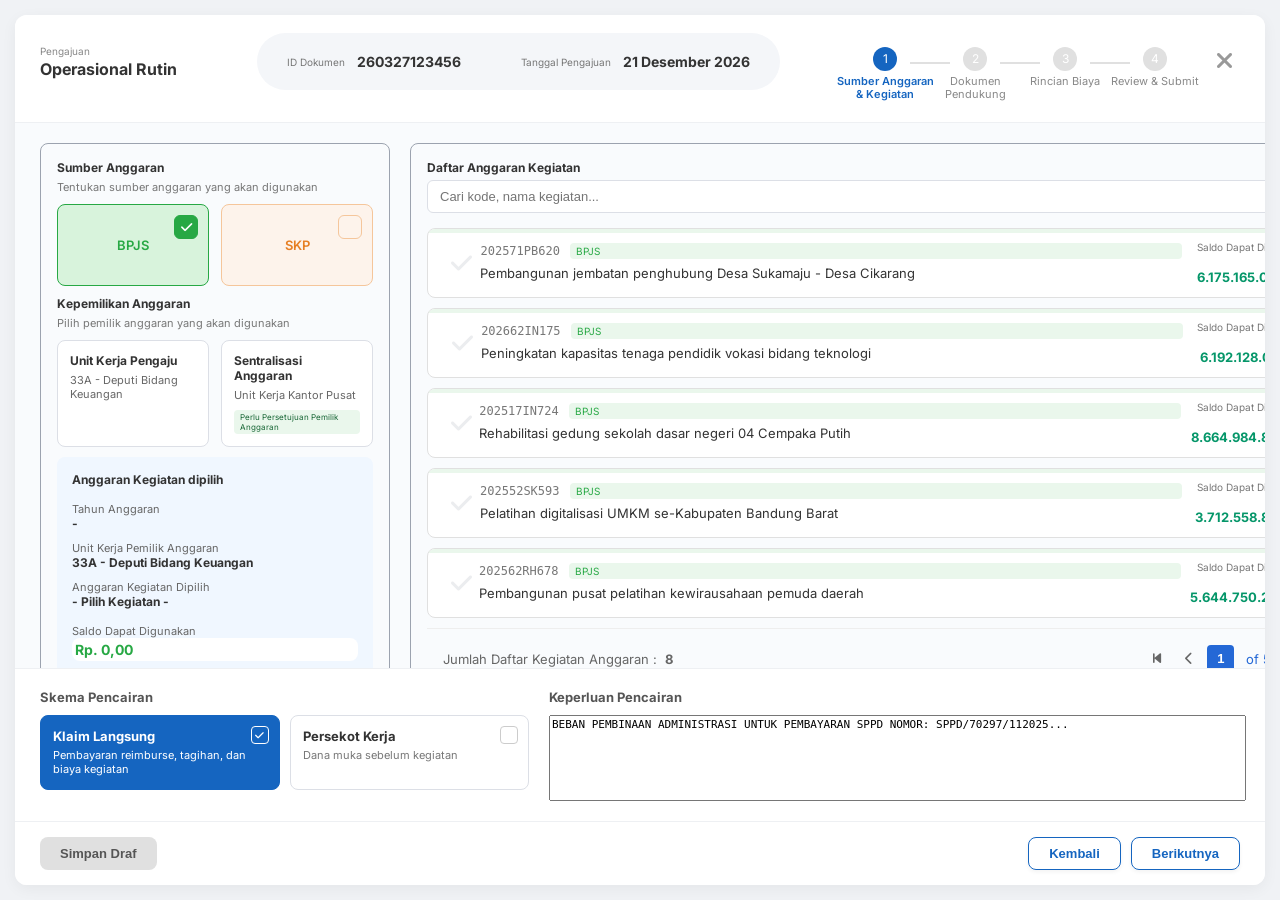
==== form-operasional.html @ 0ef56d4e "first commit" ====
<!DOCTYPE html>
<html lang="id">

<head>
    <meta charset="UTF-8">
    <meta name="viewport" content="width=device-width, initial-scale=1.0">
    <title>Form Operasional Umum</title>
    <link rel="stylesheet" href="https://cdnjs.cloudflare.com/ajax/libs/font-awesome/6.4.0/css/all.min.css">
    <link rel="stylesheet" href="style.css">
    <link rel="stylesheet" href="style-popup.css">
    <link rel="stylesheet" href="style-submit.css">

</head>

<body class="form-page-body">

    <!-- Toast Notification -->
    <div id="toastNotification" class="toast hidden">
        <i class="fas fa-check-circle"></i> Berhasil disimpan
    </div>

    <div class="form-main-container">
        <!-- Global Header -->
        <header class="form-header">
            <div class="header-left">
                <div class="breadcrumb">Pengajuan</div>
                <!-- Tambahkan id="header-title" -->
                <h2 id="header-title">Operasional Umum</h2>
            </div>

            <div class="header-center">
                <div class="info-pill">
                    <span class="label">ID Dokumen</span>
                    <span class="value">260327123456</span>
                </div>
                <div class="info-pill">
                    <span class="label">Tanggal Pengajuan</span>
                    <span class="value">21 Desember 2026</span>
                </div>
            </div>

            <div class="header-right">
                <div class="stepper" id="stepper-wrapper"></div>

                <button class="close-form-btn" onclick="window.location.href='grid-payment.html'">
                    <i class="fas fa-times"></i>
                </button>
            </div>
        </header>

        <!-- ========================================== -->
        <!-- WRAPPER STEP 1: SUMBER ANGGARAN & KEGIATAN -->
        <!-- ========================================== -->
        <div id="step-1-wrapper" style="display: flex; flex-direction: column; flex-grow: 1; overflow: hidden;">
            <!-- [EXISTING STEP 1 CODE UNCHANGED - KEPT AS IS IN ORIGINAL FILE] -->
            <main class="form-content-grid">
                <!-- Left Panel -->
                <div class="left-panel">
                    <div class="section-block">
                        <h3>Sumber Anggaran</h3>
                        <p class="subtitle">Tentukan sumber anggaran yang akan digunakan</p>
                        <div class="card-grid-2">
                            <div class="select-card bpjs-card selected" id="card-bpjs"
                                onclick="selectSumberAnggaran('bpjs')">
                                <div class="checkbox-indicator"><i class="fas fa-check"></i></div>
                                <span class="card-text">BPJS</span>
                            </div>
                            <div class="select-card skp-card" id="card-skp" onclick="selectSumberAnggaran('skp')">
                                <div class="checkbox-indicator"><i class="fas fa-check"></i></div>
                                <span class="card-text">SKP</span>
                            </div>
                        </div>
                    </div>

                    <div class="section-block">
                        <h3>Kepemilikan Anggaran</h3>
                        <p class="subtitle">Pilih pemilik anggaran yang akan digunakan</p>
                        <div class="card-grid-2">
                            <div class="select-card plain-card">
                                <strong>Unit Kerja Pengaju</strong>
                                <span>33A - Deputi Bidang Keuangan</span>
                            </div>
                            <div class="select-card plain-card" id="trigger-sentralisasi">
                                <strong>Sentralisasi Anggaran</strong>
                                <span>Unit Kerja Kantor Pusat</span>
                                <div class="badge-mini badge-green">Perlu Persetujuan Pemilik Anggaran</div>
                            </div>
                        </div>
                    </div>

                    <div class="summary-box">
                        <h4>Anggaran Kegiatan dipilih</h4>
                        <div class="summary-row">
                            <span class="label">Tahun Anggaran</span>
                            <strong class="val" id="summary-tahun">-</strong>
                        </div>
                        <div class="summary-row">
                            <span class="label">Unit Kerja Pemilik Anggaran</span>
                            <!-- Nilai ini tetap statis terkunci -->
                            <strong class="val">33A - Deputi Bidang Keuangan</strong>
                        </div>
                        <div class="summary-row">
                            <span class="label">Anggaran Kegiatan Dipilih</span>
                            <strong class="val" id="summary-judul">- Pilih Kegiatan -</strong>
                        </div>
                        <div class="summary-row amount-row">
                            <span class="label">Saldo Dapat Digunakan</span>
                            <strong class="val amount" id="summary-saldo">Rp. 0,00</strong>
                        </div>
                    </div>
                </div>

                <!-- Right Panel -->
                <div class="right-panel">
                    <div class="section-block h-100">
                        <h3>Daftar Anggaran Kegiatan</h3>
                        <input type="text" id="search-anggaran" class="base-textbox full-width search-input"
                            placeholder="Cari kode, nama kegiatan...">
                        <div class="list-container" id="anggaran-list-container">
                            <!-- EMPTY STATE -->
                            <!-- <div id="empty-state-anggaran" class="empty-state-container"
                                style="display: flex; flex-direction: column; align-items: center; justify-content: center; height: 320px; text-align: center; color: #8c8c8c;">
                                <div style="font-size: 42px; margin-bottom: 12px; color: #b0c4de;">
                                    <i class="fas fa-folder-open"></i>
                                </div>
                                <strong style="font-size: 15px; color: #333; margin-bottom: 4px;">Belum ada
                                    data</strong>
                                <span style="font-size: 13px; color: #8c8c8c;">Silakan pilih Sumber Anggaran terlebih
                                    dahulu.</span>
                            </div> -->

                            <!-- Kontainer Daftar Item Anggaran -->
                            <div id="list-anggaran-container" style="display: block; width: 100%;"></div>
                        </div>

                        <div class="table-footer list-pagination">
                            <div class="pagination-info">
                                Jumlah Daftar Kegiatan Anggaran : <strong id="total-anggaran-count">0</strong>
                            </div>
                            <div class="pagination-controls">
                                <button class="page-btn"><i class="fas fa-step-backward"></i></button>
                                <button class="page-btn"><i class="fas fa-chevron-left"></i></button>
                                <button class="page-btn active-page">1</button>
                                <span class="page-text">of 5</span>
                                <button class="page-btn"><i class="fas fa-chevron-right"></i></button>
                                <button class="page-btn"><i class="fas fa-step-forward"></i></button>
                            </div>
                        </div>
                    </div>
                </div>
            </main>

            <section class="bottom-section">
                <div class="skema-container">
                    <h3>Skema Pencairan</h3>
                    <div class="skema-cards">
                        <div class="radio-card selected" id="skema-pembayaran" onclick="selectSkema('pembayaran')">
                            <div class="radio-indicator"><i class="fas fa-check"></i></div>
                            <strong>Klaim Langsung</strong>
                            <span>Pembayaran reimburse, tagihan, dan biaya kegiatan</span>
                        </div>
                        <div class="radio-card" id="skema-persekot" onclick="selectSkema('persekot')">
                            <div class="radio-indicator"><i class="fas fa-check"></i></div>
                            <strong>Persekot Kerja</strong>
                            <span>Dana muka sebelum kegiatan</span>
                        </div>
                    </div>
                </div>

                <div class="dynamic-fields" id="dynamic-persekot" style="display: none;">
                    <div class="input-group">
                        <label>Tanggal Kegiatan</label>
                        <input type="text" class="base-textbox" value="01 Agustus 2026" readonly>
                    </div>
                    <div class="input-group">
                        <label>Nilai Pengajuan Persekot</label>
                        <div class="input-with-prefix">
                            <span class="prefix">Rp.</span>
                            <input type="text" class="base-textbox" value="5.000.000.000,00">
                        </div>
                    </div>
                </div>

                <div class="keperluan-container">
                    <h3>Keperluan Pencairan</h3>
                    <textarea
                        class="base-textarea full-width">BEBAN PEMBINAAN ADMINISTRASI UNTUK PEMBAYARAN SPPD NOMOR: SPPD/70297/112025...</textarea>
                </div>
            </section>

            <footer class="form-footer">
                <button class="base-button secondary-btn" onclick="simpanDraft()">Simpan Draf</button>
                <div class="right-actions">
                    <button class="base-button primary-btn outline-blue"
                        onclick="window.location.href='grid-payment.html'">Kembali</button>
                    <button type="button" class="base-button primary-btn outline-blue"
                        onclick="nextStep()">Berikutnya</button>
                </div>
            </footer>
        </div>

        <!-- ========================================== -->
        <!-- WRAPPER STEP 2: DOKUMEN PENDUKUNG          -->
        <!-- ========================================== -->
        <div id="step-2-wrapper" style="display: none; flex-direction: column; flex-grow: 1; overflow: hidden;">
            <main class="step3-main-grid">
                <!-- Left Panel: Context & Summary -->
                <div class="step3-left-panel">
                    <div class="section-block">
                        <h3>Sumber Anggaran</h3>
                    </div>

                    <div class="step3-summary-card">
                        <h4>Anggaran Kegiatan dipilih</h4>
                        <div class="summary-row">
                            <span class="label">Tahun Anggaran</span>
                            <strong class="val" id="step3-summary-tahun">-</strong>
                        </div>
                        <div class="summary-row">
                            <span class="label">Unit Kerja Pemilik Anggaran</span>
                            <!-- Tetap statis terkunci -->
                            <strong class="val">33A - Deputi Bidang Keuangan</strong>
                        </div>
                        <div class="summary-row">
                            <span class="label">Anggaran Kegiatan Dipilih</span>
                            <strong class="val" id="step3-summary-judul">- Pilih Kegiatan -</strong>
                        </div>
                        <div class="summary-row amount-row">
                            <span class="label">Saldo Dapat Digunakan</span>
                            <strong class="val amount text-green" id="step3-summary-saldo">Rp. 0,00</strong>
                        </div>
                    </div>
                    <div class="step3-summary-card">
                        <h4>Skema Pencairan dipilih</h4>
                        <div class="radio-card selected">
                            <div class="radio-indicator"><i class="fas fa-check"></i></div>
                            <strong>Klaim Langsung</strong>
                            <span>Pembayaran reimburse, tagihan, dan biaya kegiatan</span>
                        </div>
                    </div>

                    <div class="step3-summary-card flex-grow">
                        <h4>Keperluan Pencairan</h4>
                        <div class="keperluan-text-box">
                            BEBAN PEMBINAAN ADMINISTRASI UNTUK PEMBAYARAN SPPD NOMOR: SPPD/70297/112025 AN AMRI
                            IRWANSYAH, ELVINA SARI, M ZAKI YAMANI PERIHAL CEK KASUS KARYAWAN PUSKESMAS LADANG TUHA,
                            KOORDINASI KEMENAG DAN BAITUL MAL KAB ACEH SELATAN TERKAIT..
                        </div>
                    </div>
                </div>

                <!-- Middle Panel: Uploaded Files & Upload Dropzone -->
                <div class="step3-middle-panel">
                    <div class="file-grid-2col">

                        <!-- Card 1 -->
                        <div class="step3-file-card">
                            <div class="s4-fc-header">
                                <div class="fc-info">
                                    <i class="fas fa-file-pdf text-red"></i>
                                    <span class="fc-title">File Name.pdf</span>
                                </div>
                                <span class="fc-size">9 Mb</span>
                                <button class="fc-del-btn"><i class="fas fa-trash-alt"></i></button>
                            </div>
                            <div class="s4-fc-tags">
                                <span class="doc-tag">Dokumen Perpajakan</span>
                                <span class="doc-tag">B.A. Penyelesaian Pekerjaan</span>
                            </div>
                        </div>

                        <!-- Card 2 -->
                        <div class="step3-file-card">
                            <div class="s4-fc-header">
                                <div class="fc-info">
                                    <i class="fas fa-file-pdf text-red"></i>
                                    <span class="fc-title">File Name.pdf</span>
                                </div>
                                <span class="fc-size">9 Mb</span>
                                <button class="fc-del-btn"><i class="fas fa-trash-alt"></i></button>
                            </div>
                            <div class="s4-fc-tags">
                                <span class="doc-tag">Dokumen Perpajakan</span>
                                <span class="doc-tag">B.A. Penyelesaian Pekerjaan</span>
                            </div>
                        </div>

                        <!-- Card 3 -->
                        <div class="step3-file-card">
                            <div class="s4-fc-header">
                                <div class="fc-info">
                                    <i class="fas fa-file-pdf text-red"></i>
                                    <span class="fc-title">File Name.pdf</span>
                                </div>
                                <span class="fc-size">9 Mb</span>
                                <button class="fc-del-btn"><i class="fas fa-trash-alt"></i></button>
                            </div>
                            <div class="s4-fc-tags">
                                <span class="doc-tag">Laporan Kegiatan</span>
                            </div>
                        </div>

                        <!-- Card 4 -->
                        <div class="step3-file-card">
                            <div class="s4-fc-header">
                                <div class="fc-info">
                                    <i class="fas fa-file-pdf text-red"></i>
                                    <span class="fc-title">File Name.pdf</span>
                                </div>
                                <span class="fc-size">9 Mb</span>
                                <button class="fc-del-btn"><i class="fas fa-trash-alt"></i></button>
                            </div>
                            <div class="s4-fc-tags">
                                <span class="doc-tag">Laporan Kegiatan</span>
                            </div>
                        </div>

                        <!-- Card 5 (Warning) -->
                        <div class="step3-file-card card-warning">
                            <div class="s4-fc-header">
                                <div class="fc-info">
                                    <i class="fas fa-file-pdf text-green"></i>
                                    <span class="fc-title">File Name.pdf</span>
                                </div>
                                <span class="fc-size">9 Mb</span>
                                <button class="fc-del-btn"><i class="fas fa-trash-alt"></i></button>
                            </div>
                            <div class="s4-fc-warning">
                                <i class="fas fa-exclamation-circle"></i> Belum pilih jenis dokumen
                            </div>
                        </div>

                        <!-- Card 6 (Warning) -->
                        <div class="step3-file-card card-warning">
                            <div class="s4-fc-header">
                                <div class="fc-info">
                                    <i class="fas fa-file-pdf text-green"></i>
                                    <span class="fc-title">File Name.pdf</span>
                                </div>
                                <span class="fc-size">9 Mb</span>
                                <button class="fc-del-btn"><i class="fas fa-trash-alt"></i></button>
                            </div>
                            <div class="s4-fc-warning">
                                <i class="fas fa-exclamation-circle"></i> Belum pilih jenis dokumen
                            </div>
                        </div>

                        <!-- Card 7 -->
                        <div class="step3-file-card">
                            <div class="s4-fc-header">
                                <div class="fc-info">
                                    <i class="fas fa-file-pdf text-red"></i>
                                    <span class="fc-title">File Name.pdf</span>
                                </div>
                                <span class="fc-size">9 Mb</span>
                                <button class="fc-del-btn"><i class="fas fa-trash-alt"></i></button>
                            </div>
                            <div class="s4-fc-tags">
                                <span class="doc-tag">asasa</span>
                            </div>
                        </div>

                        <!-- Card 8 -->
                        <div class="step3-file-card">
                            <div class="s4-fc-header">
                                <div class="fc-info">
                                    <i class="fas fa-file-pdf text-red"></i>
                                    <span class="fc-title">File Name.pdf</span>
                                </div>
                                <span class="fc-size">9 Mb</span>
                                <button class="fc-del-btn"><i class="fas fa-trash-alt"></i></button>
                            </div>
                            <div class="s4-fc-tags">
                                <span class="doc-tag">asasa</span>
                            </div>
                        </div>

                    </div>

                    <div class="table-footer list-pagination">
                        <div class="pagination-info"><strong>0 Rincian</strong></div>
                        <div class="pagination-controls">
                            <button class="page-btn"><i class="fas fa-step-backward"></i></button>
                            <button class="page-btn"><i class="fas fa-chevron-left"></i></button>
                            <button class="page-btn active-page">1</button>
                            <span class="page-text">of 5</span>
                            <button class="page-btn"><i class="fas fa-chevron-right"></i></button>
                            <button class="page-btn"><i class="fas fa-step-forward"></i></button>
                        </div>
                    </div>

                    <div class="mandatory-box">
                        <strong>Mandatory File</strong>
                        <ul>
                            <li>Mandatory File</li>
                            <li>Mandatory File</li>
                            <li>Mandatory File</li>
                        </ul>
                    </div>

                    <div class="upload-area-dashed compact-upload">
                        <div class="upload-icon">
                            <i class="fas fa-cloud-upload-alt"></i>
                        </div>
                        <h4>Tarik file & lepaskan di area ini</h4>
                        <p>atau klik untuk memilih file</p>
                        <span class="format-text">Format: PDF, JPG, JPEG, PNG, IMG | Max: 10Mb per file</span>
                    </div>
                </div>

                <!-- Right Panel: Viewer -->
                <div class="step3-right-panel">
                    <div class="preview-toolbar">
                        <div class="pt-left">
                            <i class="fas fa-file-pdf text-red"></i>
                            <span>File Name.pdf</span>
                        </div>
                        <button class="pt-zoom"><i class="fas fa-up-right-from-square"></i></button>
                    </div>

                    <div class="preview-image-container">
                        <img src="struk2.png" alt="Struk Pembayaran" class="preview-receipt-img">
                    </div>
                </div>
            </main>

            <footer class="form-footer">
                <button class="base-button secondary-btn" onclick="simpanDraft()">Simpan Draf</button>
                <div class="right-actions">
                    <button type="button" class="base-button primary-btn outline-blue"
                        onclick="prevStep()">Kembali</button>
                    <button type="button" class="base-button primary-btn outline-blue"
                        onclick="nextStep()">Berikutnya</button>

                </div>
            </footer>
        </div>

        <!-- ========================================== -->
        <!-- WRAPPER STEP 3: Detil Perjalanan             -->
        <!-- ========================================== -->
        <!-- STEP 3 WRAPPER LENGKAP -->
        <div id="step-3-wrapper" class="s3-step-wrapper" style="display: none;">
            <!-- Header Banner Anggaran -->
            <div class="step2-info-bar">
                <!-- Blok Kiri (Biru Muda Utuh) -->
                <div class="info-item">
                    <span class="info-label">Anggaran Kegiatan Dipilih</span>
                    <span class="info-value" id="info-kegiatan-terpilih">- Pilih Kegiatan -</span>

                    <div class="badge-tersedia">
                        <span>Anggaran Tersedia</span>
                        <strong id="info-saldo-tersedia">Rp. 0,00</strong>
                    </div>
                </div>
            </div>

            <!-- Area Konten Utama (Grid 2 Kolom) -->
            <div class="s3-step-content-scrollable">
                <div class="s3-layout-grid">

                    <!-- ================= KOLOM KIRI ================= -->
                    <div class="s3-card s3-col-left" id="cardDasarPerjalanan">
                        <div class="s3-card-header">
                            <h4>Dasar Perjalanan</h4>
                            <p>Identitas transaksi & daftar SPPD</p>
                        </div>

                        <!-- Trigger Dropdown Kelompok Transaksi -->
                        <div class="s3-transaksi-dropdown-wrapper" id="transaksiDropdownWrapper">
                            <div class="transaksi-card card-dalam-negeri s3-trigger-card"
                                onclick="toggleTransaksiDropdown(event)">
                                <div class="card-icon-box" id="selectedTransaksiIcon">
                                    <i class="fas fa-globe-asia"></i>
                                </div>
                                <div class="card-text-box">
                                    <span class="sub-label">Kelompok Transaksi</span>
                                    <span class="main-title" id="selectedTransaksiTitle">Dalam Negeri</span>
                                </div>
                                <i class="fas fa-chevron-down s3-dropdown-arrow"></i>
                            </div>

                            <!-- Pilihan Menu Dropdown -->
                            <div class="s3-transaksi-menu" id="transaksiMenu">
                                <!-- 1. Dalam Negeri -->
                                <div class="transaksi-card card-dalam-negeri"
                                    onclick="gantiTipeTransaksi('dalam_negeri')">
                                    <div class="card-icon-box"><i class="fas fa-globe-asia"></i></div>
                                    <div class="card-text-box">
                                        <span class="sub-label">Kelompok Transaksi</span>
                                        <span class="main-title">Dalam Negeri</span>
                                    </div>
                                </div>
                                <!-- 2. Luar Negeri -->
                                <div class="transaksi-card card-luar-negeri"
                                    onclick="gantiTipeTransaksi('luar_negeri')">
                                    <div class="card-icon-box"><i class="fas fa-globe"></i></div>
                                    <div class="card-text-box">
                                        <span class="sub-label">Kelompok Transaksi</span>
                                        <span class="main-title">Luar Negeri</span>
                                    </div>
                                </div>
                                <!-- 3. Kegiatan Kedinasan -->
                                <div class="transaksi-card card-kegiatan-dinas"
                                    onclick="gantiTipeTransaksi('kegiatan_dinas')">
                                    <div class="card-icon-box"><i class="far fa-calendar-check"></i></div>
                                    <div class="card-text-box">
                                        <span class="sub-label">Kelompok Transaksi</span>
                                        <span class="main-title">Kegiatan Kedinasan</span>
                                    </div>
                                </div>
                            </div>
                        </div>

                        <!-- Section Daftar SPPD -->
                        <div class="s3-sppd-section" id="sppdSection">
                            <div class="s3-sppd-top">
                                <span class="s3-sppd-label">Daftar SPPD</span>
                                <span class="badge-count" id="sppdBadge">2 dokumen</span>
                            </div>
                            <div class="s3-sppd-pill-item" id="sppdItem1">
                                <span class="s3-sppd-code">ST-052/KEU/2026</span>
                                <span class="s3-sppd-date">08 Jul 2026</span>
                            </div>
                            <div class="s3-sppd-pill-item" id="sppdItem2">
                                <span class="s3-sppd-code">ST-053/KEU/2026</span>
                                <span class="s3-sppd-date">08 Jul 2026</span>
                            </div>
                            <button type="button" class="s3-btn-outline-dashed" id="btnTambahSppd">+ Tambah
                                SPPD</button>
                        </div>

                        <!-- ================= KONTEN KIRI: DALAM NEGERI (DEFAULT AKTIF) ================= -->
                        <div id="kontenKiriDalamNegeri">
                            <!-- Kategori Perjalanan -->
                            <div class="s3-form-group">
                                <label class="group-title">Kategori Perjalanan</label>
                                <div class="s3-choice-grid-2">
                                    <div class="s3-choice-card" onclick="selectCardOptionS3(this)">
                                        <span class="choice-title">Dalam Kota</span>
                                        <span class="choice-desc">Perjalanan ≤60 km, tidak menginap</span>
                                    </div>
                                    <div class="s3-choice-card active" onclick="selectCardOptionS3(this)">
                                        <span class="choice-title"><i class="fas fa-check check-icon"></i> Luar
                                            Kota</span>
                                        <span class="choice-desc">Perjalanan >60 km, atau >30 km laut/sungai</span>
                                    </div>
                                </div>
                            </div>

                            <!-- Tujuan Perjalanan (Dalam Negeri) -->
                            <div class="s3-form-group">
                                <label class="group-title">Tujuan Perjalanan</label>
                                <div class="s3-choice-list">
                                    <div class="s3-choice-card-full active" onclick="selectCardOptionS3(this)">
                                        <span class="radio-circle"></span> Tugas kedinasan luar kantor
                                    </div>
                                    <div class="s3-choice-card-full" onclick="selectCardOptionS3(this)">
                                        <span class="radio-circle"></span> Undangan / Pemeriksaan / Upaya Hukum
                                    </div>
                                    <div class="s3-choice-card-full" onclick="selectCardOptionS3(this)">
                                        <span class="radio-circle"></span> Pengurusan jenazah karyawan
                                    </div>
                                </div>
                            </div>

                            <!-- Kebutuhan Transport (Biru) -->
                            <div class="s3-form-group">
                                <label class="group-title">Kebutuhan Transport</label>
                                <div class="s3-choice-grid-2">
                                    <button type="button" class="s3-btn-pill-choice active"
                                        onclick="selectPillOptionS3(this)">
                                        <i class="fas fa-check"></i> Ada transport utama
                                    </button>
                                    <button type="button" class="s3-btn-pill-choice" onclick="selectPillOptionS3(this)">
                                        Tidak ada transport
                                    </button>
                                </div>
                            </div>
                        </div>

                        <!-- ================= KONTEN KIRI: LUAR NEGERI (TERSEMBUNYI SAAT START) ================= -->
                        <div id="kontenKiriLuarNegeri" style="display: none;">
                            <!-- Tujuan Perjalanan (Luar Negeri - 4 Opsi) -->
                            <div class="s3-form-group">
                                <label class="group-title">Tujuan Perjalanan</label>
                                <div class="s3-choice-list-purple">
                                    <!-- Opsi 1 (Active Default) -->
                                    <div class="s3-choice-card-purple active" onclick="selectTujuanPurple(this)">
                                        <span class="radio-circle-purple"></span>
                                        <span>Undangan Terkait BPJS Ketenagakerjaan</span>
                                    </div>

                                    <!-- Opsi 2 -->
                                    <div class="s3-choice-card-purple" onclick="selectTujuanPurple(this)">
                                        <span class="radio-circle-purple"></span>
                                        <span>Kegiatan Studi Banding, Konferensi dan kegiatan sejenis</span>
                                    </div>

                                    <!-- Opsi 3 -->
                                    <div class="s3-choice-card-purple" onclick="selectTujuanPurple(this)">
                                        <span class="radio-circle-purple"></span>
                                        <span>Workshop, Seminar, Training, Short Course dan kegiatan sejenis</span>
                                    </div>

                                    <!-- Opsi 4 -->
                                    <div class="s3-choice-card-purple" onclick="selectTujuanPurple(this)">
                                        <span class="radio-circle-purple"></span>
                                        <span>Kegiatan terkait PMI di negara yang berbatasan langsung</span>
                                    </div>
                                </div>
                            </div>

                            <!-- Kebutuhan Transport (Ungu) -->
                            <div class="s3-form-group">
                                <label class="group-title">Kebutuhan Transport</label>
                                <div class="s3-choice-grid-2">
                                    <button type="button" class="s3-btn-pill-purple active"
                                        onclick="selectPillPurple(this)">
                                        <i class="fas fa-check"></i> Ada transport utama
                                    </button>
                                    <button type="button" class="s3-btn-pill-purple" onclick="selectPillPurple(this)">
                                        Tidak ada transport
                                    </button>
                                </div>
                            </div>
                        </div>
                        <!-- C. KONTEN KIRI: KEGIATAN KEDINASAN -->
                        <div id="kontenKiriKegiatanDinas" style="display: none;">
                            <!-- Kategori Kegiatan -->
                            <div class="s3-form-group">
                                <label class="group-title">Kategori Kegiatan</label>
                                <div class="s3-choice-grid-2">
                                    <div class="s3-choice-card-green" onclick="selectCardGreen(this)">
                                        <span class="choice-title">Konsinyering</span>
                                        <span class="choice-desc">Kegiatan intensif di luar kantor</span>
                                    </div>
                                    <div class="s3-choice-card-green active" onclick="selectCardGreen(this)">
                                        <span class="choice-title"><i class="fas fa-check check-icon-green"></i> Rapat
                                            Kerja</span>
                                        <span class="choice-desc">Rapat kerja kedinasan</span>
                                    </div>
                                </div>
                            </div>
                            <!-- Estimasi Jumlah Peserta -->
                            <div class="s3-form-group">
                                <label class="group-title">Estimasi Jumlah Peserta</label>
                                <input type="text" class="s3-input-text-green" value="10 orang" />
                            </div>
                            <!-- Kebutuhan Transport (Hijau) -->
                            <div class="s3-form-group">
                                <label class="group-title">Kebutuhan Transport</label>
                                <div class="s3-choice-grid-2">
                                    <button type="button" class="s3-btn-pill-green active"
                                        onclick="selectPillGreen(this)">
                                        <i class="fas fa-check check-icon-transport" style="margin-right: 6px;"></i> Ada
                                        transport utama
                                    </button>
                                    <button type="button" class="s3-btn-pill-green" onclick="selectPillGreen(this)">
                                        Tidak ada transport
                                    </button>
                                </div>
                            </div>
                        </div>

                    </div>

                    <!-- ================= KOLOM KANAN ================= -->
                    <div class="s3-card s3-col-right">
                        <div class="s3-card-header">
                            <h4>Detail Perjalanan</h4>
                            <p>Tanggal, rute, moda utama, dan akomodasi.</p>
                        </div>

                        <!-- Baris Jadwal & Rute -->
                        <div class="s3-row-jadwal-rute">
                            <!-- Card Jadwal (Tetap Sama) -->
                            <div class="s3-box-jadwal">
                                <div class="s3-box-inner-header orange">Jadwal</div>
                                <div class="s3-jadwal-content">
                                    <div class="s3-jadwal-inputs">
                                        <div class="s3-field-pill-box">
                                            <label>Berangkat</label>
                                            <input type="text" value="10 September 2026" readonly />
                                        </div>
                                        <div class="s3-field-pill-box">
                                            <label>Kembali</label>
                                            <input type="text" value="12 September 2026" readonly />
                                        </div>
                                    </div>
                                    <div class="s3-jadwal-durasi">
                                        <span class="durasi-label">Durasi Perjalanan</span>
                                        <span class="durasi-val">5 Hari</span>
                                        <span class="durasi-sub">( 4 Malam )</span>
                                    </div>
                                </div>
                            </div>

                            <!-- A. Card Rute Perjalanan DALAM NEGERI (Default Tampil) -->
                            <div class="s3-box-rute" id="boxRuteDalamNegeri">
                                <div class="s3-box-inner-header blue">Rute Perjalanan</div>
                                <div class="s3-rute-grid">
                                    <div class="s3-rute-pill-box">
                                        <label>Kantor / Unit Asal</label>
                                        <input type="text" value="Jakarta" readonly />
                                    </div>
                                    <div class="s3-rute-pill-box">
                                        <label>Provinsi Asal</label>
                                        <input type="text" value="Bandung" readonly />
                                    </div>
                                    <div class="s3-rute-pill-box">
                                        <label>Estimasi Jarak</label>
                                        <input type="text" value="±150 km" readonly />
                                    </div>
                                    <div class="s3-rute-pill-box">
                                        <label>Kota Tujuan</label>
                                        <input type="text" value="Bandung" readonly />
                                    </div>
                                    <div class="s3-rute-pill-box">
                                        <label>Kota Tujuan</label>
                                        <input type="text" value="Bandung" readonly />
                                    </div>
                                    <div class="s3-rute-pill-box">
                                        <label>Provinsi Tujuan</label>
                                        <input type="text" value="Jawa Barat" readonly />
                                    </div>
                                </div>
                            </div>

                            <!-- B. Card Rute Perjalanan LUAR NEGERI (Default Hidden) -->
                            <div class="s3-box-rute-purple" id="boxRuteLuarNegeri" style="display: none;">
                                <div class="s3-box-inner-header-purple">Rute Perjalanan</div>
                                <div class="s3-rute-grid-purple">
                                    <div class="s3-rute-pill-white">
                                        <label>Kantor / Unit Asal</label>
                                        <input type="text" value="Jakarta" readonly />
                                    </div>
                                    <div class="s3-rute-pill-white">
                                        <label>Kota Asal</label>
                                        <input type="text" value="Jakarta" readonly />
                                    </div>
                                    <div class="s3-rute-pill-white">
                                        <label>Provinsi Asal</label>
                                        <input type="text" value="Bandung" readonly />
                                    </div>
                                    <div class="s3-rute-pill-white">
                                        <label>Kelompok Negara Tujuan</label>
                                        <input type="text" value="Bandung" readonly />
                                    </div>
                                    <div class="s3-rute-pill-white">
                                        <label>Negara Tujuan</label>
                                        <input type="text" value="Bandung" readonly />
                                    </div>
                                    <div class="s3-rute-pill-white">
                                        <label>Kota Tujuan</label>
                                        <input type="text" value="Bandung" readonly />
                                    </div>
                                </div>
                            </div>
                            <!-- C. RUTE KEGIATAN KEDINASAN -->
                            <div class="s3-box-rute-green" id="boxRuteKegiatanDinas" style="display: none;">
                                <div class="s3-box-inner-header-green">Rute Perjalanan</div>
                                <div class="s3-rute-grid-kedinasan">
                                    <!-- Baris 1 -->
                                    <div class="s3-rute-pill-green">
                                        <label>Kantor / Unit Pelaksana</label>
                                        <input type="text" value="Jakarta" readonly />
                                    </div>
                                    <div class="s3-rute-pill-green">
                                        <label>Kota Unit Pelaksana</label>
                                        <input type="text" value="Jakarta" readonly />
                                    </div>
                                    <div class="s3-rute-pill-green">
                                        <label>Provinsi Unit Pelaksana</label>
                                        <input type="text" value="Bandung" readonly />
                                    </div>

                                    <!-- Kolom Kanan: Kota Tujuan (Memanjang Vertikal) -->
                                    <div class="s3-rute-pill-green pill-vertical-span">
                                        <label>Kota Tujuan</label>
                                        <input type="text" value="Bandung" readonly />
                                    </div>

                                    <!-- Baris 2 -->
                                    <div class="s3-rute-pill-green">
                                        <label>Estimasi Jarak</label>
                                        <input type="text" value="±150 km" readonly />
                                    </div>
                                    <div class="s3-rute-pill-green">
                                        <label>Kota Kegiatan</label>
                                        <input type="text" value="Bandung" readonly />
                                    </div>
                                    <div class="s3-rute-pill-green">
                                        <label>Provinsi Kegiatan</label>
                                        <input type="text" value="Jawa Barat" readonly />
                                    </div>
                                </div>
                            </div>
                        </div>

                        <!-- Baris Moda Utama & Akomodasi -->
                        <div class="s3-row-moda-akomodasi">
                            <!-- Moda Utama -->
                            <div class="s3-box-moda">
                                <div class="s3-box-sub-header">
                                    <strong>Moda Utama</strong>
                                    <small>Moda yang paling merepresentasikan perjalanan ini.</small>
                                </div>
                                <div class="s3-moda-grid">
                                    <div class="s3-moda-card" onclick="selectModaS3(this)"><i class="fas fa-car"></i>
                                        <span>Darat</span>
                                    </div>
                                    <div class="s3-moda-card" onclick="selectModaS3(this)"><i class="fas fa-plane"></i>
                                        <span>Pesawat</span>
                                    </div>
                                    <div class="s3-moda-card active" onclick="selectModaS3(this)">
                                        <i class="fas fa-train"></i> <span>Kereta Api</span>
                                        <i class="fas fa-check-circle check-moda"></i>
                                    </div>
                                    <div class="s3-moda-card" onclick="selectModaS3(this)"><i class="fas fa-bus"></i>
                                        <span>Bus</span>
                                    </div>
                                    <div class="s3-moda-card" onclick="selectModaS3(this)"><i class="fas fa-subway"></i>
                                        <span>Kereta Cepat</span>
                                    </div>
                                    <div class="s3-moda-card" onclick="selectModaS3(this)"><i class="fas fa-ship"></i>
                                        <span>Kapal Laut</span>
                                    </div>
                                </div>
                                <div class="s3-footer-note">Detail moda per peserta/biaya dapat disesuaikan di Step 3.
                                </div>
                            </div>

                            <!-- Akomodasi (Border Oranye) -->
                            <div class="s3-box-akomodasi">
                                <div class="s3-akomodasi-title">Akomodasi</div>
                                <div class="s3-akomodasi-list">
                                    <div class="s3-akomodasi-card" onclick="selectAkomodasiS3(this)">
                                        <span class="radio-circle"></span> <span>Tarif Normal</span>
                                    </div>
                                    <div class="s3-akomodasi-card" onclick="selectAkomodasiS3(this)">
                                        <span class="radio-circle"></span> <span>Pendampingan Direksi / Dewas</span>
                                    </div>
                                    <div class="s3-akomodasi-card" onclick="selectAkomodasiS3(this)">
                                        <span class="radio-circle"></span> <span>Undangan Kegiatan Eksternal</span>
                                    </div>
                                </div>
                            </div>
                            <!-- C. TEMPAT KEGIATAN (Pengganti Akomodasi) -->
                            <div class="s3-box-tempat-kegiatan" id="boxTempatKegiatan" style="display: none;">
                                <div class="tempat-kegiatan-title">Tempat Kegiatan</div>
                                <div class="tempat-kegiatan-inputs">
                                    <div class="tempat-pill-box">
                                        <label>Jenis</label>
                                        <input type="text" value="Hotel" readonly />
                                    </div>
                                    <div class="tempat-pill-box">
                                        <label>Nama</label>
                                        <input type="text" value="Fraser Sudirman" readonly />
                                    </div>
                                </div>
                            </div>
                        </div>

                        <!-- Box Travel Management -->
                        <div class="s3-box-travel-mgmt">
                            <div class="s3-box-sub-header">
                                <strong>Travel Management</strong>
                                <small>Moda yang paling merepresentasikan perjalanan ini.</small>
                            </div>
                            <div class="s3-footer-note">Detail moda per peserta/biaya dapat disesuaikan di Step 3.</div>
                        </div>

                        <!-- Alert Batasan Step 3 (Box Hijau) -->
                        <div class="s3-alert-box">
                            <strong>Batasan Step 3</strong>
                            <p>Daftar SPPD tidak membentuk tanggal, rute, peserta, atau rincian biaya berbeda.</p>
                        </div>
                    </div>

                </div>
            </div>

            <!-- Footer Aksi -->
            <footer class="form-footer">
                <button class="base-button secondary-btn" onclick="simpanDraft()">Simpan Draf</button>
                <div class="right-actions">
                    <button type="button" class="base-button primary-btn outline-blue"
                        onclick="prevStep()">Kembali</button>
                    <button type="button" class="base-button primary-btn outline-blue"
                        onclick="nextStep()">Berikutnya</button>

                </div>
            </footer>

        </div>

        <!-- ========================================== -->
        <!-- WRAPPER STEP 4: RINCIAN BIAYA              -->
        <!-- ========================================== -->
        <div id="step-4-wrapper" style="display: none; flex-direction: column; flex-grow: 1; overflow: hidden;">
            <div class="step2-info-bar">
                <!-- Blok Kiri (Biru Muda Utuh) -->
                <div class="info-item">
                    <span class="info-label">Anggaran Kegiatan Dipilih</span>
                    <span class="info-value" id="info-kegiatan-terpilih-2">- Pilih Kegiatan -</span>

                    <div class="badge-tersedia">
                        <span>Anggaran Tersedia</span>
                        <strong id="info-saldo-tersedia-2">Rp. 0,00</strong>
                    </div>
                </div>

                <!-- Blok Kanan Terpisah (Kuning) -->
                <div class="badge-tersedia badge-total">
                    <span>Total Pengajuan</span>
                    <strong>Rp. 1.000.000.000.000,00</strong>
                </div>
            </div>

            <main class="step2-main-grid">
                <!-- Left Panel -->
                <div class="step2-left-panel">
                    <button type="button" class="btn-tambah-rincian" id="btnTambahRincian">
                        Tambah Penerima
                    </button>

                    <div class="search-box-wrapper">
                        <input type="text" class="base-textbox search-rincian" placeholder="Cari kode, nama, kode...">
                    </div>

                    <!-- EXISTING EMPTY STATE -->
                    <div class="empty-state-container" id="s4-left-empty">
                        <div class="empty-icon-box">
                            <i class="fas fa-box-open"></i>
                        </div>
                        <p class="empty-title">Belum ada data</p>
                        <p class="empty-sub">Silahkan klik Tambah Rincian Penerima untuk mulai mengisi rincian.</p>
                    </div>

                    <!-- NEW ADDITION: POPULATED LEFT LIST (Hidden by default) -->
                    <div class="s4-pop-left-list" id="s4-left-populated" style="display: none;">
                        <!-- Tambahkan class 'theme-blue' -->
                        <div class="s4-pop-item theme-blue active" onclick="switchStep3Tab('toyota', this)">
                            <div class="" border-bluewhite>
                                <div class="s4-pop-title">PT Toyota Motor Manufacturing Indonesia</div>
                                <div class="s4-pop-meta">
                                    <span>Total Biaya</span>
                                    <strong>Rp. 2.450.000.000</strong>
                                </div>
                            </div>
                        </div>

                        <!-- Tambahkan class 'theme-peach' -->
                        <div class="s4-pop-item theme-peach" onclick="switchStep3Tab('siti', this)">
                            <div class="s4-pop-title">Siti Rahmawati</div>
                            <div class="s4-pop-meta">
                                <span>Total Biaya</span>
                                <strong>Rp. 275.500.000</strong>
                            </div>
                        </div>
                    </div>

                    <div class="panel-pagination">
                        <span class="total-rincian">50 rincian</span>
                        <div class="pagination-controls mini-pagination">
                            <button class="page-btn"><i class="fas fa-step-backward"></i></button>
                            <button class="page-btn"><i class="fas fa-chevron-left"></i></button>
                            <button class="page-btn active-page">1</button>
                            <span class="page-text">of 5</span>
                            <button class="page-btn"><i class="fas fa-chevron-right"></i></button>
                            <button class="page-btn"><i class="fas fa-step-forward"></i></button>
                        </div>
                    </div>
                </div>

                <!-- Right Panel (Preview) -->
                <div class="step2-right-panel">
                    <!-- EXISTING EMPTY STATE -->
                    <div class="empty-state-container" id="s4-right-empty">
                        <div class="empty-icon-box lg">
                            <i class="fas fa-folder-open"></i>
                        </div>
                        <p class="empty-title">Belum ada data untuk ditampilkan</p>
                    </div>

                    <!-- NEW ADDITION: POPULATED RIGHT CONTENT (Hidden by default) -->
                    <div class="s4-pop-right-content" id="s4-right-populated" style="display: none;">

                        <div class="s4-dynamic-header-row">
                            <!-- Kolom 1: Profil & Detail Bawahnya -->
                            <div class="header-col col-profile">
                                <div class="sdh-banner-card">
                                    <div class="sdh-title-group">
                                        <h3 id="dyn-title">Aldi Suandana K</h3>
                                        <p id="dyn-subtitle">Kementrian Keuangan</p>
                                    </div>
                                    <div class="dyn-badge" id="dyn-badge">Perorangan</div>
                                </div>
                                <div class="sdh-details">
                                    <div class="sdh-item"><span>NPWP <i
                                                class="fas fa-times-circle text-red"></i></span><strong>12-34.39843.883023</strong>
                                    </div>
                                    <div class="sdh-item"><span>KTP <i
                                                class="fas fa-check-circle text-green"></i></span><strong>1234567890123456</strong>
                                    </div>
                                    <div class="sdh-item"><span>PTKP</span><strong>K/3</strong></div>
                                    <div class="sdh-item"><span>Unit Kerja</span><strong>J13 - Jakarta Salemba</strong>
                                    </div>
                                </div>
                            </div>

                            <!-- Kolom 2: Rekening Bank & Sub Text -->
                            <div class="header-col col-bank">
                                <div class="bank-top-box">
                                    <span class="box-title">Bank Tabungan Negara Unit Syariah</span>
                                    <div class="bank-account-row">
                                        <div class="bank-logo-placeholder"></div>
                                        <div class="bank-acc-info">
                                            <div class="acc-num-line">
                                                <strong>131-00-113-7576-9</strong>
                                                <i class="fas fa-check-circle text-green"></i>
                                            </div>
                                            <span class="acc-owner">Satria Arindra</span>
                                        </div>
                                        <button class="btn-copy-card" onclick="openRekeningModal()"><i
                                                class="far fa-copy"></i></button>
                                    </div>
                                </div>
                                <div class="sub-info-line">
                                    <span>Estimasi Potongan PPh</span>
                                    <strong class="text-red">Rp. 10.000.000.000.000</strong>
                                </div>
                            </div>

                            <!-- Kolom 3: Total Biaya & Sub Text -->
                            <div class="header-col col-total">
                                <div class="total-top-box">
                                    <span class="box-title">Total Biaya</span>
                                    <h2 class="total-amount">Rp1.000.920.000.000</h2>
                                </div>
                                <div class="sub-info-line">
                                    <span>Nilai Transfer (Estimasi)</span>
                                    <strong>Rp. 10.000.000.000.000</strong>
                                </div>
                            </div>

                            <!-- Kolom 4: Tombol Trash Sebelah Kanan Pas -->
                            <div class="header-col col-action">
                                <button class="btn-trash"><i class="fas fa-trash-alt"></i></button>
                            </div>
                        </div>



                        <!-- Kwitansi List Area -->
                        <div class="s4-kwitansi-area">
                            <div class="kw-area-header">
                                <!-- Sisi Kiri (Title / Dropdown) -->
                                <div class="header-left-slot">
                                    <!-- Tampilan Default / Badan Usaha -->
                                    <h4 id="titleBadanUsaha" class="kw-title">Daftar Kwitansi</h4>

                                    <!-- Tampilan Khusus Perorangan (Dropdown) -->
                                    <div id="dropdownPerorangan" class="kw-select-group" style="display: none;">
                                        <select class="kw-select-kategori">
                                            <option value="">Pilih Kelompok Biaya...</option>
                                            <option value="honor">Honor dan Jasa Perorangan</option>
                                            <option value="royalti">Hadiah Royalti dan Sewa</option>
                                            <option value="deposito">Pendapatan Bunga Deposito</option>
                                            <option value="usaha">Penghasilan Usaha Perseorangan</option>
                                            <option value="profesional">Penghasilan dari Jasa Profesional</option>
                                            <option value="sewa">Pendapatan Sewa Properti</option>
                                        </select>
                                    </div>
                                </div>

                                <!-- Sisi Kanan (Tombol Tambah Dinamis) -->
                                <button type="button" id="btnAddHeader" class="btn-add-kwitansi"
                                    onclick="handleTambah()">
                                    <i class="fas fa-plus"></i> <span id="btnAddText">Tambah Kwitansi / Invoice</span>
                                </button>
                            </div>

                            <!-- Kwitansi Items Container -->
                            <div class="kw-list" id="kwitansi-list-container">
                                <!-- Generated by JS based on selection -->
                            </div>
                        </div>

                    </div>
                </div>
            </main>

            <footer class="form-footer">
                <button class="base-button secondary-btn" onclick="simpanDraft()">Simpan Draf</button>
                <div class="right-actions">
                    <button class="base-button primary-btn outline-blue" onclick="prevStep()">Kembali</button>
                    <button class="base-button primary-btn outline-blue" onclick="nextStep()">Berikutnya</button>
                </div>
            </footer>
        </div>

        <!-- ========================================== -->
        <!-- WRAPPER STEP 5: REVIEW & SUBMIT (ADD AT THE END) -->
        <!-- ========================================== -->
        <div id="step-5-wrapper" style="display: none; flex-direction: column; flex-grow: 1; overflow: hidden;">
            <div class="step2-info-bar">
                <!-- Blok Kiri (Biru Muda Utuh) -->
                <div class="info-item">
                    <span class="info-label">Anggaran Kegiatan Dipilih</span>
                    <span class="info-value" id="info-kegiatan-terpilih-3">- Pilih Kegiatan -</span>

                    <div class="badge-tersedia">
                        <span>Anggaran Tersedia</span>
                        <strong id="info-saldo-tersedia-3">Rp. 0,00</strong>
                    </div>
                </div>

                <!-- Blok Kanan Terpisah (Kuning) -->
                <div class="badge-tersedia badge-total">
                    <span>Total Pengajuan</span>
                    <strong>Rp. 1.000.000.000.000,00</strong>
                </div>
            </div>

            <main class="step4-main-grid">

                <!-- Part A: Left Side (Informasi & Verifikasi) -->
                <div class="s5-left-panel">
                    <div class="step3-summary-card s5-info-card">
                        <h4>Informasi Pengajuan</h4>

                        <div class="info-row-inline">
                            <span class="s5-info-label">Nama Pengaju</span>
                            <strong class="s5-info-value">Satria Arindra</strong>
                        </div>
                                                <div class="info-row-inline">
                            <span class="s5-info-label">Sub Unit Kerja</span>
                            <strong class="s5-info-value">Asisten Deputi Bidang Treasury</strong>
                        </div>

                        <div class="info-row-stacked">
                            <span class="s5-info-label">Keperluan</span>
                            <p class="info-desc">
                                BEBAN PEMBINAAN ADMINISTRASI UNTUK PEMBAYARAN SPPD NOMOR: SPPD/70297/112025 AN AMRI
                                IRAWANSYAH, ELVINA SARI, M ZAKI YAMANI PERIHAL CEK KASUS KARYAWAN PUSKESMAS LADANG TUHA,
                                KOORDINASI KEMENAG DAN BAITUL MAL KAB ACEH SELATAN TERKAIT PROGRAM BPJS KETENAGAKERJAAN
                                SESUAI DENGAN BUKTI TERLAMPIR KOORDINASI KEMENAG DAN BAITUL MAL KAB ACEH SELATAN
                            </p>
                        </div>
                    </div>

                    <div class="step3-summary-card s5-verifikasi-card">
                        <h4>Verifikasi</h4>

                        <!-- Detail Verifikator -->
                        <div class="info-card">
                            <div class="info-row">
                                <span class="s5-info-label">Nama Verifikator</span>
                                <span class="s5-info-value">Satria Arindra</span>
                            </div>
                            <div class="info-row">
                                <span class="s5-info-label">Tanggal verifikasi</span>
                                <span class="s5-info-value">01 Agustus 2026</span>
                            </div>
                        </div>

  <!-- Header -->
  <div class="doc-header-inline" onclick="openFilePreviewModal()" role="button" title="Perbesar / Lihat Pop-up">
    <h4>Dokumen Pendukung</h4>
    <span class="pt-zoom">
      <i class="fas fa-up-right-from-square"></i>
    </span>
  </div>

  <!-- Summary Card -->
  <div class="doc-summary-card">
    <div class="summary-stats">
      <div class="stat-item">
        <span class="stat-value">7</span>
        <span class="stat-label">Dokumen diunggah</span>
      </div>
      <div class="stat-item">
        <span class="stat-value">8/8</span>
        <span class="stat-label">Wajib Lengkap</span>
      </div>
    </div>
    
    <!-- Progress Bar -->
    <div class="progress-wrapper">
      <div class="progress-bar-fill" style="width: 100%;"></div>
      <span class="progress-percent">100%</span>
    </div>
  </div>

  <!-- Spacer Area (Area Kosong) -->
  <div class="doc-body-spacer"></div>

  <!-- Footer Button -->
  <div class="doc-footer-action">
    <button type="button" class="btn-preview-merged" onclick="openMergedPreview()">
      Buka pratinjau gabungan
    </button>
  </div>

                        <!-- <div class="catatan-label">Catatan</div> -->

                        <!-- Catatan Pengembalian Wrapper -->
                        <!-- <div class="return-notes-container">
                            <div class="return-notes-title">Catatan Pengembalian</div>

                            <div class="note-card">
                                <div class="note-header">
                                    <span class="note-badge">Verifikator Keuangan</span>
                                    <span class="note-date">12 Februari 2026</span>
                                </div>
                                <div class="note-name">Siti Aminah, S.E.</div>
                                <div class="note-desc">
                                    Dokumen pendukung tidak lengkap. Kuitansi pembayaran belum dilampirkan dan kode akun belanja tidak sesuai dengan jenis pengeluaran.
                                </div>
                            </div>

                            <div class="note-card">
                                <div class="note-header">
                                    <span class="note-badge">Pejabat Pembuat Komitmen</span>
                                    <span class="note-date">15 Februari 2026</span>
                                </div>
                                <div class="note-name">Ir. Budi Santoso, M.M.</div>
                                <div class="note-desc">
                                    Nominal pengajuan melebihi pagu anggaran triwulan III. Mohon disesuaikan dengan sisa alokasi yang tersedia.
                                </div>
                            </div>

                            <div class="note-card">
                                <div class="note-header">
                                    <span class="note-badge">Verifikator Keuangan</span>
                                    <span class="note-date">20 Maret 2026</span>
                                </div>
                                <div class="note-name">Ahmad Fauzi, S.Ak.</div>
                                <div class="note-desc">
                                    Mohon melampirkan lembar pengesahan...
                                </div>
                            </div>

                            <div class="panel-pagination">
                                <span class="total-rincian"></span>
                                <div class="pagination-controls mini-pagination">
                                    <button class="page-btn"><i class="fas fa-step-backward"></i></button>
                                    <button class="page-btn"><i class="fas fa-chevron-left"></i></button>
                                    <button class="page-btn active-page">1</button>
                                    <span class="page-text">of 5</span>
                                    <button class="page-btn"><i class="fas fa-chevron-right"></i></button>
                                    <button class="page-btn"><i class="fas fa-step-forward"></i></button>
                                </div>
                            </div>

                        </div> -->

                    </div>

                </div>

                <!-- Part B: Middle Side (Icon Buttons Centered Vertically) -->
                <div class="s5-middle-panel">
                    <button class="s5-icon-btn active" onclick="switchs5Tab('ringkasan', this)" title="Ringkasan Umum">
                        <i class="fas fa-home"></i>
                    </button>
                    <button class="s5-icon-btn" onclick="switchs5Tab('pajak', this)" title="Informasi Pajak">
                        <i class="fas fa-percent"></i>
                    </button>
                    <button class="s5-icon-btn" onclick="switchs5Tab('pembayaran', this)" title="">
                        <i class="fas fa-book"></i>
                    </button>
                    <button class="s5-icon-btn" onclick="switchs5Tab('jurnal', this)" title="">
                        <i class="fas fa-book-open"></i>
                    </button>
                    <button class="s5-icon-btn" onclick="switchs5Tab('catatan', this)" title="">
                        <i class="fas fa-file-invoice"></i>
                    </button>
                </div>

                <!-- Part C: Right Side (Header & Dynamic Content) -->
                <div class="s5-right-panel">
                    <header class="s5-header">
                        <div class="header-info">
                            <h1>Rincian Biaya</h1>
                            <p>Rincian biaya penggunaan anggaran yang diajukan.</p>
                        </div>
                        <div class="header-summary">
                            <div class="step4-summary-box">
                                <span class="summary-title">Total Potongan Pajak Penghasilan (PPh)</span>
                                <span class="summary-amount text-red">Rp. 10.000.000,00</span>
                            </div>
                            <div class="step4-summary-box">
                                <span class="summary-title">Total Nilai transfer</span>
                                <span class="summary-amount text-green">Rp. 1.000.000.000,00</span>
                            </div>
                        </div>
                    </header>

                    <!-- Default Content: Ringkasan Umum (List + Accordion details) -->
                    <div class="s5-right-content" id="s5-content-ringkasan">
                        <h2 class="s5-section-title">Ringkasan Umum</h2>
                        <div class="s5-list-container">

                            <!-- Item 1 (KTP - Orange - Status Centang) -->
                            <div class="s5-accordion-item">
                                <div class="s5-list-row" onclick="toggleRow(this)">
                                    <i class="fa-solid fa-chevron-right chevron-icon"></i>

                                    <div class="card person-card bg-orange">
                                        <div class="person-name">Aldi Suandana K</div>
                                        <div class="person-meta">
                                            <span class="tag">KTP</span>
                                            <i class="fa-solid fa-circle-check icon-verified"></i>
                                            <span class="id-number">1234567890123456</span>
                                            <span class="grade">PTKP K/3</span>
                                        </div>
                                    </div>

                                    <div class="card component-card">
                                        2 Komponen biaya
                                    </div>

                                    <div class="card bank-card">
                                        <div class="bank-icon-placeholder">
                                            <i class="fa-solid fa-building-columns"></i>
                                        </div>
                                        <div class="bank-info">
                                            <div class="bank-name">Bank Tabungan Negara Unit...</div>
                                            <div class="bank-acc">131-00-113-7576-9 <span class="acc-name">Satria
                                                    Arindra</span></div>
                                        </div>
                                    </div>

                                    <div class="card amount-card">
                                        <div class="amount-label">Total Biaya</div>
                                        <div class="amount-value">
                                            <span>Rp.</span>
                                            <span class="value-number">0,00</span>
                                        </div>
                                    </div>

                                    <div class="status-btn status-warning" data-status="warning"
                                        style="cursor: pointer;" onclick="handleStatusClick(event, this)">
                                        <i class="fa-solid fa-question"></i>
                                    </div>
                                </div>

                                <!-- Detail Sub-Item 1 -->
                                <div class="accordion-content">
                                    <div class="detail-container">
                                        <div class="branch-icon">
                                            <i class="branch-connector"></i>
                                        </div>
                                        <div class="detail-table">
                                            <div class="detail-header">
                                                <div class="col-name">Komponen Biaya</div>
                                                <div class="col-nominalHome">Nominal Biaya</div>
                                                <div class="col-pph">Potongan PPh</div>
                                                <div class="col-transfer text-right">Nominal Transfer</div>
                                            </div>
                                            <div class="detail-row">
                                                <div class="col-name sub-card">Uang Saku Bukan Pegawai Tidak
                                                    Berkesinamb...</div>
                                                <div class="col-nominalHome">Rp. 1.000.000.000,00</div>
                                                <div class="col-pph"><span class="badge-pph">Rp. 0,00</span></div>
                                                <div class="col-transfer"><span class="badge-transfer">Rp. 0,00</span>
                                                </div>
                                            </div>
                                            <div class="detail-row">
                                                <div class="col-name sub-card">Bantuan Transportasi</div>
                                                <div class="col-nominalHome">Rp. 1.000.000.000,00</div>
                                                <div class="col-pph"><span class="badge-pph">Rp. 0,00</span></div>
                                                <div class="col-transfer"><span class="badge-transfer">Rp. 0,00</span>
                                                </div>
                                            </div>
                                        </div>
                                    </div>
                                </div>
                            </div>

                            <!-- Item 2 (KTP - Orange - Status Tanda Tanya) -->
                            <div class="s5-accordion-item">
                                <div class="s5-list-row" onclick="toggleRow(this)">
                                    <i class="fa-solid fa-chevron-right chevron-icon"></i>

                                    <div class="card person-card bg-orange">
                                        <div class="person-name">Aldi Suandana K</div>
                                        <div class="person-meta">
                                            <span class="tag">KTP</span>
                                            <i class="fa-solid fa-circle-check icon-verified"></i>
                                            <span class="id-number">1234567890123456</span>
                                            <span class="grade">PTKP K/3</span>
                                        </div>
                                    </div>

                                    <div class="card component-card">
                                        2 Komponen biaya
                                    </div>

                                    <div class="card bank-card">
                                        <div class="bank-icon-placeholder">
                                            <i class="fa-solid fa-building-columns"></i>
                                        </div>
                                        <div class="bank-info">
                                            <div class="bank-name">Bank Tabungan Negara Unit...</div>
                                            <div class="bank-acc">131-00-113-7576-9 <span class="acc-name">Satria
                                                    Arindra</span></div>
                                        </div>
                                    </div>

                                    <div class="card amount-card">
                                        <div class="amount-label">Total Biaya</div>
                                        <div class="amount-value">
                                            <span>Rp.</span>
                                            <span class="value-number">0,00</span>
                                        </div>
                                    </div>
                                    <div class="status-btn status-warning" data-status="warning"
                                        style="cursor: pointer;" onclick="handleStatusClick(event, this)">
                                        <i class="fa-solid fa-question"></i>
                                    </div>
                                </div>

                                <!-- Detail Sub-Item 2 -->
                                <div class="accordion-content">
                                    <div class="detail-container">
                                        <div class="branch-icon">
                                            <i class="branch-connector"></i>
                                        </div>
                                        <div class="detail-table">
                                            <div class="detail-header">
                                                <div class="col-name">Komponen Biaya</div>
                                                <div class="col-nominalHome">Nominal Biaya</div>
                                                <div class="col-pph">Potongan PPh</div>
                                                <div class="col-transfer">Nominal Transfer</div>
                                            </div>
                                            <div class="detail-row">
                                                <div class="col-name sub-card">Komponen Biaya A</div>
                                                <div class="col-nominalHome">Rp. 500.000.000,00</div>
                                                <div class="col-pph"><span class="badge-pph">Rp. 0,00</span>
                                                </div>
                                                <div class="col-transfer"><span class="badge-transfer">Rp. 0,00</span>
                                                </div>
                                            </div>
                                        </div>
                                    </div>
                                </div>
                            </div>

                            <!-- Item 3 (NPWP - Hijau - Status Tanda Tanya) -->
                            <div class="s5-accordion-item">
                                <div class="s5-list-row" onclick="toggleRow(this)">
                                    <i class="fa-solid fa-chevron-right chevron-icon"></i>

                                    <div class="card person-card bg-green-light">
                                        <div class="person-name">Aldi Suandana K</div>
                                        <div class="person-meta">
                                            <span class="tag">NPWP</span>
                                            <i class="fa-solid fa-circle-check icon-verified"></i>
                                            <span class="id-number">12-34.39843.883023</span>
                                            <span class="grade">Grade 15</span>
                                        </div>
                                    </div>

                                    <div class="card component-card">
                                        2 Komponen biaya
                                    </div>

                                    <div class="card bank-card">
                                        <div class="bank-icon-placeholder">
                                            <i class="fa-solid fa-building-columns"></i>
                                        </div>
                                        <div class="bank-info">
                                            <div class="bank-name">Bank Tabungan Negara Unit...</div>
                                            <div class="bank-acc">131-00-113-7576-9 <span class="acc-name">Satria
                                                    Arindra</span></div>
                                        </div>
                                    </div>

                                    <div class="card amount-card">
                                        <div class="amount-label">Total Biaya</div>
                                        <div class="amount-value">
                                            <span>Rp.</span>
                                            <span class="value-number">0,00</span>
                                        </div>
                                    </div>

                                    <div class="status-btn status-warning" data-status="warning"
                                        style="cursor: pointer;" onclick="handleStatusClick(event, this)">
                                        <i class="fa-solid fa-question"></i>
                                    </div>
                                </div>

                                <!-- Detail Sub-Item 3 -->
                                <div class="accordion-content">
                                    <div class="detail-container">
                                        <div class="branch-icon">
                                            <i class="branch-connector"></i>
                                        </div>
                                        <div class="detail-table">
                                            <div class="detail-header">
                                                <div class="col-name">Komponen Biaya</div>
                                                <div class="col-nominalHome">Nominal Biaya</div>
                                                <div class="col-pph">Potongan PPh</div>
                                                <div class="col-transfer">Nominal Transfer</div>
                                            </div>
                                            <div class="detail-row">
                                                <div class="col-name sub-card">Gaji Pokok / Honorarium</div>
                                                <div class="col-nominalHome">Rp. 50.000.000,00</div>
                                                <div class="col-pph"><span class="badge-pph">Rp. 0,00</span>
                                                </div>
                                                <div class="col-transfer"><span class="badge-transfer">Rp. 0,00</span>
                                                </div>
                                            </div>
                                        </div>
                                    </div>
                                </div>
                            </div>

                            <!-- Item 4 (Perusahaan - Abu-abu - Status Gagal) -->
                            <div class="s5-accordion-item">
                                <div class="s5-list-row" onclick="toggleRow(this)">
                                    <i class="fa-solid fa-chevron-right chevron-icon"></i>

                                    <div class="card person-card bg-gray">
                                        <div class="person-name">PT Toyota Motor Manufacturing Indonesia</div>
                                        <div class="person-meta">
                                            <span class="tag">NPWP</span>
                                            <i class="fa-solid fa-circle-check icon-verified"></i>
                                            <span class="id-number">12-34.39843.883023</span>
                                        </div>
                                    </div>

                                    <div class="card component-card">
                                        5 Invoice
                                    </div>

                                    <div class="card bank-card">
                                        <div class="bank-icon-placeholder">
                                            <i class="fa-solid fa-building-columns"></i>
                                        </div>
                                        <div class="bank-info">
                                            <div class="bank-name">Bank Tabungan Negara Unit...</div>
                                            <div class="bank-acc">131-00-113-7576-9 <span class="acc-name">Satria
                                                    Arindra</span></div>
                                        </div>
                                    </div>

                                    <div class="card amount-card">
                                        <div class="amount-label">Total Biaya</div>
                                        <div class="amount-value">
                                            <span>Rp.</span>
                                            <span class="value-number">0,00</span>
                                        </div>
                                    </div>
                                    <div class="status-btn status-warning" data-status="warning"
                                        style="cursor: pointer;" onclick="handleStatusClick(event, this)">
                                        <i class="fa-solid fa-question"></i>
                                    </div>
                                </div>

                                <!-- Detail Sub-Item 4 -->
                                <div class="accordion-content">
                                    <div class="detail-container">
                                        <div class="branch-icon">
                                            <i class="branch-connector"></i>
                                        </div>
                                        <div class="detail-table">
                                            <div class="detail-header">
                                                <div class="col-name">Invoice List</div>
                                                <div class="col-nominalHome">Nominal Biaya</div>
                                                <div class="col-pph">Potongan PPh</div>
                                                <div class="col-transfer">Nominal Transfer</div>
                                            </div>
                                            <div class="detail-row">
                                                <div class="col-name sub-card">INV-2024-001</div>
                                                <div class="col-nominalHome">Rp. 200.000.000,00</div>
                                                <div class="col-pph"><span class="badge-pph">Rp. 0,00</span>
                                                </div>
                                                <div class="col-transfer"><span class="badge-transfer">Rp. 0,00</span>
                                                </div>
                                            </div>
                                        </div>
                                    </div>
                                </div>
                            </div>

                        </div>
                        <div class="panel-pagination">
                            <span class="total-rincian"></span>
                            <div class="pagination-controls mini-pagination">
                                <button class="page-btn"><i class="fas fa-step-backward"></i></button>
                                <button class="page-btn"><i class="fas fa-chevron-left"></i></button>
                                <button class="page-btn active-page">1</button>
                                <span class="page-text">of 5</span>
                                <button class="page-btn"><i class="fas fa-chevron-right"></i></button>
                                <button class="page-btn"><i class="fas fa-step-forward"></i></button>
                            </div>
                        </div>
                    </div>

                    <div class="s5-right-content" id="s5-content-pajak" style="display:none;">
                        <h2 class="s5-section-title">Potongan Pajak</h2>
                        <div class="s5-header-container">
                            <!-- Header Kolom -->
                            <div class="table-header">
                                <div class="s5-header-left">Jenis Pajak</div>
                                <div class="s5-header-right">Total Potongan Pajak</div>
                            </div>
                        </div>
                        <div class="s5-list-container">

                            <!-- Daftar Potongan Pajak -->
                            <div class="s5-list">

                                <!-- Baris Item 1 -->
                                <div class="tax-accordion-wrapper">

                                    <!-- ITEM LEVEL 1 (BARIS UTAMA PAJAK) -->
                                    <div class="tax-item">
                                        <div class="tax-header-row" onclick="toggleAccordion(this)">
                                            <i class="fa-solid fa-chevron-right chevron-icon"></i>

                                            <div class="tax-main-card">
                                                <span class="tax-title">Pajak Penghasilan Pasal 21</span>
                                                <span class="tax-badge">3 Objek Pajak</span>
                                            </div>

                                            <div class="tax-total-card">
                                                <span class="total-title">Total Potongan</span>
                                                <span class="total-value">Rp. 10.000.000,00</span>
                                            </div>
                                        </div>

                                        <!-- KONTEN LEVEL 2 (PANEL BIRU MUDA) -->
                                        <div class="tax-content-panel">
                                            <div class="tree-container">
                                                <!-- Ikon Cabang Level 1 ke 2 -->
                                                <div class="branch-icon">
                                                    <i class="branch-connector"></i>
                                                </div>

                                                <div class="objek-table">
                                                    <!-- Header Tabel Objek Pajak -->
                                                    <div class="grid-header">
                                                        <div class="col-name-head">Nama Objek Pajak</div>
                                                        <div class="col-dpp-head">Total DPP PPh</div>
                                                        <div class="col-potongan-head">Total Potongan PPh</div>
                                                    </div>

                                                    <!-- ITEM LEVEL 2 (OBJEK PAJAK BERPENGARUH KE LEVEL 3) -->
                                                    <div class="objek-item">
                                                        <div class="objek-row" onclick="toggleAccordion(this)">
                                                            <i class="fa-solid fa-chevron-right chevron-icon"></i>

                                                            <div class="objek-card">
                                                                Uang Saku Bukan Pegawai Tidak Berkesinambungan
                                                            </div>

                                                            <div class="badge-dpp">
                                                                <span>Rp.</span>
                                                                <span>0,00</span>
                                                            </div>

                                                            <div class="badge-potongan">
                                                                <span>Rp.</span>
                                                                <span>0,00</span>
                                                            </div>
                                                        </div>

                                                        <!-- KONTEN LEVEL 3 (DAFTAR PEGAWAI KUNING) -->
                                                        <div class="pegawai-content-panel">
                                                            <!-- Header Kolom Pegawai -->
                                                            <div class="grid-header-pegawai">
                                                                <div class="col-name-head">Nama Pegawai / Pegawai
                                                                    Eksternal / Rekanan</div>
                                                                <div class="col-dpp-head">DPP PPh</div>
                                                                <div class="col-potongan-head">Potongan PPh</div>
                                                            </div>

                                                            <!-- Pegawai 1 (Ada Ikon Cabang) -->
                                                            <div class="pegawai-row">
                                                                <div class="branch-icon">
                                                                    <i class="branch-connector"></i>
                                                                </div>
                                                                <div class="pegawai-card">Aldi Suandana K</div>
                                                                <div class="badge-dpp"><span>Rp.</span><span>0,00</span>
                                                                </div>
                                                                <div class="badge-potongan">
                                                                    <span>Rp.</span><span>0,00</span>
                                                                </div>
                                                            </div>

                                                            <!-- Pegawai 2 -->
                                                            <div class="pegawai-row">
                                                                <div class="branch-icon"></div>
                                                                <div class="pegawai-card">Aldi Suandana K</div>
                                                                <div class="badge-dpp"><span>Rp.</span><span>0,00</span>
                                                                </div>
                                                                <div class="badge-potongan">
                                                                    <span>Rp.</span><span>0,00</span>
                                                                </div>
                                                            </div>

                                                            <!-- Pegawai 3 -->
                                                            <div class="pegawai-row">
                                                                <div class="branch-icon"></div>
                                                                <div class="pegawai-card">Aldi Suandana K</div>
                                                                <div class="badge-dpp"><span>Rp.</span><span>0,00</span>
                                                                </div>
                                                                <div class="badge-potongan">
                                                                    <span>Rp.</span><span>0,00</span>
                                                                </div>
                                                            </div>
                                                        </div>
                                                    </div>
                                                </div>
                                            </div>
                                        </div>
                                    </div>

                                </div>

                                <!-- Baris Item 2 -->
                                <div class="tax-accordion-wrapper">

                                    <!-- ITEM LEVEL 1 (BARIS UTAMA PAJAK) -->
                                    <div class="tax-item">
                                        <div class="tax-header-row" onclick="toggleAccordion(this)">
                                            <i class="fa-solid fa-chevron-right chevron-icon"></i>

                                            <div class="tax-main-card">
                                                <span class="tax-title">Pajak Penghasilan Pasal 21</span>
                                                <span class="tax-badge">3 Objek Pajak</span>
                                            </div>

                                            <div class="tax-total-card">
                                                <span class="total-title">Total Potongan</span>
                                                <span class="total-value">Rp. 10.000.000,00</span>
                                            </div>
                                        </div>

                                        <!-- KONTEN LEVEL 2 (PANEL BIRU MUDA) -->
                                        <div class="tax-content-panel">
                                            <div class="tree-container">
                                                <!-- Ikon Cabang Level 1 ke 2 -->
                                                <div class="branch-icon">
                                                    <i class="branch-connector"></i>
                                                </div>

                                                <div class="objek-table">
                                                    <!-- Header Tabel Objek Pajak -->
                                                    <div class="grid-header">
                                                        <div class="col-name-head">Nama Objek Pajak</div>
                                                        <div class="col-dpp-head">Total DPP PPh</div>
                                                        <div class="col-potongan-head">Total Potongan PPh</div>
                                                    </div>

                                                    <!-- ITEM LEVEL 2 (OBJEK PAJAK BERPENGARUH KE LEVEL 3) -->
                                                    <div class="objek-item">
                                                        <div class="objek-row" onclick="toggleAccordion(this)">
                                                            <i class="fa-solid fa-chevron-right chevron-icon"></i>

                                                            <div class="objek-card">
                                                                Uang Saku Bukan Pegawai Tidak Berkesinambungan
                                                            </div>

                                                            <div class="badge-dpp">
                                                                <span>Rp.</span>
                                                                <span>0,00</span>
                                                            </div>

                                                            <div class="badge-potongan">
                                                                <span>Rp.</span>
                                                                <span>0,00</span>
                                                            </div>
                                                        </div>

                                                        <!-- KONTEN LEVEL 3 (DAFTAR PEGAWAI KUNING) -->
                                                        <div class="pegawai-content-panel">
                                                            <!-- Header Kolom Pegawai -->
                                                            <div class="grid-header-pegawai">
                                                                <div class="col-name-head">Nama Pegawai / Pegawai
                                                                    Eksternal / Rekanan</div>
                                                                <div class="col-dpp-head">DPP PPh</div>
                                                                <div class="col-potongan-head">Potongan PPh</div>
                                                            </div>

                                                            <!-- Pegawai 1 (Ada Ikon Cabang) -->
                                                            <div class="pegawai-row">
                                                                <div class="branch-icon">
                                                                    <i class="branch-connector"></i>
                                                                </div>
                                                                <div class="pegawai-card">Aldi Suandana K</div>
                                                                <div class="badge-dpp"><span>Rp.</span><span>0,00</span>
                                                                </div>
                                                                <div class="badge-potongan">
                                                                    <span>Rp.</span><span>0,00</span>
                                                                </div>
                                                            </div>

                                                            <!-- Pegawai 2 -->
                                                            <div class="pegawai-row">
                                                                <div class="branch-icon"></div>
                                                                <div class="pegawai-card">Aldi Suandana K</div>
                                                                <div class="badge-dpp"><span>Rp.</span><span>0,00</span>
                                                                </div>
                                                                <div class="badge-potongan">
                                                                    <span>Rp.</span><span>0,00</span>
                                                                </div>
                                                            </div>

                                                            <!-- Pegawai 3 -->
                                                            <div class="pegawai-row">
                                                                <div class="branch-icon"></div>
                                                                <div class="pegawai-card">Aldi Suandana K</div>
                                                                <div class="badge-dpp"><span>Rp.</span><span>0,00</span>
                                                                </div>
                                                                <div class="badge-potongan">
                                                                    <span>Rp.</span><span>0,00</span>
                                                                </div>
                                                            </div>
                                                        </div>
                                                    </div>
                                                </div>
                                            </div>
                                        </div>
                                    </div>

                                </div>

                                <!-- Baris Item 3 -->
                                <div class="tax-accordion-wrapper">

                                    <!-- ITEM LEVEL 1 (BARIS UTAMA PAJAK) -->
                                    <div class="tax-item">
                                        <div class="tax-header-row" onclick="toggleAccordion(this)">
                                            <i class="fa-solid fa-chevron-right chevron-icon"></i>

                                            <div class="tax-main-card">
                                                <span class="tax-title">Pajak Penghasilan Pasal 21</span>
                                                <span class="tax-badge">3 Objek Pajak</span>
                                            </div>

                                            <div class="tax-total-card">
                                                <span class="total-title">Total Potongan</span>
                                                <span class="total-value">Rp. 10.000.000,00</span>
                                            </div>
                                        </div>

                                        <!-- KONTEN LEVEL 2 (PANEL BIRU MUDA) -->
                                        <div class="tax-content-panel">
                                            <div class="tree-container">
                                                <!-- Ikon Cabang Level 1 ke 2 -->
                                                <div class="branch-icon">
                                                    <i class="branch-connector"></i>
                                                </div>

                                                <div class="objek-table">
                                                    <!-- Header Tabel Objek Pajak -->
                                                    <div class="grid-header">
                                                        <div class="col-name-head">Nama Objek Pajak</div>
                                                        <div class="col-dpp-head">Total DPP PPh</div>
                                                        <div class="col-potongan-head">Total Potongan PPh</div>
                                                    </div>

                                                    <!-- ITEM LEVEL 2 (OBJEK PAJAK BERPENGARUH KE LEVEL 3) -->
                                                    <div class="objek-item">
                                                        <div class="objek-row" onclick="toggleAccordion(this)">
                                                            <i class="fa-solid fa-chevron-right chevron-icon"></i>

                                                            <div class="objek-card">
                                                                Uang Saku Bukan Pegawai Tidak Berkesinambungan
                                                            </div>

                                                            <div class="badge-dpp">
                                                                <span>Rp.</span>
                                                                <span>0,00</span>
                                                            </div>

                                                            <div class="badge-potongan">
                                                                <span>Rp.</span>
                                                                <span>0,00</span>
                                                            </div>
                                                        </div>

                                                        <!-- KONTEN LEVEL 3 (DAFTAR PEGAWAI KUNING) -->
                                                        <div class="pegawai-content-panel">
                                                            <!-- Header Kolom Pegawai -->
                                                            <div class="grid-header-pegawai">
                                                                <div class="col-name-head">Nama Pegawai / Pegawai
                                                                    Eksternal / Rekanan</div>
                                                                <div class="col-dpp-head">DPP PPh</div>
                                                                <div class="col-potongan-head">Potongan PPh</div>
                                                            </div>

                                                            <!-- Pegawai 1 (Ada Ikon Cabang) -->
                                                            <div class="pegawai-row">
                                                                <div class="branch-icon">
                                                                    <i class="branch-connector"></i>
                                                                </div>
                                                                <div class="pegawai-card">Aldi Suandana K</div>
                                                                <div class="badge-dpp"><span>Rp.</span><span>0,00</span>
                                                                </div>
                                                                <div class="badge-potongan">
                                                                    <span>Rp.</span><span>0,00</span>
                                                                </div>
                                                            </div>

                                                            <!-- Pegawai 2 -->
                                                            <div class="pegawai-row">
                                                                <div class="branch-icon"></div>
                                                                <div class="pegawai-card">Aldi Suandana K</div>
                                                                <div class="badge-dpp"><span>Rp.</span><span>0,00</span>
                                                                </div>
                                                                <div class="badge-potongan">
                                                                    <span>Rp.</span><span>0,00</span>
                                                                </div>
                                                            </div>

                                                            <!-- Pegawai 3 -->
                                                            <div class="pegawai-row">
                                                                <div class="branch-icon"></div>
                                                                <div class="pegawai-card">Aldi Suandana K</div>
                                                                <div class="badge-dpp"><span>Rp.</span><span>0,00</span>
                                                                </div>
                                                                <div class="badge-potongan">
                                                                    <span>Rp.</span><span>0,00</span>
                                                                </div>
                                                            </div>
                                                        </div>
                                                    </div>
                                                </div>
                                            </div>
                                        </div>
                                    </div>

                                </div>

                                <!-- Baris Item 4 -->
                                <div class="tax-accordion-wrapper">

                                    <!-- ITEM LEVEL 1 (BARIS UTAMA PAJAK) -->
                                    <div class="tax-item">
                                        <div class="tax-header-row" onclick="toggleAccordion(this)">
                                            <i class="fa-solid fa-chevron-right chevron-icon"></i>

                                            <div class="tax-main-card">
                                                <span class="tax-title">Pajak Penghasilan Pasal 21</span>
                                                <span class="tax-badge">3 Objek Pajak</span>
                                            </div>

                                            <div class="tax-total-card">
                                                <span class="total-title">Total Potongan</span>
                                                <span class="total-value">Rp. 10.000.000,00</span>
                                            </div>
                                        </div>

                                        <!-- KONTEN LEVEL 2 (PANEL BIRU MUDA) -->
                                        <div class="tax-content-panel">
                                            <div class="tree-container">
                                                <!-- Ikon Cabang Level 1 ke 2 -->
                                                <div class="branch-icon">
                                                    <i class="branch-connector"></i>
                                                </div>

                                                <div class="objek-table">
                                                    <!-- Header Tabel Objek Pajak -->
                                                    <div class="grid-header">
                                                        <div class="col-name-head">Nama Objek Pajak</div>
                                                        <div class="col-dpp-head">Total DPP PPh</div>
                                                        <div class="col-potongan-head">Total Potongan PPh</div>
                                                    </div>

                                                    <!-- ITEM LEVEL 2 (OBJEK PAJAK BERPENGARUH KE LEVEL 3) -->
                                                    <div class="objek-item">
                                                        <div class="objek-row" onclick="toggleAccordion(this)">
                                                            <i class="fa-solid fa-chevron-right chevron-icon"></i>

                                                            <div class="objek-card">
                                                                Uang Saku Bukan Pegawai Tidak Berkesinambungan
                                                            </div>

                                                            <div class="badge-dpp">
                                                                <span>Rp.</span>
                                                                <span>0,00</span>
                                                            </div>

                                                            <div class="badge-potongan">
                                                                <span>Rp.</span>
                                                                <span>0,00</span>
                                                            </div>
                                                        </div>

                                                        <!-- KONTEN LEVEL 3 (DAFTAR PEGAWAI KUNING) -->
                                                        <div class="pegawai-content-panel">
                                                            <!-- Header Kolom Pegawai -->
                                                            <div class="grid-header-pegawai">
                                                                <div class="col-name-head">Nama Pegawai / Pegawai
                                                                    Eksternal / Rekanan</div>
                                                                <div class="col-dpp-head">DPP PPh</div>
                                                                <div class="col-potongan-head">Potongan PPh</div>
                                                            </div>

                                                            <!-- Pegawai 1 (Ada Ikon Cabang) -->
                                                            <div class="pegawai-row">
                                                                <div class="branch-icon">
                                                                    <i class="branch-connector"></i>
                                                                </div>
                                                                <div class="pegawai-card">Aldi Suandana K</div>
                                                                <div class="badge-dpp"><span>Rp.</span><span>0,00</span>
                                                                </div>
                                                                <div class="badge-potongan">
                                                                    <span>Rp.</span><span>0,00</span>
                                                                </div>
                                                            </div>

                                                            <!-- Pegawai 2 -->
                                                            <div class="pegawai-row">
                                                                <div class="branch-icon"></div>
                                                                <div class="pegawai-card">Aldi Suandana K</div>
                                                                <div class="badge-dpp"><span>Rp.</span><span>0,00</span>
                                                                </div>
                                                                <div class="badge-potongan">
                                                                    <span>Rp.</span><span>0,00</span>
                                                                </div>
                                                            </div>

                                                            <!-- Pegawai 3 -->
                                                            <div class="pegawai-row">
                                                                <div class="branch-icon"></div>
                                                                <div class="pegawai-card">Aldi Suandana K</div>
                                                                <div class="badge-dpp"><span>Rp.</span><span>0,00</span>
                                                                </div>
                                                                <div class="badge-potongan">
                                                                    <span>Rp.</span><span>0,00</span>
                                                                </div>
                                                            </div>
                                                        </div>
                                                    </div>
                                                </div>
                                            </div>
                                        </div>
                                    </div>

                                </div>

                            </div>
                        </div>
                    </div>

                    <div class="s5-right-content" id="s5-content-pembayaran" style="display:none;">
                        <h2 class="s5-section-title">Tujuan dan Status Pembayaran</h2>
                        <div class="s5-header-container">
                            <!-- Header Labels -->
                            <div class="table-header">
                                <div class="col-target">Tujuan Pembayaran</div>
                                <div class="col-nominal">Nominal Transfer</div>
                                <div class="col-status">Status Transfer</div>
                                <div class="col-code">Kode Transfer</div>
                            </div>
                        </div>
                        <div class="s5-list-container">
                            <!-- List Rows -->
                            <div class="s5-list">
                                <div class="s5-accordion-item">
                                    <div class="s5-list-row" onclick="toggleRow(this)">
                                        <i class="fa-solid fa-chevron-right chevron-icon"></i>


                                        <div class="main-card">
                                            <div class="bank-info-2">
                                                <div class="bank-logo">
                                                    <svg width="28" height="28" viewBox="0 0 32 32" fill="none">
                                                        <path d="M4 11C10 7, 22 7, 28 11" stroke="#004680"
                                                            stroke-width="4" stroke-linecap="round" />
                                                        <path d="M4 16C10 12, 22 12, 28 16" stroke="#cfa028"
                                                            stroke-width="4" stroke-linecap="round" />
                                                        <path d="M4 21C10 17, 22 17, 28 21" stroke="#004680"
                                                            stroke-width="4" stroke-linecap="round" />
                                                    </svg>
                                                </div>
                                                <div class="bank-details">
                                                    <span class="bank-name">Bank Tabungan Negara Unit Syariah</span>
                                                    <div class="account-row">
                                                        <span class="account-number">131-00-113-7576-9</span>
                                                        <i class="fa-solid fa-circle-check icon-verified"></i>
                                                    </div>
                                                    <span class="account-holder">Satria Arindra</span>
                                                </div>
                                            </div>

                                            <div class="recipient-tag">2 Pegawai Internal, 1 Rekanan</div>

                                            <div class="nominal-box">
                                                <span>Rp.</span>
                                                <span>0,00</span>
                                            </div>
                                        </div>

                                        <div class="status-card">
                                            <div class="status-badge status-pending">Belum Proses</div>
                                            <div class="code-box">xxxxxx</div>
                                        </div>
                                    </div>
                                    <div class="accordion-content">
                                        <div class="detail-container">
                                            <div class="branch-icon">
                                                <i class="branch-connector"></i>
                                            </div>
                                            <div class="detail-tableTujuan">
                                                <div class="detail-header">
                                                    <div class="col-name">Nama Pegawai/Pegawai Eksternal/Rekanan</div>
                                                    <div class="col-nominalHome">Total Biaya</div>
                                                    <div class="col-pph">Total Potongan</div>
                                                    <div class="col-transfer text-right">Total Transfer</div>
                                                </div>
                                                <div class="detail-row row-pegawai">
                                                    <div class="col-name sub-card">Aldi Suadaana K</div>
                                                    <div class="col-nominalHome">Rp. 1.000.000.000,00</div>
                                                    <div class="col-pph"><span class="badge-pph">Rp. 0,00</span></div>
                                                    <div class="col-transfer"><span class="badge-transfer">Rp.
                                                            0,00</span></div>
                                                </div>
                                                <div class="detail-row row-rekanan">
                                                    <div class="col-name sub-card">PT Toyota Manufracturing Indonesia
                                                    </div>
                                                    <div class="col-nominalHome">Rp. 1.000.000.000,00</div>
                                                    <div class="col-pph"><span class="badge-pph">Rp. 0,00</span></div>
                                                    <div class="col-transfer"><span class="badge-transfer">Rp.
                                                            0,00</span></div>
                                                </div>
                                            </div>
                                        </div>
                                    </div>
                                </div>
                                <div class="s5-accordion-item">
                                    <div class="s5-list-row" onclick="toggleRow(this)">
                                        <i class="fa-solid fa-chevron-right chevron-icon"></i>


                                        <div class="main-card">
                                            <div class="bank-info-2">
                                                <div class="bank-logo">
                                                    <svg width="28" height="28" viewBox="0 0 32 32" fill="none">
                                                        <path d="M4 11C10 7, 22 7, 28 11" stroke="#004680"
                                                            stroke-width="4" stroke-linecap="round" />
                                                        <path d="M4 16C10 12, 22 12, 28 16" stroke="#cfa028"
                                                            stroke-width="4" stroke-linecap="round" />
                                                        <path d="M4 21C10 17, 22 17, 28 21" stroke="#004680"
                                                            stroke-width="4" stroke-linecap="round" />
                                                    </svg>
                                                </div>
                                                <div class="bank-details">
                                                    <span class="bank-name">Bank Tabungan Negara Unit Syariah</span>
                                                    <div class="account-row">
                                                        <span class="account-number">131-00-113-7576-9</span>
                                                        <i class="fa-solid fa-circle-check icon-verified"></i>
                                                    </div>
                                                    <span class="account-holder">Satria Arindra</span>
                                                </div>
                                            </div>

                                            <div class="recipient-tag">2 Pegawai Internal, 1 Rekanan</div>

                                            <div class="nominal-box">
                                                <span>Rp.</span>
                                                <span>0,00</span>
                                            </div>
                                        </div>

                                        <div class="status-card">
                                            <div class="status-badge status-pending">Belum Proses</div>
                                            <div class="code-box">xxxxxx</div>
                                        </div>
                                    </div>
                                    <div class="accordion-content">
                                        <div class="detail-container">
                                            <div class="branch-icon">
                                                <i class="branch-connector"></i>
                                            </div>
                                            <div class="detail-tableTujuan">
                                                <div class="detail-header">
                                                    <div class="col-name">Nama Pegawai/Pegawai Eksternal/Rekanan</div>
                                                    <div class="col-nominalHome">Total Biaya</div>
                                                    <div class="col-pph">Total Potongan</div>
                                                    <div class="col-transfer text-right">Total Transfer</div>
                                                </div>
                                                <div class="detail-row row-pegawai">
                                                    <div class="col-name sub-card">Aldi Suadaana K</div>
                                                    <div class="col-nominalHome">Rp. 1.000.000.000,00</div>
                                                    <div class="col-pph"><span class="badge-pph">Rp. 0,00</span></div>
                                                    <div class="col-transfer"><span class="badge-transfer">Rp.
                                                            0,00</span></div>
                                                </div>
                                                <div class="detail-row row-rekanan">
                                                    <div class="col-name sub-card">PT Toyota Manufracturing Indonesia
                                                    </div>
                                                    <div class="col-nominalHome">Rp. 1.000.000.000,00</div>
                                                    <div class="col-pph"><span class="badge-pph">Rp. 0,00</span></div>
                                                    <div class="col-transfer"><span class="badge-transfer">Rp.
                                                            0,00</span></div>
                                                </div>
                                            </div>
                                        </div>
                                    </div>
                                </div>
                                <div class="s5-accordion-item">
                                    <div class="s5-list-row" onclick="toggleRow(this)">
                                        <i class="fa-solid fa-chevron-right chevron-icon"></i>


                                        <div class="main-card">
                                            <div class="bank-info-2">
                                                <div class="bank-logo">
                                                    <svg width="28" height="28" viewBox="0 0 32 32" fill="none">
                                                        <path d="M4 11C10 7, 22 7, 28 11" stroke="#004680"
                                                            stroke-width="4" stroke-linecap="round" />
                                                        <path d="M4 16C10 12, 22 12, 28 16" stroke="#cfa028"
                                                            stroke-width="4" stroke-linecap="round" />
                                                        <path d="M4 21C10 17, 22 17, 28 21" stroke="#004680"
                                                            stroke-width="4" stroke-linecap="round" />
                                                    </svg>
                                                </div>
                                                <div class="bank-details">
                                                    <span class="bank-name">Bank Tabungan Negara Unit Syariah</span>
                                                    <div class="account-row">
                                                        <span class="account-number">131-00-113-7576-9</span>
                                                        <i class="fa-solid fa-circle-check icon-verified"></i>
                                                    </div>
                                                    <span class="account-holder">Satria Arindra</span>
                                                </div>
                                            </div>

                                            <div class="recipient-tag">2 Pegawai Internal, 1 Rekanan</div>

                                            <div class="nominal-box">
                                                <span>Rp.</span>
                                                <span>0,00</span>
                                            </div>
                                        </div>

                                        <div class="status-card">
                                            <div class="status-badge status-pending">Belum Proses</div>
                                            <div class="code-box">xxxxxx</div>
                                        </div>
                                    </div>
                                    <div class="accordion-content">
                                        <div class="detail-container">
                                            <div class="branch-icon">
                                                <i class="branch-connector"></i>
                                            </div>
                                            <div class="detail-tableTujuan">
                                                <div class="detail-header">
                                                    <div class="col-name">Nama Pegawai/Pegawai Eksternal/Rekanan</div>
                                                    <div class="col-nominalHome">Total Biaya</div>
                                                    <div class="col-pph">Total Potongan</div>
                                                    <div class="col-transfer text-right">Total Transfer</div>
                                                </div>
                                                <div class="detail-row row-pegawai">
                                                    <div class="col-name sub-card">Aldi Suadaana K</div>
                                                    <div class="col-nominalHome">Rp. 1.000.000.000,00</div>
                                                    <div class="col-pph"><span class="badge-pph">Rp. 0,00</span></div>
                                                    <div class="col-transfer"><span class="badge-transfer">Rp.
                                                            0,00</span></div>
                                                </div>
                                                <div class="detail-row row-rekanan">
                                                    <div class="col-name sub-card">PT Toyota Manufracturing Indonesia
                                                    </div>
                                                    <div class="col-nominalHome">Rp. 1.000.000.000,00</div>
                                                    <div class="col-pph"><span class="badge-pph">Rp. 0,00</span></div>
                                                    <div class="col-transfer"><span class="badge-transfer">Rp.
                                                            0,00</span></div>
                                                </div>
                                            </div>
                                        </div>
                                    </div>
                                </div>
                                <div class="s5-accordion-item">
                                    <div class="s5-list-row" onclick="toggleRow(this)">
                                        <i class="fa-solid fa-chevron-right chevron-icon"></i>


                                        <div class="main-card">
                                            <div class="bank-info-2">
                                                <div class="bank-logo">
                                                    <svg width="28" height="28" viewBox="0 0 32 32" fill="none">
                                                        <path d="M4 11C10 7, 22 7, 28 11" stroke="#004680"
                                                            stroke-width="4" stroke-linecap="round" />
                                                        <path d="M4 16C10 12, 22 12, 28 16" stroke="#cfa028"
                                                            stroke-width="4" stroke-linecap="round" />
                                                        <path d="M4 21C10 17, 22 17, 28 21" stroke="#004680"
                                                            stroke-width="4" stroke-linecap="round" />
                                                    </svg>
                                                </div>
                                                <div class="bank-details">
                                                    <span class="bank-name">Bank Tabungan Negara Unit Syariah</span>
                                                    <div class="account-row">
                                                        <span class="account-number">131-00-113-7576-9</span>
                                                        <i class="fa-solid fa-circle-check icon-verified"></i>
                                                    </div>
                                                    <span class="account-holder">Satria Arindra</span>
                                                </div>
                                            </div>

                                            <div class="recipient-tag">2 Pegawai Internal, 1 Rekanan</div>

                                            <div class="nominal-box">
                                                <span>Rp.</span>
                                                <span>0,00</span>
                                            </div>
                                        </div>

                                        <div class="status-card">
                                            <div class="status-badge status-pending">Belum Proses</div>
                                            <div class="code-box">xxxxxx</div>
                                        </div>
                                    </div>
                                    <div class="accordion-content">
                                        <div class="detail-container">
                                            <div class="branch-icon">
                                                <i class="branch-connector"></i>
                                            </div>
                                            <div class="detail-tableTujuan">
                                                <div class="detail-header">
                                                    <div class="col-name">Nama Pegawai/Pegawai Eksternal/Rekanan</div>
                                                    <div class="col-nominalHome">Total Biaya</div>
                                                    <div class="col-pph">Total Potongan</div>
                                                    <div class="col-transfer text-right">Total Transfer</div>
                                                </div>
                                                <div class="detail-row row-pegawai">
                                                    <div class="col-name sub-card">Aldi Suadaana K</div>
                                                    <div class="col-nominalHome">Rp. 1.000.000.000,00</div>
                                                    <div class="col-pph"><span class="badge-pph">Rp. 0,00</span></div>
                                                    <div class="col-transfer"><span class="badge-transfer">Rp.
                                                            0,00</span></div>
                                                </div>
                                                <div class="detail-row row-rekanan">
                                                    <div class="col-name sub-card">PT Toyota Manufracturing Indonesia
                                                    </div>
                                                    <div class="col-nominalHome">Rp. 1.000.000.000,00</div>
                                                    <div class="col-pph"><span class="badge-pph">Rp. 0,00</span></div>
                                                    <div class="col-transfer"><span class="badge-transfer">Rp.
                                                            0,00</span></div>
                                                </div>
                                            </div>
                                        </div>
                                    </div>
                                </div>
                                <div class="s5-accordion-item">
                                    <div class="s5-list-row" onclick="toggleRow(this)">
                                        <i class="fa-solid fa-chevron-right chevron-icon"></i>


                                        <div class="main-card">
                                            <div class="bank-info-2">
                                                <div class="bank-logo">
                                                    <svg width="28" height="28" viewBox="0 0 32 32" fill="none">
                                                        <path d="M4 11C10 7, 22 7, 28 11" stroke="#004680"
                                                            stroke-width="4" stroke-linecap="round" />
                                                        <path d="M4 16C10 12, 22 12, 28 16" stroke="#cfa028"
                                                            stroke-width="4" stroke-linecap="round" />
                                                        <path d="M4 21C10 17, 22 17, 28 21" stroke="#004680"
                                                            stroke-width="4" stroke-linecap="round" />
                                                    </svg>
                                                </div>
                                                <div class="bank-details">
                                                    <span class="bank-name">Bank Tabungan Negara Unit Syariah</span>
                                                    <div class="account-row">
                                                        <span class="account-number">131-00-113-7576-9</span>
                                                        <i class="fa-solid fa-circle-check icon-verified"></i>
                                                    </div>
                                                    <span class="account-holder">Satria Arindra</span>
                                                </div>
                                            </div>

                                            <div class="recipient-tag">2 Pegawai Internal, 1 Rekanan</div>

                                            <div class="nominal-box">
                                                <span>Rp.</span>
                                                <span>0,00</span>
                                            </div>
                                        </div>

                                        <div class="status-card">
                                            <div class="status-badge status-pending">Belum Proses</div>
                                            <div class="code-box">xxxxxx</div>
                                        </div>
                                    </div>
                                    <div class="accordion-content">
                                        <div class="detail-container">
                                            <div class="branch-icon">
                                                <i class="branch-connector"></i>
                                            </div>
                                            <div class="detail-tableTujuan">
                                                <div class="detail-header">
                                                    <div class="col-name">Nama Pegawai/Pegawai Eksternal/Rekanan</div>
                                                    <div class="col-nominalHome">Total Biaya</div>
                                                    <div class="col-pph">Total Potongan</div>
                                                    <div class="col-transfer text-right">Total Transfer</div>
                                                </div>
                                                <div class="detail-row row-pegawai">
                                                    <div class="col-name sub-card">Aldi Suadaana K</div>
                                                    <div class="col-nominalHome">Rp. 1.000.000.000,00</div>
                                                    <div class="col-pph"><span class="badge-pph">Rp. 0,00</span></div>
                                                    <div class="col-transfer"><span class="badge-transfer">Rp.
                                                            0,00</span></div>
                                                </div>
                                                <div class="detail-row row-rekanan">
                                                    <div class="col-name sub-card">PT Toyota Manufracturing Indonesia
                                                    </div>
                                                    <div class="col-nominalHome">Rp. 1.000.000.000,00</div>
                                                    <div class="col-pph"><span class="badge-pph">Rp. 0,00</span></div>
                                                    <div class="col-transfer"><span class="badge-transfer">Rp.
                                                            0,00</span></div>
                                                </div>
                                            </div>
                                        </div>
                                    </div>
                                </div>

                            </div>

                        </div>
                    </div>

                    <div class="s5-right-content" id="s5-content-jurnal" style="display:none;">
                        <h2 class="s5-section-title">Jurnal Voucher</h2>
                        <div class="s5-list-container">

                            <!-- Timeline Stepper -->
                            <div class="stepper-container">
                                <!-- Garis Penghubung Background -->
                                <div class="step-line-container">
                                    <div class="step-line"></div>
                                    <div class="step-line"></div>
                                    <div class="step-line"></div>
                                    <div class="step-line active-blue"></div>
                                </div>

                                <!-- Step 1 (Grey / Normal Dibalik) -->
                                <div class="step-item">
                                    <div class="step-node node-gray"></div>
                                    <div class="step-info">
                                        <span class="step-date">1 Jan 2025</span>
                                        <span class="step-title">BYMHD</span>
                                        <span class="step-status status-gray">Normal · Dibalik</span>
                                    </div>
                                </div>

                                <!-- Step 2 (Green / Reversal Terposting) -->
                                <div class="step-item">
                                    <div class="step-node node-green"></div>
                                    <div class="step-info">
                                        <span class="step-date">1 Jan 2025</span>
                                        <span class="step-title">BYMHD</span>
                                        <span class="step-status status-green">Reversal · Terposting</span>
                                    </div>
                                </div>

                                <!-- Step 3 (Pink / Normal Dibatalkan) -->
                                <div class="step-item">
                                    <div class="step-node node-pink"></div>
                                    <div class="step-info">
                                        <span class="step-date">1 Jan 2025</span>
                                        <span class="step-title">Pembayaran</span>
                                        <span class="step-status status-pink">Normal · Dibatalkan</span>
                                    </div>
                                </div>

                                <!-- Step 4 (Green / Reversal Terposting) -->
                                <div class="step-item">
                                    <div class="step-node node-green"></div>
                                    <div class="step-info">
                                        <span class="step-date">1 Jan 2025</span>
                                        <span class="step-title">Pembayaran</span>
                                        <span class="step-status status-green">Reversal · Terposting</span>
                                    </div>
                                </div>

                                <!-- Step 5 (Blue / Active - Pembayaran Ulang) -->
                                <div class="step-item">
                                    <div class="step-node node-blue"></div>
                                    <div class="step-info">
                                        <span class="step-date active">1 Jan 2025</span>
                                        <span class="step-title active">Pembayaran Ulang</span>
                                        <span class="step-status status-blue">Normal · Terposting</span>
                                    </div>
                                </div>
                            </div>

                            <!-- Kartu Detail Jurnal -->
                            <div class="detail-card">
                                <div class="card-header">
                                    <h2 class="card-title">Detail Jurnal — Pembayaran Ulang</h2>
                                    <p class="card-subtitle">VJ-260327-005 · 21 Des 2026 · Normal · Terposting · 3 baris
                                    </p>
                                </div>

                                <table class="journal-table">
                                    <thead>
                                        <tr>
                                            <th style="width: 50px; text-align: center;">No.</th>
                                            <th>Kode Akun</th>
                                            <th>Nama Akun</th>
                                            <th class="text-right" style="width: 150px;">Debit</th>
                                            <th class="text-right" style="width: 150px;">Kredit</th>
                                        </tr>
                                    </thead>
                                    <tbody>
                                        <tr>
                                            <td style="text-align: center;">1</td>
                                            <td>1-1100</td>
                                            <td>Kas & Setara Kas</td>
                                            <td class="text-right">Rp 25.000.000</td>
                                            <td class="text-right dash-symbol">—</td>
                                        </tr>
                                        <tr>
                                            <td style="text-align: center;">2</td>
                                            <td>5-2100</td>
                                            <td>Beban Perjalanan Dinas</td>
                                            <td class="text-right dash-symbol">—</td>
                                            <td class="text-right">Rp 22.500.000</td>
                                        </tr>
                                        <tr>
                                            <td style="text-align: center;">3</td>
                                            <td>2-1300</td>
                                            <td>Hutang PPh 21</td>
                                            <td class="text-right dash-symbol">—</td>
                                            <td class="text-right">Rp 2.500.000</td>
                                        </tr>
                                    </tbody>
                                </table>

                                <!-- Baris Total -->
                                <div class="table-footer">
                                    <span class="total-title">Total</span>
                                    <div class="total-amounts">
                                        <span class="total-val" style="margin-right: 50px;">Rp 25.000.000</span>
                                        <span class="total-val">Rp 25.000.000</span>
                                    </div>
                                </div>
                            </div>
                        </div>
                    </div>

                    <div class="s5-right-content" id="s5-content-catatan" style="display:none;">
                        <h2 class="s5-section-title">Aktifitas dan Catatan</h2>


                        <div class="main-container">
                            <div class="s5-list-container">
                                <!-- Left Sidebar: Alur Persetujuan -->
                                <div class="sidebar">
                                    <div class="sidebar-title">Alur Persetujuan</div>

                                    <div class="flow-wrapper">
                                        <div class="flow-list">

                                            <div class="flow-item active">
                                                <div class="flow-item-left">
                                                    <span class="dot dot-blue"></span>
                                                    <div class="flow-text">
                                                        <span class="flow-title">Pembuat</span>
                                                        <span class="flow-subtitle sub-blue">Sedang diperbaiki -
                                                            Aktif</span>
                                                    </div>
                                                </div>
                                                <span class="flow-number">1</span>
                                            </div>

                                            <div class="flow-item">
                                                <div class="flow-item-left">
                                                    <span class="dot dot-green"></span>
                                                    <div class="flow-text">
                                                        <span class="flow-title">Asisten Deputi Unit Kerja</span>
                                                        <span class="flow-subtitle sub-green">Disetujui</span>
                                                    </div>
                                                </div>
                                                <span class="flow-number">2</span>
                                            </div>

                                            <div class="flow-item">
                                                <div class="flow-item-left">
                                                    <span class="dot dot-orange"></span>
                                                    <div class="flow-text">
                                                        <span class="flow-title">Deputi Unit Kerja</span>
                                                        <span class="flow-subtitle sub-orange">Dikembalikan ke
                                                            pembuat</span>
                                                    </div>
                                                </div>
                                                <span class="flow-number">3</span>
                                            </div>

                                            <div class="flow-item">
                                                <div class="flow-item-left">
                                                    <span class="dot dot-grey"></span>
                                                    <div class="flow-text">
                                                        <span class="flow-title">Direktur Teknis</span>
                                                        <span class="flow-subtitle sub-grey">Belum dapat diproses</span>
                                                    </div>
                                                </div>
                                                <span class="flow-number">4</span>
                                            </div>

                                            <div class="flow-item">
                                                <div class="flow-item-left">
                                                    <span class="dot dot-grey"></span>
                                                    <div class="flow-text">
                                                        <span class="flow-title">Verifikator Keuangan</span>
                                                        <span class="flow-subtitle sub-grey">Belum dapat diproses</span>
                                                    </div>
                                                </div>
                                                <span class="flow-number">5</span>
                                            </div>

                                            <div class="flow-item">
                                                <div class="flow-item-left">
                                                    <span class="dot dot-grey"></span>
                                                    <div class="flow-text">
                                                        <span class="flow-title">Asisten Deputi Perpajakan</span>
                                                        <span class="flow-subtitle sub-grey">Belum dapat diproses</span>
                                                    </div>
                                                </div>
                                                <span class="flow-number">6</span>
                                            </div>

                                            <div class="flow-item">
                                                <div class="flow-item-left">
                                                    <span class="dot dot-grey"></span>
                                                    <div class="flow-text">
                                                        <span class="flow-title">Asisten Deputi Treasury</span>
                                                        <span class="flow-subtitle sub-grey">Belum dapat diproses</span>
                                                    </div>
                                                </div>
                                                <span class="flow-number">7</span>
                                            </div>

                                            <div class="flow-item">
                                                <div class="flow-item-left">
                                                    <span class="dot dot-grey"></span>
                                                    <div class="flow-text">
                                                        <span class="flow-title">Deputi Keuangan</span>
                                                        <span class="flow-subtitle sub-grey">Belum dapat diproses</span>
                                                    </div>
                                                </div>
                                                <span class="flow-number">8</span>
                                            </div>

                                            <div class="flow-item">
                                                <div class="flow-item-left">
                                                    <span class="dot dot-grey"></span>
                                                    <div class="flow-text">
                                                        <span class="flow-title">Direktur Keuangan</span>
                                                        <span class="flow-subtitle sub-grey">Belum dapat diproses</span>
                                                    </div>
                                                </div>
                                                <span class="flow-number">9</span>
                                            </div>

                                            <div class="flow-item">
                                                <div class="flow-item-left">
                                                    <span class="dot dot-grey"></span>
                                                    <div class="flow-text">
                                                        <span class="flow-title">Direktur Utama</span>
                                                        <span class="flow-subtitle sub-grey">Belum dapat diproses</span>
                                                    </div>
                                                </div>
                                                <span class="flow-number">10</span>
                                            </div>

                                        </div>
                                    </div>
                                </div>

                            </div>
                            <div class="s5-list-container">
                                <!-- Right Content: Aktivitas Dokumen -->
                                <div class="content-panel">
                                    <div class="content-header">
                                        <div class="header-title-group">
                                            <div class="panel-title">Aktivitas Dokumen</div>
                                            <div class="panel-subtitle">Semua tahap · 6 aktivitas</div>
                                        </div>
                                        <button class="sort-btn">Terbaru &darr;</button>
                                    </div>

                                    <div class="activity-list">

                                        <div class="activity-card blue-card">
                                            <span class="dot dot-blue"></span>
                                            <div class="activity-content">
                                                <span class="activity-main-text">Pembuat mulai memperbaiki
                                                    pengajuan</span>
                                                <span class="activity-meta">Satria Arindra · Pembuat · 21 Mar 2026,
                                                    08:30</span>
                                            </div>
                                        </div>

                                        <div class="activity-card amber-card">
                                            <span class="dot dot-orange"></span>
                                            <div class="activity-content">
                                                <span class="activity-main-text">Pengajuan dikembalikan ke
                                                    pembuat</span>
                                                <span class="activity-meta">Budi Santoso · Deputi Unit Kerja · 20 Mar
                                                    2026, 10:42</span>
                                                <p class="activity-note">Dokumen pendukung belum sesuai dengan kegiatan
                                                    yang diajukan. Mohon perbarui kwitansi dan rincian biaya.</p>
                                            </div>
                                        </div>

                                        <div class="activity-card">
                                            <span class="dot dot-green"></span>
                                            <div class="activity-content">
                                                <span class="activity-main-text">Disetujui Asisten Deputi Unit
                                                    Kerja</span>
                                                <span class="activity-meta">19 Mar 2026, 14:22</span>
                                            </div>
                                        </div>

                                        <div class="activity-card">
                                            <span class="dot dot-green"></span>
                                            <div class="activity-content">
                                                <span class="activity-main-text">Pengajuan dikirim oleh pembuat</span>
                                                <span class="activity-meta">18 Mar 2026, 09:15</span>
                                            </div>
                                        </div>

                                        <div class="activity-card">
                                            <span class="dot dot-grey"></span>
                                            <div class="activity-content">
                                                <span class="activity-main-text">Pengajuan dibuat</span>
                                                <span class="activity-meta">Sistem · 18 Mar 2026, 09:10</span>
                                            </div>
                                        </div>

                                    </div>
                                </div>

                            </div>
                        </div>

                        <!-- Content for other buttons (To be confirmed later) -->
                        <div class="s5-right-content" id="s5-content-lainnya" style="display:none;">
                            <div class="empty-state-container">
                                <div class="empty-icon-box lg"><i class="fas fa-tools"></i></div>
                                <p class="empty-title">Konten Sedang Dikembangkan</p>
                                <p class="empty-sub">Tampilan untuk tab ini akan dikonfirmasi kemudian.</p>
                            </div>
                        </div>
                    </div>

            </main>

            <!-- Specific Footer for Step 4 with "Submit" button -->
            <footer class="form-footer">
                <button class="base-button secondary-btn" onclick="simpanDraft()">Simpan Draf</button>
                <div class="right-actions">
                    <button type="button" class="base-button primary-btn outline-blue"
                        onclick="prevStep()">Kembali</button>
                    <button class="btn-submit-primary" onclick="submitPengajuan()">Submit</button>
                </div>
            </footer>
        </div>

    </div>

    <!-- ADDITIONAL HTML: Dialog Jenis Dokumen -->
    <div id="modalJenisDokumen" class="modal-overlay hidden">
        <div class="modal-content doc-checklist-modal">
            <div class="modal-header" style="margin-bottom: 0px;">
                <div class="header-text">
                    <h2 class="summary-box"><i class="fas fa-file-pdf text-red"></i> File Name.pdf</h2>
                    <!-- <div class="summary-box"> -->
                    <h3 style="margin-bottom: 0px;">Pilih Jenis Dokumen</h3>
                    <p>Silakan tandai jenis dokumen yang sesuai dengan file lampiran.</p>
                    <!-- </div> -->
                </div>
                <button type="button" class="close-modal-btn" onclick="closeDocModal()">
                    <i class="fas fa-times"></i>
                </button>
            </div>

            <div class="checklist-container">
                <!-- Checked State -->
                <label class="custom-checkbox-row">
                    <input type="checkbox" checked>
                    <span class="checkbox-box"><i class="fas fa-check"></i></span>
                    <span class="checkbox-text">Dokumen Perpajakan</span>
                </label>

                <!-- Checked State -->
                <label class="custom-checkbox-row">
                    <input type="checkbox" checked>
                    <span class="checkbox-box"><i class="fas fa-check"></i></span>
                    <span class="checkbox-text">B.A. Penyelesaian Pekerjaan</span>
                </label>

                <!-- Normal / Hover State -->
                <label class="custom-checkbox-row">
                    <input type="checkbox">
                    <span class="checkbox-box"><i class="fas fa-check"></i></span>
                    <span class="checkbox-text">Kwitansi / Invoice</span>
                </label>

                <!-- Disabled Unchecked State (As referenced in image_f90c26.png) -->
                <label class="custom-checkbox-row disabled">
                    <input type="checkbox" disabled>
                    <span class="checkbox-box"><i class="fas fa-check"></i></span>
                    <span class="checkbox-text">Laporan Kegiatan</span>
                </label>
            </div>

            <div class="modal-footer" style="display: flex; justify-content: flex-end; margin-top: 25px;">
                <button class="btn-rek-simpan" onclick="closeDocModal()">Simpan</button>
            </div>
        </div>
    </div>

    <!-- MODAL: TAMBAH RINCIAN -->
    <div id="modalTambahRincian" class="modal-overlay hidden">
        <div class="modal-content modal-person-lg">
            <div class="modal-header">
                <div class="header-text">
                    <h2>Tambah Penerima</h2>
                    <p>Pilih subjek biaya yang sesuai dengan bukti pendukung.</p>
                </div>
                <button type="button" class="close-modal-btn" id="closeRincianModal">
                    <i class="fas fa-times"></i>
                </button>
            </div>

            <div class="modal-filter-bar">
                <div class="search-input-group">
                    <input type="text" class="base-textbox" placeholder="Cari Kode, Nama, KTP, NPWP...">
                    <i class="fas fa-search search-icon"></i>
                </div>
                <select class="base-dropbox filter-select">
                    <option selected>Semua</option>
                    <option>Direksi</option>
                    <option>Penasihat</option>
                    <option>Dewan Pengawas dan Komite</option>
                    <option>Pegawai</option>
                    <option>Perorangan</option>
                    <option>Badan Usaha</option>
                </select>
            </div>

            <div class="rincian-person-list">
                <!-- EXISTING Cards -->
                <div class="person-card card-pegawai">
                    <div class="pc-header">
                        <div class="pc-title-area">
                            <h4>Budi Santoso</h4>
                            <span>Kepala Bidang — Deputi Bidang Pengembangan Produk</span>
                        </div>
                        <div class="pc-badge">Pegawai</div>
                    </div>
                    <div class="pc-body">
                        <div class="detail-item"><span>Kode Pegawai</span><strong>131230081</strong></div>
                        <div class="detail-item"><span>NPWP <i
                                    class="fas fa-check-circle text-green"></i></span><strong>12-34.39843.883024</strong>
                        </div>
                        <div class="detail-item"><span>KTP <i
                                    class="fas fa-times-circle text-red"></i></span><strong>1234567890123457</strong>
                        </div>
                        <div class="detail-item"><span>PTKP</span><strong>K/2</strong></div>
                        <div class="detail-item"><span>Grade</span><strong>16</strong></div>
                        <div class="detail-item"><span>Golongan</span><strong>X</strong></div>
                    </div>
                </div>

                <div class="person-card card-dewan">
                    <div class="pc-header">
                        <div class="pc-title-area">
                            <h4>Aldi Suandana K</h4>
                            <span>Ketua Dewan Pengawas</span>
                        </div>
                        <div class="pc-badge">Dewan Pengawas dan Komite</div>
                    </div>
                    <div class="pc-body">
                        <div class="detail-item"><span>Kode Pegawai Eksternal</span><strong>EJ15000154</strong></div>
                        <div class="detail-item"><span>NPWP <i
                                    class="fas fa-times-circle text-red"></i></span><strong>12-34.39843.883023</strong>
                        </div>
                        <div class="detail-item"><span>KTP <i
                                    class="fas fa-check-circle text-green"></i></span><strong>1234567890123456</strong>
                        </div>
                        <div class="detail-item"><span>PTKP</span><strong>K/3</strong></div>
                    </div>
                </div>

                <!-- ============================================== -->
                <!-- NEW ADDITION: 4 Cards from Pic 1               -->
                <!-- ============================================== -->

                <!-- Card 1: Perorangan (Siti Aminah) -->
                <div class="person-card card-perorangan">
                    <div class="pc-header">
                        <div class="pc-title-area">
                            <h4>Siti Aminah</h4>
                            <span>Kementrian Sosial</span>
                        </div>
                        <div class="pc-badge">Perorangan</div>
                    </div>
                    <div class="pc-body">
                        <div class="detail-item"><span>Kode</span><strong>EJ15000156</strong></div>
                        <!-- Check verification type 1: Red Slash -->
                        <div class="detail-item"><span>NPWP <i
                                    class="fas fa-times-circle text-red"></i></span><strong>12-34.39843.883025</strong>
                        </div>
                        <!-- Check verification type 2: Green Check -->
                        <div class="detail-item"><span>KTP <i
                                    class="fas fa-check-circle text-green"></i></span><strong>1234567890123458</strong>
                        </div>
                        <div class="detail-item"><span>PTKP</span><strong>K/3</strong></div>
                        <div class="detail-item"><span>Unit Kerja</span><strong>J15 - Jakarta Cawang</strong></div>
                    </div>
                </div>

                <!-- Card 2: Perorangan (Rudi Hartono) -->
                <!-- <div class="person-card card-perorangan">
                    <div class="pc-header">
                        <div class="pc-title-area">
                            <h4>Rudi Hartono</h4>
                            <span>Kementrian Perdagangan</span>
                        </div>
                        <div class="pc-badge">Perorangan</div>
                    </div>
                    <div class="pc-body">
                        <div class="detail-item"><span>Kode</span><strong>EJ15000157</strong></div>
                        <div class="detail-item"><span>NPWP <i class="fas fa-eye-slash text-red"></i></span><strong>12-34.39843.883026</strong></div>
                        <div class="detail-item"><span>KTP <i class="fas fa-check-circle text-green"></i></span><strong>1234567890123459</strong></div>
                        <div class="detail-item"><span>PTKP</span><strong>K/3</strong></div>
                        <div class="detail-item"><span>Unit Kerja</span><strong>J16 - Jakarta Pusat</strong></div>
                    </div>
                </div> -->

                <!-- Card 3: Badan Usaha (PT Toyota) - CLICKABLE TO OPEN MODAL -->
                <div class="person-card card-badan" onclick="openRekeningModal()">
                    <div class="pc-header">
                        <div class="pc-title-area">
                            <h4>PT Toyota Motor Manufacturing Indonesia</h4>
                            <span>Ahmad Rizki Pratama</span>
                        </div>
                        <div class="pc-badge">Badan Usaha</div>
                    </div>
                    <div class="pc-body">
                        <div class="detail-item"><span>Kode</span><strong>RC100000470</strong></div>
                        <div class="detail-item"><span>NPWP <i
                                    class="fas fa-times-circle text-red"></i></span><strong>12-34.39843.883023</strong>
                        </div>
                        <div class="detail-item"><span>KTP <i
                                    class="fas fa-check-circle text-green"></i></span><strong>1234567890123456</strong>
                        </div>
                        <div class="detail-item"><span>Unit Kerja</span><strong>C10 - Pasaman Lubuk Sikaping</strong>
                        </div>
                    </div>
                </div>

                <!-- Card 4: Badan Usaha (Jungle Trekking Tours) -->
                <!-- <div class="person-card card-badan">
                    <div class="pc-header">
                        <div class="pc-title-area">
                            <h4>Jungle Trekking Tours</h4>
                            <span>Siti Nurhaliza Putri</span>
                        </div>
                        <div class="pc-badge">Badan Usaha</div>
                    </div>
                    <div class="pc-body">
                        <div class="detail-item"><span>Kode</span><strong>RC100000471</strong></div>
                        <div class="detail-item"><span>NPWP <i class="fas fa-eye-slash text-red"></i></span><strong>12-34.39843.883024</strong></div>
                        <div class="detail-item"><span>KTP <i class="fas fa-check-circle text-green"></i></span><strong>1234567890123457</strong></div>
                        <div class="detail-item"><span>Unit Kerja</span><strong>C11 - Pasaman Padang</strong></div>
                    </div>
                </div> -->

            </div>

            <div class="modal-footer-pagination">
                <div class="page-size">
                    Tampilkan
                    <select class="base-dropbox mini">
                        <option>10</option>
                    </select>
                    per halaman
                </div>
                <div class="pagination-controls custom-pagin">
                    <button class="page-btn"><i class="fas fa-step-backward"></i></button>
                    <button class="page-btn"><i class="fas fa-chevron-left"></i></button>
                    <span class="page-info"><strong class="active-pill">1-10</strong> dari 100</span>
                    <button class="page-btn"><i class="fas fa-chevron-right"></i></button>
                    <button class="page-btn"><i class="fas fa-step-forward"></i></button>
                </div>
            </div>
        </div>
    </div>

    <!-- NEW ADDITION: MODAL REKENING TUJUAN PEMBAYARAN -->
    <div id="modalRekening" class="modal-overlay hidden">
        <div class="modal-content modal-rekening-lg">

            <div class="modal-header" style="margin-bottom: 10px;">
                <div class="header-text">
                    <h2>Rekening Tujuan Pembayaran</h2>
                    <p>Tentukan rekening pembayaran yang berlaku untuk transaksi ini.</p>
                </div>
            </div>

            <!-- Summary Top Card -->
            <div class="rek-top-summary">
                <div class="pc-header" style="padding:0; border:none; background:transparent;">
                    <div class="pc-title-area">
                        <h4>Lubuk Alung Adventure</h4>
                        <span>Nama Pemilik NIK</span>
                    </div>
                    <div class="pc-badge" style="border: 1px solid #dcdfe6; color: #555;">Badan Usaha</div>
                </div>
                <div class="pc-body" style="padding:10px 0 0 0; background:transparent;">
                    <div class="detail-item"><span>Kode</span><strong>RC100000470</strong></div>
                    <div class="detail-item"><span>NPWP <i
                                class="fas fa-check-circle text-green"></i></span><strong>12-34.39843.883023</strong>
                    </div>
                    <div class="detail-item"><span>KTP <i
                                class="fas fa-check-circle text-green"></i></span><strong>1234567890123456</strong>
                    </div>
                    <div class="detail-item"><span>Unit Kerja</span><strong>C10 - Pasaman Lubuk Sikaping</strong></div>
                </div>
            </div>

            <!-- Split Layout -->
            <div class="rek-split-layout">
                <!-- Left: Radio list -->
                <div class="rek-split-left">
                    <h4 class="rek-side-title">Sumber Data Rekening</h4>
                    <p class="rek-side-sub">Pilih salah satu sumber rekening tujuan pembayaran.</p>

                    <div class="rek-radio-card active" id="rek-radio-terdaftar"
                        onclick="switchRekeningSource('terdaftar')">
                        <div class="radio-indicator"><i class="fas fa-circle"></i></div>
                        <div class="radio-texts">
                            <strong>Rekening Terdaftar</strong>
                            <span>Gunakan rekening yang tersimpan pada data penerima.</span>
                        </div>
                    </div>

                    <div class="rek-radio-card" id="rek-radio-referensi" onclick="switchRekeningSource('referensi')">
                        <div class="radio-indicator"><i class="fas fa-circle"></i></div>
                        <div class="radio-texts">
                            <strong>Referensi Rekening Tujuan</strong>
                            <span>Gunakan salah satu rekening tujuan yang telah tersimpan pada pengajuan ini.</span>
                        </div>
                    </div>

                    <div class="rek-radio-card" id="rek-radio-baru" onclick="switchRekeningSource('baru')">
                        <div class="radio-indicator"><i class="fas fa-circle"></i></div>
                        <div class="radio-texts">
                            <strong>Rekening Tujuan Baru</strong>
                            <span>Isi rekening tujuan yang akan digunakan untuk transaksi ini.</span>
                        </div>
                    </div>
                </div>

                <!-- Right: Dynamic Content -->
                <div class="rek-split-right">

                    <!-- View 0: Empty (Default) -->
                    <!-- <div id="rek-view-empty" class="rek-view-panel active">
                        <div class="rek-empty-state">
                            <i class="fas fa-folder-open"></i>
                            <p>Belum ada data</p>
                        </div>
                    </div> -->

                    <!-- View 1: Terdaftar -->
                    <div id="rek-view-terdaftar" class="rek-view-panel active">
                        <h4>Rekening Terdaftar</h4>
                        <p class="view-sub">Data rekening tujuan berikut berasal dari data yang telah didaftarkan.</p>
                        <div class="rek-form">
                            <div class="form-row">
                                <label>Bank</label>
                                <div class="form-input-group row-flex">
                                    <input type="text" class="base-textbox" placeholder="Nama Bank"
                                        style="flex-grow:1;">
                                    <!-- Check verification type 3: Validasi Badge -->
                                    <span class="validasi-badge">Metode Validasi <span
                                            class="badge-online">Online</span></span>
                                </div>
                            </div>
                            <div class="form-row child-row">
                                <label>Kode Bank</label>
                                <input type="text" class="base-textbox mini-inp" placeholder="008">
                                <label class="ml-10">Swiftcode</label>
                                <input type="text" class="base-textbox mini-inp" placeholder="BMRIDJA">
                            </div>
                            <div class="form-row">
                                <label>No Rekening</label>
                                <!-- <div class="input-with-icon"> -->
                                <input type="text" class="base-textbox" placeholder="Masukkan Nomor Rekening">
                                <i class="fas fa-check-circle text-green end-icon"></i>
                                <!-- </div> -->
                            </div>
                            <div class="form-row">
                                <label>Nama Rekening</label>
                                <input type="text" class="base-textbox" placeholder="Masukkan Nama Rekening">
                            </div>
                        </div>
                    </div>

                    <!-- View 2: Referensi -->
                    <div id="rek-view-referensi" class="rek-view-panel">
                        <h4>Referensi Rekening Tujuan</h4>
                        <p class="view-sub">Pilih pihak yang telah tersimpan dalam pengajuan ini sebagai referensi
                            rekening tujuan pembayaran.</p>

                        <div class="rek-form" style="margin-top: 5px;">
                            <div class="input-with-icon full">
                                <input type="text" class="base-textbox"
                                    value="PT Solusi Teknologi Nusantara • BTN • 0011-00-123456-7" readonly>
                                <i class="fas fa-times end-icon clear-icon"></i>
                            </div>

                            <h4 style="margin-top:5px; border-bottom:1px solid #e0e0e0; padding-bottom:5px;">Detail
                                Rekening Tujuan</h4>

                            <div class="form-row" style="margin-top:0px;">
                                <label>Bank</label>
                                <div class="form-input-group row-flex">
                                    <input type="text" class="base-textbox" placeholder="Nama Bank"
                                        style="flex-grow:1;">
                                    <span class="validasi-badge">Metode Validasi <span
                                            class="badge-online">Online</span></span>
                                </div>
                            </div>
                            <div class="form-row child-row">
                                <label>Kode Bank</label>
                                <input type="text" class="base-textbox mini-inp" placeholder="008">
                                <label class="ml-10">Swiftcode</label>
                                <input type="text" class="base-textbox mini-inp" placeholder="BMRIDJA">
                            </div>
                            <div class="form-row">
                                <label>No Rekening</label>
                                <div class="input-with-icon">
                                    <input type="text" class="base-textbox" placeholder="Masukkan Nomor Rekening">
                                    <i class="fas fa-times-circle text-red"></i>
                                </div>
                            </div>
                            <div class="form-row">
                                <label>Nama Rekening</label>
                                <input type="text" class="base-textbox" placeholder="Masukkan Nama Rekening">
                            </div>

                            <div class="rek-warning-banner orange">
                                <i class="fas fa-exclamation-circle"></i>
                                <span>Nama pemilik rekening berbeda dengan nama pegawai/pegawai eksternal/rekanan
                                    rincian ini. Pastikan pembayaran memang ditujukan ke rekening tersebut.</span>
                            </div>
                        </div>
                    </div>

                    <!-- View 3: Baru -->
                    <div id="rek-view-baru" class="rek-view-panel">
                        <h4>Rekening Tujuan Baru</h4>
                        <p class="view-sub">Isi data rekening tujuan baru yang akan digunakan.</p>

                        <div class="rek-form">
                            <div class="form-row">
                                <label>Bank</label>
                                <input type="text" class="base-textbox" placeholder="Pilih Bank">
                            </div>
                            <div class="form-row">
                                <label>No Rekening</label>
                                <input type="text" class="base-textbox" placeholder="Masukkan Nomor Rekening">
                            </div>
                            <div class="form-row">
                                <label>Nama Rekening</label>
                                <input type="text" class="base-textbox" placeholder="Masukkan Nama Rekening">
                            </div>

                            <div class="rek-warning-banner blue">
                                <i class="fas fa-info-circle"></i>
                                <span>Silahkan upload buku tabungan / rekening koran pada bagian Dokumen Pendukung
                                    apabila terdapat perbedaan nama.</span>
                            </div>
                        </div>
                    </div>

                </div>
            </div>

            <!-- Global Informational Banner & Footer Actions -->
            <div class="rek-global-info">
                <i class="fas fa-info-circle"></i>
                <span>Perubahan rekening hanya berlaku untuk transaksi ini dan tidak memperbarui master data
                    penerima.</span>
            </div>

            <div class="rek-modal-footer">
                <button class="btn-rek-batal" onclick="closeRekeningModal()">Batal</button>
                <button class="btn-rek-simpan" onclick="simpanRekening()">Simpan</button>
            </div>

        </div>
    </div>

    <!-- Modal Backdrop & Dialog -->
    <div id="modalObjekPajak" class="modal-overlay" style="display: none;">
        <div class="modal-content modal-card-tax">
            <!-- Header Modal -->
            <div class="modal-tax-header">
                <h3 class="modal-tax-title">Objek Pajak</h3>
                <p class="modal-tax-subtitle">Pilih objek pajak yang sesuai pada transaksi ini.</p>
            </div>

            <!-- Search Bar -->
            <div class="modal-tax-search">
                <input type="text" id="searchTaxInput" placeholder="Cari kode, nama objek pajak"
                    onkeyup="filterTaxList()" />
                <i class="fas fa-search search-icon"></i>
            </div>

            <!-- Filter Tabs (Pill Buttons) -->
            <div class="modal-tax-tabs">
                <button type="button" class="tax-tab active" onclick="switchTaxTab(this, 'all')">Semua ( 88 )</button>
                <button type="button" class="tax-tab" onclick="switchTaxTab(this, 'pph23')">PPh 23 ( 88 )</button>
                <button type="button" class="tax-tab" onclick="switchTaxTab(this, 'pph26')">PPh 26 ( 88 )</button>
                <button type="button" class="tax-tab" onclick="switchTaxTab(this, 'pph4')">PPh 4 Ayat 2 ( 88 )</button>
            </div>

            <!-- List Objek Pajak Items -->
            <div class="modal-tax-body" id="taxItemList">
                <!-- Item 1 -->
                <div class="tax-row-item" onclick="selectTaxItem('21-100-07', 'Tenaga Ahli', '15%')">
                    <div class="tax-col-code">
                        <div class="tax-code-main">21-100-07</div>
                        <div class="tax-code-sub">2601011000</div>
                    </div>
                    <div class="tax-col-desc">
                        <div class="tax-name">Tenaga Ahli</div>
                        <div class="tax-category">PPh Pasal 21 Beban Perseorangan</div>
                    </div>
                    <div class="tax-col-badge">
                        <span class="badge-rate">15%</span>
                        <span class="badge-label">PPh Psl 21</span>
                    </div>
                </div>

                <!-- Item 2 -->
                <div class="tax-row-item"
                    onclick="selectTaxItem('21-100-08', 'Bukan Pegawai Yang Menerima Imbalan Berkesinambungan', '15%')">
                    <div class="tax-col-code">
                        <div class="tax-code-main">21-100-08</div>
                        <div class="tax-code-sub">2601011000</div>
                    </div>
                    <div class="tax-col-desc">
                        <div class="tax-name">Bukan Pegawai Yang Menerima Imbalan Yang Bersifat Berkesinambungan</div>
                        <div class="tax-category">PPh Pasal 21 Beban Perseorangan</div>
                    </div>
                    <div class="tax-col-badge">
                        <span class="badge-rate">15%</span>
                        <span class="badge-label">PPh Psl 21</span>
                    </div>
                </div>

                <!-- Item 3 -->
                <div class="tax-row-item"
                    onclick="selectTaxItem('27-100-99', 'Pegawai Atau Pemberi Jasa Sebagai Wajib Pajak Luar Negeri', '15%')">
                    <div class="tax-col-code">
                        <div class="tax-code-main">27-100-99</div>
                        <div class="tax-code-sub">2601011000</div>
                    </div>
                    <div class="tax-col-desc">
                        <div class="tax-name">Pegawai Atau Pemberi Jasa Sebagai Wajib Pajak Luar Negeri</div>
                        <div class="tax-category">PPh Pasal 21 Beban Perseorangan</div>
                    </div>
                    <div class="tax-col-badge">
                        <span class="badge-rate">15%</span>
                        <span class="badge-label">PPh Psl 26</span>
                    </div>
                </div>

                <!-- Item 4 -->
                <div class="tax-row-item"
                    onclick="selectTaxItem('42-000-01', 'Hadiah Undian Yang Dikenakan Pajak Final PPh 4 Ayat (2)', '15%')">
                    <div class="tax-col-code">
                        <div class="tax-code-main">42-000-01</div>
                        <div class="tax-code-sub">2601011000</div>
                    </div>
                    <div class="tax-col-desc">
                        <div class="tax-name">Hadiah Undian Yang Dikenakan Pajak Final PPh 4 Ayat (2)</div>
                        <div class="tax-category">PPh Pasal 21 Beban Perseorangan</div>
                    </div>
                    <div class="tax-col-badge">
                        <span class="badge-rate">15%</span>
                        <span class="badge-label">PPh Psl 4 (2)</span>
                    </div>
                </div>
                <!-- Item 5 -->
                <div class="tax-row-item"
                    onclick="selectTaxItem('21-100-08', 'Bukan Pegawai Yang Menerima Imbalan Berkesinambungan', '15%')">
                    <div class="tax-col-code">
                        <div class="tax-code-main">21-100-08</div>
                        <div class="tax-code-sub">2601011000</div>
                    </div>
                    <div class="tax-col-desc">
                        <div class="tax-name">Bukan Pegawai Yang Menerima Imbalan Yang Bersifat Berkesinambungan</div>
                        <div class="tax-category">PPh Pasal 21 Beban Perseorangan</div>
                    </div>
                    <div class="tax-col-badge">
                        <span class="badge-rate">15%</span>
                        <span class="badge-label">PPh Psl 21</span>
                    </div>
                </div>

                <!-- Item 6 -->
                <div class="tax-row-item"
                    onclick="selectTaxItem('21-100-08', 'Bukan Pegawai Yang Menerima Imbalan Berkesinambungan', '15%')">
                    <div class="tax-col-code">
                        <div class="tax-code-main">21-100-08</div>
                        <div class="tax-code-sub">2601011000</div>
                    </div>
                    <div class="tax-col-desc">
                        <div class="tax-name">Bukan Pegawai Yang Menerima Imbalan Yang Bersifat Berkesinambungan</div>
                        <div class="tax-category">PPh Pasal 21 Beban Perseorangan</div>
                    </div>
                    <div class="tax-col-badge">
                        <span class="badge-rate">15%</span>
                        <span class="badge-label">PPh Psl 21</span>
                    </div>
                </div>
            </div>



            <!-- Footer Modal -->
            <div class="modal-tax-footer">
                <button type="button" class="btn-modal-close" onclick="closeObjekPajakModal()">Tutup</button>
            </div>
        </div>
    </div>

    <!-- Modal Faktur PPN -->
    <div id="modalFakturPPN" class="modal-overlay" style="display: none;">
        <div class="modal-content modal-card-ppn">
            <!-- Header -->
            <div class="modal-ppn-header">
                <h3 class="modal-ppn-title">Entry Faktur PPN</h3>
                <p class="modal-ppn-subtitle">Masukkan informasi Pajak Pertambahan Nilai (PPN) sesuai dengan bukti bayar
                    atau faktur pajak yang sah.</p>
            </div>

            <!-- Body / Form Grid -->
            <div class="modal-ppn-body">
                <!-- Row 1: Rekanan Info -->
                <div class="ppn-grid-row">
                    <div class="ppn-col-label">Nama Rekanan</div>
                    <div class="ppn-col-input">
                        <input type="text" id="ppnNamaRekanan" class="ppn-input"
                            value="PT Toyota Motor Manufacturing Indonesia" readonly />
                    </div>
                    <div class="ppn-col-label-right">Kode Rekanan</div>
                    <div class="ppn-col-input-right">
                        <input type="text" id="ppnKodeRekanan" class="ppn-input ppn-pill-input" value="R12131123213112"
                            readonly />
                    </div>
                </div>

                <!-- Row 2: No Kwitansi & ID Dokumen -->
                <div class="ppn-grid-row">
                    <div class="ppn-col-label">No Kwitansi / Invoice</div>
                    <div class="ppn-col-input">
                        <input type="text" id="ppnNoKwitansi" class="ppn-input" value="123/567/901/345/789/" />
                    </div>
                    <div class="ppn-col-label-right">ID Dokumen</div>
                    <div class="ppn-col-input-right">
                        <input type="text" id="ppnIdDokumen" class="ppn-input ppn-pill-input" value="25122401471536"
                            readonly />
                    </div>
                </div>

                <!-- Row 3: Nilai Invoice -->
                <div class="ppn-grid-row">
                    <div class="ppn-col-label">Nilai Invoice + PPN</div>
                    <div class="ppn-col-input">
                        <input type="text" id="ppnNilaiInvoice" class="ppn-input" value="Rp 1.000.000.000" />
                    </div>
                </div>

                <!-- Row 4: Toggle Switch PPN Masukan / Pungut -->
                <div class="ppn-grid-row align-center">
                    <div class="ppn-col-label flex-align">
                        <span>PPN Masukan / Pungut</span>
                        <i class="fas fa-info-circle tooltip-icon" title="Pajak Masukan"></i>
                    </div>
                    <div class="ppn-col-input">
                        <label class="switch-toggle">
                            <input type="checkbox" id="togglePpnPungut" checked />
                            <span class="slider-round"></span>
                        </label>
                    </div>
                </div>

                <div class="ppn-section-title">Faktur Pajak / Dokumen Lainnya</div>

                <!-- Jenis Transaksi -->
                <div class="ppn-grid-row">
                    <div class="ppn-col-label">Jenis Transaksi</div>
                    <div class="ppn-col-input-full">
                        <select id="ppnJenisTransaksi" class="ppn-select">
                            <option value="3">3 - Pajak Masukan Yang Tidak Dapat Dikreditkan</option>
                            <option value="1">1 - Pajak Masukan Yang Dapat Dikreditkan</option>
                        </select>
                    </div>
                </div>

                <!-- Status -->
                <div class="ppn-grid-row">
                    <div class="ppn-col-label">Status</div>
                    <div class="ppn-col-input-full">
                        <select id="ppnStatus" class="ppn-select">
                            <option value="1">1 - Kepada Pihak Yang Bukan Pemungut PPN</option>
                            <option value="2">2 - Kepada Pemungut Bendaharawan Pemerintah</option>
                        </select>
                    </div>
                </div>

                <!-- Dokumen Transaksi -->
                <div class="ppn-grid-row">
                    <div class="ppn-col-label">Dokumen Transaksi</div>
                    <div class="ppn-col-input-full">
                        <select id="ppnDokumenTransaksi" class="ppn-select">
                            <option value="1">1 - Faktur Pajak Standar</option>
                            <option value="2">2 - Dokumen Tertentu yang Dipersamakan</option>
                        </select>
                    </div>
                </div>

                <!-- No Seri Faktur -->
                <div class="ppn-grid-row align-center">
                    <div class="ppn-col-label">No. Seri Faktur</div>
                    <div class="ppn-col-input-full flex-inline-gap">
                        <input type="text" class="ppn-input-code" style="width: 50px;" value="007" maxlength="3" />
                        <input type="text" class="ppn-input-code" style="width: 44px;" value="25" maxlength="2" />
                        <input type="text" class="ppn-input-code" style="width: 110px;" value="1234567890"
                            maxlength="10" />
                        <span class="arrow-sep">&rarr;</span>
                        <input type="text" class="ppn-input-code" style="width: 170px;" value="12345678901234567890" />
                        <span class="danger-hint">pastikan sesuai dengan faktur</span>
                    </div>
                </div>

                <!-- Tanggal Faktur -->
                <div class="ppn-grid-row align-center">
                    <div class="ppn-col-label">Tanggal Faktur/SSP/PIB</div>
                    <div class="ppn-col-input">
                        <div class="ppn-date-wrapper">
                            <input type="date" value="2025-01-01" class="ppn-date-input" />
                        </div>
                    </div>
                </div>
            </div>

            <!-- Footer Action Buttons -->
            <div class="modal-ppn-footer">
                <button type="button" class="btn-ppn-delete" onclick="deleteFakturPPN()">
                    <i class="fas fa-times"></i> Hapus
                </button>
                <button type="button" class="btn-ppn-save" onclick="saveFakturPPN()">Simpan</button>
            </div>
        </div>
    </div>

    <div class="modal-sentralisasi-overlay" id="modal-sentralisasi">
        <div class="modal-sentralisasi-container">

            <div class="modal-sentralisasi-header">
                <h2 class="modal-sentralisasi-title">Sentralisasi Angaran</h2>
                <p class="modal-sentralisasi-subtitle">Pilih unit kerja kantor yang anggarannya akan digunakan</p>
            </div>

            <div class="search-sentral-group">
                <input type="text" id="search-sentral-input" class="search-sentral-box"
                    placeholder="Cari kode, unit kerja, nama unit kerja" autocomplete="off" />
            </div>

            <div class="sentralisasi-list-wrapper">
                <div class="sentralisasi-item-list" id="sentralisasi-item-list"></div>
            </div>

            <div class="modal-sentralisasi-footer">
                <button type="button" class="btn-sentralisasi-close" id="btn-sentralisasi-close">Tutup</button>
            </div>

        </div>
    </div>

    <!-- Modal Popup Dokumen & Preview -->
    <div id="filePreviewModal" class="custom-modal-overlay" style="display: none;">
        <div class="custom-modal-container">

            <!-- Modal Body: 2 Kolom (List File & Struk Preview) -->
            <div class="custom-modal-body">

                <!-- Panel Kiri: Daftar File Card -->
                <div class="step3-middle-panel">
                    <div class="file-grid-2col">
                        <!-- Card 1 -->
                        <div class="step3-file-card-submit">
                            <div class="s4-fc-header-submit">
                                <div class="fc-info-submit">
                                    <i class="fas fa-file-pdf text-red"></i>
                                    <span class="fc-title-submit">File Name.pdf</span>
                                </div>
                                <span class="fc-size-submit">9 Mb</span>
                                <button class="fc-del-btn"><i class="fas fa-trash-alt"></i></button>
                            </div>
                            <div class="s4-fc-tags-submit">
                                <span class="doc-tag">Dokumen Perpajakan</span>
                                <span class="doc-tag">B.A. Penyelesaian Pekerjaan</span>
                            </div>
                        </div>

                        <!-- Card 2 -->
                        <div class="step3-file-card-submit">
                            <div class="s4-fc-header-submit">
                                <div class="fc-info-submit">
                                    <i class="fas fa-file-pdf text-red"></i>
                                    <span class="fc-title-submit">File Name.pdf</span>
                                </div>
                                <span class="fc-size-submit">9 Mb</span>
                                <button class="fc-del-btn"><i class="fas fa-trash-alt"></i></button>
                            </div>
                            <div class="s4-fc-tags-submit">
                                <span class="doc-tag">Dokumen Perpajakan</span>
                                <span class="doc-tag">B.A. Penyelesaian Pekerjaan</span>
                            </div>
                        </div>

                        <!-- Card 3 -->
                        <div class="step3-file-card-submit">
                            <div class="s4-fc-header-submit">
                                <div class="fc-info-submit">
                                    <i class="fas fa-file-pdf text-red"></i>
                                    <span class="fc-title-submit">File Name.pdf</span>
                                </div>
                                <span class="fc-size-submit">9 Mb</span>
                                <button class="fc-del-btn"><i class="fas fa-trash-alt"></i></button>
                            </div>
                            <div class="s4-fc-tags-submit">
                                <span class="doc-tag">Laporan Kegiatan</span>
                            </div>
                        </div>

                        <!-- Card 4 -->
                        <div class="step3-file-card-submit">
                            <div class="s4-fc-header-submit">
                                <div class="fc-info-submit">
                                    <i class="fas fa-file-pdf text-red"></i>
                                    <span class="fc-title-submit">File Name.pdf</span>
                                </div>
                                <span class="fc-size-submit">9 Mb</span>
                                <button class="fc-del-btn"><i class="fas fa-trash-alt"></i></button>
                            </div>
                            <div class="s4-fc-tags-submit">
                                <span class="doc-tag">Laporan Kegiatan</span>
                            </div>
                        </div>

                        <!-- Card 5 (Warning) -->
                        <div class="step3-file-card-submit card-warning-submit">
                            <div class="s4-fc-header-submit">
                                <div class="fc-info-submit">
                                    <i class="fas fa-file-pdf text-green"></i>
                                    <span class="fc-title-submit">File Name.pdf</span>
                                </div>
                                <span class="fc-size-submit">9 Mb</span>
                                <button class="fc-del-btn"><i class="fas fa-trash-alt"></i></button>
                            </div>
                            <div class="s4-fc-warning-submit">
                                <i class="fas fa-exclamation-circle"></i> Belum pilih jenis dokumen
                            </div>
                        </div>

                        <!-- Card 6 (Warning) -->
                        <div class="step3-file-card-submit card-warning-submit">
                            <div class="s4-fc-header-submit">
                                <div class="fc-info-submit">
                                    <i class="fas fa-file-pdf text-green"></i>
                                    <span class="fc-title-submit">File Name.pdf</span>
                                </div>
                                <span class="fc-size-submit">9 Mb</span>
                                <button class="fc-del-btn"><i class="fas fa-trash-alt"></i></button>
                            </div>
                            <div class="s4-fc-warning-submit">
                                <i class="fas fa-exclamation-circle"></i> Belum pilih jenis dokumen
                            </div>
                        </div>

                        <!-- Card 7 -->
                        <div class="step3-file-card-submit">
                            <div class="s4-fc-header-submit">
                                <div class="fc-info-submit">
                                    <i class="fas fa-file-pdf text-red"></i>
                                    <span class="fc-title-submit">File Name.pdf</span>
                                </div>
                                <span class="fc-size-submit">9 Mb</span>
                                <button class="fc-del-btn"><i class="fas fa-trash-alt"></i></button>
                            </div>
                            <div class="s4-fc-tags-submit">
                                <span class="doc-tag">asasa</span>
                            </div>
                        </div>

                        <!-- Card 8 -->
                        <div class="step3-file-card-submit">
                            <div class="s4-fc-header-submit">
                                <div class="fc-info-submit">
                                    <i class="fas fa-file-pdf text-red"></i>
                                    <span class="fc-title-submit">File Name.pdf</span>
                                </div>
                                <span class="fc-size-submit">9 Mb</span>
                                <button class="fc-del-btn"><i class="fas fa-trash-alt"></i></button>
                            </div>
                            <div class="s4-fc-tags-submit">
                                <span class="doc-tag">asasa</span>
                            </div>
                        </div>
                    </div>

                    <!-- Pagination -->
                    <div class="table-footer list-pagination">
                        <div class="pagination-info"><strong>0 Rincian</strong></div>
                        <div class="pagination-controls">
                            <button class="page-btn"><i class="fas fa-step-backward"></i></button>
                            <button class="page-btn"><i class="fas fa-chevron-left"></i></button>
                            <button class="page-btn active-page">1</button>
                            <span class="page-text">of 5</span>
                            <button class="page-btn"><i class="fas fa-chevron-right"></i></button>
                            <button class="page-btn"><i class="fas fa-step-forward"></i></button>
                        </div>
                    </div>

                    <!-- Mandatory Info Box -->
                    <div class="mandatory-box">
                        <strong>Mandatory File</strong>
                        <ul>
                            <li>Mandatory File</li>
                            <li>Mandatory File</li>
                            <li>Mandatory File</li>
                        </ul>
                    </div>
                </div>

                <!-- Panel Kanan: Viewer Struk -->
                <div class="step3-right-panel">
                    <div class="preview-toolbar">
                        <div class="pt-left">
                            <i class="fas fa-file-pdf text-red"></i>
                            <span>File Name.pdf</span>
                        </div>
                        <button class="pt-zoom"><i class="fas fa-up-right-from-square"></i></button>
                    </div>

                    <div class="preview-image-container">
                        <img src="struk2.png" alt="Struk Pembayaran" class="preview-receipt-img">
                    </div>
                </div>

            </div>

            <!-- Tombol Tutup di Bawah Pop-up -->
            <div class="custom-modal-footer">
                <button type="button" class="btn-modal-close" onclick="closeFilePreviewModal()">Tutup</button>
            </div>

        </div>
    </div>
    <!-- Scripts reference -->
    <script src="script-form.js"></script>
    <script src="script-dataform.js"></script>

</body>

</html>
---- style.css ----
/* Import a clean modern font to match Figma */
@import url('https://fonts.googleapis.com/css2?family=Inter:wght@400;500;600;700&display=swap');

:root {
    --primary-blue: #2468d6;
    --primary-blue-hover: #1b53b0;
    --yellow-btn: #ffd600;
    --yellow-btn-hover: #e6c100;
    --border-color: #dcdfe6;
    --text-main: #333333;
    --text-muted: #666666;
    --bg-light: #f5f7fa;
    --bg-white: #ffffff;
    --font-family: 'Inter', sans-serif;
}

body {
    margin: 0;
    padding: 20px;
    font-family: var(--font-family);
    color: var(--text-main);
    background-color: var(--bg-light);
    font-size: 12px;
}

/* Typography & Layout */
.main-content {
    max-width: 1600px;
    margin: 0 auto;
}

.header-section {
    display: flex;
    justify-content: space-between;
    align-items: center;
    margin-bottom: 20px;
    max-width: 1520px;
}

.page-title {
    font-size: 16px;
    font-weight: 700;
    color: #444;
    margin: 0;
}

/* Base Components (Referencing your sample structure) */
.main-button {
    display: inline-flex;
    align-items: center;
    gap: 8px;
    padding: 8px 16px;
    border: none;
    border-radius: 6px;
    font-weight: 600;
    cursor: pointer;
    font-size: 12px;
    transition: all 0.2s ease;
    color: #1565c0;
}

.primary-btn {
    background-color: var(--yellow-btn);
    /* color: #333; */
    box-shadow: 0 2px 4px rgba(0,0,0,0.05);
}

.primary-btn:hover {
    background-color: var(--yellow-btn-hover);
    transform: translateY(-1px);
}

.base-textbox, .base-dropbox {
    padding: 8px 12px;
    border: 1px solid var(--border-color);
    border-radius: 6px;
    font-size: 13px;
    color: var(--text-main);
    background-color: var(--bg-white);
    outline: none;
    transition: border-color 0.2s;
}

.base-textbox:focus, .base-dropbox:focus {
    border-color: var(--primary-blue);
}

.base-textbox[readonly] {
    color: var(--primary-blue);
    cursor: pointer;
}

/* Filter Bar */
.filter-bar {
    display: flex;
    justify-content: space-between;
    align-items: center;
    margin-bottom: 0px;
    gap: 15px;
    flex-wrap: wrap;
}

.filter-group {
    display: flex;
    align-items: flex-end; /* Semua elemen sejajar di garis bawah */
    gap: 10px;
    position: relative;
    margin-bottom: 0;      /* Hapus margin bawah agar tidak ada jarak ke tabel */
}

.status-select {
    width: 140px;
}

/* Container tombol tab */
.tab-group {
    display: flex;
    align-items: center;
    gap: 12px; /* Memberi jarak/pemisah antar tombol */
}

/* Base style untuk semua tombol tab (Inaktif) */
.tab-btn {
    position: relative;
    padding: 6px 14px;
    font-size: 14px;
    font-weight: 500;
    width: 143px;
    color: #4b5563;
    background-color: #ffffff;
    border: 1px solid #9ca3af;
    border-radius: 9999px; /* Bentuk pill/kapsul */
    cursor: pointer;
    transition: all 0.2s ease;
    outline: none;
    font-size: 13px;
}

.tab-btn:hover {
    background-color: #f3f4f6;
}

/* Tab yang sedang Aktif (Biru penuh menempel ke bawah) */
.tab-btn.active {
    background-color: #1f6fa8;
    color: #ffffff;
    border: 1px solid #1f6fa8;
    border-radius: 12px 12px 0 0; /* Melengkung di atas, rata di bawah */
    margin-bottom: -10px; /* Menempel langsung ke border bawah banner */
    padding-bottom: 11px;
    z-index: 50;
}
.tab-btn.active::after {
    content: "";
    position: absolute;
    left: -21px;               /* Lebar jembatan di kiri */
    bottom: -18px;               /* Tinggi jembatan */
    height: 20px;
    width: 183px;
    background-color: #1f6fa8;
    z-index: 51;
    pointer-events: none;

    /* Masking: Memotong sudut kiri & kanan tembus sampai ke bawah tanpa sisa */
    --r: 20px; /* Radius lengkungan cekung (sesuaikan dengan tinggi height) */
    
    mask: radial-gradient(var(--r) at 0 0, #0000 98%, #000) 0 0/var(--r) 100% no-repeat,
          radial-gradient(var(--r) at 100% 0, #0000 98%, #000) 100% 0/var(--r) 100% no-repeat,
          linear-gradient(#000 0 0) center/calc(100% - (2 * var(--r))) 100% no-repeat;
          
    -webkit-mask: radial-gradient(var(--r) at 0 0, #0000 98%, #000) 0 0/var(--r) 100% no-repeat,
                  radial-gradient(var(--r) at 100% 0, #0000 98%, #000) 100% 0/var(--r) 100% no-repeat,
                  linear-gradient(#000 0 0) center/calc(100% - (2 * var(--r))) 100% no-repeat;
}
.search-box {
    width: 130px;
    padding: 10px 14px 10px 40px; /* Padding kiri memberi ruang untuk logo */

    /* Ikon kaca pembesar langsung di dalam background input */
    background-image: url("data:image/svg+xml,%3Csvg xmlns='http://www.w3.org/2000/svg' fill='none' viewBox='0 0 24 24' stroke='%236b7280' stroke-width='2'%3E%3Cpath stroke-linecap='round' stroke-linejoin='round' d='M21 21l-4.35-4.35M16.65 11a5.65 5.65 0 11-11.3 0 5.65 5.65 0 0111.3 0z'/%3E%3C/svg%3E");
    background-repeat: no-repeat;
    background-position: 12px center;
    background-size: 18px 18px;
}

.search-box:focus {
    border-color: #3b82f6;
}

/* Data Table */
.base-card.table-container {
    background-color: var(--bg-white);
    border-radius: 4px;
    border: 0.5px solid #226DA8;
    overflow: hidden;
    box-shadow: 0 4px 6px rgba(0,0,0,0.02);
    margin-top: 0px;
    min-width: 1450px;
}

.data-table {
    width: 100%;
    border-collapse: collapse;
    text-align: left;
    background-color: var(--bg-white);
    border-radius: 1px;
    border: 4px solid #226DA8;
}

.data-table th, .data-table td {
    padding: 12px 10px;
    border-bottom: 1px solid var(--border-color);
    border-right: 1px solid var(--border-color);
    vertical-align: middle;
}

.data-table th:last-child, .data-table td:last-child {
    border-right: none;
}

.data-table th {
    background-color: #f9fafc;
    font-weight: 600;
    color: #555;
    white-space: nowrap;
    font-size: 13px;
}

.data-table tbody tr {
    transition: background-color 0.2s;
}

.data-table tbody tr:hover {
    background-color: #f5f8fd;
}


.doc-link {
    color: var(--primary-blue);
    text-decoration: none;
}

.doc-link:hover {
    text-decoration: underline;
}

.truncate {
    max-width: 200px;
    white-space: nowrap;
    overflow: hidden;
    text-overflow: ellipsis;
}

.row-checkbox {
    width: 16px;
    height: 16px;
    cursor: pointer;
}

/* Mengunci Ukuran Badge Seragam */
.badge {
  display: inline-flex;
  align-items: center;
  justify-content: center;
  box-sizing: border-box;
  width: 90px;           /* Lebar tetap untuk semua status */
  height: 26px;          /* Tinggi tetap */
  font-size: 12px;
  font-weight: 600;
  border-radius: 4px;
  text-align: center;
  white-space: nowrap;
}

/* Varian Warna Status Badge */
.badge-draft {
  background-color: #f1f5f9;
  color: #64748b;
  border: 1px solid #cbd5e1;
}

.badge-approved {
  background-color: #e8f5e9;
  color: #2e7d32;
  border: 1px solid #c8e6c9;
}

.badge-revise {
  background-color: #fff3e0;
  color: #ef6c00;
  border: 1px solid #ffe0b2;
}

.badge-unrealized {
  background-color: #fbe9e7;
  color: #d84315;
  border: 1px solid #ffccbc;
}

.badge-done {
  background-color: #e3f2fd;
  color: #1565c0;
  border: 1px solid #bbdefb;
}

/* Penataan Kontainer Kolom Status Khusus yang Ada Tanggalnya */
.status-container {
  display: inline-flex;
  flex-direction: column;
  align-items: flex-start;
  justify-content: center;
  margin-top: 8px; /* Ubah angka ini (misal: 4px - 8px) untuk menurunkan posisi */
}
.status-date {
  font-size: 10px;
  color: #8c8c8c;
  line-height: 1;
  margin-top: 3px;           /* Jarak dari badge */
  white-space: nowrap;
  display: block;
  width: 100%;               /* Mengikuti lebar badge */
  text-align: center;        /* Kunci teks tepat di tengah */
  padding-left: 0;           /* Reset padding agar tidak miring ke kanan */
}

/* Truncate Teks Tabel */
.truncate {
  max-width: 200px;
  white-space: nowrap;
  overflow: hidden;
  text-overflow: ellipsis;
}

.action-cell {
  text-align: center;
  cursor: pointer;
  color: #8c8c8c;
}

.status-cell {
    display: flex;
    flex-direction: column;
    align-items: center;
    gap: 4px;
}

.status-date {
    font-size: 11px;
    font-weight: 700;
}

.action-cell {
    text-align: center;
    color: #999;
    cursor: pointer;
}

.action-cell:hover {
    color: #333;
}

/* Pagination Footer */
.table-footer {
    display: flex;
    justify-content: space-between;
    align-items: center;
    padding: 12px 20px;
    background-color: var(--bg-white);
}

.outline {
    border-radius: 1px;
    border: 4px solid var(--primary-blue);
}

.pagination-info {
    display: flex;
    align-items: center;
    gap: 8px;
    color: var(--text-muted);
}

.mini-select {
    padding: 4px 8px;
    width: auto;
}

.pagination-controls {
    display: flex;
    align-items: center;
    gap: 4px;
}

.page-btn {
    background: none;
    border: none;
    padding: 6px 10px;
    color: var(--text-muted);
    cursor: pointer;
    font-size: 13px;
    border-radius: 4px;
    transition: background 0.2s, color 0.2s;
}

.page-btn:hover {
    background-color: #f0f0f0;
    color: var(--text-main);
}

.page-btn.active-page {
    background-color: var(--primary-blue);
    color: var(--bg-white);
    font-weight: bold;
}

.page-text {
    color: var(--primary-blue);
    margin: 0 8px;
}

/* Date Input Specific Styling */
input[type="date"].base-textbox {
    font-family: var(--font-family);
    color: var(--primary-blue);
    font-weight: 500;
    cursor: pointer;

    position: relative; /* Wajib untuk referensi posisi ikon */
    padding-left: 36px !important; /* Ruang kosong di kiri untuk tempat ikon */
    padding-right: 12px;
    /*border*/
    border: 1px solid var(--primary-blue); /* atau warna lain, misal: #7b8893 */
    border-radius: 6px; /* opsional: untuk sudut membulat */
    outline: none;
}

/* Optional: Placeholder/empty text color */
input[type="date"].base-textbox:invalid {
    color: var(--text-muted);
}

/* Paksa ikon kalender ke pojok kiri */
input[type="date"].base-textbox::-webkit-calendar-picker-indicator {
    position: absolute;
    color: var(--primary-blue); /* Warna ikon kalender */
    left: 10px;
    top: 50%;
    transform: translateY(-50%);
    margin: 0;
    padding: 0;
    cursor: pointer;
    opacity: 0.5;
    transition: opacity 0.2s ease;
}

input[type="date"].base-textbox::-webkit-calendar-picker-indicator:hover {
    opacity: 1;
}

.page-banner {
  background-color: #e8f4fc; /* Warna biru muda solid */
  border-bottom: 1px solid #cce3f5;
  padding: 20px 24px;
  color: #1b6da4;
}

.custom-select-wrapper {
  position: relative;
  display: inline-block;
  font-family: inherit;
  box-sizing: border-box;
  z-index: 50; /* Memastikan dropdown berada di atas tabel */
}

.select-trigger {
  display: flex;
  align-items: center;
  justify-content: space-between;
  gap: 12px;
  background-color: #ffffff;
  border: 1px solid var(--border-color);
  border-radius: 6px;
  padding: 8px 14px;
  min-width: 150px;
  cursor: pointer;
  box-sizing: border-box;
  user-select: none;
}

.select-trigger .selected-text {
  font-size: 14px;
  color: #333333;
  pointer-events: none;
}

.select-trigger .arrow-blue {
  width: 14px;
  height: 14px;
  flex-shrink: 0;
  background-image: url("data:image/svg+xml,%3Csvg xmlns='http://www.w3.org/2000/svg' width='16' height='16' viewBox='0 0 24 24' fill='none' stroke='%231c6ea4' stroke-width='2.5' stroke-linecap='round' stroke-linejoin='round'%3E%3Cpolyline points='6 9 12 15 18 9'%3E%3C/polyline%3E%3C/svg%3E");
  background-repeat: no-repeat;
  background-position: center;
  background-size: contain;
  transition: transform 0.2s ease;
  pointer-events: none;
}

/* Menu Dropdown */
.options-list {
  display: none;
  position: absolute;
  top: 100%;
  left: 0;
  width: 100%;
  background: #ffffff;
  border: 1px solid var(--border-color);
  border-radius: 6px;
  box-shadow: 0 8px 20px rgba(0, 0, 0, 0.15);
  list-style: none;
  padding: 4px 0;
  margin: 0;
  z-index: 9999; /* Paksa menu berada di lapisan terdepan */
  box-sizing: border-box;
}

.options-list li {
  padding: 8px 14px;
  font-size: 14px;
  color: #555555;
  cursor: pointer;
  user-select: none;
}

.options-list li:hover {
  background-color: #f0f7fd;
  color: var(--primary-blue);
}

.options-list li.active {
  font-weight: 600;
  color: var(--primary-blue);
  background-color: #eaf4fb;
}

/* Tampilkan saat hover */
.custom-select-wrapper:hover .options-list {
  display: block;
}

.custom-select-wrapper:hover .select-trigger {
  border-color: var(--primary-blue);
}

.custom-select-wrapper:hover .arrow-blue {
  transform: rotate(180deg);
}

.banner {
    /* background-color: #ffffff; */
    padding: 5px 5px;
    position: relative;
    z-index: 10;
    margin-top: -10px; /* Geser ke atas agar menimpa banner sebelumnya */
    box-shadow: 0 2px 6px rgba(0, 0, 0, 0.05);
    border-radius: 10px;
    margin-bottom: 0px;
}

.danger-btn {
    background-color: #dc3545 !important;
    color: #ffffff !important;
    border-color: #dc3545 !important;
}

.row-checkbox:disabled {
    cursor: not-allowed;
    opacity: 0.5;
}
---- style-popup.css ----
/* Google Fonts fallback for standard sans-serif */
.modal-overlay {
  font-family: "Segoe UI", Tahoma, Geneva, Verdana, sans-serif;
}

/* Modal Overlay Background */
.modal-overlay {
  font-family: "Segoe UI", Tahoma, Geneva, Verdana, sans-serif;
  position: fixed;
  top: 0;
  left: 0;
  width: 100vw;
  height: 100vh;
  background-color: rgba(0, 0, 0, 0.4);
  display: flex;
  justify-content: center;
  align-items: center;
  z-index: 9999;
  opacity: 1;
  transition: opacity 0.3s ease;
}

.modal-overlay.hidden {
  display: none;
  opacity: 0;
}

/* Modal Box */
.modal-content {
  background-color: #ffffff;
  width: 90%;
  max-width: 1100px;
  border-radius: 12px;
  padding: 30px;
  box-shadow: 0 10px 25px rgba(0, 0, 0, 0.1);
  animation: slideDown 0.3s ease-out;
}

@keyframes slideDown {
  from {
    transform: translateY(-20px);
    opacity: 0;
  }
  to {
    transform: translateY(0);
    opacity: 1;
  }
}

/* Modal Header */
.modal-header {
  display: flex;
  justify-content: space-between;
  align-items: flex-start;
  margin-bottom: 25px;
}

.header-text h2 {
  margin: 0 0 5px 0;
  font-size: 18px;
  color: #333;
  font-weight: 700;
}

.header-text p {
  margin: 0;
  color: #666;
  font-size: 12px;
}

.close-modal-btn {
  background: none;
  border: none;
  font-size: 20px;
  color: #999;
  cursor: pointer;
  transition: color 0.2s;
}

.close-modal-btn:hover {
  color: #333;
}

/* Cards Layout */
.modal-cards-container {
  display: grid;
  grid-template-columns: repeat(5, 1fr);
  gap: 15px;
  margin-bottom: 25px;
}

/* Individual Card */
.pengajuan-card {
  border: 1px solid #e0e0e0;
  border-radius: 10px;
  padding: 20px 15px;
  text-align: center;
  display: flex;
  flex-direction: column;
  align-items: center;
  background-color: #fff;
  cursor: pointer;
  transition: all 0.2s ease-in-out;
}

.pengajuan-card:hover {
  border-color: #0056b3; /* Primary Blue */
  box-shadow: 0 4px 12px rgba(0, 86, 179, 0.1);
  transform: translateY(-2px);
}

.card-icon {
  font-size: 32px;
  color: #0056b3;
  margin-bottom: 15px;
  height: 50px;
  display: flex;
  align-items: center;
  justify-content: center;
}

.pengajuan-card h3 {
  font-size: 14px;
  color: #0056b3;
  margin: 0 0 10px 0;
  line-height: 1.3;
  min-height: 36px; /* Align titles perfectly */
}

.pengajuan-card p {
  /* font-size: 11px; */
  color: #777;
  line-height: 1.4;
  margin: 0;
  flex-grow: 1; /* Pushes the 'Pilih' button to the bottom */
}

.card-action {
  margin-top: 20px;
  font-size: 12px;
  font-weight: 600;
  color: #0056b3;
}

.card-action i {
  font-size: 12px;
  margin-left: 3px;
}

/* Footer Help Banner */
.modal-help-banner {
  background-color: #f4f9ff;
  border: 1px solid #e6f0fa;
  border-radius: 8px;
  padding: 15px 20px;
  display: flex;
  justify-content: space-between;
  align-items: center;
}

.help-info {
  display: flex;
  align-items: flex-start;
  gap: 12px;
}

.info-icon {
  color: #0056b3;
  font-size: 18px;
  margin-top: 2px;
}

.help-text {
  display: flex;
  flex-direction: column;
}

.help-text strong {
  font-size: 11px;
  color: #333;
  margin-bottom: 4px;
}

.help-text span {
  font-size: 10px;
  color: #666;
}

/* Panduan Button */
.panduan-btn {
  background-color: #fff;
  border: 1px solid #0056b3;
  color: #0056b3;
  padding: 8px 16px;
  border-radius: 6px;
  font-size: 13px;
  font-weight: 600;
  cursor: pointer;
  display: flex;
  align-items: center;
  gap: 8px;
  transition: all 0.2s;
  white-space: nowrap;
}

.panduan-btn:hover {
  background-color: #0056b3;
  color: #fff;
}

/* Responsive adjustments for smaller screens */
@media (max-width: 1024px) {
  .modal-cards-container {
    grid-template-columns: repeat(3, 1fr);
  }
}
@media (max-width: 768px) {
  .modal-cards-container {
    grid-template-columns: repeat(2, 1fr);
  }
  .modal-help-banner {
    flex-direction: column;
    align-items: flex-start;
    gap: 15px;
  }
}
@media (max-width: 480px) {
  .modal-cards-container {
    grid-template-columns: 1fr;
  }
}

/* FORM */
/* Form Page Main Layout */
.form-page-body {
  background-color: #f0f2f5;
  padding: 15px;
  height: 100vh;
  box-sizing: border-box;
  display: flex;
  justify-content: center;
}

.form-main-container {
  background-color: #ffffff;
  width: 1550px;
  border-radius: 12px;
  box-shadow: 0 4px 15px rgba(0, 0, 0, 0.05);
  display: flex;
  flex-direction: column;
  height: 850;
  overflow: hidden;
}

.form-header {
  display: flex;
  justify-content: space-between;
  align-items: center;
  padding: 18px 25px 32px 25px;
  border-bottom: 1px solid #eef0f3;
  background-color: #ffffff;
  overflow: visible;
  position: relative;
  z-index: 10;
}

.header-left .breadcrumb {
  font-size: 10px;
  color: #888;
  margin-bottom: 2px;
}

.header-left h2 {
  margin: 0;
  font-size: 16px;
  color: #333;
}

.header-center {
  background-color: #f4f6f9;
  border-radius: 40px;
  padding: 20px 30px;
  display: flex;
  align-items: center;
  gap: 60px;
}

.info-pill {
  display: flex;
  align-items: center;
  gap: 12px;
}

.info-pill .label {
  color: #777;
  font-size: 10px;
}
.info-pill .value {
  color: #333;
  font-weight: 700;
  font-size: 14px;
}
.info-pill .divider {
  height: 12px;
  width: 1px;
  background-color: transparent;
}

.header-right {
  display: flex;
  /* align-items: center; */
  gap: 30px;
}

/* Stepper Component */
.stepper {
  display: flex;
  align-items: flex-start;
}

.step {
  display: flex;
  flex-direction: column;
  align-items: center;
  position: relative;
  width: 50px;
  flex-shrink: 0;
}

.step .circle {
  width: 24px;
  height: 24px;
  border-radius: 50%;
  background-color: #e0e0e0;
  color: #ffffff;
  display: flex;
  justify-content: center;
  align-items: center;
  font-size: 12px;
  font-weight: 400;
  z-index: 2;
  transition: all 0.2s ease;
}

.step.active .circle {
  background-color: #1565c0;
}

.step.step-completed .circle {
  background-color: #27a844;
  color: #ffffff;
}

.stepper .line {
  width: 40px;
  height: 2px;
  background-color: #e0e0e0;
  margin-top: 15px;
  flex-shrink: 0;
}

.stepper .line.line-active {
  background-color: #1565c0;
}

.step .label {
  color: #888;
  text-align: center;
  line-height: 1.25;
  position: absolute;
  top: 28px;
  width: 100px;
}
.label {
  font-size: 10px;
}

.step.active .label {
  color: #1565c0;
  font-weight: 600;
}

.close-form-btn {
  background: none;
  border: none;
  font-size: 24px;
  color: #999;
  cursor: pointer;
  transition: color 0.2s;
}
.close-form-btn:hover {
  color: #333;
}

/* Grid Layout */
.form-content-grid {
  display: grid;
  grid-template-columns: 350px 1fr;
  gap: 20px;
  padding: 20px 25px;
  flex-grow: 1;
  overflow-y: auto;
  background-color: #f9fbfd;
}

.section-block {
  margin-bottom: 0;
}
.section-block h3 {
  margin: 0 0 5px 0;
  font-size: 12px;
  color: #333;
}
.section-block .subtitle {
  margin: 0 0 10px 0;
  font-size: 11px;
  color: #777;
}
.h-100 {
  height: 100%;
  display: flex;
  flex-direction: column;
}

.card-grid-2 {
  display: grid;
  grid-template-columns: 1fr 1fr;
  gap: 12px;
  margin: 0 0 10px 0;
}

.select-card {
  position: relative;
  border: 1px solid #dcdfe6;
  border-radius: 8px;
  /* padding: 15px; */
  cursor: pointer;
  transition: all 0.2s;
  background-color: #fff;
  display: flex;
  flex-direction: column;
}

.select-card .checkbox-indicator {
  position: absolute;
  top: 10px;
  right: 10px;
  width: 22px;
  height: 22px;
  border: 1.5px solid #a3d9af;
  border-radius: 6px;
  display: flex;
  align-items: center;
  justify-content: center;
  background-color: transparent;
  transition: all 0.2s ease;
}

.select-card .checkbox-indicator i {
  font-size: 13px;
  opacity: 0;
  transition: opacity 0.2s ease;
}

.bpjs-card {
  background-color: #eaf7ec;
  border-color: #a3d9af;
  color: #27a844;
  font-weight: 600;
  align-items: center;
  justify-content: center;
  min-height: 80px;
  font-size: 13px;
}
.skp-card {
  background-color: #fdf3eb;
  border-color: #f5c69b;
  color: #e67e22;
  font-weight: 600;
  align-items: center;
  justify-content: center;
  min-height: 80px;
  font-size: 13px;
}
.skp-card .checkbox-indicator {
  border-color: #f5c69b;
}

.bpjs-card.selected {
  background-color: #d8f3dc;
  border-color: #27a844;
}
.bpjs-card.selected .checkbox-indicator {
  background-color: #27a844;
  border-color: #27a844;
}
.bpjs-card.selected .checkbox-indicator i {
  color: #ffffff;
  opacity: 1;
}

.skp-card.selected {
  background-color: #fde2ca;
  border-color: #e67e22;
}
.skp-card.selected .checkbox-indicator {
  background-color: #e67e22;
  border-color: #e67e22;
}
.skp-card.selected .checkbox-indicator i {
  color: #ffffff;
  opacity: 1;
}

.plain-card {
  padding: 12px;
}
.plain-card strong {
  font-size: 12px;
  color: #333;
  margin-bottom: 5px;
}
.plain-card span {
  font-size: 11px;
  color: #666;
}
.plain-card.selected {
  border-color: #1565c0;
  background-color: #f4f9ff;
}

.summary-box {
  background-color: #f0f7ff;
  border-radius: 8px;
  padding: 15px;
}
.summary-box h4 {
  margin: 0 0 15px 0;
  font-size: 12px;
  color: #333;
}
.summary-row {
  display: flex;
  flex-direction: column;
  margin-bottom: 10px;
}
.summary-row:last-child {
  margin-bottom: 0;
}
.summary-row .label {
  font-size: 11px;
  color: #666;
}
.summary-row .val {
  font-size: 12px;
  color: #333;
}
.summary-row.amount-row {
  margin-top: 15px;
}
.summary-row .amount {
  color: #27a844;
  font-size: 14px;
  background-color: white;
  border-radius: 8px;
  padding: 3px;
  align-items: end;
}

.search-input {
  margin-bottom: 15px;
}
.list-container {
  flex-grow: 1;
  overflow-y: auto;
  padding-right: 5px;
}

.list-item {
  display: flex;
  align-items: center;
  background-color: #fff;
  border: 1px solid #e0e0e0;
  border-radius: 8px;
  padding: 12px 15px;
  margin-bottom: 10px;
  cursor: pointer;
  transition: all 0.2s;
  position: relative;
  overflow: hidden;
}
.list-item::before {
  content: "";
  position: absolute;
  top: 0;
  left: 0;
  width: 100%;
  height: 4px;
}
.list-item.bpjs-item::before {
  background-color: #eaf7ec;
}
.list-item.skp-item::before {
  background-color: #fdf3eb;
}

.list-item:hover {
  border-color: #1565c0;
}

.list-item .check-area {
  width: 40px;
  display: flex;
  align-items: center;
  justify-content: center;
  font-size: 24px;
  color: #c0c4cc;
  transition:
    color 0.2s ease,
    opacity 0.2s ease;
  opacity: 0.3;
}
.list-item .check-area i {
  font-weight: 900;
}
.list-item:hover .check-area {
  opacity: 0.7;
}

.list-item.selected {
  background-color: #f0f7ff;
  border-color: #a0cfff;
  box-shadow: 0 2px 8px rgba(36, 104, 214, 0.08);
}
.list-item.selected .check-area {
  color: #1565c0;
  opacity: 1;
}
.list-item.selected .chevron {
  color: #1565c0;
  opacity: 1;
}

.item-content {
  flex-grow: 1;
}
.item-header {
  display: flex;
  align-items: center;
  gap: 10px;
  margin-bottom: 5px;
}
.item-header .kode {
  font-size: 12px;
  color: #777;
  font-family: monospace;
}
.badge-mini {
  font-size: 10px;
  /* font-weight: 700; */
  padding: 2px 6px;
  border-radius: 4px;
}
.badge-bpjs {
  display: flex;
  width: 600px;
  background-color: #eaf7ec;
  color: #27a844;
}
.badge-skp {
  display: flex;
  width: 600px;
  background-color: #fdf3eb;
  color: #e67e22;
}
.badge-green {
  background-color: #eaf7ec;
  color: #27a844;
  margin-top: 8px;
  display: inline-block;
  font-size: 8px;
  color: #166534;
}

.item-title {
  font-size: 13px;
  color: #333;
  line-height: 1.4;
  max-width: 90%;
}
.item-amount {
  text-align: right;
  display: flex;
  flex-direction: column;
  margin-right: 20px;
}
.item-amount .label {
  font-size: 10px;
  color: #777;
}
.item-amount .val {
  font-size: 13px;
}
.text-green {
  color: #27a844;
}
.chevron {
  color: #1565c0;
  font-size: 18px;
  opacity: 0.5;
}
.list-item:hover .chevron {
  opacity: 1;
}

.list-pagination {
  border-top: 1px solid #eee;
  padding: 10px 0;
  background: transparent;
}

/* Bottom Section */
.bottom-section {
  display: flex;
  gap: 20px;
  padding: 20px 25px;
  background-color: #fff;
  border-top: 1px solid #eef0f3;
}
.bottom-section h3 {
  margin: 0 0 10px 0;
  font-size: 13px;
  color: #555;
}

.skema-container {
  min-width: 300px;
}
.skema-cards {
  display: flex;
  gap: 10px;
}

.radio-card {
  flex: 1;
  border: 1px solid #dcdfe6;
  border-radius: 8px;
  padding: 12px;
  cursor: pointer;
  position: relative;
  background-color: #fff;
  transition: all 0.2s;
  display: flex;
  flex-direction: column;
}
.radio-card strong {
  font-size: 13px;
  color: #333;
  margin-bottom: 4px;
}
.radio-card span {
  font-size: 11px;
  color: #777;
  line-height: 1.3;
}

.radio-card .radio-indicator {
  position: absolute;
  top: 10px;
  right: 10px;
  width: 16px;
  height: 16px;
  border: 1.5px solid #ccc;
  border-radius: 4px;
  display: flex;
  align-items: center;
  justify-content: center;
}
.radio-card .radio-indicator i {
  color: transparent;
  font-size: 10px;
}

.radio-card.selected {
  background-color: #1565c0;
  border-color: #1565c0;
}
.radio-card.selected strong,
.radio-card.selected span {
  color: #fff;
}
.radio-card.selected .radio-indicator {
  border-color: #fff;
}
.radio-card.selected .radio-indicator i {
  color: #fff;
}

.input-group {
  display: flex;
  flex-direction: column;
  gap: 5px;
  flex: 1;
}
.input-group label {
  font-size: 12px;
  font-weight: 600;
  color: #555;
}
.input-with-prefix {
  display: flex;
  align-items: center;
  border: 1px solid #dcdfe6;
  border-radius: 6px;
  overflow: hidden;
}
.input-with-prefix .prefix {
  background-color: #f4f6f9;
  padding: 8px 12px;
  font-size: 13px;
  color: #555;
  border-right: 1px solid #dcdfe6;
}
.input-with-prefix input {
  border: none;
  flex-grow: 1;
  border-radius: 0;
}

.dynamic-fields {
  display: flex;
  flex-direction: column;
  gap: 15px;
  min-width: 250px;
}

.keperluan-container {
  flex-grow: 1;
  display: flex;
  flex-direction: column;
}

.base-textarea.full-width {
  width: 100%;
  flex-grow: 1;
  min-height: 80px;
  resize: none;
  font-size: 11px;
}

/* Footer */
.form-footer {
  display: flex;
  justify-content: space-between;
  padding: 15px 25px;
  background-color: #fff;
  border-top: 1px solid #eef0f3;
}
.right-actions {
  display: flex;
  gap: 10px;
}

.secondary-btn {
  background-color: #e0e0e0;
  color: #555;
  border: none;
}
.secondary-btn:hover {
  background-color: #d0d0d0;
}

.outline-blue {
  background-color: transparent;
  border: 1px solid #1565c0;
  color: #1565c0;
}
.outline-blue:hover {
  background-color: #1565c0;
  color: #fff;
}

/* Toast Notification */
.toast {
  position: fixed;
  top: 20px;
  left: 50%;
  transform: translateX(-50%);
  background-color: #27a844;
  color: white;
  padding: 12px 24px;
  border-radius: 8px;
  font-size: 14px;
  font-weight: 600;
  display: flex;
  align-items: center;
  gap: 10px;
  box-shadow: 0 4px 12px rgba(0, 0, 0, 0.15);
  z-index: 10000;
  opacity: 0;
  transition:
    opacity 0.3s,
    top 0.3s;
}
.toast.show {
  opacity: 1;
  top: 30px;
}
.toast.hidden {
  display: none;
}

/* Container Utama: Menampung 2 blok terpisah */
.step2-info-bar {
  display: flex;
  align-items: center;
  width: 100%;
  gap: 20px; /* Jarak pasti 20px antara kotak biru dan kuning */
  padding-left: 25px; /* Jarak batas tepi kiri */
  padding-right: 30px; /* Jarak batas tepi kanan */
  box-sizing: border-box;
  margin-top: 10px;
}

/* 1. Blok Kiri Utama (Background Biru Sangat Muda) */
.info-item {
  display: flex;
  align-items: center;
  flex: 1; /* Kunci: Melebar otomatis sampai menyentuh batas 20px sebelum kotak kuning */
  background-color: #f0f9ff;
  border-radius: 8px;
  padding: 10px 16px;
  gap: 16px;
  margin: 0;
  min-width: 0; /* Mencegah overflow flexbox */
}
.info-label {
  font-weight: 700;
  color: #374151;
  white-space: nowrap;
}

.info-value {
  font-size: 12px;
  color: #4b5563;
  white-space: nowrap;
}

/* Badge Anggaran Tersedia */
.badge-tersedia {
  margin-left: auto; /* Mendorong tulisan Anggaran Tersedia ke ujung kanan kotak biru */
  display: flex;
  align-items: center;
  gap: 8px;
  white-space: nowrap;
}
.badge-tersedia span {
  font-weight: 700;
}
.badge-tersedia strong {
  color: #009668;
  font-weight: 700;
}

.badge-tersedia .label {
  font-size: 11px;
  color: #4b5563;
}

.left-panel {
    border: 1px solid #9ca3af;
    padding: 16px;
    border-radius: 8px;
}
.right-panel {
    border: 1px solid #9ca3af;
    padding: 16px;
    border-radius: 8px;
}
/* Badge Total Pengajuan (Blok Kuning Terpisah) */
.badge-total {
  display: flex;
  align-items: center;
  gap: 8px;
  background-color: #fef08a;
  padding: 10px 16px;
  border-radius: 8px;
  color: #374151;
  font-weight: 600;
  white-space: nowrap;
  flex-shrink: 0; /* Kunci: Mencegah kotak kuning tertekan mengecil */
  margin: 0;
}

.badge-total strong {
  color: #009668;
  font-weight: 700;
}

.label {
  font-size: 11px;
  color: #4b5563;
}
.step2-main-grid {
  display: grid;
  grid-template-columns: 320px 1fr;
  gap: 16px;
  padding: 20px 25px;
  flex-grow: 1;
  background-color: #f9fbfd;
  overflow-y: auto;
}

.step2-left-panel {
  display: flex;
  flex-direction: column;
  background: #f0f9ff;
  border: 1px solid #f0f9ff;
  border-radius: 10px;
  padding: 15px;
  height: 425px;
}

.btn-tambah-rincian {
  width: 100%;
  background-color: #1e6bb8;
  color: #ffffff;
  border: none;
  border-radius: 8px;
  padding: 12px;
  font-weight: 600;
  font-size: 13px;
  cursor: pointer;
  transition: background-color 0.2s;
  margin-bottom: 12px;
}

.btn-tambah-rincian:hover {
  background-color: #155393;
}

.search-box-wrapper {
  width: 100%;
  margin-bottom: 15px;
  flex-shrink: 0 !important; /* Kunci: Melarang flexbox menciutkan wrapper */
  display: block !important; /* Memastikan pembungkus selalu tampil */
  position: relative;
  box-sizing: border-box;
}
.search-rincian {
  width: 100%;
  box-sizing: border-box;
  border-radius: 20px;
  padding: 8px 15px;
}

.step2-right-panel {
  background: #ffffff;
  border: 1px solid #e0e6ed;
  border-radius: 10px;
  display: flex;
  align-items: center;
  justify-content: center;
}

/* Empty State Styling */
.empty-state-container {
  flex-grow: 1;
  display: flex;
  flex-direction: column;
  align-items: center;
  justify-content: center;
  padding: 30px;
  text-align: center;
}

.empty-icon-box {
  width: 60px;
  height: 60px;
  background-color: #eef4fb;
  color: #1e6bb8;
  border-radius: 50%;
  display: flex;
  align-items: center;
  justify-content: center;
  font-size: 24px;
  margin-bottom: 15px;
}

.empty-icon-box.lg {
  width: 80px;
  height: 80px;
  font-size: 32px;
}

.empty-title {
  font-weight: 600;
  color: #444;
  font-size: 14px;
  margin: 0 0 5px 0;
}

.empty-sub {
  font-size: 12px;
  color: #888;
  margin: 0;
  max-width: 200px;
  line-height: 1.4;
}

.panel-pagination {
  display: flex;
  justify-content: space-between;
  align-items: center;
  padding-top: 12px;
  border-top: 1px solid #eee;
}

.total-rincian {
  font-size: 11px;
  font-weight: 600;
  color: #555;
}

.mini-pagination .page-btn {
  padding: 4px 8px;
  font-size: 11px;
}

.outline-blue-btn {
  background-color: #ffffff;
  border: 1px solid #1e6bb8;
  color: #1e6bb8;
}

.outline-blue-btn:hover {
  background-color: #1e6bb8;
  color: #ffffff;
}

/* Modal Person List Styles */
.modal-person-lg {
  max-width: 750px;
  display: flex;
  flex-direction: column;
  height: 85vh;
  max-height: 85vh;
  overflow: hidden;
  box-sizing: border-box;
  padding: 25px 30px;
}

.modal-filter-bar {
  display: flex;
  gap: 10px;
  margin-bottom: 20px;
}

.search-input-group {
  flex-grow: 1;
  position: relative;
  display: flex;
  align-items: center;
}

.search-input-group .base-textbox {
  width: 100%;
  padding-right: 35px;
}

.search-input-group .search-icon {
  position: absolute;
  right: 12px;
  color: #1565c0;
  font-size: 16px;
}

.filter-select {
  width: 200px;
}

.rincian-person-list {
  overflow-y: auto;
  gap: 20px;
  padding-right: 10px;
  margin-bottom: 15px;
}

.person-card {
  border: 1px solid #e0e0e0;
  border-radius: 8px;
  background-color: #fff;
  overflow: hidden;
  margin: 5px;
}

.pc-header {
  display: flex;
  justify-content: space-between;
  align-items: flex-start;
  padding: 4px 4px;
  border-bottom: 1px solid transparent;
}

.pc-title-area h4 {
  margin: 0 0 2px 0;
  font-size: 12px;
  color: #333;
}
.pc-title-area span {
  font-size: 11px;
  color: #777;
}

.pc-badge {
  background-color: #fff;
  border: 1px solid #e0e0e0;
  border-radius: 4px;
  padding: 4px 10px;
  font-size: 11px;
  font-weight: 600;
  color: #555;
}

.pc-body {
  display: flex;
  gap: 30px;
  padding: 5px 5px;
  background-color: #fff;
}

.detail-item {
  display: flex;
  flex-direction: column;
  gap: 4px;
}

.detail-item span {
  font-size: 10px;
  color: #888;
  display: flex;
  align-items: center;
  gap: 4px;
}

.detail-item strong {
  font-size: 12px;
  color: #333;
}
.text-red {
  color: #dc3545;
}

.modal-footer-pagination {
  display: flex;
  justify-content: space-between;
  align-items: center;
  border-top: 1px solid #eee;
  padding-top: 15px;
}

.page-size {
  font-size: 12px;
  color: #666;
  display: flex;
  align-items: center;
  gap: 8px;
}

.base-dropbox.mini {
  padding: 6px 6px;
  width: auto;
}

.custom-pagin .page-info {
  font-size: 12px;
  color: #666;
  margin: 0 10px;
}

.custom-pagin .active-pill {
  background-color: #1565c0;
  color: #fff;
  padding: 4px 10px;
  border-radius: 4px;
  font-weight: 600;
}

/* Dokumen Pendukung Grid & Cards */
.step3-main-grid {
  display: grid;
  grid-template-columns: 280px 1fr 400px;
  gap: 15px;
  padding: 15px 20px;
  flex-grow: 1;
  overflow-y: auto;
  background-color: #f9fbfd;
}

.step3-left-panel {
  display: flex;
  flex-direction: column;
  gap: 12px;
}

.step3-summary-card {
  background-color: #eef5fc;
  border-radius: 8px;
  padding: 12px 14px;
  display: flex;
  flex-direction: column;
}

.step3-summary-card.flex-grow {
  flex-grow: 1;
}

.step3-summary-card h4 {
  margin: 0 0 10px 0;
  font-size: 12px;
  color: #333;
  font-weight: 700;
}

.skema-selected-box {
  background-color: #ffffff;
  color: #333333;
  border: 1px solid #dcdfe6;
  border-radius: 6px;
  padding: 10px 12px;
  display: flex;
  flex-direction: column;
  gap: 4px;
  cursor: pointer;
  transition: all 0.2s ease;
}

.skema-selected-box .skema-header {
  display: flex;
  justify-content: space-between;
  align-items: center;
  font-size: 13px;
}

.skema-selected-box span {
  font-size: 10px;
  color: #666666;
  line-height: 1.3;
  transition: color 0.2s ease;
}

.skema-selected-box .check-circle {
  width: 18px;
  height: 18px;
  border: 2px solid #c0c4cc;
  border-radius: 50%;
  display: inline-flex;
  align-items: center;
  justify-content: center;
  font-size: 10px;
  box-sizing: border-box;
  transition: all 0.2s ease;
}

.skema-selected-box .check-circle i {
  display: none;
}

.skema-selected-box:not(.checked):hover {
  border-color: #1565c0;
  background-color: #f4f8fc;
}

.skema-selected-box:not(.checked):hover .check-circle {
  border-color: #1565c0;
}
.skema-selected-box:not(.checked):hover .check-circle i {
  display: block;
  color: #1565c0;
  opacity: 0.6;
}

.skema-selected-box.checked {
  background-color: #1565c0;
  border-color: #1565c0;
  color: #ffffff;
  cursor: default;
}

.skema-selected-box.checked span {
  color: #ffffff;
  opacity: 0.9;
}
.skema-selected-box.checked .check-circle {
  background-color: #ffffff;
  border-color: #ffffff;
}

.skema-selected-box.checked .check-circle i {
  display: block;
  color: #1565c0;
  opacity: 1;
}

.keperluan-text-box {
  background-color: #ffffff;
  border: 1px solid #dcdfe6;
  border-radius: 6px;
  padding: 10px;
  font-size: 11px;
  color: #555;
  line-height: 1.4;
  flex-grow: 1;
  overflow-y: auto;
  max-height: 160px;
}

.step3-middle-panel {
  display: flex;
  flex-direction: column;
  gap: 10px;
  overflow-y: auto;
}

.file-grid-2col {
  display: grid;
  grid-template-columns: 1fr 1fr;
  gap: 8px;
}

.step3-file-card, .step3-file-card-submit {
  background-color: #ffffff;
  border: 1px solid #e0e0e0;
  border-radius: 6px;
  padding: 8px 10px;
  display: flex;
  flex-direction: column;
  gap: 6px;
}

.step3-file-card.card-warning, .step3-file-card-submit.card-warning {
  border-color: #f5c69b;
  background-color: #fffcf8;
}

.s4-fc-header, .s4-fc-header-submit {
  display: flex;
  align-items: center;
  justify-content: space-between;
  gap: 6px;
}

.s4-fc-header .fc-info, .s4-fc-header-submit .fc-info-submit {
  display: flex;
  align-items: center;
  gap: 6px;
  overflow: hidden;
  flex-grow: 1;
}

.s4-fc-header .fc-title {
  font-size: 12px;
  font-weight: 600;
  color: #333;
  white-space: nowrap;
  overflow: hidden;
  text-overflow: ellipsis;
}

.s4-fc-header .fc-size {
  font-size: 10px;
  color: #888;
}

.fc-del-btn {
  background: none;
  border: none;
  color: #ff4d4f;
  cursor: pointer;
  font-size: 12px;
  padding: 2px;
}

.s4-fc-tags {
  display: flex;
  flex-wrap: wrap;
  flex-grow: 1;
  flex-direction: column;
  overflow: hidden;
}

.doc-tag {
  font-size: 10px;
  color: #1e6bb8;
  padding: 2px 6px;
  border-radius: 4px;
  display: inline-flex;
  align-items: center;
  gap: 4px;
}

.s4-fc-warning {
  font-size: 10px;
  color: #ff4d4f;
  display: flex;
  align-items: center;
  gap: 4px;
  font-weight: 600;
}

.compact-upload {
  min-height: 110px !important;
  padding: 10px !important;
  margin-top: auto;
}

.compact-upload .upload-icon {
  font-size: 28px;
  margin-bottom: 6px;
}

.compact-upload h4 {
  font-size: 12px;
}
.compact-upload p {
  font-size: 10px;
  margin-bottom: 4px;
}

.step3-right-panel {
  display: flex;
  flex-direction: column;
  border: 1px solid #dcdfe6;
  border-radius: 8px;
  background-color: #ffffff;
  overflow: hidden;
}

.step3-right-panel .preview-toolbar {
  border-bottom: 1px solid #dcdfe6;
  border-radius: 0;
}

.step3-right-panel .preview-image-container {
  border: none;
  background-color: #f4f6f9;
}

.upload-area-dashed {
  flex-grow: 1;
  border: 2px dashed #b8c4d4;
  border-radius: 12px;
  display: flex;
  flex-direction: column;
  align-items: center;
  justify-content: center;
  background-color: #fafbfc;
  cursor: pointer;
  transition: all 0.2s ease;
  min-height: 250px;
}

.upload-area-dashed:hover {
  border-color: #1565c0;
  background-color: #f0f7ff;
}

.upload-icon {
  font-size: 40px;
  color: #1e6bb8;
  margin-bottom: 15px;
}

.upload-area-dashed h4 {
  margin: 0 0 5px 0;
  font-size: 14px;
  color: #333;
}
.upload-area-dashed p {
  margin: 0 0 15px 0;
  font-size: 12px;
  color: #666;
}
.format-text {
  font-size: 11px;
  color: #999;
}

.mandatory-box {
  background-color: #fffbe6;
  border: 1px solid #ffe58f;
  border-radius: 8px;
  padding: 15px 20px;
}

.mandatory-box strong {
  color: #333;
  font-size: 13px;
  display: block;
  margin-bottom: 8px;
}

.mandatory-box ul {
  margin: 0;
  padding-left: 20px;
  color: #cf1322;
  font-size: 12px;
  font-style: italic;
}

.mandatory-box ul li {
  margin-bottom: 4px;
}

.preview-toolbar {
  background-color: #ffffff;
  border: 1px solid #dcdfe6;
  border-radius: 8px 8px 0 0;
  padding: 10px 15px;
  display: flex;
  justify-content: space-between;
  align-items: center;
}

.pt-left {
  display: flex;
  align-items: center;
  gap: 10px;
  font-weight: 600;
  font-size: 13px;
  color: #333;
}

.pt-zoom {
  background: none;
  border: 1px solid #dcdfe6;
  border-radius: 4px;
  padding: 6px 10px;
  color: #555;
  cursor: pointer;
}
.pt-zoom:hover {
  background-color: #f5f5f5;
}

.preview-image-container {
  flex-grow: 1;
  background-color: #ffffff;
  border: 1px solid #dcdfe6;
  border-top: none;
  border-radius: 0 0 8px 8px;
  display: flex;
  align-items: center;
  justify-content: center;
  overflow: auto;
  padding: 0px;
}

.preview-receipt-img {
  max-width: 100%;
  max-height: 100%;
  object-fit: contain;
  border-radius: 6px;
  box-shadow: 0 4px 15px rgba(0, 0, 0, 0.08);
}

/* ========================================================= */
/* NEW ADDITIONS FOR RINCIAN PERSON CARDS (PIC 1)            */
/* ========================================================= */

.card-pegawai {
  border-color: #c3e6cb;
}
.card-pegawai:hover {
  border-color: #27a844;
  box-shadow: 0 4px 12px rgba(103, 180, 116, 0.1);
  transform: translateY(-2px);
}
.card-pegawai .pc-header {
  background-color: #f1f8f3;
  border-bottom-color: #c3e6cb;
}
.card-pegawai .pc-badge {
  border-color: #27a844;
  color: #27a844;
}
.card-pegawai .pc-title-area h4 {
  color: #333;
}

.card-dewan {
  border-color: #b8daff;
}
.card-dewan:hover {
  border-color: #1565c0;
  box-shadow: 0 4px 12px rgba(118, 137, 163, 0.1);
  transform: translateY(-2px);
}
.card-dewan .pc-header {
  background-color: #f0f7ff;
  border-bottom-color: #b8daff;
}
.card-dewan .pc-badge {
  border-color: #1565c0;
  color: #1565c0;
}
.card-dewan .pc-title-area h4 {
  color: #333;
}

.card-perorangan {
  border-color: #fbd6b4;
  transition: all 0.2s ease;
  cursor: pointer;
}
.card-perorangan:hover {
  border-color: #e67e22;
  box-shadow: 0 4px 12px rgba(230, 126, 34, 0.1);
  transform: translateY(-2px);
}
.card-perorangan .pc-header {
  background-color: #fff6ed;
  border-bottom-color: #fbd6b4;
}
.card-perorangan .pc-badge {
  border-color: #e67e22;
  color: #e67e22;
}
.card-perorangan .pc-title-area h4 {
  color: #333;
}

.card-badan {
  border-color: #d1d5db;
  transition: all 0.2s ease;
  cursor: pointer;
}
.card-badan:hover {
  border-color: #64748b;
  box-shadow: 0 4px 12px rgba(100, 116, 139, 0.1);
  transform: translateY(-2px);
}
.card-badan .pc-header {
  background-color: #f1f5f9;
  border-bottom-color: #d1d5db;
}
.card-badan .pc-badge {
  border-color: #94a3b8;
  color: #475569;
}
.card-badan .pc-title-area h4 {
  color: #333;
}

/* ========================================================= */
/* REKENING TUJUAN PEMBAYARAN MODAL (PIC 2, 3, 4, 5)         */
/* ========================================================= */

.modal-rekening-lg {
  max-width: 950px;
  display: flex;
  flex-direction: column;
  padding: 25px 30px;
}

.rek-top-summary {
  border: 1px solid #dcdfe6;
  border-radius: 8px;
  padding: 12px 15px;
  background-color: #ffffff;
  margin-bottom: 20px;
}

.rek-split-layout {
  display: flex;
  gap: 25px;
  flex-grow: 1;
  min-height: 350px;
}

.rek-split-left {
  width: 35%;
  display: flex;
  flex-direction: column;
  gap: 12px;
}

.rek-side-title {
  margin: 0;
  font-size: 13px;
  color: #333;
  font-weight: 700;
}
.rek-side-sub {
  margin: 0 0 5px 0;
  font-size: 11px;
  color: #777;
  line-height: 1.3;
}

.rek-radio-card {
  border: 1px solid #dcdfe6;
  border-radius: 8px;
  padding: 12px 15px;
  display: flex;
  gap: 12px;
  cursor: pointer;
  background-color: #ffffff;
  transition: all 0.2s ease;
}

.rek-radio-card .radio-indicator {
  padding-top: 2px;
}

.rek-radio-card .radio-indicator i {
  font-size: 16px;
  color: #dcdfe6;
  transition: color 0.2s ease;
}

.rek-radio-card .radio-texts {
  display: flex;
  flex-direction: column;
  gap: 4px;
}

.rek-radio-card .radio-texts strong {
  font-size: 13px;
  color: #333;
}
.rek-radio-card .radio-texts span {
  font-size: 11px;
  color: #777;
  line-height: 1.3;
}

.rek-radio-card:hover {
  border-color: #1565c0;
  background-color: #f4f8fc;
}

.rek-radio-card.active {
  background-color: #1565c0;
  border-color: #1565c0;
}
.rek-radio-card.active .radio-indicator i {
  color: #ffffff;
}
.rek-radio-card.active .radio-texts strong,
.rek-radio-card.active .radio-texts span {
  color: #ffffff;
}

/* Right Panel Dynamics */
.rek-split-right {
  width: 65%;
  background-color: #f4f8fc;
  border-radius: 8px;
  padding: 20px;
  position: relative;
  overflow: hidden;
}

.rek-view-panel {
  display: none;
  flex-direction: column;
  height: 100%;
  max-height: 300px; /* Sesuaikan tinggi */
  overflow-y: auto;
  scrollbar-width: thin;
  scrollbar-color: rgba(0, 0, 0, 0.15) transparent;
}
.rek-view-panel.active {
  display: flex;
  animation: slideInFade 0.3s ease;
}

@keyframes slideInFade {
  from {
    opacity: 0;
    transform: translateX(10px);
  }
  to {
    opacity: 1;
    transform: translateX(0);
  }
}

.rek-empty-state {
  display: flex;
  flex-direction: column;
  align-items: center;
  justify-content: center;
  height: 100%;
  color: #8c8c8c;
}
.rek-empty-state i {
  font-size: 42px;
  margin-bottom: 12px;
  color: #b0c4de;
}
.rek-empty-state p {
  font-size: 14px;
  font-weight: 600;
  margin: 0;
}

.rek-view-panel h4 {
  margin: 0 0 5px 0;
  font-size: 14px;
  color: #333;
}
.view-sub {
  font-size: 11px;
  color: #777;
  margin: 0 0 0 0;
}

.rek-form {
  display: flex;
  flex-direction: column;
  gap: 12px;
}
.form-row {
  display: flex;
  align-items: center;
  gap: 10px;
}
.form-row label {
  font-size: 11px;
  color: #555;
  width: 100px;
  flex-shrink: 0;
}
.child-row {
  padding-left: 110px;
  margin-top: -6px;
  margin-bottom: 6px;
}

.row-flex {
  display: flex;
  align-items: center;
  gap: 10px;
  flex-grow: 1;
}
.mini-inp {
  width: 70px;
  text-align: center;
}
.ml-10 {
  margin-left: 10px;
  width: auto !important;
}

/* Inputs with Icons */
.input-with-icon {
  position: relative;
  flex-grow: 1;
  display: flex;
  align-items: center;
}
.input-with-icon input {
  width: 100%;
  padding-right: 30px;
}
.input-with-icon .end-icon {
  position: absolute;
  right: 10px;
  font-size: 14px;
}
.input-with-icon.full {
  width: 100%;
}
.clear-icon {
  color: #1565c0;
  cursor: pointer;
  background: #eef5fc;
  padding: 2px 4px;
  border-radius: 4px;
}
.clear-icon:hover {
  background: #d0e3f5;
}

/* Validation Badge */
.validasi-badge {
  font-size: 10px;
  color: #777;
  display: flex;
  align-items: center;
  gap: 6px;
}
.badge-online {
  background-color: #fff;
  border: 1px solid #dcdfe6;
  border-radius: 4px;
  padding: 2px 6px;
  font-weight: 600;
  color: #333;
}

/* Warning Banners */
.rek-warning-banner {
  display: flex;
  gap: 10px;
  padding: 10px 12px;
  border-radius: 6px;
  font-size: 11px;
  line-height: 1.4;
  margin-top: 10px;
}
.rek-warning-banner i {
  font-size: 14px;
  margin-top: 2px;
}
.rek-warning-banner.orange {
  background-color: #fff8eb;
  border: 1px solid #fbd6b4;
  color: #d97706;
}
.rek-warning-banner.blue {
  background-color: #f0f7ff;
  border: 1px solid #b8daff;
  color: #1565c0;
}

/* Footer components */
.rek-global-info {
  background-color: #f8fafc;
  border: 1px solid #dcdfe6;
  border-radius: 8px;
  padding: 12px 15px;
  display: flex;
  align-items: center;
  gap: 10px;
  font-size: 11px;
  color: #555;
  margin: 20px 0;
}
.rek-global-info i {
  color: #555;
  font-size: 14px;
}

.rek-modal-footer {
  display: flex;
  justify-content: space-between;
  align-items: center;
}
.btn-rek-batal {
  background-color: #e91e63;
  color: #ffffff;
  border: none;
  border-radius: 20px;
  padding: 8px 24px;
  font-weight: 600;
  font-size: 13px;
  cursor: pointer;
  transition: background-color 0.2s;
}
.btn-rek-batal:hover {
  background-color: #c2185b;
}

.btn-rek-simpan {
  background-color: #1e6bb8;
  color: #ffffff;
  border: none;
  border-radius: 20px;
  padding: 8px 24px;
  font-weight: 600;
  font-size: 13px;
  cursor: pointer;
  transition: background-color 0.2s;
}
.btn-rek-simpan:hover {
  background-color: #155393;
}

/* ========================================================= */
/* STEP 3 POPULATED STATES (PIC 6, PIC 7)                    */
/* ========================================================= */

/* Left List Navigation */
.s4-pop-left-list {
  display: flex;
  flex-direction: column;
  gap: 8px;
  flex-grow: 1;
  overflow-y: auto;
}

.s4-pop-item {
  background-color: #f8fafc;
  border: 10px solid #e2e8f0;
  border-radius: 8px;
  padding: 12px;
  cursor: pointer;
  transition: all 0.2s;
}

.s4-pop-item:hover {
  border-color: #94a3b8;
}
.s4-pop-item.active {
  background-color: #eef5fc;
  border-color: #a0cfff;
  border-left: 4px solid #ffff;
}

.s4-pop-title {
  font-size: 11px;
  font-weight: 600;
  color: #333;
  margin-bottom: 8px;
}
.s4-pop-meta {
  display: flex;
  justify-content: space-between;
  font-size: 11px;
  color: #777;
}
.s4-pop-meta strong {
  color: #333;
}

/* Right Main Content */
.s4-pop-right-content {
  display: flex;
  flex-direction: column;
  width: 100%;
  height: 100%;
  background-color: #f4f8fc;
  border-radius: 10px;
  overflow: hidden;
}

/* Kontainer Utama Horizontal Berjajar */
.s4-dynamic-header-row {
  display: flex;
  align-items: flex-start;
  gap: 12px;
  background-color: #ffffff;
  padding: 16px;
  border-radius: 12px;
  box-sizing: border-box;
  width: 100%;
  flex-wrap: nowrap;
}

/* Base Tiap Kolom */
.header-col {
  display: flex;
  flex-direction: column;
  box-sizing: border-box;
  min-width: 0;
}

/* 1. Kolom Profil */
.col-profile {
  flex: 2.3;
}

/* Base Style */
.sdh-banner-card {
  display: flex;
  align-items: center;
  justify-content: space-between;
  border-radius: 8px;
  padding: 8px 12px;
  height: 52px;
  box-sizing: border-box;
  transition: background-color 0.2s ease;
}

/* Varian Badan Usaha */
.sdh-banner-card.theme-badan-usaha {
  background-color: #e7ebf0;
}

/* Varian Perorangan */
.sdh-banner-card.theme-perorangan {
  background-color: #fdf3e7;
}

.sdh-title-group h3 {
  margin: 0;
  font-size: 13px;
  font-weight: 700;
  color: #333333;
}

.sdh-title-group p {
  margin: 1px 0 0 0;
  font-size: 11px;
  color: #8c8c8c;
}

/* Style Dasar */
.dyn-badge {
  font-size: 11px;
  font-weight: 600;
  padding: 4px 12px;
  border-radius: 4px;
  white-space: nowrap;
  background-color: #ffff;
}

.sdh-details {
  display: flex;
  gap: 14px;
  margin-top: 8px;
  padding: 0 4px;
}

.sdh-item {
  display: flex;
  flex-direction: column;
  gap: 2px;
}

.sdh-item span {
  font-size: 10px;
  color: #8c8c8c;
}

.sdh-item strong {
  font-size: 9px;
  color: #333333;
}

/* 2. Kolom Bank */
.col-bank {
  flex: 1.6;
}

.bank-top-box {
  background-color: #f0f7fd;
  border-radius: 8px;
  padding: 6px 12px;
  height: 52px;
  box-sizing: border-box;
  display: flex;
  flex-direction: column;
  justify-content: center;
}

.box-title {
  font-size: 11px;
  font-weight: 700;
  color: #4a5568;
}

.bank-account-row {
  display: flex;
  align-items: center;
  gap: 8px;
  margin-top: 2px;
}

.bank-logo-placeholder {
  width: 24px;
  height: 24px;
  border-radius: 50%;
  background: linear-gradient(135deg, #1c6ea4, #e2e8f0);
  flex-shrink: 0;
}

.bank-acc-info {
  display: flex;
  flex-direction: column;
  flex: 1;
}

.acc-num-line {
  display: flex;
  align-items: center;
  gap: 4px;
  font-size: 11px;
}

.acc-owner {
  font-size: 10px;
  color: #718096;
}

.btn-copy-card {
  background: #ffffff;
  border: 1px solid #c0d3e2;
  border-radius: 4px;
  color: #1c6ea4;
  padding: 3px 6px;
  cursor: pointer;
}

/* 3. Kolom Total Biaya */
.col-total {
  flex: 1.5;
}

.total-top-box {
  border: 1px solid #e2e8f0;
  border-radius: 8px;
  padding: 6px 12px;
  height: 52px;
  box-sizing: border-box;
  display: flex;
  flex-direction: column;
  justify-content: center;
}

.total-amount {
  margin: 0;
  font-size: 15px;
  font-weight: 700;
  color: #00a86b;
  white-space: nowrap;
}

/* Teks Estimasi Bawah */
.sub-info-line {
  display: flex;
  align-items: center;
  gap: 6px;
  font-size: 10px;
  color: #718096;
  margin-top: 8px;
  padding-left: 2px;
  white-space: nowrap;
}

/* 4. Kolom Tombol Trash */
.col-action {
  flex-shrink: 0;
}

.btn-trash {
  box-sizing: border-box;
  width: 52px;
  height: 52px; /* Menyesuaikan tinggi persis kotak banner & bank */
  padding: 0;
  background-color: #ffebee;
  color: #f44336;
  border: 1px solid #ffcdd2;
  border-radius: 8px;
  cursor: pointer;
  display: inline-flex;
  align-items: center;
  justify-content: center;
  transition: all 0.2s ease;
}

.btn-trash i {
  font-size: 18px;
}

.btn-trash:hover {
  background-color: #ffcdd2;
}

/* Helper Utilities */
.text-green {
  color: #2e7d32;
  font-size: 11px;
}
.text-red {
  color: #e53935;
  font-size: 11px;
}
/* Kwitansi Area */
.s4-kwitansi-area {
  flex-grow: 1;
  background-color: #eef5fc;
  padding: 15px 20px;
  display: flex;
  flex-direction: column;
  overflow-y: auto;
  min-height: 0;
}

.kw-area-header {
  display: flex;
  justify-content: space-between;
  align-items: center;
  margin-bottom: 12px;
}
.kw-area-header h4 {
  margin: 0;
  font-size: 13px;
  color: #333;
}
.btn-add-kwitansi {
  background: transparent;
  border: none;
  color: #1e6bb8;
  font-size: 12px;
  font-weight: 600;
  cursor: pointer;
  display: flex;
  align-items: center;
  gap: 6px;
}
.btn-add-kwitansi:hover {
  text-decoration: underline;
}

.kw-list {
  display: flex;
  flex-direction: column;
  gap: 8px;
  height: 450px;
}

.kw-list#kwitansi-list-container {
  overflow-y: auto !important;
  overflow-x: hidden;
  padding-right: 8px;
  padding-top: 4px;
}

.kwitansi-item {
  background-color: #ffffff;
  border: 1px solid #dcdfe6;
  border-radius: 8px;
  overflow: hidden;
}

.kw-header {
  display: flex;
  align-items: center;
  padding: 12px 15px;
  cursor: pointer;
  gap: 15px;
  transition: background-color 0.2s;
}
.kw-header:hover {
  background-color: #f8fafc;
}

.kw-arrow {
  font-size: 14px;
  color: #1e6bb8;
  transition: transform 0.3s;
  width: 20px;
}
.kw-input-fake {
  flex-grow: 1;
  font-size: 12px;
  color: #777;
  background: #f4f6f9;
  border-radius: 4px;
  padding: 6px 10px;
}
.kw-date {
  font-size: 12px;
  color: #555;
  display: flex;
  align-items: center;
  gap: 6px;
  width: 110px;
}
.kw-amount {
  font-size: 13px;
  font-weight: 600;
  color: #333;
  width: 120px;
  text-align: right;
}
.kw-icon {
  color: #f5c69b;
  font-size: 16px;
}
.kw-total {
  font-size: 13px;
  font-weight: 600;
  color: #52c41a;
  width: 120px;
  text-align: right;
}

.kwitansi-item.expanded .kw-header {
  border-bottom: 1px dashed #dcdfe6;
}

.kw-detail {
  padding: 15px;
  background-color: #fafbfc;
  display: flex;
  justify-content: flex-end;
  gap: 20px;
}
.kw-detail-form {
  display: flex;
  flex-direction: column;
  gap: 10px;
  width: 300px;
}
.kw-row {
  display: flex;
  justify-content: space-between;
  align-items: center;
}
.kw-row span {
  font-size: 11px;
  color: #555;
}
.kw-row input {
  width: 120px;
  text-align: right;
}
.btn-remove-kw {
  background: #ffebee;
  color: #f44336;
  border: none;
  padding: 6px;
  border-radius: 4px;
  cursor: pointer;
}

/* Varian Biru */
.s4-pop-item.theme-blue {
  background-color: #e7ebf0;
  border: 12px solid #ffff;
  border-radius: 15px;
  overflow: hidden;
}
.s4-pop-item.theme-blue .s4-pop-title,
.s4-pop-item.theme-blue .s4-pop-meta strong {
  color: #5d5d5d;
}

/* Varian Peach */
.s4-pop-item.theme-peach {
  background-color: #fdf3e7;
  border: 12px solid #ffff;
  border-radius: 15px;
  overflow: hidden;
}
.s4-pop-item.theme-peach .s4-pop-title,
.s4-pop-item.theme-peach .s4-pop-meta strong {
  color: #5d5d5d;
}

/* Layout Global */
.kwitansi-wrapper {
  display: flex;
  flex-direction: column;
  gap: 12px;
  font-family:
    -apple-system, BlinkMacSystemFont, "Segoe UI", Roboto, Helvetica, Arial,
    sans-serif;
  font-size: 13px;
  color: #4b5563;
}

/* 1. Parent container sejajar ke atas */
.kwitansi-row-container {
  display: flex;
  align-items: flex-start; /* Mengunci item di posisi atas */
  gap: 12px;
}

/* 2. Beri margin-top pada tombol X agar tepat sejajar tengah dengan baris header */

/* Card Kwitansi */
.kwitansi-item {
  flex: 1;
  background: #ffffff;
  border-radius: 12px;
  box-shadow: 0 1px 4px rgba(0, 0, 0, 0.05);
  border: 1px solid #ebf0f5;
  transition: all 0.2s ease;
}

.kwitansi-item.expanded {
  border-color: #bee3f8;
  box-shadow: 0 4px 12px rgba(13, 110, 253, 0.08);
}

/* Header */
.kw-header {
  display: flex;
  align-items: center;
  gap: 10px;
  padding: 8px 16px;
  cursor: pointer;
}

.btn-toggle-arrow {
  background: none;
  border: none;
  cursor: pointer;
  padding: 4px;
  display: flex;
  align-items: center;
}

/* Hilangkan style default tombol pembungkus */
.btn-toggle-arrow {
  background: transparent;
  border: none;
  padding: 0;
  margin: 0;
  cursor: pointer;
  display: flex;
  align-items: center;
  justify-content: center;
}

/* Default Tertutup: Abu-abu & Menghadap ke Kanan (0 deg) */
.kw-arrow {
  color: #64748b; /* Abu-abu */
  font-size: 15px;
  display: inline-block !important;
  transform: rotate(0deg);
  transition:
    transform 0.2s ease,
    color 0.2s ease;
}

/* Terbuka (.expanded): Berubah Biru & Menghadap ke Bawah (90 deg) */
.kwitansi-item.expanded .kw-arrow {
  color: #0b69a3 !important; /* Biru */
  transform: rotate(90deg) !important;
}

/* Input & Form Columns */
.kw-field {
  display: flex;
  flex-direction: column;
  gap: 3px;
}

.kw-field label {
  font-size: 11px;
  color: #6c757d;
  font-weight: 500;
}

.input-container {
  display: flex;
  align-items: center;
  border: 1px solid #d2d6dc;
  border-radius: 8px;
  padding: 4px 10px;
  background: #fff;
  height: 28px;
}

.input-container.readonly {
  background: #f8f9fa;
  border-color: #edf2f7;
}

.input-container.danger {
  background: #fff5f5;
  border-color: #fed7d7;
}

.input-container input {
  border: none;
  background: transparent;
  outline: none;
  font-size: 12px;
  width: 100%;
  color: #333;
}

.kw-field-no {
  flex: 1.4;
}
/* Container Box */
.kw-field-date .input-container {
  display: flex;
  align-items: center;
  background: #ffffff;
  border: 1px solid #cbd5e1;
  border-radius: 8px;
  height: 34px;
  padding: 0 8px;
  box-sizing: border-box;
}

/* Input Date */
.input-date-custom {
  border: none;
  background: transparent;
  outline: none;
  font-family: inherit;
  font-size: 13px;
  color: #334155;
  width: 100%;
  cursor: pointer;
  display: flex;
  flex-direction: row;
}

/* Memindahkan ikon kalender native browser ke sisi kiri */
.input-date-custom::-webkit-calendar-picker-indicator {
  order: -1; /* Memindah posisi icon ke sebelum teks tanggal */
  margin-right: 8px; /* Jarak antara ikon dan angka tanggal */
  margin-left: 0;
  cursor: pointer;
  opacity: 0.6;
}

.input-date-custom::-webkit-calendar-picker-indicator:hover {
  opacity: 1;
}
.kw-field-nominal {
  flex: 1.4;
}
.kw-field-ppn {
  flex: 1.2;
}
.kw-field-pph {
  flex: 1.2;
}

.icon-left i {
  color: #888;
  margin-right: 6px;
  font-size: 12px;
}

.prefix {
  font-size: 12px;
  color: #666;
  margin-right: 4px;
}

.kw-icon-doc {
  font-size: 18px;
  color: #d97706;
  margin-top: 14px;
  padding: 0 4px;
}

.text-right {
  text-align: right;
}
.text-center {
  text-align: center;
}
.text-danger {
  color: #e53e3e !important;
}
.font-bold {
  font-weight: 600;
}

/* Detail Dropdown Box */
.kw-detail {
  padding: 0 16px 14px 28px;
}

.kw-detail-inner {
  background: #f0f7fd;
  border-radius: 10px;
  padding: 12px 16px;
  display: flex;
  gap: 12px;
}

.tree-branch-icon {
  color: #1e6091;
  font-size: 18px;
  padding-top: 8px;
}

.kw-detail-table {
  flex: 1;
  display: flex;
  flex-direction: column;
  gap: 8px;
}

.kw-sub-row {
  display: flex;
  align-items: center;
  gap: 8px;
}

.sub-label-head {
  font-size: 11px;
  color: #4a5568;
  margin-bottom: 2px;
  display: block;
}

.sub-col-code {
  width: 70px;
}
.sub-col-name {
  flex: 1;
}
.sub-col-dpp {
  width: 140px;
}
.sub-col-tarif {
  width: 45px;
}
.sub-col-potongan {
  width: 140px;
}
.sub-col-action {
  width: 30px;
  text-align: center;
}

.input-sub {
  width: 100%;
  height: 28px;
  border: 1px solid #d2d6dc;
  border-radius: 6px;
  padding: 2px 8px;
  font-size: 12px;
  background: #fff;
  outline: none;
  box-sizing: border-box;
}

.input-sub-wrapper {
  display: flex;
  align-items: center;
  border: 1px solid #d2d6dc;
  border-radius: 6px;
  padding: 0 8px;
  background: #fff;
  height: 28px;
}

.input-sub-wrapper.danger {
  background: #fff5f5;
  border-color: #fed7d7;
}

.input-sub-wrapper input {
  border: none;
  outline: none;
  background: transparent;
  width: 100%;
}

.input-sub-wrapper span {
  font-size: 12px;
  color: #718096;
}

/* Action Buttons */
.btn-add-sub {
  background: none;
  border: none;
  color: #1e6091;
  font-size: 12px;
  font-weight: 500;
  cursor: pointer;
  padding: 4px 0;
  display: inline-flex;
  align-items: center;
  gap: 5px;
}

.btn-sub-remove {
  background: none;
  border: none;
  color: #e53e3e;
  font-size: 16px;
  cursor: pointer;
  padding: 0;
}

.btn-remove-row {
  width: 32px;
  height: 32px;
  background: #e60050;
  color: #fff;
  border: none;
  border-radius: 8px;
  cursor: pointer;
  display: flex;
  align-items: center;
  justify-content: center;
  font-size: 13px;
  flex-shrink: 0;
  margin-top: 14px; /* Sesuaikan angka ini agar pas di tengah header baris atas */
}

/* Layout Wrapper */
.biaya-wrapper {
  display: flex;
  flex-direction: column;
  gap: 12px;
  font-family:
    -apple-system, BlinkMacSystemFont, "Segoe UI", Roboto, sans-serif;
  color: #334155;
  font-size: 13px;
}

/* Card Utama */
.biaya-item {
  background: #ffffff;
  border: 1px solid #e2e8f0;
  border-radius: 12px;
  box-shadow: 0 1px 3px rgba(0, 0, 0, 0.03);
  transition: all 0.2s ease;
}

.biaya-item.expanded {
  border-color: #bae6fd;
  box-shadow: 0 4px 12px rgba(14, 165, 233, 0.08);
}

/* Header Accordion */
.biaya-header {
  display: flex;
  justify-content: space-between;
  align-items: center;
  padding: 10px 20px;
  cursor: pointer;
}

.biaya-header-left {
  display: flex;
  align-items: center;
  gap: 14px;
}

.biaya-title {
  font-size: 13px;
  font-weight: 700;
  color: #475569;
}

.biaya-header-right {
  display: flex;
  align-items: center;
  gap: 16px;
}

.biaya-field {
  display: flex;
  flex-direction: column;
  gap: 3px;
}

.biaya-field label {
  font-size: 11px;
  color: #64748b;
  font-weight: 500;
}

/* Input Display di Header */
.biaya-input-box {
  display: flex;
  align-items: center;
  background: #f8fafc;
  border: 1px solid #e2e8f0;
  border-radius: 10px;
  padding: 4px 12px;
  height: 28px;
  width: 135px;
  box-sizing: border-box;
}

.biaya-input-box.danger {
  background: #fff5f5;
  border-color: #fed7d7;
}

.biaya-input-box input {
  border: none;
  background: transparent;
  outline: none;
  font-size: 12px;
  width: 100%;
  color: #334155;
}

/* Arrow Styling & Transition */
.biaya-arrow {
  color: #64748b; /* Default Abu-abu */
  font-size: 15px;
  display: inline-block !important;
  transform: rotate(0deg);
  transition:
    transform 0.2s ease,
    color 0.2s ease;
}

.biaya-item.expanded .biaya-arrow {
  color: #0284c7 !important; /* Biru */
  transform: rotate(90deg) !important; /* Menghadap ke bawah */
}

/* Detail Dropdown Box */
.biaya-detail {
  display: none;
  padding: 0 20px 16px 36px;
}

.biaya-item.expanded .biaya-detail {
  display: block;
}

.biaya-detail-inner {
  background: #f0f7fd;
  border-radius: 12px;
  padding: 12px 18px;
  display: flex;
  gap: 14px;
}

.tree-branch-icon {
  color: #0284c7;
  font-size: 18px;
  padding-top: 18px;
}

.biaya-detail-table {
  flex: 1;
  display: flex;
  flex-direction: column;
  gap: 8px;
}

.biaya-sub-row {
  display: flex;
  align-items: flex-end;
  gap: 10px;
}

.sub-label-head {
  font-size: 11px;
  color: #475569;
  margin-bottom: 3px;
  display: block;
}

.sub-col-nama {
  flex: 1.1;
}
.sub-col-formula {
  flex: 1.5;
}
.sub-col-nominal {
  width: 145px;
}
.sub-col-pph {
  width: 145px;
}
.sub-col-btn {
  width: 30px;
  padding-bottom: 2px;
  text-align: center;
}

.sub-input {
  width: 100%;
  height: 30px;
  background: #ffffff;
  border: 1px solid #cbd5e1;
  border-radius: 8px;
  padding: 4px 10px;
  font-size: 12px;
  outline: none;
  box-sizing: border-box;
}

.sub-input-box {
  display: flex;
  align-items: center;
  background: #ffffff;
  border: 1px solid #cbd5e1;
  border-radius: 8px;
  padding: 0 10px;
  height: 30px;
  box-sizing: border-box;
}

.sub-input-box.danger {
  background: #fff5f5;
  border-color: #fed7d7;
}

.sub-input-field {
  border: none;
  background: transparent;
  outline: none;
  font-size: 12px;
  width: 100%;
}

.btn-sub-del {
  background: none;
  border: none;
  color: #e11d48;
  font-size: 18px;
  cursor: pointer;
  padding: 0;
  display: flex;
  align-items: center;
  justify-content: center;
}

/* Helpers */
.prefix {
  font-size: 12px;
  color: #64748b;
  margin-right: 4px;
}
.text-right {
  text-align: right;
}
.text-danger {
  color: #e11d48 !important;
}

.kw-area-header {
  display: flex;
  justify-content: space-between;
  align-items: center;
  margin-bottom: 16px;
  gap: 16px;
}

.kw-title {
  margin: 0;
  font-size: 15px;
  font-weight: 700;
  color: #1e293b;
}

/* Styling Dropdown Perorangan */
.kw-select-kategori {
  min-width: 240px;
  height: 34px;
  padding: 0 12px;
  border-radius: 8px;
  border: 1px solid #cbd5e1;
  background-color: #ffffff;
  color: #334155;
  font-size: 13px;
  font-weight: 500;
  outline: none;
  cursor: pointer;
  box-shadow: 0 1px 2px rgba(0, 0, 0, 0.04);
}

.kw-select-kategori:focus {
  border-color: #0284c7;
}

/* Styling Tombol Tambah */
.btn-add-kwitansi {
  display: inline-flex;
  align-items: center;
  gap: 6px;
  background: transparent;
  color: #0284c7;
  border: none;
  font-size: 13px;
  font-weight: 600;
  cursor: pointer;
  padding: 6px 10px;
  border-radius: 6px;
  transition: background-color 0.2s ease;
}

.btn-add-kwitansi:hover {
  background-color: #f0f9ff;
}

/* Backdrop Semi-Transparan Gelap */
/* .modal-backdrop-tax {
  position: fixed;
  top: 0;
  left: 0;
  width: 100vw;
  height: 100vh;
  background: rgba(15, 23, 42, 0.45);
  backdrop-filter: blur(3px);
  z-index: 9999;
  display: flex;
  align-items: center;
  justify-content: center;
} */

/* Card Dialog Modal */
.modal-card-tax {
  background: #ffffff;
  width: 90%;
  max-width: 680px;
  border-radius: 16px;
  box-shadow: 0 20px 40px rgba(0, 0, 0, 0.15);
  padding: 24px 28px;
  display: flex;
  flex-direction: column;
  max-height: 85vh;
  box-sizing: border-box;
}

/* Header */
.modal-tax-title {
  margin: 0;
  font-size: 16px;
  font-weight: 700;
  color: #1e293b;
}

.modal-tax-subtitle {
  margin: 4px 0 16px 0;
  font-size: 12px;
  color: #64748b;
}

/* Search Bar */
.modal-tax-search {
  position: relative;
  margin-bottom: 14px;
}

.modal-tax-search input {
  width: 100%;
  height: 38px;
  border-radius: 20px;
  border: 1px solid #cbd5e1;
  padding: 0 40px 0 16px;
  font-size: 13px;
  outline: none;
  box-sizing: border-box;
}

.modal-tax-search input:focus {
  border-color: #0284c7;
}

.modal-tax-search .search-icon {
  position: absolute;
  right: 14px;
  top: 50%;
  transform: translateY(-50%);
  color: #0284c7;
  font-size: 14px;
}

/* Filter Tab Pills */
.modal-tax-tabs {
  display: flex;
  gap: 10px;
  margin-bottom: 16px;
  overflow-x: auto;
}

.tax-tab {
  background: #f8fafc;
  border: 1px solid #e2e8f0;
  border-radius: 20px;
  padding: 6px 14px;
  font-size: 12px;
  color: #475569;
  cursor: pointer;
  white-space: nowrap;
  font-weight: 500;
  transition: all 0.2s;
}

.tax-tab.active {
  background: #0d6efd;
  color: #ffffff;
  border-color: #0d6efd;
  box-shadow: 0 2px 6px rgba(13, 110, 253, 0.25);
}

/* Body Scrollable List */
.modal-tax-body {
  flex: 1;
  overflow-y: auto;
  padding-right: 6px;
  display: flex;
  flex-direction: column;
  gap: 8px;
}

.tax-row-item {
  display: flex;
  align-items: center;
  justify-content: space-between;
  padding: 10px 14px;
  border: 1px solid #f1f5f9;
  border-radius: 8px;
  cursor: pointer;
  transition:
    background-color 0.15s,
    border-color 0.15s;
}

.tax-row-item:hover {
  background-color: #f0f9ff;
  border-color: #bae6fd;
}

.tax-col-code {
  width: 110px;
  flex-shrink: 0;
}

.tax-code-main {
  font-size: 12px;
  font-weight: 700;
  color: #334155;
}

.tax-code-sub {
  font-size: 11px;
  color: #94a3b8;
}

.tax-col-desc {
  flex: 1;
  padding: 0 16px;
}

.tax-name {
  font-size: 12px;
  font-weight: 600;
  color: #1e293b;
  margin-bottom: 2px;
}

.tax-category {
  font-size: 11px;
  color: #64748b;
}

.tax-col-badge {
  display: flex;
  align-items: center;
  gap: 12px;
  flex-shrink: 0;
}

.badge-rate {
  background: #e2e8f0;
  color: #334155;
  font-size: 11px;
  font-weight: 600;
  padding: 4px 10px;
  border-radius: 6px;
}

.badge-label {
  font-size: 11px;
  color: #64748b;
  min-width: 70px;
  text-align: right;
}

/* Footer Modal */
.modal-tax-footer {
  display: flex;
  justify-content: center;
  margin-top: 18px;
  padding-top: 12px;
  border-top: 1px solid #f1f5f9;
}

.btn-modal-close {
  background: #0284c7;
  color: #ffffff;
  border: none;
  border-radius: 8px;
  padding: 8px 32px;
  font-size: 13px;
  font-weight: 600;
  cursor: pointer;
}

.btn-modal-close:hover {
  background: #0369a1;
}

/* Backdrop */
/* .modal-backdrop-ppn {
  position: fixed;
  top: 0;
  left: 0;
  width: 100vw;
  height: 100vh;
  background: rgba(15, 23, 42, 0.45);
  backdrop-filter: blur(2px);
  z-index: 99999;
  display: flex;
  align-items: center;
  justify-content: center;
} */

/* Card Container */
.modal-card-ppn {
  background: #ffffff;
  width: 92%;
  max-width: 780px;
  border-radius: 16px;
  box-shadow: 0 20px 45px rgba(0, 0, 0, 0.18);
  padding: 24px 32px;
  display: flex;
  flex-direction: column;
  box-sizing: border-box;
}

/* Header */
.modal-ppn-title {
  margin: 0;
  font-size: 16px;
  font-weight: 700;
  color: #1e293b;
}

.modal-ppn-subtitle {
  margin: 4px 0 16px 0;
  font-size: 12px;
  color: #64748b;
}

/* Grid Layout */
.modal-ppn-body {
  display: flex;
  flex-direction: column;
  gap: 10px;
}

.ppn-grid-row {
  display: flex;
  align-items: center;
  font-size: 12px;
}

.ppn-grid-row.align-center {
  align-items: center;
}

.ppn-col-label {
  width: 155px;
  color: #475569;
  font-weight: 500;
  flex-shrink: 0;
}

.ppn-col-label-right {
  width: 100px;
  text-align: right;
  padding-right: 12px;
  color: #475569;
  font-weight: 500;
  flex-shrink: 0;
}

.ppn-col-input {
  flex: 1;
}

.ppn-col-input-right {
  width: 150px;
  flex-shrink: 0;
}

.ppn-col-input-full {
  flex: 1;
}

/* Input & Select */
.ppn-input,
.ppn-select {
  width: 100%;
  height: 32px;
  border-radius: 18px;
  border: 1px solid #0284c7;
  padding: 0 14px;
  font-size: 12px;
  color: #1e293b;
  outline: none;
  box-sizing: border-box;
  background-color: #ffffff;
}

.ppn-input[readonly] {
  background-color: #f8fafc;
  border-color: #cbd5e1;
  color: #334155;
}

.ppn-pill-input {
  border-radius: 18px;
  text-align: center;
}

.ppn-select {
  cursor: pointer;
}

/* Code Group */
.flex-inline-gap {
  display: flex;
  align-items: center;
  gap: 6px;
}

.ppn-input-code {
  height: 30px;
  border-radius: 16px;
  border: 1px solid #0284c7;
  padding: 0 8px;
  font-size: 12px;
  text-align: center;
  outline: none;
}

.arrow-sep {
  color: #94a3b8;
  font-size: 14px;
}

.danger-hint {
  color: #e11d48;
  font-style: italic;
  font-size: 11px;
  margin-left: 6px;
}

.ppn-section-title {
  font-size: 13px;
  font-weight: 700;
  color: #1e293b;
  margin: 10px 0 2px 0;
}

.tooltip-icon {
  color: #64748b;
  margin-left: 6px;
  cursor: pointer;
}

.flex-align {
  display: flex;
  align-items: center;
}

/* Switch Toggle Pill */
.switch-toggle {
  position: relative;
  display: inline-block;
  width: 48px;
  height: 24px;
}

.switch-toggle input {
  opacity: 0;
  width: 0;
  height: 0;
}

.slider-round {
  position: absolute;
  cursor: pointer;
  top: 0;
  left: 0;
  right: 0;
  bottom: 0;
  background-color: #cbd5e1;
  transition: 0.3s;
  border-radius: 24px;
}

.slider-round:before {
  position: absolute;
  content: "";
  height: 18px;
  width: 18px;
  left: 3px;
  bottom: 3px;
  background-color: white;
  transition: 0.3s;
  border-radius: 50%;
}

input:checked + .slider-round {
  background-color: #64748b;
}

input:checked + .slider-round:before {
  transform: translateX(24px);
}

/* Datepicker */
.ppn-date-wrapper {
  width: 170px;
}

.ppn-date-input {
  width: 100%;
  height: 32px;
  border-radius: 18px;
  border: 1px solid #0284c7;
  padding: 0 12px;
  font-size: 12px;
  color: #1e293b;
  outline: none;
  cursor: pointer;
}

.ppn-date-input::-webkit-calendar-picker-indicator {
  order: -1;
  margin-right: 8px;
  margin-left: 0;
  cursor: pointer;
}

/* Footer Buttons */
.modal-ppn-footer {
  display: flex;
  justify-content: center;
  gap: 16px;
  margin-top: 22px;
}

.btn-ppn-delete {
  background-color: #e11d48;
  color: #ffffff;
  border: none;
  border-radius: 8px;
  padding: 8px 24px;
  font-size: 13px;
  font-weight: 600;
  cursor: pointer;
  display: inline-flex;
  align-items: center;
  gap: 6px;
}

.btn-ppn-delete:hover {
  background-color: #be123c;
}

.btn-ppn-save {
  background-color: #0284c7;
  color: #ffffff;
  border: none;
  border-radius: 8px;
  padding: 8px 32px;
  font-size: 13px;
  font-weight: 600;
  cursor: pointer;
}

.btn-ppn-save:hover {
  background-color: #0369a1;
}

/* Layout Wrapper */
.s3-step-wrapper {
  display: flex;
  flex-direction: column;
  height: 100vh;
  overflow: hidden;
}

/* Scroll Area & Grid */
.s3-step-content-scrollable {
  flex: 1;
  overflow-y: auto;
  padding: 16px 24px;
}
.s3-layout-grid {
  display: grid;
  grid-template-columns: 320px 1fr;
  gap: 16px;
  align-items: start;
}

/* Base Card */
.s3-card {
  background: #ffffff;
  border-radius: 14px;
  border: 1px solid #e2e8f0;
  padding: 20px;
  box-shadow: 0 1px 3px rgba(0, 0, 0, 0.02);
}
.s3-card-header h4 {
  margin: 0 0 4px 0;
  font-size: 15px;
  font-weight: 700;
}
.s3-card-header p {
  margin: 0 0 16px 0;
  font-size: 12px;
  color: #64748b;
}

.s3-col-left {
  border-top: 4px solid #1d73d4;
}
.s3-col-right {
  height: 100%;
  box-sizing: border-box;
  display: flex;
  flex-direction: column;
}

/* Kolom Kiri */
/* Wrapper Utama */
.s3-transaksi-dropdown-wrapper {
  position: relative;
  width: 100%;
  margin-bottom: 16px;
  z-index: 20;
}

/* Base Card */
.transaksi-card {
  display: flex;
  align-items: center;
  gap: 12px;
  padding: 10px 14px;
  border-radius: 14px;
  border: 1.5px solid transparent;
  background: #ffffff;
  cursor: pointer;
  box-shadow: 0 4px 14px rgba(0, 0, 0, 0.04);
  transition: all 0.2s ease;
  user-select: none;
}

.transaksi-card:hover {
  transform: translateY(-2px);
  box-shadow: 0 6px 18px rgba(0, 0, 0, 0.08);
}

/* Icon Box Bulat di Sisi Kiri */
.card-icon-box {
  width: 40px;
  height: 40px;
  border-radius: 10px;
  display: flex;
  align-items: center;
  justify-content: center;
  font-size: 18px;
  background: #ffffff;
  box-shadow: 0 2px 6px rgba(0, 0, 0, 0.04);
  flex-shrink: 0;
}

/* Text Area */
.card-text-box {
  display: flex;
  flex-direction: column;
  flex: 1;
}

.card-text-box .sub-label {
  font-size: 10px;
  color: #64748b;
  margin-bottom: 2px;
}

.card-text-box .main-title {
  font-size: 15px;
  font-weight: 700;
}

/* Panah Indikator Dropdown */
.s3-dropdown-arrow {
  color: #94a3b8;
  font-size: 13px;
  margin-right: 4px;
  transition: transform 0.25s ease;
}

.s3-transaksi-dropdown-wrapper.open .s3-dropdown-arrow {
  transform: rotate(180deg);
}

/* Menu Pop-up / Dropdown List */
.s3-transaksi-menu {
  position: absolute;
  top: calc(100% + 8px);
  left: 0;
  width: 100%;
  background: #ffffff;
  border-radius: 16px;
  padding: 10px;
  box-shadow: 0 12px 30px rgba(15, 23, 42, 0.15);
  border: 1px solid #e2e8f0;
  display: none;
  flex-direction: column;
  gap: 8px;
  box-sizing: border-box;
  z-index: 100;
}

.s3-transaksi-dropdown-wrapper.open .s3-transaksi-menu {
  display: flex;
}

/* Theme Variasi Warna */
/* 1. Biru - Dalam Negeri */
.card-dalam-negeri {
  background: #f0f9ff;
  border-color: #0284c7;
}
.card-dalam-negeri .card-icon-box,
.card-dalam-negeri .main-title {
  color: #0284c7;
}

/* 2. Ungu - Luar Negeri */
.card-luar-negeri {
  background: #faf5ff;
  border-color: #9333ea;
}
.card-luar-negeri .card-icon-box,
.card-luar-negeri .main-title {
  color: #9333ea;
}

/* 3. Hijau - Kegiatan Kedinasan */
.card-kegiatan-dinas {
  background: #f0fdf4;
  border-color: #0f766e;
}
.card-kegiatan-dinas .card-icon-box,
.card-kegiatan-dinas .main-title {
  color: #0f766e;
}
.s3-map-icon-box {
  font-size: 24px;
  color: #0284c7;
}
.s3-transaksi-info {
  display: flex;
  flex-direction: column;
}
.s3-transaksi-info .sub-label {
  font-size: 11px;
  color: #64748b;
}
.s3-transaksi-info .main-title {
  font-size: 15px;
  font-weight: 700;
  color: #0284c7;
}

/* SPPD Section */
.s3-sppd-section {
  display: flex;
  flex-direction: column;
  gap: 8px;
  margin-bottom: 18px;
}
.s3-sppd-top {
  display: flex;
  justify-content: space-between;
  font-size: 12px;
  font-weight: 600;
}
.badge-count {
  background: #e0f2fe;
  color: #0284c7;
  padding: 2px 8px;
  border-radius: 12px;
  font-size: 11px;
}
.s3-sppd-pill-item {
  display: flex;
  justify-content: space-between;
  padding: 8px 12px;
  border: 1px solid #bae6fd;
  border-radius: 8px;
  font-size: 12px;
  color: #0369a1;
  font-weight: 500;
  background: #f0f9ff;
}
.s3-btn-outline-dashed {
  background: transparent;
  border: 1px dashed #0284c7;
  color: #0284c7;
  border-radius: 8px;
  padding: 8px;
  font-size: 12px;
  font-weight: 600;
  cursor: pointer;
}

/* Form Groups & Choices */
.s3-form-group {
  margin-bottom: 16px;
}
.group-title {
  display: block;
  font-size: 12px;
  color: #64748b;
  margin-bottom: 8px;
}
.s3-choice-grid-2 {
  display: grid;
  grid-template-columns: 1fr 1fr;
  gap: 8px;
}
.s3-choice-card {
  border: 1px solid #cbd5e1;
  border-radius: 8px;
  padding: 8px 10px;
  cursor: pointer;
  background: #ffffff;
}
.s3-choice-card.active {
  border-color: #0284c7;
  background: #f0f9ff;
}
.choice-title {
  font-size: 12px;
  font-weight: 600;
  display: flex;
  align-items: center;
  gap: 4px;
}
.check-icon {
  color: #0284c7;
}
.choice-desc {
  font-size: 10px;
  color: #64748b;
  display: block;
  margin-top: 2px;
  line-height: 1.2;
}

/* Container List Tujuan */
.s3-choice-list {
  display: flex;
  flex-direction: column;
  gap: 8px;
  width: 100%;
}

/* Base Card Full */
.s3-choice-card-full {
  display: flex;
  align-items: center;
  gap: 10px;
  padding: 10px 14px;
  border-radius: 8px;
  border: 1.5px solid #cbd5e1;
  background-color: #ffffff;
  color: #475569;
  font-size: 12.5px;
  font-weight: 500;
  cursor: pointer;
  box-sizing: border-box;
  user-select: none;
  transition: all 0.2s ease;
}

.s3-choice-card-full:hover {
  background-color: #f8fafc;
  border-color: #94a3b8;
}

/* Lingkaran Radio Bawaan */
.s3-choice-card-full .radio-circle {
  width: 14px;
  height: 14px;
  border-radius: 50%;
  border: 1.5px solid #94a3b8;
  display: inline-block;
  box-sizing: border-box;
  flex-shrink: 0;
  transition: all 0.2s ease;
}

/* State Aktif (Biru Dalam Negeri) */
.s3-choice-card-full.active {
  border-color: #0284c7 !important;
  background-color: #f0f9ff !important;
  color: #0284c7 !important;
  font-weight: 600;
}

.s3-choice-card-full.active .radio-circle {
  border-color: #0284c7;
  background-color: #0284c7;
  box-shadow: inset 0 0 0 3px #ffffff; /* Titik putih di tengah */
}

.s3-choice-card-full {
  border: 1px solid #cbd5e1;
  border-radius: 8px;
  padding: 8px 12px;
  font-size: 12px;
  display: flex;
  align-items: center;
  gap: 8px;
  cursor: pointer;
}
.s3-choice-card-full.active {
  border-color: #0284c7;
  color: #0284c7;
  background: #f0f9ff;
  font-weight: 600;
}
.radio-circle {
  width: 12px;
  height: 12px;
  border-radius: 50%;
  border: 1px solid #94a3b8;
  display: inline-block;
}

/* Container Grid */
.s3-choice-grid-2 {
  display: grid;
  grid-template-columns: 1fr 1fr;
  gap: 8px;
  width: 100%;
}

/* Base Tombol Transport Biru */
.s3-btn-pill-choice {
  display: inline-flex;
  align-items: center;
  justify-content: center;
  width: 100%;
  height: 38px;
  padding: 0 10px;
  border-radius: 20px;
  border: 1.5px solid #cbd5e1;
  background-color: #ffffff;
  color: #475569;
  font-size: 11.5px;
  font-weight: 500;
  cursor: pointer;
  box-sizing: border-box;
  transition: all 0.2s ease;
}

.s3-btn-pill-choice:hover {
  background-color: #f8fafc;
}

/* State Aktif / Terpilih (Biru Domestik) */
.s3-btn-pill-choice.active {
  border-color: #0284c7 !important;
  background-color: #f0f9ff !important;
  color: #0284c7 !important;
  font-weight: 700;
}

.s3-btn-pill-choice .fa-check {
  font-size: 12px;
  color: #0284c7;
}

/* Kolom Kanan */
.s3-row-jadwal-rute {
  display: grid;
  grid-template-columns: 280px 1fr;
  gap: 14px;
  margin-bottom: 14px;
}
.s3-box-jadwal {
  border: 1px solid #fed7aa;
  border-radius: 12px;
  padding: 14px;
}
.s3-box-inner-header.orange {
  color: #ea580c;
  font-size: 13px;
  font-weight: 700;
  margin-bottom: 10px;
}
.s3-jadwal-content {
  display: flex;
  justify-content: space-between;
  align-items: center;
}
.s3-jadwal-inputs {
  display: flex;
  flex-direction: column;
  gap: 8px;
}
.s3-field-pill-box {
  border: 1px solid #fed7aa;
  border-radius: 8px;
  padding: 4px 8px;
}
.s3-field-pill-box label,
.s3-rute-pill-box label {
  font-size: 10px;
  color: #94a3b8;
  display: block;
}
.s3-field-pill-box input,
.s3-rute-pill-box input {
  border: none;
  background: transparent;
  outline: none;
  font-size: 11px;
  font-weight: 600;
  color: #d97706;
  width: 100%;
}

.s3-jadwal-durasi {
  display: flex;
  flex-direction: column;
  align-items: center;
  padding-left: 12px;
}
.durasi-label {
  font-size: 11px;
  color: #64748b;
}
.durasi-val {
  font-size: 22px;
  font-weight: 700;
  color: #ea580c;
  margin: 2px 0;
}
.durasi-sub {
  font-size: 11px;
  color: #94a3b8;
}

/* Box Rute */
.s3-box-rute {
  border: 1px solid #bae6fd;
  border-radius: 12px;
  padding: 14px;
}
.s3-box-inner-header.blue {
  color: #0284c7;
  font-size: 13px;
  font-weight: 700;
  margin-bottom: 10px;
}
.s3-rute-grid {
  display: grid;
  grid-template-columns: repeat(3, 1fr);
  gap: 8px;
}
.s3-rute-pill-box {
  border: 1px solid #bae6fd;
  border-radius: 8px;
  padding: 4px 8px;
}
.s3-rute-pill-box input {
  color: #0284c7;
}

/* Moda & Akomodasi Row */
.s3-row-moda-akomodasi {
  display: grid;
  grid-template-columns: 1fr 280px;
  gap: 14px;
  margin-bottom: 14px;
}
.s3-box-moda {
  border: 1px solid #e2e8f0;
  border-radius: 12px;
  padding: 14px;
}
.s3-box-sub-header strong {
  font-size: 13px;
  display: block;
}
.s3-box-sub-header small {
  font-size: 11px;
  color: #64748b;
  margin-bottom: 10px;
  display: block;
}
.s3-moda-grid {
  display: grid;
  grid-template-columns: repeat(3, 1fr);
  gap: 10px;
  margin-bottom: 8px;
}
.s3-moda-card {
  border: 1px solid #cbd5e1;
  border-radius: 10px;
  padding: 12px;
  display: flex;
  align-items: center;
  gap: 10px;
  font-size: 12px;
  font-weight: 600;
  cursor: pointer;
  position: relative;
  background: #ffffff;
  box-shadow: 0 2px 4px rgba(0, 0, 0, 0.02);
}
.s3-moda-card.active {
  border-color: #0284c7;
  background: #f0f9ff;
  color: #0284c7;
}
.check-moda {
  position: absolute;
  right: 10px;
  color: #0284c7;
}
.s3-footer-note {
  font-size: 11px;
  color: #94a3b8;
  text-align: center;
  margin-top: 6px;
}

/* Akomodasi */
.s3-box-akomodasi {
  border: 1px solid #fed7aa;
  border-radius: 12px;
  padding: 14px;
}
.s3-akomodasi-title {
  color: #ea580c;
  font-size: 12px;
  font-weight: 700;
  margin-bottom: 10px;
}
.s3-akomodasi-list {
  display: flex;
  flex-direction: column;
  gap: 6px;
}
/* Container Card Akomodasi */
.s3-akomodasi-card {
  display: flex;
  align-items: center;
  gap: 10px;
  padding: 10px 14px;
  border: 1px solid #cbd5e1;
  border-radius: 8px;
  background-color: #ffffff;
  cursor: pointer;
  margin-bottom: 8px;
  font-size: 13px;
  color: #475569;
  user-select: none;
  transition: all 0.2s ease;
}

.s3-akomodasi-card:hover {
  background-color: #fff7ed;
  border-color: #fb923c;
}

/* Base Radio Circle */
.s3-akomodasi-card .radio-circle {
  width: 14px;
  height: 14px;
  border-radius: 50%;
  border: 1.5px solid #94a3b8;
  display: inline-block;
  box-sizing: border-box;
  flex-shrink: 0;
  transition: all 0.2s ease;
}

/* State Aktif / Terpilih (Oranye/Kuning Sesuai Tema Box Akomodasi) */
.s3-akomodasi-card.active {
  border-color: #ea580c !important;
  background-color: #fff7ed !important;
  color: #ea580c !important;
  font-weight: 600;
}

.s3-akomodasi-card.active .radio-circle {
  border-color: #ea580c;
  background-color: #ea580c;
  box-shadow: inset 0 0 0 3px #ffffff; /* Efek titik putih di tengah radio */
}

/* Travel Mgmt & Alert */
.s3-box-travel-mgmt {
  border: 1px solid #cbd5e1;
  border-radius: 12px;
  padding: 12px 14px;
  margin-bottom: 12px;
}
.s3-alert-box {
  background: #f0fdf4;
  border: 1px solid #bbf7d0;
  border-radius: 8px;
  padding: 10px 14px;
  font-size: 12px;
  color: #166534;
}
.s3-alert-box strong {
  display: block;
  margin-bottom: 2px;
}
.s3-alert-box p {
  margin: 0;
  color: #15803d;
}

/* Footer Controls */
.s3-form-footer {
  display: flex;
  justify-content: space-between;
  align-items: center;
  padding: 12px 28px;
  background-color: #ffffff;
  border-top: 1px solid #e2e8f0;
  flex-shrink: 0;
}
.s3-right-actions {
  display: flex;
  gap: 10px;
}
.base-button {
  padding: 8px 20px;
  border-radius: 8px;
  font-size: 13px;
  font-weight: 600;
  cursor: pointer;
}

/* Card Kiri Aksen Atas Ungu */
.s3-col-left.theme-luar-negeri {
  border-top: 4px solid #9333ea;
}

/* SPPD Ungu */
.badge-count-purple {
  background: #f3e8ff;
  color: #9333ea;
  padding: 2px 8px;
  border-radius: 12px;
  font-size: 11px;
}
.s3-sppd-pill-item-purple {
  display: flex;
  justify-content: space-between;
  padding: 8px 12px;
  border: 1px solid #e9d5ff;
  border-radius: 8px;
  font-size: 12px;
  color: #7e22ce;
  font-weight: 500;
  background: #faf5ff;
}
.s3-btn-outline-purple {
  background: transparent;
  border: 1px dashed #9333ea;
  color: #9333ea;
  border-radius: 8px;
  padding: 8px;
  font-size: 12px;
  font-weight: 600;
  cursor: pointer;
}

/* Pilihan Tujuan Ungu */
.s3-choice-list-purple {
  display: flex;
  flex-direction: column;
  gap: 6px;
}

/* Base Card Tujuan Ungu */
.s3-choice-card-purple {
  display: flex;
  align-items: center;
  gap: 10px;
  padding: 10px 14px;
  border-radius: 8px;
  border: 1.5px solid #cbd5e1;
  background-color: #ffffff;
  color: #475569;
  font-size: 12.5px;
  font-weight: 500;
  cursor: pointer;
  box-sizing: border-box;
  user-select: none;
  transition: all 0.2s ease;
}

.s3-choice-card-purple:hover {
  background-color: #faf5ff;
  border-color: #d8b4fe;
}

/* Lingkaran Radio Ungu */
.radio-circle-purple {
  width: 14px;
  height: 14px;
  border-radius: 50%;
  border: 1.5px solid #94a3b8;
  display: inline-block;
  box-sizing: border-box;
  flex-shrink: 0;
  transition: all 0.2s ease;
}

/* State Aktif / Terpilih (Tema Ungu) */
.s3-choice-card-purple.active {
  border-color: #9333ea !important;
  background-color: #faf5ff !important;
  color: #9333ea !important;
  font-weight: 600;
}

.s3-choice-card-purple.active .radio-circle-purple {
  border-color: #9333ea;
  background-color: #9333ea;
  box-shadow: inset 0 0 0 3px #ffffff; /* Titik putih di tengah radio */
}

/* Base Tombol Pill Ungu */
.s3-btn-pill-purple {
  display: inline-flex;
  align-items: center;
  justify-content: center;
  width: 100%;
  height: 38px;
  padding: 0 10px;
  border-radius: 20px;
  border: 1.5px solid #cbd5e1;
  background-color: #ffffff;
  color: #475569;
  font-size: 11.5px;
  font-weight: 500;
  cursor: pointer;
  box-sizing: border-box;
  transition: all 0.2s ease;
}

.s3-btn-pill-purple:hover {
  background-color: #faf5ff;
  border-color: #d8b4fe;
}

/* State Aktif / Terpilih (Tema Ungu Luar Negeri) */
.s3-btn-pill-purple.active {
  border-color: #9333ea !important;
  background-color: #faf5ff !important;
  color: #9333ea !important;
  font-weight: 700;
}

.s3-btn-pill-purple .fa-check {
  font-size: 12px;
  color: #9333ea;
}

/* Container Box Rute Luar Negeri (Background Ungu Muda) */
.s3-box-rute-purple {
  background-color: #ede9fe;
  border: 1px solid #ddd6fe;
  border-radius: 12px;
  padding: 14px;
}
.s3-box-inner-header-purple {
  color: #7c3aed;
  font-size: 13px;
  font-weight: 700;
  margin-bottom: 10px;
}
.s3-rute-grid-purple {
  display: grid;
  grid-template-columns: repeat(3, 1fr);
  gap: 8px;
}
.s3-rute-pill-white {
  background: #ffffff;
  border: 1px solid #ddd6fe;
  border-radius: 8px;
  padding: 4px 8px;
}
.s3-rute-pill-white label {
  font-size: 10px;
  color: #64748b;
  display: block;
}
.s3-rute-pill-white input {
  border: none;
  background: transparent;
  outline: none;
  font-size: 11px;
  font-weight: 700;
  color: #7c3aed;
  width: 100%;
}

/* Aksen Atas Card Kiri */
.s3-col-left.theme-kegiatan-dinas {
  border-top: 4px solid #0f766e;
}

/* Card Kategori Kegiatan */
.s3-choice-card-green {
  border: 1.5px solid #cbd5e1;
  border-radius: 8px;
  padding: 8px 10px;
  cursor: pointer;
  background: #ffffff;
}
.s3-choice-card-green.active {
  border-color: #0f766e;
  background: #f0fdf4;
}
.check-icon-green {
  color: #0f766e;
}

/* Input Estimasi Peserta */
.s3-input-text-green {
  width: 100%;
  height: 38px;
  border-radius: 8px;
  border: 1px solid #cbd5e1;
  padding: 0 12px;
  font-size: 12px;
  box-sizing: border-box;
  color: #1e293b;
  outline: none;
}
.s3-input-text-green:focus {
  border-color: #0f766e;
}

/* Tombol Transport Hijau */
.s3-btn-pill-green {
  border: 1px solid #cbd5e1;
  background: #ffffff;
  border-radius: 20px;
  padding: 8px;
  font-size: 12px;
  cursor: pointer;
  font-weight: 500;
  color: #475569;
}
.s3-btn-pill-green.active {
  border: 1.5px solid #0f766e;
  background: #f0fdf4;
  color: #0f766e;
  font-weight: 600;
}

/* Box Rute Kegiatan Kedinasan */
.s3-box-rute-green {
  border: 1px solid #0f766e;
  border-radius: 12px;
  padding: 14px;
}
.s3-box-inner-header-green {
  color: #0f766e;
  font-size: 13px;
  font-weight: 700;
  margin-bottom: 10px;
}
.s3-rute-grid-green {
  display: grid;
  grid-template-columns: repeat(3, 1fr);
  gap: 8px;
}
.s3-rute-pill-green {
  border: 1px solid #0f766e;
  border-radius: 8px;
  padding: 4px 8px;
  background: #ffffff;
}
.s3-rute-pill-green label {
  font-size: 10px;
  color: #64748b;
  display: block;
}
.s3-rute-pill-green input {
  border: none;
  background: transparent;
  outline: none;
  font-size: 11px;
  font-weight: 700;
  color: #0f766e;
  width: 100%;
}
.grid-span-all {
  grid-column: span 1;
}

/* Box Tempat Kegiatan (Border Oranye) */
.s3-box-tempat-kegiatan {
  border: 1px solid #fed7aa;
  border-radius: 12px;
  padding: 14px;
}
.tempat-kegiatan-title {
  color: #ea580c;
  font-size: 12px;
  font-weight: 700;
  margin-bottom: 10px;
}
.tempat-kegiatan-inputs {
  display: flex;
  flex-direction: column;
  gap: 8px;
}
.tempat-pill-box {
  border: 1px solid #0f766e;
  border-radius: 8px;
  padding: 6px 10px;
}
.tempat-pill-box label {
  font-size: 10px;
  color: #64748b;
  display: block;
}
.tempat-pill-box input {
  border: none;
  background: transparent;
  outline: none;
  font-size: 12px;
  font-weight: 700;
  color: #0f766e;
  width: 100%;
}

/* Container Grid 4 Kolom */
.s3-rute-grid-kedinasan {
  display: grid;
  grid-template-columns: repeat(4, 1fr);
  grid-template-rows: auto auto;
  gap: 8px;
}

/* Atur proporsi lebar kolom langsung di grid container */
.s3-rute-grid-kedinasan {
  display: grid;
  grid-template-columns: 1fr 1fr 1fr 0.55fr; /* 3 kolom kiri melebar rata, kolom ke-4 berukuran ~50% */
  grid-template-rows: 1fr 1fr; /* Membagi 2 baris sama tinggi */
  gap: 8px;
  align-items: stretch;
}

/* Card Rute Hijau */
.s3-rute-pill-green {
  border: 1.5px solid #0f766e;
  border-radius: 8px;
  padding: 6px 10px;
  background: #ffffff;
  display: flex;
  flex-direction: column;
  justify-content: center;
  box-sizing: border-box;
  width: 100%; /* Selalu isi 100% lebar jalur kolomnya */
}

.s3-rute-pill-green label {
  font-size: 10px;
  color: #64748b;
  display: block;
  margin-bottom: 2px;
}

.s3-rute-pill-green input {
  border: none;
  background: transparent;
  outline: none;
  font-size: 11px;
  font-weight: 700;
  color: #0f766e;
  width: 100%;
}

/* Kota Tujuan: Merentang 2 Baris ke Bawah */
.pill-vertical-span {
  grid-column: 4;
  grid-row: 1 / span 2;
  height: 100%;
  width: 100%; /* Ikuti lebar track ke-4 (0.55fr) secara penuh */
  justify-content: flex-start;
  padding-top: 8px;
}

#modal-sentralisasi.modal-sentralisasi-overlay {
  display: none;
  position: fixed;
  top: 0;
  left: 0;
  right: 0;
  bottom: 0;
  width: 100vw;
  height: 100vh;
  background-color: rgba(15, 23, 42, 0.5);
  z-index: 999999;
  justify-content: center;
  align-items: center;
  padding: 16px;
  box-sizing: border-box;
}

#modal-sentralisasi.modal-sentralisasi-overlay.active {
  display: flex;
}

#modal-sentralisasi .modal-sentralisasi-container {
  background: #ffffff;
  width: 100%;
  max-width: 580px;
  border-radius: 16px;
  padding: 24px;
  box-sizing: border-box;
  box-shadow: 0 20px 40px rgba(0, 0, 0, 0.25);
  position: relative;
  margin: auto;
}

/* ===================================================
   3. HEADER & SEARCH BAR
   =================================================== */
#modal-sentralisasi .modal-sentralisasi-header {
  margin-bottom: 16px;
  text-align: left;
}

#modal-sentralisasi .modal-sentralisasi-title {
  font-size: 18px;
  font-weight: 700;
  color: #334155;
  margin: 0 0 4px 0;
}

#modal-sentralisasi .modal-sentralisasi-subtitle {
  font-size: 13.5px;
  color: #64748b;
  font-weight: 500;
  margin: 0;
}

#modal-sentralisasi .search-sentral-group {
  width: 100%;
  margin: 0 0 14px 0;
  box-sizing: border-box;
}

#modal-sentralisasi input.search-sentral-box {
  width: 100%;
  height: 42px;
  box-sizing: border-box;
  font-size: 13.5px;
  color: #334155;
  background-color: #ffffff;
  border: 1.5px solid #cbd5e1;
  border-radius: 10px;
  outline: none;
  padding: 0 40px 0 14px;
  margin: 0;
  
  /* Ikon Kaca Pembesar di Latar Belakang */
  background-image: url("data:image/svg+xml,%3Csvg xmlns='http://www.w3.org/2000/svg' fill='none' viewBox='0 0 24 24' stroke='%230284c7' stroke-width='2.5'%3E%3Ccircle cx='11' cy='11' r='7'%3E%3C/circle%3E%3Cline x1='21' y1='21' x2='16.65' y2='16.65'%3E%3C/line%3E%3C/svg%3E");
  background-repeat: no-repeat;
  background-position: calc(100% - 14px) center;
  background-size: 18px 18px;
  transition: border-color 0.2s, box-shadow 0.2s;
}

#modal-sentralisasi input.search-sentral-box:focus {
  border-color: #0284c7;
  box-shadow: 0 0 0 2px rgba(2, 132, 199, 0.15);
}

/* ===================================================
   4. LIST AREA & ITEMS
   =================================================== */
#modal-sentralisasi .sentralisasi-list-wrapper {
  background-color: #f0f7fc;
  border-radius: 10px;
  padding: 12px;
  max-height: 360px;
  overflow-y: auto;
  box-sizing: border-box;
}

#modal-sentralisasi .sentralisasi-list-wrapper::-webkit-scrollbar {
  width: 6px;
}

#modal-sentralisasi .sentralisasi-list-wrapper::-webkit-scrollbar-thumb {
  background: #cbd5e1;
  border-radius: 10px;
}

#modal-sentralisasi .sentralisasi-item-list {
  display: flex;
  flex-direction: column;
  gap: 10px;
}

#modal-sentralisasi .sentralisasi-card {
  background-color: #ffffff;
  border-radius: 8px;
  padding: 12px 16px;
  box-sizing: border-box;
  display: flex;
  justify-content: space-between;
  align-items: center;
  cursor: pointer;
  border: 1px solid transparent;
  transition: box-shadow 0.2s, border-color 0.2s;
}

#modal-sentralisasi .sentralisasi-card:hover {
  box-shadow: 0 3px 8px rgba(0, 0, 0, 0.08);
  border-color: #bae6fd;
}

#modal-sentralisasi .sentralisasi-card-left {
  display: flex;
  align-items: center;
  gap: 16px;
}

#modal-sentralisasi .sentralisasi-card-code {
  font-weight: 700;
  font-size: 14px;
  color: #334155;
  min-width: 34px;
}

#modal-sentralisasi .sentralisasi-card-name {
  font-weight: 600;
  font-size: 13.5px;
  color: #334155;
}

#modal-sentralisasi .sentralisasi-card-right {
  display: flex;
  align-items: center;
  gap: 10px;
}

#modal-sentralisasi .sentralisasi-badge-num {
  background-color: #f3e8ff;
  color: #475569;
  font-size: 13px;
  font-weight: 700;
  padding: 5px 12px;
  border-radius: 8px;
}

#modal-sentralisasi .sentralisasi-card-label {
  font-size: 13px;
  color: #64748b;
}

#modal-sentralisasi .sentralisasi-empty-state {
  text-align: center;
  padding: 20px;
  color: #94a3b8;
  font-size: 13.5px;
}

/* ===================================================
   5. FOOTER BUTTON
   =================================================== */
#modal-sentralisasi .modal-sentralisasi-footer {
  display: flex;
  justify-content: center;
  margin-top: 18px;
}

#modal-sentralisasi .btn-sentralisasi-close {
  background-color: #1e3a5f;
  color: #ffffff;
  border: none;
  padding: 10px 40px;
  font-size: 14px;
  font-weight: 600;
  border-radius: 20px;
  cursor: pointer;
  transition: background-color 0.2s;
}

#modal-sentralisasi .btn-sentralisasi-close:hover {
  background-color: #142842;
}

/* Selektor berjenjang meningkatkan spesifisitas secara natural */
/* 1. Selector General (Bisa dipakai di modul mana saja) */
.branch-icon {
  display: flex;
  align-items: flex-start;
  width: 32px;
  min-width: 32px;
}

.branch-icon i.branch-connector {
  display: inline-block;
  box-sizing: content-box;
  position: relative;
  width: 10px;                       /* Membentuk panjang belokan ke kanan */
  height: 20px;                      /* Membentuk tinggi garis turun */
  border-left: 2.5px solid #1d70b8;
  border-bottom: 2.5px solid #1d70b8;
  border-bottom-left-radius: 8px;    /* Sudut lengkung 90 derajat */
  margin: 10px 0 0 4px;
}

/* Lingkaran Atas */
.branch-icon i.branch-connector::before {
  content: '';
  position: absolute;
  top: -6px;
  left: -5.5px;
  width: 8px;
  height: 8px;
  border: 2.5px solid #1d70b8;
  background-color: #ffffff;
  border-radius: 50%;
  box-sizing: border-box;
}

/* Bulatan Kanan */
.branch-icon i.branch-connector::after {
  content: '';
  position: absolute;
  bottom: -5px;
  right: -5px;
  width: 8px;
  height: 8px;
  background-color: #1d70b8;
  border-radius: 50%;
  box-sizing: border-box;
}

/* Kontainer List dengan Tinggi Tetap & Scroll Internal */
#list-anggaran-container {
  display: block;
  width: 100%;
  max-height: 400px; /* Sesuaikan batas tinggi sesuai kebutuhan tampilan */
  overflow-y: auto;  /* Memunculkan scroll vertikal hanya di dalam list */
  overflow-x: hidden;
  padding-right: 6px; /* Memberi ruang agar konten tidak tertutup scrollbar */
}

/* Kustomisasi Scrollbar agar terlihat rapi dan modern */
#list-anggaran-container::-webkit-scrollbar {
  width: 6px;
}

#list-anggaran-container::-webkit-scrollbar-track {
  background: #f1f5f9;
  border-radius: 4px;
}

#list-anggaran-container::-webkit-scrollbar-thumb {
  background: #cbd5e1;
  border-radius: 4px;
}

#list-anggaran-container::-webkit-scrollbar-thumb:hover {
  background: #94a3b8;
}
---- style-submit.css ----
/* ADDITIONAL CSS: Document Checklist Dialog */
.doc-checklist-modal {
  max-width: 400px;
  padding: 25px 30px;
}

.checklist-container {
  display: flex;
  flex-direction: column;
  gap: 10px;
  margin-top: 15px;
  max-height: 350px;
  overflow-y: auto;
}

/* Base Row Styling */
.custom-checkbox-row {
  display: flex;
  align-items: center;
  gap: 12px;
  padding: 12px 16px;
  border: 1px solid #dcdfe6;
  border-radius: 8px;
  cursor: pointer;
  background-color: #ffffff;
  transition: all 0.2s ease;
}

/* Hide actual checkbox input */
.custom-checkbox-row input[type="checkbox"] {
  display: none;
}

/* Checkbox Visual Box */
.checkbox-box {
  width: 20px;
  height: 20px;
  border: 2px solid #c0c4cc;
  border-radius: 4px;
  display: flex;
  align-items: center;
  justify-content: center;
  transition: all 0.2s ease;
  background-color: #ffffff;
  flex-shrink: 0;
}

.checkbox-box i {
  color: transparent;
  font-size: 12px;
  transition: color 0.2s ease;
}

.checkbox-text {
  font-size: 13px;
  color: #333;
  font-weight: 500;
  transition: color 0.2s ease;
}

/* 1. HOVER STATE */
.custom-checkbox-row:not(.disabled):hover {
  border-color: #1565c0;
  background-color: #f4f8fc;
}
.custom-checkbox-row:not(.disabled):hover .checkbox-box {
  border-color: #1565c0;
}

/* 2. CHECKED STATE */
.custom-checkbox-row:has(input[type="checkbox"]:checked) {
  background-color: #f0f7ff;
  border-color: #1565c0;
}

.custom-checkbox-row input[type="checkbox"]:checked + .checkbox-box {
  background-color: #1565c0;
  border-color: #1565c0;
}

.custom-checkbox-row input[type="checkbox"]:checked + .checkbox-box i {
  color: #ffffff;
}

.custom-checkbox-row input[type="checkbox"]:checked ~ .checkbox-text {
  color: #1565c0;
  font-weight: 600;
}

/* 3. DISABLED UNCHECKED STATE */
.custom-checkbox-row.disabled {
  cursor: not-allowed;
  background-color: #f9fbfd;
  border-color: #ebedf2;
  box-shadow: none;
}

.custom-checkbox-row.disabled .checkbox-box {
  border-color: #ebedf2;
  background-color: #f4f6f9;
}

.custom-checkbox-row.disabled .checkbox-text {
  color: #a8b2c1;
}

.custom-checkbox-row.disabled:hover {
  border-color: #ebedf2;
  background-color: #f9fbfd;
}

/* ========================================================= */
/* STEP 4: REVIEW & SUBMIT                                   */
/* ========================================================= */

.step4-main-grid {
  display: grid;
  grid-template-columns: 280px 64px 1fr;
  gap: 15px;
  padding: 15px 20px;
  flex-grow: 1;
  overflow-y: auto;
  background-color: #f9fbfd;
}

.s5-left-panel,
.s5-middle-panel,
.s5-right-panel {
  display: flex;
  flex-direction: column;
}

.s5-left-panel {
  gap: 12px;
}

/* Part A: Scrollable Verifikasi */
.s5-verifikasi-card {
  flex-grow: 1;
  display: flex;
  flex-direction: column;
  overflow: hidden;
  max-height: 350px;
}

.s5-verifikasi-card h4 {
  font-size: 14px;
  background-color: white;
  border-radius: 6px;
  padding: 5px;
}

.s5-verifikasi-list {
  flex-grow: 1;
  overflow-y: auto;
  display: flex;
  flex-direction: column;
  gap: 10px;
  padding-right: 5px;
}

.s5-verif-item {
  background: #ffffff;
  border: 1px solid #e2e8f0;
  border-radius: 6px;
  padding: 10px;
  display: flex;
  flex-direction: column;
  gap: 4px;
}

.s5-verif-item .v-date {
  font-size: 10px;
  color: #888;
}
.s5-verif-item .v-name {
  font-size: 11px;
  color: #1e6bb8;
  font-weight: 600;
}
.s5-verif-item .v-note {
  font-size: 11px;
  color: #555;
  margin: 0;
  line-height: 1.4;
}

/* Part C: Right Panel */
.s5-right-panel {
  background-color: #eef5fc;
  border-radius: 8px;
  /* background-color: #ffffff; */
  /* border: 1px solid #dcdfe6;
    border-radius: 8px; */
  overflow: hidden;
  height: 100%;
}

.s5-right-header {
  padding: 15px 20px;
  padding-top: 5px;
  border-bottom: 1px solid #e2e8f0;
  background-color: #f8fafc;
}

.s5-right-header h3 {
  margin: 0;
  font-size: 14px;
  color: #333;
}

.s5-right-content {
  padding: 15px 20px;
  padding-top: 5px;
  flex-grow: 1;
  overflow-y: auto;
}

/* Reused Accordion customized for Step 4 List */
.s5-acc-item {
  margin-bottom: 8px;
}
.s5-acc-header {
  padding: 14px 15px;
}
.s5-acc-title {
  background: transparent;
  font-weight: 600;
  color: #333;
  font-size: 13px;
  padding: 0;
}

.s5-acc-detail {
  background-color: #fafbfc;
  border-top: 1px dashed #dcdfe6;
  padding: 15px 20px;
  justify-content: flex-start;
}
.s5-acc-detail .kw-detail-form {
  width: 100%;
  max-width: 500px;
}
.s5-acc-detail .kw-row {
  border-bottom: 1px solid #f0f0f0;
  padding-bottom: 8px;
  margin-bottom: 8px;
}
.s5-acc-detail .kw-row:last-child {
  border-bottom: none;
  padding-bottom: 0;
  margin-bottom: 0;
}
.s5-acc-detail .kw-row strong {
  font-size: 12px;
  color: #333;
  text-align: right;
}

/* Step 4 Submit Button Styles */
.btn-submit-primary {
  background-color: #27a844;
  color: #ffffff;
  border: none;
  border-radius: 20px;
  padding: 8px 24px;
  font-weight: 600;
  font-size: 13px;
  cursor: pointer;
  transition:
    background-color 0.2s,
    box-shadow 0.2s;
}

.btn-submit-primary:hover {
  background-color: #218c38;
  box-shadow: 0 4px 12px rgba(39, 168, 68, 0.2);
}

/* Center icons vertically and horizontally */
.s5-middle-panel {
  display: flex;
  flex-direction: column;
  justify-content: center; /* Vertical alignment */
  align-items: center; /* Horizontal alignment */
  gap: 12px;
  height: 100%;
}

/* Icon Buttons Style matching Pic 2 */
.s5-icon-btn {
  width: 44px;
  height: 44px;
  border-radius: 10px;
  border: 1px solid transparent;
  background-color: #2b78c5; /* Inactive solid blue */
  color: #ffffff;
  display: flex;
  align-items: center;
  justify-content: center;
  font-size: 18px;
  cursor: pointer;
  box-shadow: 0 2px 6px rgba(0, 0, 0, 0.15);
  transition: all 0.2s ease;
}

.s5-icon-btn:hover {
  transform: translateY(-1px);
  box-shadow: 0 4px 10px rgba(0, 0, 0, 0.2);
}

/* Active Icon Button Style */
.s5-icon-btn.active {
  background-color: #ffffff;
  color: #2b78c5;
  border: 2px solid #2b78c5;
  box-shadow: 0 3px 8px rgba(43, 120, 197, 0.25);
}

/* ========================================================= */
/* INFORMASI PENGAJUAN (STEP 4)                              */
/* ========================================================= */

.s5-info-card {
  background-color: white; /* Light blueish background */
  border: 1px solid #e1e8f0;
  border-radius: 8px;
  padding: 15px;
  display: flex;
  flex-direction: column;
  gap: 12px;
}

.s5-info-card h4 {
  margin: 0;
  font-size: 14px;
  color: #475569;
  font-weight: 600;
}

.info-row-inline {
  display: flex;
  justify-content: space-between;
  align-items: center;
}

.info-row-stacked {
  display: flex;
  flex-direction: column;
  gap: 6px;
}

.s5-info-label {
  font-size: 11px;
  color: #8c98a4; /* Muted gray for labels */
  flex-shrink: 0;
}

.info-desc {
  font-size: 10px;
  color: #64748b;
  line-height: 1.5;
  margin: 0;
  text-transform: uppercase;
  text-align: justify; /* Aligns text neatly on both sides like the image */
}

/* Main Container */
.verification-wrapper {
  background-color: #f0f4f9;
  border: 1px solid #d4e2f3;
  border-radius: 12px;
  padding: 20px;
  width: 100%;
  max-width: 450px;
  box-shadow: 0 2px 4px rgba(0, 0, 0, 0.02);
}

.section-title {
  font-size: 16px;
  font-weight: 600;
  color: #333;
  margin-bottom: 12px;
}

/* Info Card */
.info-card {
  background-color: #ffffff;
  border: 1px solid #e2e8f0;
  border-radius: 10px;
  padding: 10px 10px;
  margin-bottom: 16px;
}

.info-row {
  display: flex;
  justify-content: space-between;
  align-items: center;
  font-size: 12px;
  padding: 6px 0;
}

.info-row:not(:last-child) {
  border-bottom: 1px solid #f1f5f9;
}

.s5-info-value {
  color: #1e293b;
  font-weight: 600;
  text-align: right;
}

/* Catatan Section */
.catatan-label {
  font-size: 13px;
  color: #64748b;
  margin-bottom: 8px;
  font-weight: 500;
}

.return-notes-container {
  background-color: #ffffff;
  border: 1px solid #e2e8f0;
  border-radius: 10px;
  padding: 10px;
  overflow-y: auto;
}

.return-notes-title {
  font-size: 13px;
  font-weight: 600;
  color: #1e293b;
  margin-bottom: 12px;
}

/* Sub Card Item */
.note-card {
  background-color: #fcf8f8;
  border: 1px solid #f3dede;
  border-radius: 8px;
  padding: 12px 14px;
  margin-bottom: 12px;
}

.note-card:last-child {
  margin-bottom: 0;
}

.note-header {
  display: flex;
  justify-content: space-between;
  align-items: center;
  margin-bottom: 6px;
}

.note-badge {
  background-color: #d93838;
  color: #ffffff;
  font-size: 10px;
  font-weight: 600;
  padding: 3px 8px;
  border-radius: 4px;
  letter-spacing: 0.3px;
}

.note-date {
  font-size: 11px;
  color: #94a3b8;
  text-align: right;
}

.note-name {
  font-size: 12px;
  font-weight: 600;
  color: #1e293b;
  margin-bottom: 4px;
}

.note-desc {
  font-size: 12px;
  color: #64748b;
  line-height: 1.4;
}

.container {
  max-width: 1200px;
  margin: 0 auto;
  background-color: transparent;
}

.s5-header {
  display: flex;
  justify-content: space-between;
  align-items: center;
  padding: 15px 15px 5px 15px;
  gap: 12px;
}

.header-info {
  flex: 1;
  background-color: #ffffff;
  border-radius: 8px;
  padding: 14px 20px;
  box-shadow: 0 1px 3px rgba(0, 0, 0, 0.04);
}

.header-info h1 {
  margin: 0 0 4px 0;
  font-size: 13px;
  font-weight: 700;
  color: #334e68;
}

.header-info p {
  margin: 0;
  font-size: 10px;
  color: #829ab1;
}

.header-summary {
  display: flex;
  gap: 12px;
}

.step4-summary-box {
  background-color: #ffffff;
  border: 1px solid #c8d9e6;
  border-radius: 8px;
  padding: 12px 20px;
  display: flex;
  flex-direction: column;
  justify-content: center;
  min-width: 210px;
  box-shadow: 0 1px 3px rgba(0, 0, 0, 0.04);
}

.summary-title {
  font-size: 8px;
  color: #627d98;
  margin-bottom: 6px;
  white-space: nowrap;
}

.summary-amount {
  font-size: 14px;
  font-weight: 700;
  white-space: nowrap;
}

.text-red {
  color: #e11d48;
}

.text-green {
  color: #059669;
}
/* Section Title */
.s5-section-title {
  text-align: center;
  font-size: 13px;
  font-weight: 600;
  color: #4b5563;
  margin-top: 0px;
}

/* List Container & Row */
.s5-list-container {
  display: flex;
  flex-direction: column;
  background-color: #fff;
  padding: 20px;
  border-radius: 12px;
  box-shadow: 0 1px 5px rgba(0, 0, 0, 0.03);
  /* height: 400px; */
  min-height: 400px;
  max-height: 600px;

  /* Tambahkan dua properti ini */
  overflow-y: auto;
  overflow-x: hidden;
}
.s5-header-container {
  display: flex;
  flex-direction: column;
  background-color: #fff;
  padding: 5px;
  border-radius: 10px;
  margin-bottom: 5px;
}
.s5-list-row {
  display: flex;
  align-items: center;
  gap: 10px;
  cursor: pointer;
  /* user-select: none; */
}

.s5-list-row :hover {
  opacity: 0.9;
}

/* Cards General */
.card {
  padding: 5px 5px;
  border-radius: 6px;
  font-size: 12px;
}

/* Person Card */
.person-card {
  flex: 2;
  display: flex;
  flex-direction: column;
  gap: 6px;
}

.person-name {
  font-weight: 600;
  color: #374151;
}

.person-meta {
  display: flex;
  align-items: center;
  gap: 8px;
  font-size: 11px;
  color: #6b7280;
}

.icon-verified {
  color: #3ac462;
  font-size: 12px;
}

/* Person Background Colors */
.bg-orange {
  background-color: #fef3c7;
} /* KTP background */
.bg-green-light {
  background-color: #dcfce7;
} /* NPWP background */
.bg-gray {
  background-color: #e5e7eb;
} /* Perusahaan background */

/* Component Card */
.component-card {
  flex: 1.5;
  background-color: #f0f9ff;
  color: #4b5563;
  display: flex;
  align-items: center;
}

/* Bank Card */
.bank-card {
  flex: 1.7;
  background-color: #fff;
  border: 1px solid #93c5fd;
  display: flex;
  align-items: center;
  gap: 12px;
}

.bank-icon-placeholder {
  color: #2563eb;
  font-size: 16px;
}

.bank-info {
  display: flex;
  flex-direction: column;
  gap: 4px;
}

.bank-name {
  color: #6b7280;
  font-size: 11px;
}

.bank-acc {
  font-weight: 600;
  color: #374151;
  font-size: 11px;
}

.acc-name {
  font-weight: 400;
  color: #6b7280;
  margin-left: 5px;
}

/* Amount Card */
.amount-card {
  flex: 1;
  background-color: #f3f4f6;
  display: flex;
  flex-direction: column;
  justify-content: space-between;
  gap: 5px;
}

.amount-label {
  font-size: 10px;
  color: #9ca3af;
}

.amount-value {
  display: flex;
  justify-content: space-between;
  font-weight: 600;
  color: #374151;
}

/* Status Button */
.status-btn {
  width: 32px;
  height: 32px;
  display: flex;
  align-items: center;
  justify-content: center;
  border-radius: 6px;
  font-size: 16px;
  flex-shrink: 0;
  box-shadow: 0 1px 2px rgba(0, 0, 0, 0.1);
}

.status-success {
  background-color: #dcfce7;
  color: #16a34a;
  border: 1px solid #bbf7d0;
}

.status-warning {
  background-color: #fef08a;
  color: #ca8a04;
  border: 1px solid #fde047;
}

.status-error {
  background-color: #fee2e2;
  color: #dc2626;
  border: 1px solid #fecaca;
}

/* s5 potongan pajak */

/* Judul Halaman */
.page-title {
  text-align: center;
  font-size: 15px;
  font-weight: 600;
  color: #4b5563;
  margin-bottom: 24px;
}

/* Header Kolom */
.table-header {
  display: flex;
  justify-content: space-between;
  align-items: center;
  padding: 0 0 0 36px;
  font-size: 11px;
  font-weight: 500;
  color: #374151;
}

.s5-header-left {
  flex: 1;
}

.s5-header-right {
  width: 240px;
  text-align: left;
}

/* List & Baris */
.s5-list {
  display: flex;
  flex-direction: column;
  gap: 12px;
}

/* Kartu Utama (Jenis Pajak + Objek Pajak) */
.tax-card {
  flex: 1;
  background-color: #ffffff;
  border-radius: 10px;
  padding: 12px 20px;
  display: flex;
  justify-content: space-between;
  align-items: center;
  box-shadow: 0 2px 8px rgba(0, 0, 0, 0.06);
  border: 1px solid #f0f0f0;
}

.tax-name {
  font-size: 13px;
  font-weight: 700;
  color: #374151;
}

/* Pill Badge "3 Objek Pajak" */
.tax-badge {
  background-color: #f0f7ff;
  color: #6b7280;
  font-size: 12px;
  font-weight: 500;
  padding: 8px 20px;
  border-radius: 8px;
  width: 45%;
  max-width: 340px;
  text-align: left;
}

/* Kartu Total Potongan (Kanan) */
.total-card {
  width: 240px;
  background-color: #ffffff;
  border-radius: 10px;
  padding: 10px 16px;
  box-shadow: 0 2px 8px rgba(0, 0, 0, 0.06);
  border: 1px solid #e2e8f0;
  display: flex;
  flex-direction: column;
  gap: 4px;
}

.total-label {
  font-size: 11px;
  color: #9ca3af;
  font-weight: 400;
}

.total-amount {
  font-size: 13px;
  font-weight: 700;
  color: #e11d48; /* Warna merah sesuai desain */
  text-align: right;
}

/* Timeline Stepper Container */
.stepper-container {
  display: flex;
  align-items: flex-start;
  justify-content: space-between;
  position: relative;
  margin-bottom: 35px;
  padding: 0 20px;
}

/* Item pada Stepper */
.step-item {
  display: flex;
  flex-direction: column;
  align-items: center;
  position: relative;
  z-index: 2;
  flex: 1;
  text-align: center;
}

/* Titik / Node Stepper */
.step-node {
  width: 12px;
  height: 12px;
  border-radius: 50%;
  margin-bottom: 12px;
  position: relative;
  z-index: 2;
}

/* Warna Titik */
.node-gray {
  background-color: #64748b;
}
.node-green {
  background-color: #22c55e;
}
.node-pink {
  background-color: #ec4899;
}
.node-blue {
  background-color: #0284c7;
  width: 16px;
  height: 16px;
  margin-bottom: 10px;
}

/* Garis Penghubung Stepper */
.step-line-container {
  position: absolute;
  top: 5px;
  left: 10%;
  right: 10%;
  display: flex;
  z-index: 1;
}

.step-line {
  height: 2px;
  flex: 1;
  background-color: #e2e8f0;
}

.step-line.active-blue {
  background-color: #0284c7;
}

/* Teks Stepper */
.step-info {
  display: flex;
  flex-direction: column;
  align-items: center;
  gap: 2px;
}

.step-date {
  font-size: 11px;
  font-weight: 700;
  color: #374151;
}

.step-date.active {
  color: #0284c7;
}

.step-title {
  font-size: 11px;
  font-weight: 700;
  color: #374151;
}

.step-title.active {
  color: #0284c7;
}

.step-status {
  font-size: 10px;
  font-weight: 500;
}

.status-gray {
  color: #9ca3af;
}
.status-green {
  color: #22c55e;
}
.status-pink {
  color: #ec4899;
}
.status-blue {
  color: #0284c7;
}

/* Kartu Detail Jurnal */
.detail-card {
  background-color: #eef5fc;
  border: 1.5px solid #eef6fc;
  outline: 6px solid #f7fbff;
  border-radius: 12px;
  padding: 14px;
  box-shadow: 0 2px 10px rgba(0, 0, 0, 0.02);
}

.card-header {
  margin-bottom: 10px;
  background-color: #ffffff;
  border-radius: 8px;
  padding: 5px;
}

.card-title {
  font-size: 13px;
  font-weight: 700;
  color: #374151;
  margin-bottom: 4px;
}

.card-subtitle {
  font-size: 9.5px;
  color: #9ca3af;
  font-weight: 500;
}

/* Tabel Jurnal */
.journal-table {
  width: 100%;
  border-collapse: collapse;
}

.journal-table th {
  background-color: #eef5fc;
  color: #4b5563;
  font-size: 12px;
  font-weight: 700;
  padding: 10px 16px;
  text-align: left;
}

.journal-table td {
  background-color: #ffffff;
}

.journal-table th:first-child {
  border-top-left-radius: 8px;
  border-bottom-left-radius: 8px;
}

.journal-table th:last-child {
  border-top-right-radius: 8px;
  border-bottom-right-radius: 8px;
}

.journal-table th.text-right,
.journal-table td.text-right {
  text-align: right;
}

.journal-table td {
  padding: 14px 16px;
  font-size: 12px;
  color: #4b5563;
  border-bottom: 1px solid #f1f5f9;
}

.dash-symbol {
  color: #9ca3af;
}

/* Row Total (Footer Tabel) */
.table-footer {
  display: flex;
  justify-content: space-between;
  align-items: center;
  padding: 16px 16px 4px 16px;
  font-size: 13px;
}

.total-title {
  font-weight: 700;
  color: #374151;
}

.total-amounts {
  display: flex;
  gap: 40px;
}

.total-val {
  font-weight: 700;
  color: #0284c7;
  font-size: 13px;
}

.s5-accordion-item {
  display: flex;
  flex-direction: column;
}

/* Rotasi Panah ketika dibuka */
.s5-accordion-item.active .chevron-icon {
  transform: rotate(90deg);
}
/* .person-card { flex: 1.3; } */
/* .bank-card { flex: 1.4; display: flex; align-items: center; gap: 10px; } */
/* .amount-card { flex: 0.9; display: flex; flex-direction: column; } */

/* Warna Background Person Card */
/* .bg-orange { background-color: #fff7ed; border-color: #ffedd5; }
.bg-green-light { background-color: #f0fdf4; border-color: #dcfce7; }
.bg-gray { background-color: #f1f5f9; border-color: #e2e8f0; } */

/* .person-name {
    font-weight: 700;
    color: #334155;
    font-size: 13px;
    margin-bottom: 3px;
    white-space: nowrap;
    overflow: hidden;
    text-overflow: ellipsis;
} */

/* .person-meta {
    display: flex;
    align-items: center;
    gap: 6px;
    font-size: 11px;
    color: #64748b;
} */

/* .icon-verified { color: #10b981; }
.grade { margin-left: auto; font-weight: 600; }

.bank-icon-placeholder { font-size: 18px; color: #0284c7; }
.bank-name { font-size: 11px; font-weight: 600; color: #334155; }
.bank-acc { font-size: 11px; color: #64748b; }
.amount-label { font-size: 10px; color: #64748b; }
.amount-value { display: flex; justify-content: space-between; font-weight: 700; color: #334155; } */

/* Tombol Status Kanan */
/* .status-btn {
    width: 38px;
    height: 38px;
    border-radius: 6px;
    display: flex;
    align-items: center;
    justify-content: center;
    font-size: 16px;
    flex-shrink: 0;
} */

/* .status-success { background: #dcfce7; border: 1px solid #bbf7d0; color: #16a34a; }
.status-warning { background: #fef9c3; border: 1px solid #fef08a; color: #ca8a04; }
.status-error { background: #fee2e2; border: 1px solid #fecaca; color: #dc2626; } */

.accordion-content {
  display: none;
  padding-top: 8px;
}

.s5-accordion-item.active .accordion-content {
  display: block;
}

.detail-container {
  display: flex;
  align-items: flex-start;
  gap: 10px;
  padding-left: 35px;
  padding-right: 40px;
}

.detail-table {
  flex: 1;
  display: flex;
  flex-direction: column;
  background: #f0f9ff;
  border-radius: 8px;
}

.detail-tableTujuan {
  flex: 1;
  display: flex;
  flex-direction: column;
  border-radius: 8px;
}

.detail-header {
  display: flex;
  font-size: 11px;
  color: #64748b;
  padding: 0 8px;
  font-weight: 600;
}

.detail-row {
  display: flex;
  align-items: center;
  font-size: 12px;
}

.col-name {
  flex: 1.5;
  padding-top: 10px;
  padding-left: 10px;
}
.col-nominalHome {
  flex: 0.7;
  text-align: center;
  padding-top: 10px;
}
.col-pph {
  flex: 1.2;
  padding-top: 10px;
  text-align: center;
  margin-left: 20px;
}
.col-transfer {
  flex: 1.2;
  padding-top: 10px;
  text-align: center;
  margin-left: 20px;
  margin-right: 20px;
}

.sub-card {
  flex: 1.5; /* Ikut flex rasio */
  background-color: #ffffff;
  border: 1px solid #cbd5e1;
  border-right: none;
  border-radius: 8px 0 0 8px;
  padding: 10px 14px;
  padding-left: 16px; /* Memberi jarak teks dari border kiri kotak */
  margin-left: 10px; /* GUNAKAN INI jika ingin menggeser seluruh kotaknya ke kanan */
  color: #334155;
  box-sizing: border-box;
  display: flex;
  align-items: center;
  min-height: 42px;
  white-space: nowrap;
  overflow: hidden;
  text-overflow: ellipsis;
}

.detail-row .col-nominalHome {
  background-color: #ffffff;
  border: 1px solid #cbd5e1;
  border-left: none; /* Hilangkan garis batas kiri */
  border-radius: 0 8px 8px 0; /* Hanya bulatkan sudut kanan */
  padding: 10px 16px;
  color: #1e293b;
  font-weight: 500;
  box-sizing: border-box;
  display: flex;
  align-items: center;
  justify-content: flex-end;
  min-height: 42px;
  white-space: nowrap;
}

.detail-row:hover .sub-card,
.detail-row:hover .col-nominalHome {
  border-color: #94a3b8;
}


.badge-pph,
.badge-transfer {
  display: flex;
  align-items: center;
  justify-content: center;
  width: 100%;
  min-height: 42px;
  padding: 10px 14px;
  border-radius: 8px;
  font-weight: 700;
  font-size: 13px;
  box-sizing: border-box;
}

.badge-pph {
  background-color: #fff1f2;
  color: #e11d48;
}

.badge-transfer {
  background-color: #12b76a;
  color: #ffffff;
}

.header-title {
  text-align: center;
  font-size: 15px;
  font-weight: 700;
  color: #3b4e61;
  margin-bottom: 20px;
}

.table-header-2 {
  display: flex;
  align-items: center;
  font-size: 11px;
  color: #718395ee;
  font-weight: 500;
  padding: 0 16px 10px 45px;
}

.col-target {
  flex: 1;
}

.col-nominal {
  width: 180px;
  text-align: right;
  margin-right: 40px;
}

.col-status {
  width: 110px;
  text-align: center;
}

.col-code {
  width: 110px;
  text-align: center;
  margin-left: 10px;
}
/* Ikon Panah Biru */
.chevron-icon {
  display: flex;
  align-items: center;
  justify-content: center;
  width: 20px;
  cursor: pointer;
  color: #1d4ed8;
  font-size: 14px;
}

.chevron-icon svg {
  stroke: #0f68a9;
}

/* Left Main Card */
.main-card {
  flex: 1;
  background: linear-gradient(180deg, #f7faff 0%, #edf4fc 100%);
  border: 1px solid #e1ebf5;
  border-radius: 8px;
  padding: 5px 10px;
  display: flex;
  align-items: center;
  justify-content: space-between;
  box-shadow: 0 4px 10px rgba(0, 30, 80, 0.05);
}

.bank-info-2 {
  display: flex;
  align-items: center;
  gap: 12px;
}

.bank-logo {
  width: 35px;
  height: 35px;
  border-radius: 50%;
  background: #ffffff;
  display: flex;
  align-items: center;
  justify-content: center;
  box-shadow: 0 2px 5px rgba(0, 0, 0, 0.08);
  flex-shrink: 0;
}

.bank-details {
  display: flex;
  flex-direction: column;
  gap: 2px;
}

.bank-name {
  font-size: 10px;
  color: #6a7e91;
  font-weight: 500;
}

.account-row {
  display: flex;
  align-items: center;
  gap: 6px;
}

.account-number {
  font-size: 11px;
  font-weight: 600;
  color: #425567;
}

.account-holder {
  font-size: 10px;
  color: #7b8e9f;
}

.recipient-tag {
  background-color: #ffffff;
  border: 1px solid #e2eaf2;
  border-radius: 8px;
  padding: 9px 16px;
  font-size: 11px;
  color: #5d7184;
  box-shadow: inset 0 1px 2px rgba(0, 0, 0, 0.02);
}

.nominal-box {
  background-color: #ffffff;
  border: 1px solid #e2eaf2;
  border-radius: 8px;
  padding: 9px 16px;
  font-size: 10px;
  color: #5d7184;
  width: 100px;
  display: flex;
  justify-content: space-between;
  box-shadow: inset 0 1px 2px rgba(0, 0, 0, 0.02);
}

/* Right Action Card */
.status-card {
  background: linear-gradient(180deg, #f7faff 0%, #edf4fc 100%);
  border: 1px solid #e1ebf5;
  border-radius: 8px;
  padding: 10px 14px;
  display: flex;
  align-items: center;
  gap: 10px;
  box-shadow: 0 4px 10px rgba(0, 30, 80, 0.05);
  font-size: 10px;
}

.status-badge {
  width: 80px;
  padding: 5px;
  border-radius: 8px;
  font-weight: 500;
  text-align: center;
}

.status-pending {
  background-color: #ededed;
  border: 1px solid #d6d6d6;
  color: #757575;
}

.status-success {
  background-color: #dcf7e3;
  border: 1px solid #9ee5b1;
  color: #279847;
}

.status-processing {
  background-color: #fef0d7;
  border: 1px solid #fbd38d;
  color: #d97706;
}

.code-box {
  background-color: #ffffff;
  border: 1px solid #e2eaf2;
  border-radius: 8px;
  padding: 8px 0;
  width: 80px;
  text-align: center;
  color: #94a3b8;
  letter-spacing: 1px;
  box-shadow: inset 0 1px 2px rgba(0, 0, 0, 0.02);
}

.sidebar {
  background-color: #ffffff;
  border-radius: 12px;
  box-shadow: 0 1px 3px rgba(0, 0, 0, 0.04);
  flex-shrink: 0;
}

.sidebar-title {
  font-size: 13px;
  font-weight: 700;
  color: #334155;
  margin-bottom: 16px;
}

.flow-wrapper {
  background-color: #edf4fa;
  border-radius: 10px;
  padding: 10px;
  position: relative;
}

.flow-wrapper::before {
  content: "";
  position: absolute;
  top: 24px;
  bottom: 24px;
  left: 21px;
  width: 2px;
  background-color: #cbd5e1;
  z-index: 0;
}

.flow-list {
  display: flex;
  flex-direction: column;
  gap: 8px;
  position: relative;
  z-index: 1;
}

.flow-item {
  background-color: #ffffff;
  border-radius: 8px;
  padding: 8px 12px;
  display: flex;
  align-items: center;
  justify-content: space-between;
  border: 1px solid transparent;
  box-shadow: 0 1px 2px rgba(0, 0, 0, 0.02);
}

.flow-item.active {
  border-left: 4px solid #0284c7;
}

.flow-item-left {
  display: flex;
  align-items: center;
  gap: 8px;
}

.dot {
  width: 8px;
  height: 8px;
  border-radius: 50%;
  flex-shrink: 0;
}

.dot-blue {
  background-color: #0284c7;
}
.dot-green {
  background-color: #16a34a;
}
.dot-orange {
  background-color: #d97706;
}
.dot-grey {
  background-color: #94a3b8;
}

.flow-text {
  display: flex;
  flex-direction: column;
}

.flow-title {
  font-size: 11px;
  font-weight: 700;
  color: #334155;
  line-height: 1.3;
}

.flow-subtitle {
  font-size: 10px;
  font-weight: 500;
  margin-top: 1px;
}

.sub-blue {
  color: #0284c7;
}
.sub-green {
  color: #16a34a;
}
.sub-orange {
  color: #d97706;
}
.sub-grey {
  color: #94a3b8;
}

.flow-number {
  font-size: 14px;
  font-weight: 700;
  color: #334155;
  margin-left: 10px;
}

.content-panel {
  flex: 1;
  background-color: #ffffff;
  border-radius: 12px;
  /* padding: 24px; */
  box-shadow: 0 1px 3px rgba(0, 0, 0, 0.04);
}

.content-header {
  display: flex;
  justify-content: space-between;
  align-items: flex-start;
  margin-bottom: 20px;
}

.header-title-group {
  display: flex;
  flex-direction: column;
  gap: 2px;
}

.panel-title {
  font-size: 12px;
  font-weight: 700;
  color: #334155;
}

.panel-subtitle {
  font-size: 8.75px;
  color: #64748b;
}

.sort-btn {
  background-color: #ffffff;
  border: 1px solid #e2e8f0;
  border-radius: 6px;
  padding: 5px 12px;
  font-size: 9px;
  color: #64748b;
  cursor: pointer;
  display: flex;
  align-items: center;
  gap: 4px;
}

.sort-btn:hover {
  background-color: #f8fafc;
}

.activity-list {
  display: flex;
  flex-direction: column;
  gap: 12px;
}

.activity-card {
  border-radius: 8px;
  padding: 12px 16px;
  display: flex;
  align-items: center;
  gap: 12px;
  border: 1px solid #e2e8f0;
  background-color: #ffffff;
}

.activity-card.blue-card {
  background-color: #eff6ff;
  border-color: #bfdbfe;
}

.activity-card.amber-card {
  background-color: #fffbeb;
  border-color: #fde68a;
}

.activity-content {
  display: flex;
  flex-direction: column;
  gap: 4px;
}

.activity-main-text {
  font-size: 10.5px;
  font-weight: 700;
  color: #1e293b;
}

.activity-meta {
  font-size: 8.5px;
  color: #64748b;
}

.activity-note {
  font-size: 9.25px;
  color: #475569;
  margin: 0px;
  line-height: 1.4;
}

.main-container {
  display: flex;
  gap: 20px;
  max-width: 1280px;
  margin: 0 auto;
  align-items: flex-start;
}

.detail-row.row-pegawai .sub-card,
.detail-row.row-pegawai .col-nominalHome {
  background-color: #fefce8;
  border-color: #ffff;
  color: #5d5d5d;
}

.detail-row.row-rekanan .sub-card,
.detail-row.row-rekanan .col-nominalHome {
  background-color: #f0fdf4;
  border-color: #ffff;
  color: #5d5d5d;
}

.tax-accordion-wrapper {
  display: flex;
  flex-direction: column;
  gap: 12px;
  font-family: inherit;
}

.tax-header-row {
  display: flex;
  align-items: center;
  gap: 12px;
  cursor: pointer;
  user-select: none;
}

.chevron-icon {
  font-size: 14px;
  color: #0284c7;
  transition: transform 0.2s ease;
  width: 14px;
}

.tax-item.active > .tax-header-row > .chevron-icon,
.objek-item.active > .objek-row > .chevron-icon {
  transform: rotate(90deg);
}

.tax-main-card {
  flex: 1;
  display: flex;
  justify-content: space-between;
  align-items: center;
  background: #ffffff;
  border: 1px solid #e2e8f0;
  border-radius: 10px;
  padding: 12px 20px;
  box-shadow: 0 1px 2px rgba(0, 0, 0, 0.03);
}

.tax-title {
  font-weight: 700;
  color: #1e293b;
  font-size: 14px;
}

.tax-badge {
  background: #f8fafc;
  border: 1px solid #e2e8f0;
  color: #64748b;
  font-size: 12px;
  padding: 4px 16px;
  border-radius: 6px;
}

.tax-total-card {
  width: 220px;
  background: #ffffff;
  border: 1px solid #e2e8f0;
  border-radius: 10px;
  padding: 8px 18px;
  display: flex;
  flex-direction: column;
  align-items: flex-end;
  box-shadow: 0 1px 2px rgba(0, 0, 0, 0.03);
}

.total-title {
  font-size: 11px;
  color: #64748b;
}

.total-value {
  font-size: 14px;
  font-weight: 700;
  color: #e11d48;
}

.tax-content-panel,
.pegawai-content-panel {
  display: none;
}

.tax-item.active > .tax-content-panel,
.objek-item.active > .pegawai-content-panel {
  display: block;
}

.pegawai-content-panel {
  padding-left: 30px;
}

.tree-container {
  display: flex;
  margin-top: 8px;
  margin-left: 6px;
  gap: 8px;
  padding-left: 30px;
}

.tree-line-branch {
  width: 24px;
  flex-shrink: 0;
}

.inner-branch {
  width: 24px;
}

.objek-table {
  flex: 1;
  background: #f0f9ff;
  border-radius: 10px;
  padding: 12px 16px;
}

.grid-header {
  display: flex;
  align-items: center;
  font-size: 11px;
  font-weight: 600;
  color: #64748b;
  margin-bottom: 6px;
  padding-left: 26px; 
}

.grid-header-pegawai {
  display: flex;
  align-items: center;
  font-size: 11px;
  font-weight: 600;
  color: #64748b;
  margin-bottom: 6px;
  padding-left: 32px; 
}

.col-name-head {
  flex: 1;
}
.col-dpp-head {
  width: 140px;
  margin-left: 10px;
}
.col-potongan-head {
  width: 140px;
  margin-left: 10px;
}

.objek-row {
  display: flex;
  align-items: center;
  gap: 10px;
  cursor: pointer;
}

.objek-card {
  flex: 1;
  background: #ffffff;
  border: 1px solid #e2e8f0;
  border-radius: 8px;
  padding: 9px 14px;
  font-size: 12px;
  font-weight: 600;
  color: #334155;
}

.pegawai-row {
  display: flex;
  align-items: center;
  gap: 10px;
  margin-top: 6px;
}

.pegawai-card {
  flex: 1;
  background: #fffbeb;
  border: 1px solid #fff1dd;
  border-radius: 8px;
  padding: 9px 14px;
  font-size: 12px;
  font-weight: 600;
  color: #451a03;
}

.badge-dpp {
  width: 140px;
  min-height: 38px;
  display: flex;
  justify-content: space-between;
  align-items: center;
  background: #f8fafc;
  border: 1px solid #e2e8f0;
  border-radius: 8px;
  padding: 0 12px;
  font-size: 12px;
  font-weight: 600;
  color: #475569;
  box-sizing: border-box;
}

.badge-potongan {
  width: 140px;
  min-height: 38px;
  display: flex;
  justify-content: space-between;
  align-items: center;
  background: #fef2f2;
  border-radius: 8px;
  padding: 0 12px;
  font-size: 12px;
  font-weight: 700;
  color: #f02957;
  box-sizing: border-box;
}

.status-btn {
    display: inline-flex;
    align-items: center;
    justify-content: center;
    width: 32px;
    height: 32px;
    border-radius: 6px;
    user-select: none;
    transition: all 0.2s ease;
}

.status-success {
    background-color: #e6f4ea;
    color: #1e7e34;
}

.status-warning {
    background-color: #fef7e0;
    color: #d97706;
}

.status-error {
    background-color: #fce8e6;
    color: #d93025;
}
.doc-header-inline {
  display: flex;
  align-items: center;
  justify-content: space-between; /* Teks di kiri, icon di kanan */
  width: 100%;                    /* Lebar penuh sama rata dengan kotak bawah */
  box-sizing: border-box;         /* Agar padding tidak membuat elemen melebar keluar */
  margin-bottom: 12px;            /* Memberikan gap/jarak dengan kotak di bawahnya */
  background-color: #ffffff;
  padding: 2px 2px;
  border-radius: 12px;
  border: 1px solid #e2e8f0;
  box-shadow: 0 1px 3px rgba(0, 0, 0, 0.05);
  cursor: pointer;
  user-select: none;
  transition: all 0.2s ease;
}

.doc-header-inline:hover {
  background-color: #f8fafc;
  border-color: #cbd5e1;
  box-shadow: 0 2px 6px rgba(0, 0, 0, 0.08);
}

.doc-header-inline h4 {
  margin: 0;
  font-size: 15px;
  font-weight: 600;
  color: #1e293b;
}

.doc-header-inline .pt-zoom {
  border: none;
  background: transparent;
  padding: 0;
  color: #2563eb;
  font-size: 15px;
  cursor: pointer;
  display: inline-flex;
  align-items: center;
  justify-content: center;
  transition: transform 0.2s ease;
}

.doc-header-inline:hover .pt-zoom {
  transform: translate(1px, -1px);
}

.custom-modal-overlay {
  position: fixed !important; /* Wajib fixed agar melayang keluar dari layout form */
  top: 0;
  left: 0;
  width: 100vw;
  height: 100vh;
  background: rgba(15, 23, 42, 0.5); /* Layar belakang redup */
  backdrop-filter: blur(4px);
  z-index: 99999;                    /* Supaya selalu di atas form */
  align-items: center;
  justify-content: center;
  padding: 20px;
  box-sizing: border-box;
}

.custom-modal-container {
  background: #ffffff;
  border-radius: 16px;
  max-width: 1200px;
  width: 95%;
  max-height: 90vh;
  display: flex;
  flex-direction: column;
  padding: 24px;
  box-shadow: 0 20px 25px -5px rgba(0, 0, 0, 0.2);
  overflow: hidden;
}

.custom-modal-body {
  display: grid;
  grid-template-columns: 1.1fr 0.9fr;
  gap: 20px;
  overflow-y: auto;
}

/* Footer Modal (Wadah tombol di bawah) */
.custom-modal-footer {
  display: flex;
  justify-content: center; /* Menempatkan tombol tepat di tengah horizontal */
  align-items: center;
  width: 100%;
  padding-top: 20px;
  margin-top: 12px;
  border-top: 1px solid #f1f5f9; /* Garis pemisah tipis opsional */
}

/* Tombol Tutup */
.btn-modal-close {
  background-color: #1e6091; /* Biru sesuai tema */
  color: #ffffff;
  border: none;
  padding: 10px 48px;
  font-size: 14px;
  font-weight: 600;
  border-radius: 24px;       /* Bentuk kapsul melengkung */
  cursor: pointer;
  transition: all 0.2s ease;
  box-shadow: 0 2px 6px rgba(30, 96, 145, 0.25);
}

.btn-modal-close:hover {
  background-color: #164e75;
  box-shadow: 0 4px 10px rgba(30, 96, 145, 0.35);
  transform: translateY(-1px);
}

.btn-modal-close:active {
  transform: translateY(0);
}

.doc-panel-container {
  background-color: #f3f8fd;
  border: 1px solid #e2e8f0;
  border-radius: 8px;
  padding: 16px;
  display: flex;
  flex-direction: column;
  min-height: 480px;
  box-sizing: border-box;
}

/* Header */
.doc-header-inline {
  display: flex;
  justify-content: space-between;
  align-items: center;
  cursor: pointer;
  margin-bottom: 12px;
}

.doc-header-inline h4 {
  margin: 0;
  font-size: 15px;
  font-weight: 600;
  color: #475569;
}

.pt-zoom {
  color: #0284c7;
  font-size: 18px;
}

/* Summary Card */
.doc-summary-card {
  background: #ffffff;
  border: 1px solid #dbeafe;
  border-radius: 10px;
  padding: 14px 16px;
}

.summary-stats {
  display: flex;
  justify-content: space-around;
  margin-bottom: 12px;
}

.stat-item {
  text-align: center;
}

.stat-value {
  display: block;
  font-size: 20px;
  font-weight: 700;
  color: #0369a1;
  margin-bottom: 2px;
}

.stat-label {
  font-size: 12px;
  color: #64748b;
}

/* Progress Bar */
.progress-wrapper {
  display: flex;
  align-items: center;
  gap: 10px;
}

.progress-wrapper .progress-bar-fill {
  flex-grow: 1;
  height: 8px;
  background-color: #0284c7;
  border-radius: 999px;
}

.progress-percent {
  font-size: 12px;
  font-weight: 600;
  color: #0369a1;
}

/* Spacer */
.doc-body-spacer {
  flex: 1;
}

/* Bottom Button */
.btn-preview-merged {
  width: 100%;
  padding: 10px 16px;
  background-color: #f0f7ff;
  color: #0284c7;
  border: 1.5px solid #bae6fd;
  border-radius: 8px;
  font-size: 13.5px;
  font-weight: 600;
  cursor: pointer;
  transition: all 0.2s ease;
}

.btn-preview-merged:hover {
  background-color: #e0f2fe;
  border-color: #7dd3fc;
}

.doc-footer-action{
  padding-top: 12px 
}
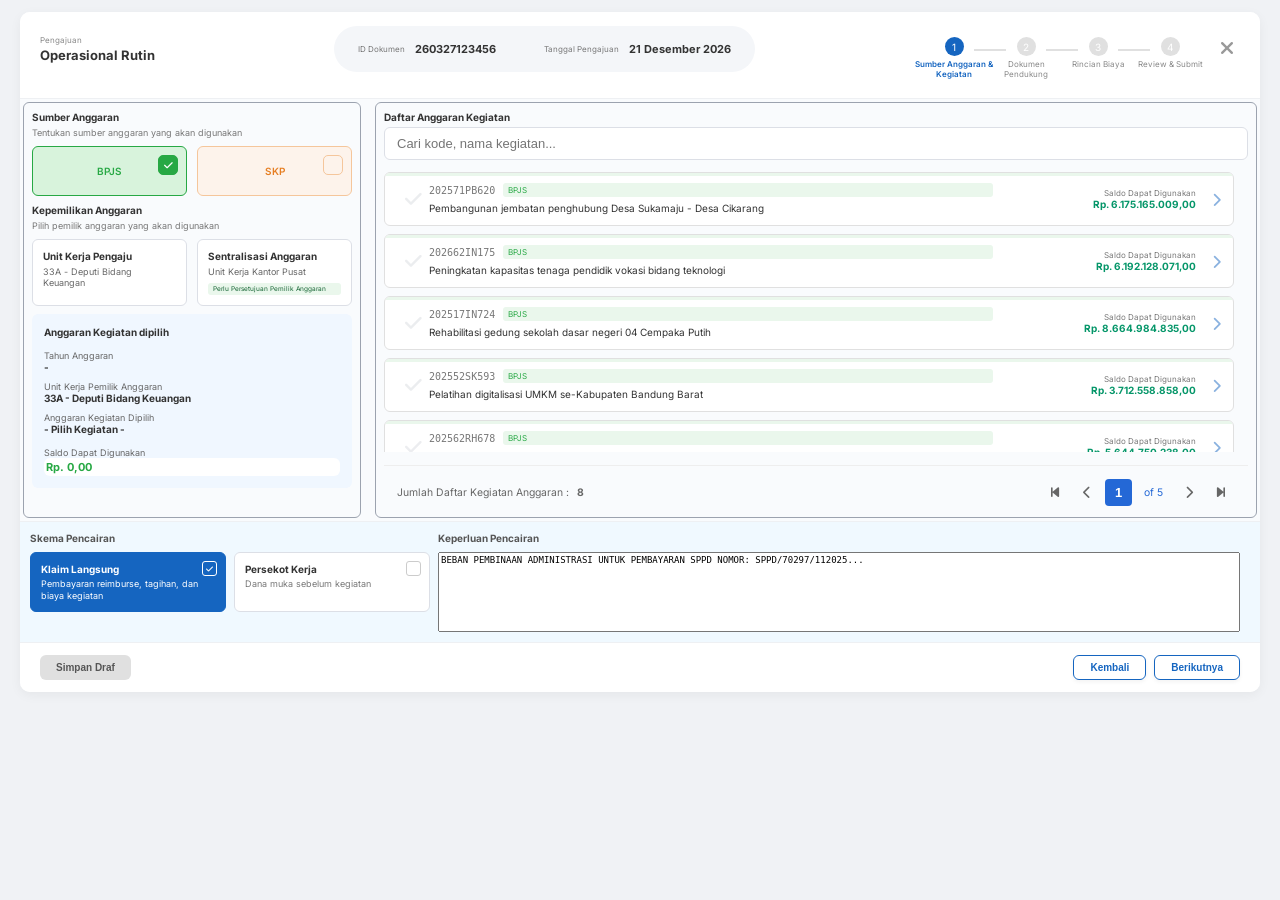
==== commit ffd2fbc6: "text" ====
--- a/form-operasional.html
+++ b/form-operasional.html
@@ -117,20 +117,9 @@
                         <input type="text" id="search-anggaran" class="base-textbox full-width search-input"
                             placeholder="Cari kode, nama kegiatan...">
                         <div class="list-container" id="anggaran-list-container">
-                            <!-- EMPTY STATE -->
-                            <!-- <div id="empty-state-anggaran" class="empty-state-container"
-                                style="display: flex; flex-direction: column; align-items: center; justify-content: center; height: 320px; text-align: center; color: #8c8c8c;">
-                                <div style="font-size: 42px; margin-bottom: 12px; color: #b0c4de;">
-                                    <i class="fas fa-folder-open"></i>
-                                </div>
-                                <strong style="font-size: 15px; color: #333; margin-bottom: 4px;">Belum ada
-                                    data</strong>
-                                <span style="font-size: 13px; color: #8c8c8c;">Silakan pilih Sumber Anggaran terlebih
-                                    dahulu.</span>
-                            </div> -->
-
                             <!-- Kontainer Daftar Item Anggaran -->
-                            <div id="list-anggaran-container" style="display: block; width: 100%;"></div>
+                            <div id="list-anggaran-container" style="display: block; width: 100%;">
+                            </div>
                         </div>
 
                         <div class="table-footer list-pagination">
@@ -239,14 +228,23 @@
                         </div>
                     </div>
 
-                    <div class="step3-summary-card flex-grow">
-                        <h4>Keperluan Pencairan</h4>
-                        <div class="keperluan-text-box">
-                            BEBAN PEMBINAAN ADMINISTRASI UNTUK PEMBAYARAN SPPD NOMOR: SPPD/70297/112025 AN AMRI
-                            IRWANSYAH, ELVINA SARI, M ZAKI YAMANI PERIHAL CEK KASUS KARYAWAN PUSKESMAS LADANG TUHA,
-                            KOORDINASI KEMENAG DAN BAITUL MAL KAB ACEH SELATAN TERKAIT..
-                        </div>
-                    </div>
+<div class="keperluan-wrapper">
+  <h4>Keperluan Pencairan</h4>
+  
+  <div id="keperluanText" class="keperluan-text-box clamp-3">
+    BEBAN PEMBINAAN ADMINISTRASI UNTUK PEMBAYARAN SPPD NOMOR: SPPD/70297/112025 AN AMRI
+    IRWANSYAH, ELVINA SARI, M ZAKI YAMANI PERIHAL CEK KASUS KARYAWAN PUSKESMAS LADANG TUHA,
+    KOORDINASI KEMENAG DAN BAITUL MAL KAB ACEH SELATAN TERKAIT BEBERAPA HAL PENTING LAINNYA.
+  </div>
+
+  <button 
+    type="button" 
+    id="btnToggleKeperluan" 
+    class="btn-selengkapnya" 
+    onclick="toggleKeperluan()">
+    Lihat Selengkapnya
+  </button>
+</div>
                 </div>
 
                 <!-- Middle Panel: Uploaded Files & Upload Dropzone -->
--- a/style.css
+++ b/style.css
@@ -196,6 +196,24 @@
     box-shadow: 0 4px 6px rgba(0,0,0,0.02);
     margin-top: 0px;
     min-width: 1450px;
+    max-height: 500px;
+    overflow-y: auto
+}
+
+
+/* Pastikan thead nempel di atas */
+.table-container .data-table {
+    border-collapse: separate ;
+    border-spacing: 0 ;
+    width: 100% ;
+}
+
+.table-container .data-table thead th {
+    position: sticky ;
+    top: 0 ;
+    z-index: 10 ;
+    background-color: #ffffff ;
+    box-shadow: inset 0 -1px 0 #e2e8f0;
 }
 
 .data-table {
@@ -366,6 +384,10 @@
     align-items: center;
     padding: 12px 20px;
     background-color: var(--bg-white);
+    z-index: 5;
+    flex-shrink: 0;
+    position: sticky;
+    bottom: 0;
 }
 
 .outline {
@@ -575,4 +597,18 @@
 .row-checkbox:disabled {
     cursor: not-allowed;
     opacity: 0.5;
+}
+
+.table-scroll-area {
+    max-height: 450px;       /* Atur tinggi maksimal sesuai kebutuhan */
+    overflow-y: auto;        /* Munculkan scroll vertikal */
+    overflow-x: auto;
+    position: relative;
+}
+
+.data-table thead th {
+    position: sticky;
+    top: 0;
+    z-index: 2;
+    background-color: #ffffff; /* Wajib solid agar baris di bawahnya tidak tembus pandang */
 }
--- a/style-popup.css
+++ b/style-popup.css
@@ -29,16 +29,16 @@
 .modal-content {
   background-color: #ffffff;
   width: 90%;
-  max-width: 1100px;
-  border-radius: 12px;
-  padding: 30px;
-  box-shadow: 0 10px 25px rgba(0, 0, 0, 0.1);
+  max-width: 880px;
+  border-radius: 10px;
+  padding: 24px;
+  box-shadow: 0 8px 20px rgba(0, 0, 0, 0.1);
   animation: slideDown 0.3s ease-out;
 }
 
 @keyframes slideDown {
   from {
-    transform: translateY(-20px);
+    transform: translateY(-16px);
     opacity: 0;
   }
   to {
@@ -52,12 +52,12 @@
   display: flex;
   justify-content: space-between;
   align-items: flex-start;
-  margin-bottom: 25px;
+  margin-bottom: 20px;
 }
 
 .header-text h2 {
-  margin: 0 0 5px 0;
-  font-size: 18px;
+  margin: 0 0 4px 0;
+  font-size: 14px;
   color: #333;
   font-weight: 700;
 }
@@ -65,13 +65,13 @@
 .header-text p {
   margin: 0;
   color: #666;
-  font-size: 12px;
+  font-size: 10px;
 }
 
 .close-modal-btn {
   background: none;
   border: none;
-  font-size: 20px;
+  font-size: 16px;
   color: #999;
   cursor: pointer;
   transition: color 0.2s;
@@ -85,15 +85,15 @@
 .modal-cards-container {
   display: grid;
   grid-template-columns: repeat(5, 1fr);
-  gap: 15px;
-  margin-bottom: 25px;
+  gap: 12px;
+  margin-bottom: 20px;
 }
 
 /* Individual Card */
 .pengajuan-card {
   border: 1px solid #e0e0e0;
-  border-radius: 10px;
-  padding: 20px 15px;
+  border-radius: 8px;
+  padding: 16px 12px;
   text-align: center;
   display: flex;
   flex-direction: column;
@@ -104,55 +104,54 @@
 }
 
 .pengajuan-card:hover {
-  border-color: #0056b3; /* Primary Blue */
-  box-shadow: 0 4px 12px rgba(0, 86, 179, 0.1);
+  border-color: #0056b3;
+  box-shadow: 0 3px 10px rgba(0, 86, 179, 0.1);
   transform: translateY(-2px);
 }
 
 .card-icon {
-  font-size: 32px;
+  font-size: 26px;
   color: #0056b3;
-  margin-bottom: 15px;
-  height: 50px;
+  margin-bottom: 12px;
+  height: 40px;
   display: flex;
   align-items: center;
   justify-content: center;
 }
 
 .pengajuan-card h3 {
-  font-size: 14px;
+  font-size: 11px;
   color: #0056b3;
-  margin: 0 0 10px 0;
+  margin: 0 0 8px 0;
   line-height: 1.3;
-  min-height: 36px; /* Align titles perfectly */
+  min-height: 29px;
 }
 
 .pengajuan-card p {
-  /* font-size: 11px; */
   color: #777;
   line-height: 1.4;
   margin: 0;
-  flex-grow: 1; /* Pushes the 'Pilih' button to the bottom */
+  flex-grow: 1;
 }
 
 .card-action {
-  margin-top: 20px;
-  font-size: 12px;
+  margin-top: 16px;
+  font-size: 10px;
   font-weight: 600;
   color: #0056b3;
 }
 
 .card-action i {
-  font-size: 12px;
-  margin-left: 3px;
+  font-size: 10px;
+  margin-left: 2px;
 }
 
 /* Footer Help Banner */
 .modal-help-banner {
   background-color: #f4f9ff;
   border: 1px solid #e6f0fa;
-  border-radius: 8px;
-  padding: 15px 20px;
+  border-radius: 6px;
+  padding: 12px 16px;
   display: flex;
   justify-content: space-between;
   align-items: center;
@@ -161,12 +160,12 @@
 .help-info {
   display: flex;
   align-items: flex-start;
-  gap: 12px;
+  gap: 10px;
 }
 
 .info-icon {
   color: #0056b3;
-  font-size: 18px;
+  font-size: 14px;
   margin-top: 2px;
 }
 
@@ -176,13 +175,13 @@
 }
 
 .help-text strong {
-  font-size: 11px;
+  font-size: 9px;
   color: #333;
-  margin-bottom: 4px;
+  margin-bottom: 3px;
 }
 
 .help-text span {
-  font-size: 10px;
+  font-size: 8px;
   color: #666;
 }
 
@@ -191,14 +190,14 @@
   background-color: #fff;
   border: 1px solid #0056b3;
   color: #0056b3;
-  padding: 8px 16px;
-  border-radius: 6px;
-  font-size: 13px;
+  padding: 6px 13px;
+  border-radius: 5px;
+  font-size: 10px;
   font-weight: 600;
   cursor: pointer;
   display: flex;
   align-items: center;
-  gap: 8px;
+  gap: 6px;
   transition: all 0.2s;
   white-space: nowrap;
 }
@@ -208,7 +207,7 @@
   color: #fff;
 }
 
-/* Responsive adjustments for smaller screens */
+/* Responsive adjustments */
 @media (max-width: 1024px) {
   .modal-cards-container {
     grid-template-columns: repeat(3, 1fr);
@@ -221,7 +220,7 @@
   .modal-help-banner {
     flex-direction: column;
     align-items: flex-start;
-    gap: 15px;
+    gap: 12px;
   }
 }
 @media (max-width: 480px) {
@@ -231,10 +230,9 @@
 }
 
 /* FORM */
-/* Form Page Main Layout */
 .form-page-body {
   background-color: #f0f2f5;
-  padding: 15px;
+  padding: 12px;
   height: 100vh;
   box-sizing: border-box;
   display: flex;
@@ -243,12 +241,12 @@
 
 .form-main-container {
   background-color: #ffffff;
-  width: 1550px;
-  border-radius: 12px;
-  box-shadow: 0 4px 15px rgba(0, 0, 0, 0.05);
-  display: flex;
-  flex-direction: column;
-  height: 850;
+  width: 1240px;
+  border-radius: 10px;
+  box-shadow: 0 3px 12px rgba(0, 0, 0, 0.05);
+  display: flex;
+  flex-direction: column;
+  height: 680px;
   overflow: hidden;
 }
 
@@ -256,7 +254,7 @@
   display: flex;
   justify-content: space-between;
   align-items: center;
-  padding: 18px 25px 32px 25px;
+  padding: 14px 20px 26px 20px;
   border-bottom: 1px solid #eef0f3;
   background-color: #ffffff;
   overflow: visible;
@@ -265,51 +263,50 @@
 }
 
 .header-left .breadcrumb {
-  font-size: 10px;
+  font-size: 8px;
   color: #888;
   margin-bottom: 2px;
 }
 
 .header-left h2 {
   margin: 0;
-  font-size: 16px;
+  font-size: 13px;
   color: #333;
 }
 
 .header-center {
   background-color: #f4f6f9;
-  border-radius: 40px;
-  padding: 20px 30px;
-  display: flex;
-  align-items: center;
-  gap: 60px;
+  border-radius: 32px;
+  padding: 16px 24px;
+  display: flex;
+  align-items: center;
+  gap: 48px;
 }
 
 .info-pill {
   display: flex;
   align-items: center;
-  gap: 12px;
+  gap: 10px;
 }
 
 .info-pill .label {
   color: #777;
-  font-size: 10px;
+  font-size: 8px;
 }
 .info-pill .value {
   color: #333;
   font-weight: 700;
-  font-size: 14px;
+  font-size: 11px;
 }
 .info-pill .divider {
-  height: 12px;
+  height: 10px;
   width: 1px;
   background-color: transparent;
 }
 
 .header-right {
   display: flex;
-  /* align-items: center; */
-  gap: 30px;
+  gap: 24px;
 }
 
 /* Stepper Component */
@@ -323,20 +320,20 @@
   flex-direction: column;
   align-items: center;
   position: relative;
-  width: 50px;
+  width: 40px;
   flex-shrink: 0;
 }
 
 .step .circle {
-  width: 24px;
-  height: 24px;
+  width: 19px;
+  height: 19px;
   border-radius: 50%;
   background-color: #e0e0e0;
   color: #ffffff;
   display: flex;
   justify-content: center;
   align-items: center;
-  font-size: 12px;
+  font-size: 10px;
   font-weight: 400;
   z-index: 2;
   transition: all 0.2s ease;
@@ -352,10 +349,10 @@
 }
 
 .stepper .line {
-  width: 40px;
+  width: 32px;
   height: 2px;
   background-color: #e0e0e0;
-  margin-top: 15px;
+  margin-top: 12px;
   flex-shrink: 0;
 }
 
@@ -368,11 +365,11 @@
   text-align: center;
   line-height: 1.25;
   position: absolute;
-  top: 28px;
-  width: 100px;
+  top: 22px;
+  width: 80px;
 }
 .label {
-  font-size: 10px;
+  font-size: 8px;
 }
 
 .step.active .label {
@@ -383,7 +380,7 @@
 .close-form-btn {
   background: none;
   border: none;
-  font-size: 24px;
+  font-size: 19px;
   color: #999;
   cursor: pointer;
   transition: color 0.2s;
@@ -395,9 +392,9 @@
 /* Grid Layout */
 .form-content-grid {
   display: grid;
-  grid-template-columns: 350px 1fr;
-  gap: 20px;
-  padding: 20px 25px;
+  grid-template-columns: 280px 1fr;
+  gap: 16px;
+  padding: 3px;
   flex-grow: 1;
   overflow-y: auto;
   background-color: #f9fbfd;
@@ -407,13 +404,13 @@
   margin-bottom: 0;
 }
 .section-block h3 {
-  margin: 0 0 5px 0;
-  font-size: 12px;
+  margin: 0 0 4px 0;
+  font-size: 10px;
   color: #333;
 }
 .section-block .subtitle {
-  margin: 0 0 10px 0;
-  font-size: 11px;
+  margin: 0 0 8px 0;
+  font-size: 9px;
   color: #777;
 }
 .h-100 {
@@ -425,15 +422,14 @@
 .card-grid-2 {
   display: grid;
   grid-template-columns: 1fr 1fr;
-  gap: 12px;
-  margin: 0 0 10px 0;
+  gap: 10px;
+  margin: 0 0 8px 0;
 }
 
 .select-card {
   position: relative;
   border: 1px solid #dcdfe6;
-  border-radius: 8px;
-  /* padding: 15px; */
+  border-radius: 6px;
   cursor: pointer;
   transition: all 0.2s;
   background-color: #fff;
@@ -443,12 +439,12 @@
 
 .select-card .checkbox-indicator {
   position: absolute;
-  top: 10px;
-  right: 10px;
-  width: 22px;
-  height: 22px;
-  border: 1.5px solid #a3d9af;
-  border-radius: 6px;
+  top: 8px;
+  right: 8px;
+  width: 18px;
+  height: 18px;
+  border: 1.2px solid #a3d9af;
+  border-radius: 5px;
   display: flex;
   align-items: center;
   justify-content: center;
@@ -457,7 +453,7 @@
 }
 
 .select-card .checkbox-indicator i {
-  font-size: 13px;
+  font-size: 10px;
   opacity: 0;
   transition: opacity 0.2s ease;
 }
@@ -469,8 +465,8 @@
   font-weight: 600;
   align-items: center;
   justify-content: center;
-  min-height: 80px;
-  font-size: 13px;
+  min-height: 48px;
+  font-size: 10px;
 }
 .skp-card {
   background-color: #fdf3eb;
@@ -479,8 +475,8 @@
   font-weight: 600;
   align-items: center;
   justify-content: center;
-  min-height: 80px;
-  font-size: 13px;
+  min-height: 48px;
+  font-size: 10px;
 }
 .skp-card .checkbox-indicator {
   border-color: #f5c69b;
@@ -513,15 +509,15 @@
 }
 
 .plain-card {
-  padding: 12px;
+  padding: 10px;
 }
 .plain-card strong {
-  font-size: 12px;
+  font-size: 10px;
   color: #333;
-  margin-bottom: 5px;
+  margin-bottom: 4px;
 }
 .plain-card span {
-  font-size: 11px;
+  font-size: 9px;
   color: #666;
 }
 .plain-card.selected {
@@ -531,49 +527,49 @@
 
 .summary-box {
   background-color: #f0f7ff;
-  border-radius: 8px;
-  padding: 15px;
+  border-radius: 6px;
+  padding: 12px;
 }
 .summary-box h4 {
-  margin: 0 0 15px 0;
-  font-size: 12px;
+  margin: 0 0 12px 0;
+  font-size: 10px;
   color: #333;
 }
 .summary-row {
   display: flex;
   flex-direction: column;
-  margin-bottom: 10px;
+  margin-bottom: 8px;
 }
 .summary-row:last-child {
   margin-bottom: 0;
 }
 .summary-row .label {
-  font-size: 11px;
+  font-size: 9px;
   color: #666;
 }
 .summary-row .val {
-  font-size: 12px;
+  font-size: 10px;
   color: #333;
 }
 .summary-row.amount-row {
-  margin-top: 15px;
+  margin-top: 12px;
 }
 .summary-row .amount {
   color: #27a844;
-  font-size: 14px;
+  font-size: 11px;
   background-color: white;
-  border-radius: 8px;
-  padding: 3px;
+  border-radius: 6px;
+  padding: 2px;
   align-items: end;
 }
 
 .search-input {
-  margin-bottom: 15px;
+  margin-bottom: 12px;
 }
 .list-container {
   flex-grow: 1;
   overflow-y: auto;
-  padding-right: 5px;
+  padding-right: 4px;
 }
 
 .list-item {
@@ -581,13 +577,14 @@
   align-items: center;
   background-color: #fff;
   border: 1px solid #e0e0e0;
-  border-radius: 8px;
-  padding: 12px 15px;
-  margin-bottom: 10px;
+  border-radius: 6px;
+  padding: 10px 12px;
+  margin-bottom: 8px;
   cursor: pointer;
   transition: all 0.2s;
   position: relative;
   overflow: hidden;
+  max-height: 32px;
 }
 .list-item::before {
   content: "";
@@ -595,7 +592,7 @@
   top: 0;
   left: 0;
   width: 100%;
-  height: 4px;
+  height: 3px;
 }
 .list-item.bpjs-item::before {
   background-color: #eaf7ec;
@@ -609,15 +606,13 @@
 }
 
 .list-item .check-area {
-  width: 40px;
+  width: 32px;
   display: flex;
   align-items: center;
   justify-content: center;
-  font-size: 24px;
+  font-size: 19px;
   color: #c0c4cc;
-  transition:
-    color 0.2s ease,
-    opacity 0.2s ease;
+  transition: color 0.2s ease, opacity 0.2s ease;
   opacity: 0.3;
 }
 .list-item .check-area i {
@@ -630,7 +625,7 @@
 .list-item.selected {
   background-color: #f0f7ff;
   border-color: #a0cfff;
-  box-shadow: 0 2px 8px rgba(36, 104, 214, 0.08);
+  box-shadow: 0 2px 6px rgba(36, 104, 214, 0.08);
 }
 .list-item.selected .check-area {
   color: #1565c0;
@@ -647,43 +642,42 @@
 .item-header {
   display: flex;
   align-items: center;
-  gap: 10px;
-  margin-bottom: 5px;
+  gap: 8px;
+  margin-bottom: 4px;
 }
 .item-header .kode {
-  font-size: 12px;
+  font-size: 10px;
   color: #777;
   font-family: monospace;
 }
 .badge-mini {
-  font-size: 10px;
-  /* font-weight: 700; */
-  padding: 2px 6px;
-  border-radius: 4px;
+  font-size: 8px;
+  padding: 2px 5px;
+  border-radius: 3px;
 }
 .badge-bpjs {
   display: flex;
-  width: 600px;
+  width: 480px;
   background-color: #eaf7ec;
   color: #27a844;
 }
 .badge-skp {
   display: flex;
-  width: 600px;
+  width: 480px;
   background-color: #fdf3eb;
   color: #e67e22;
 }
 .badge-green {
   background-color: #eaf7ec;
   color: #27a844;
-  margin-top: 8px;
+  margin-top: 6px;
   display: inline-block;
-  font-size: 8px;
+  font-size: 6.5px;
   color: #166534;
 }
 
 .item-title {
-  font-size: 13px;
+  font-size: 10px;
   color: #333;
   line-height: 1.4;
   max-width: 90%;
@@ -692,21 +686,21 @@
   text-align: right;
   display: flex;
   flex-direction: column;
-  margin-right: 20px;
+  margin-right: 16px;
 }
 .item-amount .label {
-  font-size: 10px;
+  font-size: 8px;
   color: #777;
 }
 .item-amount .val {
-  font-size: 13px;
+  font-size: 10px;
 }
 .text-green {
   color: #27a844;
 }
 .chevron {
   color: #1565c0;
-  font-size: 18px;
+  font-size: 14px;
   opacity: 0.5;
 }
 .list-item:hover .chevron {
@@ -715,37 +709,38 @@
 
 .list-pagination {
   border-top: 1px solid #eee;
-  padding: 10px 0;
+  padding: 8px 0;
   background: transparent;
 }
 
 /* Bottom Section */
 .bottom-section {
   display: flex;
-  gap: 20px;
-  padding: 20px 25px;
-  background-color: #fff;
+  gap: 8px;
+  padding: 10px;
+  background-color: #F0F9FF;
   border-top: 1px solid #eef0f3;
+  height: 100px;
 }
 .bottom-section h3 {
-  margin: 0 0 10px 0;
-  font-size: 13px;
+  margin: 0 0 8px 0;
+  font-size: 10px;
   color: #555;
 }
 
 .skema-container {
-  min-width: 300px;
+  min-width: 240px;
 }
 .skema-cards {
   display: flex;
-  gap: 10px;
+  gap: 8px;
 }
 
 .radio-card {
   flex: 1;
   border: 1px solid #dcdfe6;
-  border-radius: 8px;
-  padding: 12px;
+  border-radius: 6px;
+  padding: 10px;
   cursor: pointer;
   position: relative;
   background-color: #fff;
@@ -754,31 +749,31 @@
   flex-direction: column;
 }
 .radio-card strong {
-  font-size: 13px;
+  font-size: 10px;
   color: #333;
-  margin-bottom: 4px;
+  margin-bottom: 3px;
 }
 .radio-card span {
-  font-size: 11px;
+  font-size: 9px;
   color: #777;
   line-height: 1.3;
 }
 
 .radio-card .radio-indicator {
   position: absolute;
-  top: 10px;
-  right: 10px;
-  width: 16px;
-  height: 16px;
-  border: 1.5px solid #ccc;
-  border-radius: 4px;
+  top: 8px;
+  right: 8px;
+  width: 13px;
+  height: 13px;
+  border: 1.2px solid #ccc;
+  border-radius: 3px;
   display: flex;
   align-items: center;
   justify-content: center;
 }
 .radio-card .radio-indicator i {
   color: transparent;
-  font-size: 10px;
+  font-size: 8px;
 }
 
 .radio-card.selected {
@@ -799,11 +794,11 @@
 .input-group {
   display: flex;
   flex-direction: column;
-  gap: 5px;
+  gap: 4px;
   flex: 1;
 }
 .input-group label {
-  font-size: 12px;
+  font-size: 10px;
   font-weight: 600;
   color: #555;
 }
@@ -811,13 +806,13 @@
   display: flex;
   align-items: center;
   border: 1px solid #dcdfe6;
-  border-radius: 6px;
+  border-radius: 5px;
   overflow: hidden;
 }
 .input-with-prefix .prefix {
   background-color: #f4f6f9;
-  padding: 8px 12px;
-  font-size: 13px;
+  padding: 6px 10px;
+  font-size: 10px;
   color: #555;
   border-right: 1px solid #dcdfe6;
 }
@@ -830,8 +825,8 @@
 .dynamic-fields {
   display: flex;
   flex-direction: column;
-  gap: 15px;
-  min-width: 250px;
+  gap: 8px;
+  min-width: 200px;
 }
 
 .keperluan-container {
@@ -841,24 +836,24 @@
 }
 
 .base-textarea.full-width {
-  width: 100%;
+  width: 98%;
   flex-grow: 1;
-  min-height: 80px;
+  min-height: 48px;
   resize: none;
-  font-size: 11px;
+  font-size: 9px;
 }
 
 /* Footer */
 .form-footer {
   display: flex;
   justify-content: space-between;
-  padding: 15px 25px;
+  padding: 12px 20px;
   background-color: #fff;
   border-top: 1px solid #eef0f3;
 }
 .right-actions {
   display: flex;
-  gap: 10px;
+  gap: 8px;
 }
 
 .secondary-btn {
@@ -883,56 +878,54 @@
 /* Toast Notification */
 .toast {
   position: fixed;
-  top: 20px;
+  top: 16px;
   left: 50%;
   transform: translateX(-50%);
   background-color: #27a844;
   color: white;
-  padding: 12px 24px;
-  border-radius: 8px;
-  font-size: 14px;
+  padding: 10px 19px;
+  border-radius: 6px;
+  font-size: 11px;
   font-weight: 600;
   display: flex;
   align-items: center;
-  gap: 10px;
-  box-shadow: 0 4px 12px rgba(0, 0, 0, 0.15);
+  gap: 8px;
+  box-shadow: 0 3px 10px rgba(0, 0, 0, 0.15);
   z-index: 10000;
   opacity: 0;
-  transition:
-    opacity 0.3s,
-    top 0.3s;
+  transition: opacity 0.3s, top 0.3s;
 }
 .toast.show {
   opacity: 1;
-  top: 30px;
+  top: 24px;
 }
 .toast.hidden {
   display: none;
 }
 
-/* Container Utama: Menampung 2 blok terpisah */
+/* Container Utama */
 .step2-info-bar {
   display: flex;
   align-items: center;
   width: 100%;
-  gap: 20px; /* Jarak pasti 20px antara kotak biru dan kuning */
-  padding-left: 25px; /* Jarak batas tepi kiri */
-  padding-right: 30px; /* Jarak batas tepi kanan */
+  gap: 16px;
+  padding-left: 20px;
+  padding-right: 24px;
   box-sizing: border-box;
-  margin-top: 10px;
-}
-
-/* 1. Blok Kiri Utama (Background Biru Sangat Muda) */
+  margin-top: 8px;
+}
+
+/* Blok Kiri Utama */
 .info-item {
   display: flex;
   align-items: center;
-  flex: 1; /* Kunci: Melebar otomatis sampai menyentuh batas 20px sebelum kotak kuning */
+  flex: 1;
   background-color: #f0f9ff;
-  border-radius: 8px;
-  padding: 10px 16px;
-  gap: 16px;
+  border-radius: 6px;
+  padding: 8px 13px;
+  gap: 13px;
   margin: 0;
-  min-width: 0; /* Mencegah overflow flexbox */
+  min-width: 0;
 }
 .info-label {
   font-weight: 700;
@@ -941,17 +934,17 @@
 }
 
 .info-value {
-  font-size: 12px;
+  font-size: 10px;
   color: #4b5563;
   white-space: nowrap;
 }
 
 /* Badge Anggaran Tersedia */
 .badge-tersedia {
-  margin-left: auto; /* Mendorong tulisan Anggaran Tersedia ke ujung kanan kotak biru */
-  display: flex;
-  align-items: center;
-  gap: 8px;
+  margin-left: auto;
+  display: flex;
+  align-items: center;
+  gap: 6px;
   white-space: nowrap;
 }
 .badge-tersedia span {
@@ -963,32 +956,35 @@
 }
 
 .badge-tersedia .label {
-  font-size: 11px;
+  font-size: 9px;
   color: #4b5563;
 }
 
 .left-panel {
-    border: 1px solid #9ca3af;
-    padding: 16px;
-    border-radius: 8px;
+  border: 1px solid #9ca3af;
+  padding: 8px;
+  border-radius: 6px;
+  min-width: 320px;
 }
 .right-panel {
-    border: 1px solid #9ca3af;
-    padding: 16px;
-    border-radius: 8px;
-}
-/* Badge Total Pengajuan (Blok Kuning Terpisah) */
+  border: 1px solid #9ca3af;
+  padding: 8px;
+  margin-left: 56px;
+  border-radius: 6px;
+  min-width: 80px;
+}
+
 .badge-total {
   display: flex;
   align-items: center;
-  gap: 8px;
+  gap: 6px;
   background-color: #fef08a;
-  padding: 10px 16px;
-  border-radius: 8px;
+  padding: 8px 13px;
+  border-radius: 6px;
   color: #374151;
   font-weight: 600;
   white-space: nowrap;
-  flex-shrink: 0; /* Kunci: Mencegah kotak kuning tertekan mengecil */
+  flex-shrink: 0;
   margin: 0;
 }
 
@@ -997,15 +993,11 @@
   font-weight: 700;
 }
 
-.label {
-  font-size: 11px;
-  color: #4b5563;
-}
 .step2-main-grid {
   display: grid;
-  grid-template-columns: 320px 1fr;
-  gap: 16px;
-  padding: 20px 25px;
+  grid-template-columns: 256px 1fr;
+  gap: 13px;
+  padding: 16px 20px;
   flex-grow: 1;
   background-color: #f9fbfd;
   overflow-y: auto;
@@ -1016,9 +1008,9 @@
   flex-direction: column;
   background: #f0f9ff;
   border: 1px solid #f0f9ff;
-  border-radius: 10px;
-  padding: 15px;
-  height: 425px;
+  border-radius: 8px;
+  padding: 12px;
+  height: 445px;
 }
 
 .btn-tambah-rincian {
@@ -1026,13 +1018,13 @@
   background-color: #1e6bb8;
   color: #ffffff;
   border: none;
-  border-radius: 8px;
-  padding: 12px;
+  border-radius: 6px;
+  padding: 10px;
   font-weight: 600;
-  font-size: 13px;
+  font-size: 10px;
   cursor: pointer;
   transition: background-color 0.2s;
-  margin-bottom: 12px;
+  margin-bottom: 10px;
 }
 
 .btn-tambah-rincian:hover {
@@ -1041,26 +1033,27 @@
 
 .search-box-wrapper {
   width: 100%;
-  margin-bottom: 15px;
-  flex-shrink: 0 !important; /* Kunci: Melarang flexbox menciutkan wrapper */
-  display: block !important; /* Memastikan pembungkus selalu tampil */
+  margin-bottom: 12px;
+  flex-shrink: 0 !important;
+  display: block !important;
   position: relative;
   box-sizing: border-box;
 }
 .search-rincian {
   width: 100%;
   box-sizing: border-box;
-  border-radius: 20px;
-  padding: 8px 15px;
+  border-radius: 16px;
+  padding: 6px 12px;
 }
 
 .step2-right-panel {
   background: #ffffff;
   border: 1px solid #e0e6ed;
-  border-radius: 10px;
+  border-radius: 8px;
   display: flex;
   align-items: center;
   justify-content: center;
+  max-height: 470px;
 }
 
 /* Empty State Styling */
@@ -1070,41 +1063,41 @@
   flex-direction: column;
   align-items: center;
   justify-content: center;
-  padding: 30px;
+  padding: 24px;
   text-align: center;
 }
 
 .empty-icon-box {
-  width: 60px;
-  height: 60px;
+  width: 48px;
+  height: 48px;
   background-color: #eef4fb;
   color: #1e6bb8;
   border-radius: 50%;
   display: flex;
   align-items: center;
   justify-content: center;
-  font-size: 24px;
-  margin-bottom: 15px;
+  font-size: 19px;
+  margin-bottom: 12px;
 }
 
 .empty-icon-box.lg {
-  width: 80px;
-  height: 80px;
-  font-size: 32px;
+  width: 64px;
+  height: 64px;
+  font-size: 26px;
 }
 
 .empty-title {
   font-weight: 600;
   color: #444;
-  font-size: 14px;
-  margin: 0 0 5px 0;
+  font-size: 11px;
+  margin: 0 0 4px 0;
 }
 
 .empty-sub {
-  font-size: 12px;
+  font-size: 10px;
   color: #888;
   margin: 0;
-  max-width: 200px;
+  max-width: 160px;
   line-height: 1.4;
 }
 
@@ -1112,19 +1105,19 @@
   display: flex;
   justify-content: space-between;
   align-items: center;
-  padding-top: 12px;
+  padding-top: 10px;
   border-top: 1px solid #eee;
 }
 
 .total-rincian {
-  font-size: 11px;
+  font-size: 9px;
   font-weight: 600;
   color: #555;
 }
 
 .mini-pagination .page-btn {
-  padding: 4px 8px;
-  font-size: 11px;
+  padding: 3px 6px;
+  font-size: 9px;
 }
 
 .outline-blue-btn {
@@ -1140,20 +1133,20 @@
 
 /* Modal Person List Styles */
 .modal-person-lg {
-  max-width: 750px;
+  max-width: 600px;
   display: flex;
   flex-direction: column;
   height: 85vh;
   max-height: 85vh;
   overflow: hidden;
   box-sizing: border-box;
-  padding: 25px 30px;
+  padding: 20px 24px;
 }
 
 .modal-filter-bar {
   display: flex;
-  gap: 10px;
-  margin-bottom: 20px;
+  gap: 8px;
+  margin-bottom: 16px;
 }
 
 .search-input-group {
@@ -1165,86 +1158,86 @@
 
 .search-input-group .base-textbox {
   width: 100%;
-  padding-right: 35px;
+  padding-right: 28px;
 }
 
 .search-input-group .search-icon {
   position: absolute;
-  right: 12px;
+  right: 10px;
   color: #1565c0;
-  font-size: 16px;
+  font-size: 13px;
 }
 
 .filter-select {
-  width: 200px;
+  width: 160px;
 }
 
 .rincian-person-list {
   overflow-y: auto;
-  gap: 20px;
-  padding-right: 10px;
-  margin-bottom: 15px;
+  gap: 16px;
+  padding-right: 8px;
+  margin-bottom: 12px;
 }
 
 .person-card {
   border: 1px solid #e0e0e0;
-  border-radius: 8px;
+  border-radius: 6px;
   background-color: #fff;
   overflow: hidden;
-  margin: 5px;
+  margin: 4px;
 }
 
 .pc-header {
   display: flex;
   justify-content: space-between;
   align-items: flex-start;
-  padding: 4px 4px;
+  padding: 3px 3px;
   border-bottom: 1px solid transparent;
 }
 
 .pc-title-area h4 {
   margin: 0 0 2px 0;
-  font-size: 12px;
+  font-size: 10px;
   color: #333;
 }
 .pc-title-area span {
-  font-size: 11px;
+  font-size: 9px;
   color: #777;
 }
 
 .pc-badge {
   background-color: #fff;
   border: 1px solid #e0e0e0;
-  border-radius: 4px;
-  padding: 4px 10px;
-  font-size: 11px;
+  border-radius: 3px;
+  padding: 3px 8px;
+  font-size: 9px;
   font-weight: 600;
   color: #555;
 }
 
 .pc-body {
   display: flex;
-  gap: 30px;
-  padding: 5px 5px;
+  gap: 24px;
+  padding: 4px 4px;
   background-color: #fff;
 }
 
 .detail-item {
   display: flex;
   flex-direction: column;
-  gap: 4px;
+  gap: 3px;
 }
 
 .detail-item span {
-  font-size: 10px;
+  font-size: 8px;
   color: #888;
   display: flex;
   align-items: center;
-  gap: 4px;
+  gap: 3px;
 }
 
 .detail-item strong {
-  font-size: 12px;
+  font-size: 10px;
   color: #333;
 }
 .text-red {
@@ -1256,42 +1249,42 @@
   justify-content: space-between;
   align-items: center;
   border-top: 1px solid #eee;
-  padding-top: 15px;
+  padding-top: 12px;
 }
 
 .page-size {
-  font-size: 12px;
+  font-size: 10px;
   color: #666;
   display: flex;
   align-items: center;
-  gap: 8px;
+  gap: 6px;
 }
 
 .base-dropbox.mini {
-  padding: 6px 6px;
+  padding: 5px 5px;
   width: auto;
 }
 
 .custom-pagin .page-info {
-  font-size: 12px;
+  font-size: 10px;
   color: #666;
-  margin: 0 10px;
+  margin: 0 8px;
 }
 
 .custom-pagin .active-pill {
   background-color: #1565c0;
   color: #fff;
-  padding: 4px 10px;
-  border-radius: 4px;
+  padding: 3px 8px;
+  border-radius: 3px;
   font-weight: 600;
 }
 
 /* Dokumen Pendukung Grid & Cards */
 .step3-main-grid {
   display: grid;
-  grid-template-columns: 280px 1fr 400px;
-  gap: 15px;
-  padding: 15px 20px;
+  grid-template-columns: 224px 1fr 320px;
+  gap: 12px;
+  padding: 12px 16px;
   flex-grow: 1;
   overflow-y: auto;
   background-color: #f9fbfd;
@@ -1300,13 +1293,13 @@
 .step3-left-panel {
   display: flex;
   flex-direction: column;
-  gap: 12px;
+  gap: 10px;
 }
 
 .step3-summary-card {
   background-color: #eef5fc;
-  border-radius: 8px;
-  padding: 12px 14px;
+  border-radius: 6px;
+  padding: 10px 11px;
   display: flex;
   flex-direction: column;
 }
@@ -1316,8 +1309,8 @@
 }
 
 .step3-summary-card h4 {
-  margin: 0 0 10px 0;
-  font-size: 12px;
+  margin: 0 0 8px 0;
+  font-size: 10px;
   color: #333;
   font-weight: 700;
 }
@@ -1326,11 +1319,11 @@
   background-color: #ffffff;
   color: #333333;
   border: 1px solid #dcdfe6;
-  border-radius: 6px;
-  padding: 10px 12px;
-  display: flex;
-  flex-direction: column;
-  gap: 4px;
+  border-radius: 5px;
+  padding: 8px 10px;
+  display: flex;
+  flex-direction: column;
+  gap: 3px;
   cursor: pointer;
   transition: all 0.2s ease;
 }
@@ -1339,25 +1332,25 @@
   display: flex;
   justify-content: space-between;
   align-items: center;
-  font-size: 13px;
+  font-size: 10px;
 }
 
 .skema-selected-box span {
-  font-size: 10px;
+  font-size: 8px;
   color: #666666;
   line-height: 1.3;
   transition: color 0.2s ease;
 }
 
 .skema-selected-box .check-circle {
-  width: 18px;
-  height: 18px;
-  border: 2px solid #c0c4cc;
+  width: 14px;
+  height: 14px;
+  border: 1.6px solid #c0c4cc;
   border-radius: 50%;
   display: inline-flex;
   align-items: center;
   justify-content: center;
-  font-size: 10px;
+  font-size: 8px;
   box-sizing: border-box;
   transition: all 0.2s ease;
 }
@@ -1405,37 +1398,37 @@
 .keperluan-text-box {
   background-color: #ffffff;
   border: 1px solid #dcdfe6;
-  border-radius: 6px;
-  padding: 10px;
-  font-size: 11px;
+  border-radius: 5px;
+  padding: 8px;
+  font-size: 9px;
   color: #555;
   line-height: 1.4;
   flex-grow: 1;
   overflow-y: auto;
-  max-height: 160px;
+  max-height: 128px;
 }
 
 .step3-middle-panel {
   display: flex;
   flex-direction: column;
-  gap: 10px;
+  gap: 8px;
   overflow-y: auto;
 }
 
 .file-grid-2col {
   display: grid;
   grid-template-columns: 1fr 1fr;
-  gap: 8px;
+  gap: 6px;
 }
 
 .step3-file-card, .step3-file-card-submit {
   background-color: #ffffff;
   border: 1px solid #e0e0e0;
-  border-radius: 6px;
-  padding: 8px 10px;
-  display: flex;
-  flex-direction: column;
-  gap: 6px;
+  border-radius: 5px;
+  padding: 6px 8px;
+  display: flex;
+  flex-direction: column;
+  gap: 5px;
 }
 
 .step3-file-card.card-warning, .step3-file-card-submit.card-warning {
@@ -1447,19 +1440,19 @@
   display: flex;
   align-items: center;
   justify-content: space-between;
-  gap: 6px;
+  gap: 5px;
 }
 
 .s4-fc-header .fc-info, .s4-fc-header-submit .fc-info-submit {
   display: flex;
   align-items: center;
-  gap: 6px;
+  gap: 5px;
   overflow: hidden;
   flex-grow: 1;
 }
 
 .s4-fc-header .fc-title {
-  font-size: 12px;
+  font-size: 10px;
   font-weight: 600;
   color: #333;
   white-space: nowrap;
@@ -1468,7 +1461,7 @@
 }
 
 .s4-fc-header .fc-size {
-  font-size: 10px;
+  font-size: 8px;
   color: #888;
 }
 
@@ -1477,7 +1470,7 @@
   border: none;
   color: #ff4d4f;
   cursor: pointer;
-  font-size: 12px;
+  font-size: 10px;
   padding: 2px;
 }
 
@@ -1490,48 +1483,48 @@
 }
 
 .doc-tag {
-  font-size: 10px;
+  font-size: 8px;
   color: #1e6bb8;
-  padding: 2px 6px;
-  border-radius: 4px;
+  padding: 2px 5px;
+  border-radius: 3px;
   display: inline-flex;
   align-items: center;
-  gap: 4px;
+  gap: 3px;
 }
 
 .s4-fc-warning {
-  font-size: 10px;
+  font-size: 8px;
   color: #ff4d4f;
   display: flex;
   align-items: center;
-  gap: 4px;
+  gap: 3px;
   font-weight: 600;
 }
 
 .compact-upload {
-  min-height: 110px !important;
-  padding: 10px !important;
+  min-height: 88px !important;
+  padding: 8px !important;
   margin-top: auto;
 }
 
 .compact-upload .upload-icon {
-  font-size: 28px;
-  margin-bottom: 6px;
+  font-size: 22px;
+  margin-bottom: 5px;
 }
 
 .compact-upload h4 {
-  font-size: 12px;
+  font-size: 10px;
 }
 .compact-upload p {
-  font-size: 10px;
-  margin-bottom: 4px;
+  font-size: 8px;
+  margin-bottom: 3px;
 }
 
 .step3-right-panel {
   display: flex;
   flex-direction: column;
   border: 1px solid #dcdfe6;
-  border-radius: 8px;
+  border-radius: 6px;
   background-color: #ffffff;
   overflow: hidden;
 }
@@ -1548,8 +1541,8 @@
 
 .upload-area-dashed {
   flex-grow: 1;
-  border: 2px dashed #b8c4d4;
-  border-radius: 12px;
+  border: 1.6px dashed #b8c4d4;
+  border-radius: 10px;
   display: flex;
   flex-direction: column;
   align-items: center;
@@ -1557,7 +1550,7 @@
   background-color: #fafbfc;
   cursor: pointer;
   transition: all 0.2s ease;
-  min-height: 250px;
+  min-height: 200px;
 }
 
 .upload-area-dashed:hover {
@@ -1566,57 +1559,57 @@
 }
 
 .upload-icon {
-  font-size: 40px;
+  font-size: 32px;
   color: #1e6bb8;
-  margin-bottom: 15px;
+  margin-bottom: 12px;
 }
 
 .upload-area-dashed h4 {
-  margin: 0 0 5px 0;
-  font-size: 14px;
+  margin: 0 0 4px 0;
+  font-size: 11px;
   color: #333;
 }
 .upload-area-dashed p {
-  margin: 0 0 15px 0;
-  font-size: 12px;
+  margin: 0 0 12px 0;
+  font-size: 10px;
   color: #666;
 }
 .format-text {
-  font-size: 11px;
+  font-size: 9px;
   color: #999;
 }
 
 .mandatory-box {
   background-color: #fffbe6;
   border: 1px solid #ffe58f;
-  border-radius: 8px;
-  padding: 15px 20px;
+  border-radius: 6px;
+  padding: 12px 16px;
 }
 
 .mandatory-box strong {
   color: #333;
-  font-size: 13px;
+  font-size: 10px;
   display: block;
-  margin-bottom: 8px;
+  margin-bottom: 6px;
 }
 
 .mandatory-box ul {
   margin: 0;
-  padding-left: 20px;
+  padding-left: 16px;
   color: #cf1322;
-  font-size: 12px;
+  font-size: 10px;
   font-style: italic;
 }
 
 .mandatory-box ul li {
-  margin-bottom: 4px;
+  margin-bottom: 3px;
 }
 
 .preview-toolbar {
   background-color: #ffffff;
   border: 1px solid #dcdfe6;
-  border-radius: 8px 8px 0 0;
-  padding: 10px 15px;
+  border-radius: 6px 6px 0 0;
+  padding: 8px 12px;
   display: flex;
   justify-content: space-between;
   align-items: center;
@@ -1625,17 +1618,17 @@
 .pt-left {
   display: flex;
   align-items: center;
-  gap: 10px;
+  gap: 8px;
   font-weight: 600;
-  font-size: 13px;
+  font-size: 10px;
   color: #333;
 }
 
 .pt-zoom {
   background: none;
   border: 1px solid #dcdfe6;
-  border-radius: 4px;
-  padding: 6px 10px;
+  border-radius: 3px;
+  padding: 5px 8px;
   color: #555;
   cursor: pointer;
 }
@@ -1648,7 +1641,7 @@
   background-color: #ffffff;
   border: 1px solid #dcdfe6;
   border-top: none;
-  border-radius: 0 0 8px 8px;
+  border-radius: 0 0 6px 6px;
   display: flex;
   align-items: center;
   justify-content: center;
@@ -1660,20 +1653,17 @@
   max-width: 100%;
   max-height: 100%;
   object-fit: contain;
-  border-radius: 6px;
-  box-shadow: 0 4px 15px rgba(0, 0, 0, 0.08);
-}
-
-/* ========================================================= */
-/* NEW ADDITIONS FOR RINCIAN PERSON CARDS (PIC 1)            */
-/* ========================================================= */
-
+  border-radius: 5px;
+  box-shadow: 0 3px 12px rgba(0, 0, 0, 0.08);
+}
+
+/* RINCIAN PERSON CARDS */
 .card-pegawai {
   border-color: #c3e6cb;
 }
 .card-pegawai:hover {
   border-color: #27a844;
-  box-shadow: 0 4px 12px rgba(103, 180, 116, 0.1);
+  box-shadow: 0 3px 10px rgba(103, 180, 116, 0.1);
   transform: translateY(-2px);
 }
 .card-pegawai .pc-header {
@@ -1693,7 +1683,7 @@
 }
 .card-dewan:hover {
   border-color: #1565c0;
-  box-shadow: 0 4px 12px rgba(118, 137, 163, 0.1);
+  box-shadow: 0 3px 10px rgba(118, 137, 163, 0.1);
   transform: translateY(-2px);
 }
 .card-dewan .pc-header {
@@ -1715,7 +1705,7 @@
 }
 .card-perorangan:hover {
   border-color: #e67e22;
-  box-shadow: 0 4px 12px rgba(230, 126, 34, 0.1);
+  box-shadow: 0 3px 10px rgba(230, 126, 34, 0.1);
   transform: translateY(-2px);
 }
 .card-perorangan .pc-header {
@@ -1737,7 +1727,7 @@
 }
 .card-badan:hover {
   border-color: #64748b;
-  box-shadow: 0 4px 12px rgba(100, 116, 139, 0.1);
+  box-shadow: 0 3px 10px rgba(100, 116, 139, 0.1);
   transform: translateY(-2px);
 }
 .card-badan .pc-header {
@@ -1752,58 +1742,55 @@
   color: #333;
 }
 
-/* ========================================================= */
-/* REKENING TUJUAN PEMBAYARAN MODAL (PIC 2, 3, 4, 5)         */
-/* ========================================================= */
-
+/* REKENING TUJUAN PEMBAYARAN MODAL */
 .modal-rekening-lg {
-  max-width: 950px;
-  display: flex;
-  flex-direction: column;
-  padding: 25px 30px;
+  max-width: 760px;
+  display: flex;
+  flex-direction: column;
+  padding: 20px 24px;
 }
 
 .rek-top-summary {
   border: 1px solid #dcdfe6;
-  border-radius: 8px;
-  padding: 12px 15px;
+  border-radius: 6px;
+  padding: 10px 12px;
   background-color: #ffffff;
-  margin-bottom: 20px;
+  margin-bottom: 16px;
 }
 
 .rek-split-layout {
   display: flex;
-  gap: 25px;
+  gap: 20px;
   flex-grow: 1;
-  min-height: 350px;
+  min-height: 280px;
 }
 
 .rek-split-left {
   width: 35%;
   display: flex;
   flex-direction: column;
-  gap: 12px;
+  gap: 10px;
 }
 
 .rek-side-title {
   margin: 0;
-  font-size: 13px;
+  font-size: 10px;
   color: #333;
   font-weight: 700;
 }
 .rek-side-sub {
-  margin: 0 0 5px 0;
-  font-size: 11px;
+  margin: 0 0 4px 0;
+  font-size: 9px;
   color: #777;
   line-height: 1.3;
 }
 
 .rek-radio-card {
   border: 1px solid #dcdfe6;
-  border-radius: 8px;
-  padding: 12px 15px;
-  display: flex;
-  gap: 12px;
+  border-radius: 6px;
+  padding: 10px 12px;
+  display: flex;
+  gap: 10px;
   cursor: pointer;
   background-color: #ffffff;
   transition: all 0.2s ease;
@@ -1814,7 +1801,7 @@
 }
 
 .rek-radio-card .radio-indicator i {
-  font-size: 16px;
+  font-size: 13px;
   color: #dcdfe6;
   transition: color 0.2s ease;
 }
@@ -1822,15 +1809,15 @@
 .rek-radio-card .radio-texts {
   display: flex;
   flex-direction: column;
-  gap: 4px;
+  gap: 3px;
 }
 
 .rek-radio-card .radio-texts strong {
-  font-size: 13px;
+  font-size: 10px;
   color: #333;
 }
 .rek-radio-card .radio-texts span {
-  font-size: 11px;
+  font-size: 9px;
   color: #777;
   line-height: 1.3;
 }
@@ -1852,12 +1839,11 @@
   color: #ffffff;
 }
 
-/* Right Panel Dynamics */
 .rek-split-right {
   width: 65%;
   background-color: #f4f8fc;
-  border-radius: 8px;
-  padding: 20px;
+  border-radius: 6px;
+  padding: 16px;
   position: relative;
   overflow: hidden;
 }
@@ -1866,7 +1852,7 @@
   display: none;
   flex-direction: column;
   height: 100%;
-  max-height: 300px; /* Sesuaikan tinggi */
+  max-height: 240px;
   overflow-y: auto;
   scrollbar-width: thin;
   scrollbar-color: rgba(0, 0, 0, 0.15) transparent;
@@ -1879,7 +1865,7 @@
 @keyframes slideInFade {
   from {
     opacity: 0;
-    transform: translateX(10px);
+    transform: translateX(8px);
   }
   to {
     opacity: 1;
@@ -1896,23 +1882,23 @@
   color: #8c8c8c;
 }
 .rek-empty-state i {
-  font-size: 42px;
-  margin-bottom: 12px;
+  font-size: 34px;
+  margin-bottom: 10px;
   color: #b0c4de;
 }
 .rek-empty-state p {
-  font-size: 14px;
+  font-size: 11px;
   font-weight: 600;
   margin: 0;
 }
 
 .rek-view-panel h4 {
-  margin: 0 0 5px 0;
-  font-size: 14px;
+  margin: 0 0 4px 0;
+  font-size: 11px;
   color: #333;
 }
 .view-sub {
-  font-size: 11px;
+  font-size: 9px;
   color: #777;
   margin: 0 0 0 0;
 }
@@ -1920,41 +1906,40 @@
 .rek-form {
   display: flex;
   flex-direction: column;
-  gap: 12px;
+  gap: 10px;
 }
 .form-row {
   display: flex;
   align-items: center;
-  gap: 10px;
+  gap: 8px;
 }
 .form-row label {
-  font-size: 11px;
+  font-size: 9px;
   color: #555;
-  width: 100px;
+  width: 80px;
   flex-shrink: 0;
 }
 .child-row {
-  padding-left: 110px;
-  margin-top: -6px;
-  margin-bottom: 6px;
+  padding-left: 88px;
+  margin-top: -5px;
+  margin-bottom: 5px;
 }
 
 .row-flex {
   display: flex;
   align-items: center;
-  gap: 10px;
+  gap: 8px;
   flex-grow: 1;
 }
 .mini-inp {
-  width: 70px;
+  width: 56px;
   text-align: center;
 }
 .ml-10 {
-  margin-left: 10px;
+  margin-left: 8px;
   width: auto !important;
 }
 
-/* Inputs with Icons */
 .input-with-icon {
   position: relative;
   flex-grow: 1;
@@ -1963,12 +1948,12 @@
 }
 .input-with-icon input {
   width: 100%;
-  padding-right: 30px;
+  padding-right: 24px;
 }
 .input-with-icon .end-icon {
   position: absolute;
-  right: 10px;
-  font-size: 14px;
+  right: 8px;
+  font-size: 11px;
 }
 .input-with-icon.full {
   width: 100%;
@@ -1977,42 +1962,40 @@
   color: #1565c0;
   cursor: pointer;
   background: #eef5fc;
-  padding: 2px 4px;
-  border-radius: 4px;
+  padding: 2px 3px;
+  border-radius: 3px;
 }
 .clear-icon:hover {
   background: #d0e3f5;
 }
 
-/* Validation Badge */
 .validasi-badge {
-  font-size: 10px;
+  font-size: 8px;
   color: #777;
   display: flex;
   align-items: center;
-  gap: 6px;
+  gap: 5px;
 }
 .badge-online {
   background-color: #fff;
   border: 1px solid #dcdfe6;
-  border-radius: 4px;
-  padding: 2px 6px;
+  border-radius: 3px;
+  padding: 2px 5px;
   font-weight: 600;
   color: #333;
 }
 
-/* Warning Banners */
 .rek-warning-banner {
   display: flex;
-  gap: 10px;
-  padding: 10px 12px;
-  border-radius: 6px;
+  gap: 8px;
+  padding: 8px 10px;
+  border-radius: 5px;
+  font-size: 9px;
+  line-height: 1.4;
+  margin-top: 8px;
+}
+.rek-warning-banner i {
   font-size: 11px;
-  line-height: 1.4;
-  margin-top: 10px;
-}
-.rek-warning-banner i {
-  font-size: 14px;
   margin-top: 2px;
 }
 .rek-warning-banner.orange {
@@ -2026,22 +2009,21 @@
   color: #1565c0;
 }
 
-/* Footer components */
 .rek-global-info {
   background-color: #f8fafc;
   border: 1px solid #dcdfe6;
-  border-radius: 8px;
-  padding: 12px 15px;
-  display: flex;
-  align-items: center;
-  gap: 10px;
-  font-size: 11px;
+  border-radius: 6px;
+  padding: 10px 12px;
+  display: flex;
+  align-items: center;
+  gap: 8px;
+  font-size: 9px;
   color: #555;
-  margin: 20px 0;
+  margin: 16px 0;
 }
 .rek-global-info i {
   color: #555;
-  font-size: 14px;
+  font-size: 11px;
 }
 
 .rek-modal-footer {
@@ -2053,10 +2035,10 @@
   background-color: #e91e63;
   color: #ffffff;
   border: none;
-  border-radius: 20px;
-  padding: 8px 24px;
+  border-radius: 16px;
+  padding: 6px 19px;
   font-weight: 600;
-  font-size: 13px;
+  font-size: 10px;
   cursor: pointer;
   transition: background-color 0.2s;
 }
@@ -2068,10 +2050,10 @@
   background-color: #1e6bb8;
   color: #ffffff;
   border: none;
-  border-radius: 20px;
-  padding: 8px 24px;
+  border-radius: 16px;
+  padding: 6px 19px;
   font-weight: 600;
-  font-size: 13px;
+  font-size: 10px;
   cursor: pointer;
   transition: background-color 0.2s;
 }
@@ -2079,24 +2061,20 @@
   background-color: #155393;
 }
 
-/* ========================================================= */
-/* STEP 3 POPULATED STATES (PIC 6, PIC 7)                    */
-/* ========================================================= */
-
-/* Left List Navigation */
+/* STEP 3 POPULATED STATES */
 .s4-pop-left-list {
   display: flex;
   flex-direction: column;
-  gap: 8px;
+  gap: 6px;
   flex-grow: 1;
   overflow-y: auto;
 }
 
 .s4-pop-item {
   background-color: #f8fafc;
-  border: 10px solid #e2e8f0;
-  border-radius: 8px;
-  padding: 12px;
+  border: 8px solid #e2e8f0;
+  border-radius: 6px;
+  padding: 10px;
   cursor: pointer;
   transition: all 0.2s;
 }
@@ -2107,50 +2085,47 @@
 .s4-pop-item.active {
   background-color: #eef5fc;
   border-color: #a0cfff;
-  border-left: 4px solid #ffff;
+  border-left: 3px solid #ffff;
 }
 
 .s4-pop-title {
-  font-size: 11px;
+  font-size: 9px;
   font-weight: 600;
   color: #333;
-  margin-bottom: 8px;
+  margin-bottom: 6px;
 }
 .s4-pop-meta {
   display: flex;
   justify-content: space-between;
-  font-size: 11px;
+  font-size: 9px;
   color: #777;
 }
 .s4-pop-meta strong {
   color: #333;
 }
 
-/* Right Main Content */
 .s4-pop-right-content {
   display: flex;
   flex-direction: column;
   width: 100%;
   height: 100%;
   background-color: #f4f8fc;
+  border-radius: 8px;
+  overflow: hidden;
+}
+
+.s4-dynamic-header-row {
+  display: flex;
+  align-items: flex-start;
+  gap: 10px;
+  background-color: #ffffff;
+  padding: 13px;
   border-radius: 10px;
-  overflow: hidden;
-}
-
-/* Kontainer Utama Horizontal Berjajar */
-.s4-dynamic-header-row {
-  display: flex;
-  align-items: flex-start;
-  gap: 12px;
-  background-color: #ffffff;
-  padding: 16px;
-  border-radius: 12px;
   box-sizing: border-box;
   width: 100%;
   flex-wrap: nowrap;
 }
 
-/* Base Tiap Kolom */
 .header-col {
   display: flex;
   flex-direction: column;
@@ -2158,61 +2133,56 @@
   min-width: 0;
 }
 
-/* 1. Kolom Profil */
 .col-profile {
   flex: 2.3;
 }
 
-/* Base Style */
 .sdh-banner-card {
   display: flex;
   align-items: center;
   justify-content: space-between;
-  border-radius: 8px;
-  padding: 8px 12px;
-  height: 52px;
+  border-radius: 6px;
+  padding: 6px 10px;
+  height: 42px;
   box-sizing: border-box;
   transition: background-color 0.2s ease;
 }
 
-/* Varian Badan Usaha */
 .sdh-banner-card.theme-badan-usaha {
   background-color: #e7ebf0;
 }
 
-/* Varian Perorangan */
 .sdh-banner-card.theme-perorangan {
   background-color: #fdf3e7;
 }
 
 .sdh-title-group h3 {
   margin: 0;
-  font-size: 13px;
+  font-size: 10px;
   font-weight: 700;
   color: #333333;
 }
 
 .sdh-title-group p {
   margin: 1px 0 0 0;
-  font-size: 11px;
+  font-size: 9px;
   color: #8c8c8c;
 }
 
-/* Style Dasar */
 .dyn-badge {
-  font-size: 11px;
+  font-size: 9px;
   font-weight: 600;
-  padding: 4px 12px;
-  border-radius: 4px;
+  padding: 3px 10px;
+  border-radius: 3px;
   white-space: nowrap;
   background-color: #ffff;
 }
 
 .sdh-details {
   display: flex;
-  gap: 14px;
-  margin-top: 8px;
-  padding: 0 4px;
+  gap: 11px;
+  margin-top: 6px;
+  padding: 0 3px;
 }
 
 .sdh-item {
@@ -2222,25 +2192,24 @@
 }
 
 .sdh-item span {
-  font-size: 10px;
+  font-size: 8px;
   color: #8c8c8c;
 }
 
 .sdh-item strong {
-  font-size: 9px;
+  font-size: 7px;
   color: #333333;
 }
 
-/* 2. Kolom Bank */
 .col-bank {
   flex: 1.6;
 }
 
 .bank-top-box {
   background-color: #f0f7fd;
-  border-radius: 8px;
-  padding: 6px 12px;
-  height: 52px;
+  border-radius: 6px;
+  padding: 5px 10px;
+  height: 42px;
   box-sizing: border-box;
   display: flex;
   flex-direction: column;
@@ -2248,7 +2217,7 @@
 }
 
 .box-title {
-  font-size: 11px;
+  font-size: 9px;
   font-weight: 700;
   color: #4a5568;
 }
@@ -2256,13 +2225,13 @@
 .bank-account-row {
   display: flex;
   align-items: center;
-  gap: 8px;
+  gap: 6px;
   margin-top: 2px;
 }
 
 .bank-logo-placeholder {
-  width: 24px;
-  height: 24px;
+  width: 19px;
+  height: 19px;
   border-radius: 50%;
   background: linear-gradient(135deg, #1c6ea4, #e2e8f0);
   flex-shrink: 0;
@@ -2277,34 +2246,33 @@
 .acc-num-line {
   display: flex;
   align-items: center;
-  gap: 4px;
-  font-size: 11px;
+  gap: 3px;
+  font-size: 9px;
 }
 
 .acc-owner {
-  font-size: 10px;
+  font-size: 8px;
   color: #718096;
 }
 
 .btn-copy-card {
   background: #ffffff;
   border: 1px solid #c0d3e2;
-  border-radius: 4px;
+  border-radius: 3px;
   color: #1c6ea4;
-  padding: 3px 6px;
-  cursor: pointer;
-}
-
-/* 3. Kolom Total Biaya */
+  padding: 2px 5px;
+  cursor: pointer;
+}
+
 .col-total {
   flex: 1.5;
 }
 
 .total-top-box {
   border: 1px solid #e2e8f0;
-  border-radius: 8px;
-  padding: 6px 12px;
-  height: 52px;
+  border-radius: 6px;
+  padding: 5px 10px;
+  height: 42px;
   box-sizing: border-box;
   display: flex;
   flex-direction: column;
@@ -2313,38 +2281,36 @@
 
 .total-amount {
   margin: 0;
-  font-size: 15px;
+  font-size: 12px;
   font-weight: 700;
   color: #00a86b;
   white-space: nowrap;
 }
 
-/* Teks Estimasi Bawah */
 .sub-info-line {
   display: flex;
   align-items: center;
-  gap: 6px;
-  font-size: 10px;
+  gap: 5px;
+  font-size: 8px;
   color: #718096;
-  margin-top: 8px;
+  margin-top: 6px;
   padding-left: 2px;
   white-space: nowrap;
 }
 
-/* 4. Kolom Tombol Trash */
 .col-action {
   flex-shrink: 0;
 }
 
 .btn-trash {
   box-sizing: border-box;
-  width: 52px;
-  height: 52px; /* Menyesuaikan tinggi persis kotak banner & bank */
+  width: 42px;
+  height: 42px;
   padding: 0;
   background-color: #ffebee;
   color: #f44336;
   border: 1px solid #ffcdd2;
-  border-radius: 8px;
+  border-radius: 6px;
   cursor: pointer;
   display: inline-flex;
   align-items: center;
@@ -2353,27 +2319,27 @@
 }
 
 .btn-trash i {
-  font-size: 18px;
+  font-size: 14px;
 }
 
 .btn-trash:hover {
   background-color: #ffcdd2;
 }
 
-/* Helper Utilities */
 .text-green {
   color: #2e7d32;
-  font-size: 11px;
+  font-size: 9px;
 }
 .text-red {
   color: #e53935;
-  font-size: 11px;
-}
+  font-size: 9px;
+}
+
 /* Kwitansi Area */
 .s4-kwitansi-area {
   flex-grow: 1;
   background-color: #eef5fc;
-  padding: 15px 20px;
+  padding: 12px 16px;
   display: flex;
   flex-direction: column;
   overflow-y: auto;
@@ -2384,23 +2350,23 @@
   display: flex;
   justify-content: space-between;
   align-items: center;
-  margin-bottom: 12px;
+  margin-bottom: 10px;
 }
 .kw-area-header h4 {
   margin: 0;
-  font-size: 13px;
+  font-size: 10px;
   color: #333;
 }
 .btn-add-kwitansi {
   background: transparent;
   border: none;
   color: #1e6bb8;
-  font-size: 12px;
+  font-size: 10px;
   font-weight: 600;
   cursor: pointer;
   display: flex;
   align-items: center;
-  gap: 6px;
+  gap: 5px;
 }
 .btn-add-kwitansi:hover {
   text-decoration: underline;
@@ -2409,30 +2375,30 @@
 .kw-list {
   display: flex;
   flex-direction: column;
-  gap: 8px;
-  height: 450px;
+  gap: 6px;
+  height: 360px;
 }
 
 .kw-list#kwitansi-list-container {
   overflow-y: auto !important;
   overflow-x: hidden;
-  padding-right: 8px;
-  padding-top: 4px;
+  padding-right: 6px;
+  padding-top: 3px;
 }
 
 .kwitansi-item {
   background-color: #ffffff;
   border: 1px solid #dcdfe6;
-  border-radius: 8px;
+  border-radius: 6px;
   overflow: hidden;
 }
 
 .kw-header {
   display: flex;
   align-items: center;
-  padding: 12px 15px;
-  cursor: pointer;
-  gap: 15px;
+  padding: 10px 12px;
+  cursor: pointer;
+  gap: 12px;
   transition: background-color 0.2s;
 }
 .kw-header:hover {
@@ -2440,43 +2406,43 @@
 }
 
 .kw-arrow {
-  font-size: 14px;
+  font-size: 11px;
   color: #1e6bb8;
   transition: transform 0.3s;
-  width: 20px;
+  width: 16px;
 }
 .kw-input-fake {
   flex-grow: 1;
-  font-size: 12px;
+  font-size: 10px;
   color: #777;
   background: #f4f6f9;
-  border-radius: 4px;
-  padding: 6px 10px;
+  border-radius: 3px;
+  padding: 5px 8px;
 }
 .kw-date {
-  font-size: 12px;
+  font-size: 10px;
   color: #555;
   display: flex;
   align-items: center;
-  gap: 6px;
-  width: 110px;
+  gap: 5px;
+  width: 88px;
 }
 .kw-amount {
-  font-size: 13px;
+  font-size: 10px;
   font-weight: 600;
   color: #333;
-  width: 120px;
+  width: 96px;
   text-align: right;
 }
 .kw-icon {
   color: #f5c69b;
-  font-size: 16px;
+  font-size: 13px;
 }
 .kw-total {
-  font-size: 13px;
+  font-size: 10px;
   font-weight: 600;
   color: #52c41a;
-  width: 120px;
+  width: 96px;
   text-align: right;
 }
 
@@ -2485,17 +2451,17 @@
 }
 
 .kw-detail {
-  padding: 15px;
+  padding: 12px;
   background-color: #fafbfc;
   display: flex;
   justify-content: flex-end;
-  gap: 20px;
+  gap: 16px;
 }
 .kw-detail-form {
   display: flex;
   flex-direction: column;
-  gap: 10px;
-  width: 300px;
+  gap: 8px;
+  width: 240px;
 }
 .kw-row {
   display: flex;
@@ -2503,27 +2469,26 @@
   align-items: center;
 }
 .kw-row span {
-  font-size: 11px;
+  font-size: 9px;
   color: #555;
 }
 .kw-row input {
-  width: 120px;
+  width: 96px;
   text-align: right;
 }
 .btn-remove-kw {
   background: #ffebee;
   color: #f44336;
   border: none;
-  padding: 6px;
-  border-radius: 4px;
-  cursor: pointer;
-}
-
-/* Varian Biru */
+  padding: 5px;
+  border-radius: 3px;
+  cursor: pointer;
+}
+
 .s4-pop-item.theme-blue {
   background-color: #e7ebf0;
-  border: 12px solid #ffff;
-  border-radius: 15px;
+  border: 10px solid #ffff;
+  border-radius: 12px;
   overflow: hidden;
 }
 .s4-pop-item.theme-blue .s4-pop-title,
@@ -2531,11 +2496,10 @@
   color: #5d5d5d;
 }
 
-/* Varian Peach */
 .s4-pop-item.theme-peach {
   background-color: #fdf3e7;
-  border: 12px solid #ffff;
-  border-radius: 15px;
+  border: 10px solid #ffff;
+  border-radius: 12px;
   overflow: hidden;
 }
 .s4-pop-item.theme-peach .s4-pop-title,
@@ -2543,61 +2507,43 @@
   color: #5d5d5d;
 }
 
-/* Layout Global */
 .kwitansi-wrapper {
   display: flex;
   flex-direction: column;
-  gap: 12px;
-  font-family:
-    -apple-system, BlinkMacSystemFont, "Segoe UI", Roboto, Helvetica, Arial,
-    sans-serif;
-  font-size: 13px;
+  gap: 10px;
+  font-family: -apple-system, BlinkMacSystemFont, "Segoe UI", Roboto, Helvetica, Arial, sans-serif;
+  font-size: 10px;
   color: #4b5563;
 }
 
-/* 1. Parent container sejajar ke atas */
 .kwitansi-row-container {
   display: flex;
-  align-items: flex-start; /* Mengunci item di posisi atas */
-  gap: 12px;
-}
-
-/* 2. Beri margin-top pada tombol X agar tepat sejajar tengah dengan baris header */
-
-/* Card Kwitansi */
+  align-items: flex-start;
+  gap: 10px;
+}
+
 .kwitansi-item {
   flex: 1;
   background: #ffffff;
-  border-radius: 12px;
-  box-shadow: 0 1px 4px rgba(0, 0, 0, 0.05);
+  border-radius: 10px;
+  box-shadow: 0 1px 3px rgba(0, 0, 0, 0.05);
   border: 1px solid #ebf0f5;
   transition: all 0.2s ease;
 }
 
 .kwitansi-item.expanded {
   border-color: #bee3f8;
-  box-shadow: 0 4px 12px rgba(13, 110, 253, 0.08);
-}
-
-/* Header */
+  box-shadow: 0 3px 10px rgba(13, 110, 253, 0.08);
+}
+
 .kw-header {
   display: flex;
   align-items: center;
-  gap: 10px;
-  padding: 8px 16px;
-  cursor: pointer;
-}
-
-.btn-toggle-arrow {
-  background: none;
-  border: none;
-  cursor: pointer;
-  padding: 4px;
-  display: flex;
-  align-items: center;
-}
-
-/* Hilangkan style default tombol pembungkus */
+  gap: 8px;
+  padding: 6px 13px;
+  cursor: pointer;
+}
+
 .btn-toggle-arrow {
   background: transparent;
   border: none;
@@ -2609,32 +2555,27 @@
   justify-content: center;
 }
 
-/* Default Tertutup: Abu-abu & Menghadap ke Kanan (0 deg) */
 .kw-arrow {
-  color: #64748b; /* Abu-abu */
-  font-size: 15px;
+  color: #64748b;
+  font-size: 12px;
   display: inline-block !important;
   transform: rotate(0deg);
-  transition:
-    transform 0.2s ease,
-    color 0.2s ease;
-}
-
-/* Terbuka (.expanded): Berubah Biru & Menghadap ke Bawah (90 deg) */
+  transition: transform 0.2s ease, color 0.2s ease;
+}
+
 .kwitansi-item.expanded .kw-arrow {
-  color: #0b69a3 !important; /* Biru */
+  color: #0b69a3 !important;
   transform: rotate(90deg) !important;
 }
 
-/* Input & Form Columns */
 .kw-field {
   display: flex;
   flex-direction: column;
-  gap: 3px;
+  gap: 2px;
 }
 
 .kw-field label {
-  font-size: 11px;
+  font-size: 9px;
   color: #6c757d;
   font-weight: 500;
 }
@@ -2643,10 +2584,10 @@
   display: flex;
   align-items: center;
   border: 1px solid #d2d6dc;
-  border-radius: 8px;
-  padding: 4px 10px;
+  border-radius: 6px;
+  padding: 3px 8px;
   background: #fff;
-  height: 28px;
+  height: 22px;
 }
 
 .input-container.readonly {
@@ -2663,7 +2604,7 @@
   border: none;
   background: transparent;
   outline: none;
-  font-size: 12px;
+  font-size: 10px;
   width: 100%;
   color: #333;
 }
@@ -2671,25 +2612,24 @@
 .kw-field-no {
   flex: 1.4;
 }
-/* Container Box */
+
 .kw-field-date .input-container {
   display: flex;
   align-items: center;
   background: #ffffff;
   border: 1px solid #cbd5e1;
-  border-radius: 8px;
-  height: 34px;
-  padding: 0 8px;
+  border-radius: 6px;
+  height: 27px;
+  padding: 0 6px;
   box-sizing: border-box;
 }
 
-/* Input Date */
 .input-date-custom {
   border: none;
   background: transparent;
   outline: none;
   font-family: inherit;
-  font-size: 13px;
+  font-size: 10px;
   color: #334155;
   width: 100%;
   cursor: pointer;
@@ -2697,10 +2637,9 @@
   flex-direction: row;
 }
 
-/* Memindahkan ikon kalender native browser ke sisi kiri */
 .input-date-custom::-webkit-calendar-picker-indicator {
-  order: -1; /* Memindah posisi icon ke sebelum teks tanggal */
-  margin-right: 8px; /* Jarak antara ikon dan angka tanggal */
+  order: -1;
+  margin-right: 6px;
   margin-left: 0;
   cursor: pointer;
   opacity: 0.6;
@@ -2721,21 +2660,21 @@
 
 .icon-left i {
   color: #888;
-  margin-right: 6px;
-  font-size: 12px;
+  margin-right: 5px;
+  font-size: 10px;
 }
 
 .prefix {
-  font-size: 12px;
+  font-size: 10px;
   color: #666;
-  margin-right: 4px;
+  margin-right: 3px;
 }
 
 .kw-icon-doc {
-  font-size: 18px;
+  font-size: 14px;
   color: #d97706;
-  margin-top: 14px;
-  padding: 0 4px;
+  margin-top: 11px;
+  padding: 0 3px;
 }
 
 .text-right {
@@ -2751,72 +2690,71 @@
   font-weight: 600;
 }
 
-/* Detail Dropdown Box */
 .kw-detail {
-  padding: 0 16px 14px 28px;
+  padding: 0 13px 11px 22px;
 }
 
 .kw-detail-inner {
   background: #f0f7fd;
-  border-radius: 10px;
-  padding: 12px 16px;
-  display: flex;
-  gap: 12px;
+  border-radius: 8px;
+  padding: 10px 13px;
+  display: flex;
+  gap: 10px;
 }
 
 .tree-branch-icon {
   color: #1e6091;
-  font-size: 18px;
-  padding-top: 8px;
+  font-size: 14px;
+  padding-top: 6px;
 }
 
 .kw-detail-table {
   flex: 1;
   display: flex;
   flex-direction: column;
-  gap: 8px;
+  gap: 6px;
 }
 
 .kw-sub-row {
   display: flex;
   align-items: center;
-  gap: 8px;
+  gap: 6px;
 }
 
 .sub-label-head {
-  font-size: 11px;
+  font-size: 9px;
   color: #4a5568;
   margin-bottom: 2px;
   display: block;
 }
 
 .sub-col-code {
-  width: 70px;
+  width: 56px;
 }
 .sub-col-name {
   flex: 1;
 }
 .sub-col-dpp {
-  width: 140px;
+  width: 112px;
 }
 .sub-col-tarif {
-  width: 45px;
+  width: 36px;
 }
 .sub-col-potongan {
-  width: 140px;
+  width: 112px;
 }
 .sub-col-action {
-  width: 30px;
+  width: 24px;
   text-align: center;
 }
 
 .input-sub {
   width: 100%;
-  height: 28px;
+  height: 22px;
   border: 1px solid #d2d6dc;
-  border-radius: 6px;
-  padding: 2px 8px;
-  font-size: 12px;
+  border-radius: 5px;
+  padding: 2px 6px;
+  font-size: 10px;
   background: #fff;
   outline: none;
   box-sizing: border-box;
@@ -2826,10 +2764,10 @@
   display: flex;
   align-items: center;
   border: 1px solid #d2d6dc;
-  border-radius: 6px;
-  padding: 0 8px;
+  border-radius: 5px;
+  padding: 0 6px;
   background: #fff;
-  height: 28px;
+  height: 22px;
 }
 
 .input-sub-wrapper.danger {
@@ -2845,91 +2783,86 @@
 }
 
 .input-sub-wrapper span {
-  font-size: 12px;
+  font-size: 10px;
   color: #718096;
 }
 
-/* Action Buttons */
 .btn-add-sub {
   background: none;
   border: none;
   color: #1e6091;
-  font-size: 12px;
+  font-size: 10px;
   font-weight: 500;
   cursor: pointer;
-  padding: 4px 0;
+  padding: 3px 0;
   display: inline-flex;
   align-items: center;
-  gap: 5px;
+  gap: 4px;
 }
 
 .btn-sub-remove {
   background: none;
   border: none;
   color: #e53e3e;
-  font-size: 16px;
+  font-size: 13px;
   cursor: pointer;
   padding: 0;
 }
 
 .btn-remove-row {
-  width: 32px;
-  height: 32px;
+  width: 26px;
+  height: 26px;
   background: #e60050;
   color: #fff;
   border: none;
-  border-radius: 8px;
+  border-radius: 6px;
   cursor: pointer;
   display: flex;
   align-items: center;
   justify-content: center;
-  font-size: 13px;
+  font-size: 10px;
   flex-shrink: 0;
-  margin-top: 14px; /* Sesuaikan angka ini agar pas di tengah header baris atas */
-}
-
-/* Layout Wrapper */
+  margin-top: 11px;
+}
+
 .biaya-wrapper {
   display: flex;
   flex-direction: column;
-  gap: 12px;
-  font-family:
-    -apple-system, BlinkMacSystemFont, "Segoe UI", Roboto, sans-serif;
+  gap: 10px;
+  font-family: -apple-system, BlinkMacSystemFont, "Segoe UI", Roboto, sans-serif;
   color: #334155;
-  font-size: 13px;
-}
-
-/* Card Utama */
+  font-size: 10px;
+}
+
 .biaya-item {
   background: #ffffff;
   border: 1px solid #e2e8f0;
-  border-radius: 12px;
-  box-shadow: 0 1px 3px rgba(0, 0, 0, 0.03);
+  border-radius: 10px;
+  box-shadow: 0 1px 2px rgba(0, 0, 0, 0.03);
   transition: all 0.2s ease;
 }
 
 .biaya-item.expanded {
   border-color: #bae6fd;
-  box-shadow: 0 4px 12px rgba(14, 165, 233, 0.08);
-}
-
-/* Header Accordion */
+  box-shadow: 0 3px 10px rgba(14, 165, 233, 0.08);
+}
+
 .biaya-header {
   display: flex;
   justify-content: space-between;
   align-items: center;
-  padding: 10px 20px;
+  padding: 8px 16px;
   cursor: pointer;
 }
 
 .biaya-header-left {
   display: flex;
   align-items: center;
-  gap: 14px;
+  gap: 11px;
 }
 
 .biaya-title {
-  font-size: 13px;
+  font-size: 10px;
   font-weight: 700;
   color: #475569;
 }
@@ -2937,31 +2870,30 @@
 .biaya-header-right {
   display: flex;
   align-items: center;
-  gap: 16px;
+  gap: 13px;
 }
 
 .biaya-field {
   display: flex;
   flex-direction: column;
-  gap: 3px;
+  gap: 2px;
 }
 
 .biaya-field label {
-  font-size: 11px;
+  font-size: 9px;
   color: #64748b;
   font-weight: 500;
 }
 
-/* Input Display di Header */
 .biaya-input-box {
   display: flex;
   align-items: center;
   background: #f8fafc;
   border: 1px solid #e2e8f0;
-  border-radius: 10px;
-  padding: 4px 12px;
-  height: 28px;
-  width: 135px;
+  border-radius: 8px;
+  padding: 3px 10px;
+  height: 22px;
+  width: 108px;
   box-sizing: border-box;
 }
 
@@ -2974,31 +2906,27 @@
   border: none;
   background: transparent;
   outline: none;
-  font-size: 12px;
+  font-size: 10px;
   width: 100%;
   color: #334155;
 }
 
-/* Arrow Styling & Transition */
 .biaya-arrow {
-  color: #64748b; /* Default Abu-abu */
-  font-size: 15px;
+  color: #64748b;
+  font-size: 12px;
   display: inline-block !important;
   transform: rotate(0deg);
-  transition:
-    transform 0.2s ease,
-    color 0.2s ease;
+  transition: transform 0.2s ease, color 0.2s ease;
 }
 
 .biaya-item.expanded .biaya-arrow {
-  color: #0284c7 !important; /* Biru */
-  transform: rotate(90deg) !important; /* Menghadap ke bawah */
-}
-
-/* Detail Dropdown Box */
+  color: #0284c7 !important;
+  transform: rotate(90deg) !important;
+}
+
 .biaya-detail {
   display: none;
-  padding: 0 20px 16px 36px;
+  padding: 0 16px 13px 29px;
 }
 
 .biaya-item.expanded .biaya-detail {
@@ -3007,35 +2935,35 @@
 
 .biaya-detail-inner {
   background: #f0f7fd;
-  border-radius: 12px;
-  padding: 12px 18px;
-  display: flex;
-  gap: 14px;
+  border-radius: 10px;
+  padding: 10px 14px;
+  display: flex;
+  gap: 11px;
 }
 
 .tree-branch-icon {
   color: #0284c7;
-  font-size: 18px;
-  padding-top: 18px;
+  font-size: 14px;
+  padding-top: 14px;
 }
 
 .biaya-detail-table {
   flex: 1;
   display: flex;
   flex-direction: column;
+  gap: 6px;
+}
+
+.biaya-sub-row {
+  display: flex;
+  align-items: flex-end;
   gap: 8px;
 }
 
-.biaya-sub-row {
-  display: flex;
-  align-items: flex-end;
-  gap: 10px;
-}
-
 .sub-label-head {
-  font-size: 11px;
+  font-size: 9px;
   color: #475569;
-  margin-bottom: 3px;
+  margin-bottom: 2px;
   display: block;
 }
 
@@ -3046,25 +2974,25 @@
   flex: 1.5;
 }
 .sub-col-nominal {
-  width: 145px;
+  width: 116px;
 }
 .sub-col-pph {
-  width: 145px;
+  width: 116px;
 }
 .sub-col-btn {
-  width: 30px;
+  width: 24px;
   padding-bottom: 2px;
   text-align: center;
 }
 
 .sub-input {
   width: 100%;
-  height: 30px;
+  height: 24px;
   background: #ffffff;
   border: 1px solid #cbd5e1;
-  border-radius: 8px;
-  padding: 4px 10px;
-  font-size: 12px;
+  border-radius: 6px;
+  padding: 3px 8px;
+  font-size: 10px;
   outline: none;
   box-sizing: border-box;
 }
@@ -3074,9 +3002,9 @@
   align-items: center;
   background: #ffffff;
   border: 1px solid #cbd5e1;
-  border-radius: 8px;
-  padding: 0 10px;
-  height: 30px;
+  border-radius: 6px;
+  padding: 0 8px;
+  height: 24px;
   box-sizing: border-box;
 }
 
@@ -3089,7 +3017,7 @@
   border: none;
   background: transparent;
   outline: none;
-  font-size: 12px;
+  font-size: 10px;
   width: 100%;
 }
 
@@ -3097,7 +3025,7 @@
   background: none;
   border: none;
   color: #e11d48;
-  font-size: 18px;
+  font-size: 14px;
   cursor: pointer;
   padding: 0;
   display: flex;
@@ -3105,11 +3033,10 @@
   justify-content: center;
 }
 
-/* Helpers */
 .prefix {
-  font-size: 12px;
+  font-size: 10px;
   color: #64748b;
-  margin-right: 4px;
+  margin-right: 3px;
 }
 .text-right {
   text-align: right;
@@ -3122,27 +3049,26 @@
   display: flex;
   justify-content: space-between;
   align-items: center;
-  margin-bottom: 16px;
-  gap: 16px;
+  margin-bottom: 13px;
+  gap: 13px;
 }
 
 .kw-title {
   margin: 0;
-  font-size: 15px;
+  font-size: 12px;
   font-weight: 700;
   color: #1e293b;
 }
 
-/* Styling Dropdown Perorangan */
 .kw-select-kategori {
-  min-width: 240px;
-  height: 34px;
-  padding: 0 12px;
-  border-radius: 8px;
+  min-width: 192px;
+  height: 27px;
+  padding: 0 10px;
+  border-radius: 6px;
   border: 1px solid #cbd5e1;
   background-color: #ffffff;
   color: #334155;
-  font-size: 13px;
+  font-size: 10px;
   font-weight: 500;
   outline: none;
   cursor: pointer;
@@ -3153,19 +3079,18 @@
   border-color: #0284c7;
 }
 
-/* Styling Tombol Tambah */
 .btn-add-kwitansi {
   display: inline-flex;
   align-items: center;
-  gap: 6px;
+  gap: 5px;
   background: transparent;
   color: #0284c7;
   border: none;
-  font-size: 13px;
+  font-size: 10px;
   font-weight: 600;
   cursor: pointer;
-  padding: 6px 10px;
-  border-radius: 6px;
+  padding: 5px 8px;
+  border-radius: 5px;
   transition: background-color 0.2s ease;
 }
 
@@ -3173,62 +3098,45 @@
   background-color: #f0f9ff;
 }
 
-/* Backdrop Semi-Transparan Gelap */
-/* .modal-backdrop-tax {
-  position: fixed;
-  top: 0;
-  left: 0;
-  width: 100vw;
-  height: 100vh;
-  background: rgba(15, 23, 42, 0.45);
-  backdrop-filter: blur(3px);
-  z-index: 9999;
-  display: flex;
-  align-items: center;
-  justify-content: center;
-} */
-
-/* Card Dialog Modal */
+/* Card Dialog Modal Tax */
 .modal-card-tax {
   background: #ffffff;
   width: 90%;
-  max-width: 680px;
-  border-radius: 16px;
-  box-shadow: 0 20px 40px rgba(0, 0, 0, 0.15);
-  padding: 24px 28px;
+  max-width: 544px;
+  border-radius: 13px;
+  box-shadow: 0 16px 32px rgba(0, 0, 0, 0.15);
+  padding: 19px 22px;
   display: flex;
   flex-direction: column;
   max-height: 85vh;
   box-sizing: border-box;
 }
 
-/* Header */
 .modal-tax-title {
   margin: 0;
-  font-size: 16px;
+  font-size: 13px;
   font-weight: 700;
   color: #1e293b;
 }
 
 .modal-tax-subtitle {
-  margin: 4px 0 16px 0;
-  font-size: 12px;
+  margin: 3px 0 13px 0;
+  font-size: 10px;
   color: #64748b;
 }
 
-/* Search Bar */
 .modal-tax-search {
   position: relative;
-  margin-bottom: 14px;
+  margin-bottom: 11px;
 }
 
 .modal-tax-search input {
   width: 100%;
-  height: 38px;
-  border-radius: 20px;
+  height: 30px;
+  border-radius: 16px;
   border: 1px solid #cbd5e1;
-  padding: 0 40px 0 16px;
-  font-size: 13px;
+  padding: 0 32px 0 13px;
+  font-size: 10px;
   outline: none;
   box-sizing: border-box;
 }
@@ -3239,27 +3147,26 @@
 
 .modal-tax-search .search-icon {
   position: absolute;
-  right: 14px;
+  right: 11px;
   top: 50%;
   transform: translateY(-50%);
   color: #0284c7;
-  font-size: 14px;
-}
-
-/* Filter Tab Pills */
+  font-size: 11px;
+}
+
 .modal-tax-tabs {
   display: flex;
-  gap: 10px;
-  margin-bottom: 16px;
+  gap: 8px;
+  margin-bottom: 13px;
   overflow-x: auto;
 }
 
 .tax-tab {
   background: #f8fafc;
   border: 1px solid #e2e8f0;
-  border-radius: 20px;
-  padding: 6px 14px;
-  font-size: 12px;
+  border-radius: 16px;
+  padding: 5px 11px;
+  font-size: 10px;
   color: #475569;
   cursor: pointer;
   white-space: nowrap;
@@ -3271,30 +3178,27 @@
   background: #0d6efd;
   color: #ffffff;
   border-color: #0d6efd;
-  box-shadow: 0 2px 6px rgba(13, 110, 253, 0.25);
-}
-
-/* Body Scrollable List */
+  box-shadow: 0 2px 5px rgba(13, 110, 253, 0.25);
+}
+
 .modal-tax-body {
   flex: 1;
   overflow-y: auto;
-  padding-right: 6px;
-  display: flex;
-  flex-direction: column;
-  gap: 8px;
+  padding-right: 5px;
+  display: flex;
+  flex-direction: column;
+  gap: 6px;
 }
 
 .tax-row-item {
   display: flex;
   align-items: center;
   justify-content: space-between;
-  padding: 10px 14px;
+  padding: 8px 11px;
   border: 1px solid #f1f5f9;
-  border-radius: 8px;
-  cursor: pointer;
-  transition:
-    background-color 0.15s,
-    border-color 0.15s;
+  border-radius: 6px;
+  cursor: pointer;
+  transition: background-color 0.15s, border-color 0.15s;
 }
 
 .tax-row-item:hover {
@@ -3303,67 +3207,66 @@
 }
 
 .tax-col-code {
-  width: 110px;
+  width: 88px;
   flex-shrink: 0;
 }
 
 .tax-code-main {
-  font-size: 12px;
+  font-size: 10px;
   font-weight: 700;
   color: #334155;
 }
 
 .tax-code-sub {
-  font-size: 11px;
+  font-size: 9px;
   color: #94a3b8;
 }
 
 .tax-col-desc {
   flex: 1;
-  padding: 0 16px;
+  padding: 0 13px;
 }
 
 .tax-name {
-  font-size: 12px;
+  font-size: 10px;
   font-weight: 600;
   color: #1e293b;
   margin-bottom: 2px;
 }
 
 .tax-category {
-  font-size: 11px;
+  font-size: 9px;
   color: #64748b;
 }
 
 .tax-col-badge {
   display: flex;
   align-items: center;
-  gap: 12px;
+  gap: 10px;
   flex-shrink: 0;
 }
 
 .badge-rate {
   background: #e2e8f0;
   color: #334155;
-  font-size: 11px;
+  font-size: 9px;
   font-weight: 600;
-  padding: 4px 10px;
-  border-radius: 6px;
+  padding: 3px 8px;
+  border-radius: 5px;
 }
 
 .badge-label {
-  font-size: 11px;
+  font-size: 9px;
   color: #64748b;
-  min-width: 70px;
+  min-width: 56px;
   text-align: right;
 }
 
-/* Footer Modal */
 .modal-tax-footer {
   display: flex;
   justify-content: center;
-  margin-top: 18px;
-  padding-top: 12px;
+  margin-top: 14px;
+  padding-top: 10px;
   border-top: 1px solid #f1f5f9;
 }
 
@@ -3371,9 +3274,9 @@
   background: #0284c7;
   color: #ffffff;
   border: none;
-  border-radius: 8px;
-  padding: 8px 32px;
-  font-size: 13px;
+  border-radius: 6px;
+  padding: 6px 26px;
+  font-size: 10px;
   font-weight: 600;
   cursor: pointer;
 }
@@ -3382,59 +3285,42 @@
   background: #0369a1;
 }
 
-/* Backdrop */
-/* .modal-backdrop-ppn {
-  position: fixed;
-  top: 0;
-  left: 0;
-  width: 100vw;
-  height: 100vh;
-  background: rgba(15, 23, 42, 0.45);
-  backdrop-filter: blur(2px);
-  z-index: 99999;
-  display: flex;
-  align-items: center;
-  justify-content: center;
-} */
-
-/* Card Container */
+/* Card Container PPN */
 .modal-card-ppn {
   background: #ffffff;
   width: 92%;
-  max-width: 780px;
-  border-radius: 16px;
-  box-shadow: 0 20px 45px rgba(0, 0, 0, 0.18);
-  padding: 24px 32px;
+  max-width: 624px;
+  border-radius: 13px;
+  box-shadow: 0 16px 36px rgba(0, 0, 0, 0.18);
+  padding: 19px 26px;
   display: flex;
   flex-direction: column;
   box-sizing: border-box;
 }
 
-/* Header */
 .modal-ppn-title {
   margin: 0;
-  font-size: 16px;
+  font-size: 13px;
   font-weight: 700;
   color: #1e293b;
 }
 
 .modal-ppn-subtitle {
-  margin: 4px 0 16px 0;
-  font-size: 12px;
+  margin: 3px 0 13px 0;
+  font-size: 10px;
   color: #64748b;
 }
 
-/* Grid Layout */
 .modal-ppn-body {
   display: flex;
   flex-direction: column;
-  gap: 10px;
+  gap: 8px;
 }
 
 .ppn-grid-row {
   display: flex;
   align-items: center;
-  font-size: 12px;
+  font-size: 10px;
 }
 
 .ppn-grid-row.align-center {
@@ -3442,16 +3328,16 @@
 }
 
 .ppn-col-label {
-  width: 155px;
+  width: 124px;
   color: #475569;
   font-weight: 500;
   flex-shrink: 0;
 }
 
 .ppn-col-label-right {
-  width: 100px;
+  width: 80px;
   text-align: right;
-  padding-right: 12px;
+  padding-right: 10px;
   color: #475569;
   font-weight: 500;
   flex-shrink: 0;
@@ -3462,7 +3348,7 @@
 }
 
 .ppn-col-input-right {
-  width: 150px;
+  width: 120px;
   flex-shrink: 0;
 }
 
@@ -3470,15 +3356,14 @@
   flex: 1;
 }
 
-/* Input & Select */
 .ppn-input,
 .ppn-select {
   width: 100%;
-  height: 32px;
-  border-radius: 18px;
+  height: 26px;
+  border-radius: 14px;
   border: 1px solid #0284c7;
-  padding: 0 14px;
-  font-size: 12px;
+  padding: 0 11px;
+  font-size: 10px;
   color: #1e293b;
   outline: none;
   box-sizing: border-box;
@@ -3492,7 +3377,7 @@
 }
 
 .ppn-pill-input {
-  border-radius: 18px;
+  border-radius: 14px;
   text-align: center;
 }
 
@@ -3500,45 +3385,44 @@
   cursor: pointer;
 }
 
-/* Code Group */
 .flex-inline-gap {
   display: flex;
   align-items: center;
-  gap: 6px;
+  gap: 5px;
 }
 
 .ppn-input-code {
-  height: 30px;
-  border-radius: 16px;
+  height: 24px;
+  border-radius: 13px;
   border: 1px solid #0284c7;
-  padding: 0 8px;
-  font-size: 12px;
+  padding: 0 6px;
+  font-size: 10px;
   text-align: center;
   outline: none;
 }
 
 .arrow-sep {
   color: #94a3b8;
-  font-size: 14px;
+  font-size: 11px;
 }
 
 .danger-hint {
   color: #e11d48;
   font-style: italic;
-  font-size: 11px;
-  margin-left: 6px;
+  font-size: 9px;
+  margin-left: 5px;
 }
 
 .ppn-section-title {
-  font-size: 13px;
+  font-size: 10px;
   font-weight: 700;
   color: #1e293b;
-  margin: 10px 0 2px 0;
+  margin: 8px 0 2px 0;
 }
 
 .tooltip-icon {
   color: #64748b;
-  margin-left: 6px;
+  margin-left: 5px;
   cursor: pointer;
 }
 
@@ -3547,12 +3431,11 @@
   align-items: center;
 }
 
-/* Switch Toggle Pill */
 .switch-toggle {
   position: relative;
   display: inline-block;
-  width: 48px;
-  height: 24px;
+  width: 38px;
+  height: 19px;
 }
 
 .switch-toggle input {
@@ -3570,16 +3453,16 @@
   bottom: 0;
   background-color: #cbd5e1;
   transition: 0.3s;
-  border-radius: 24px;
+  border-radius: 19px;
 }
 
 .slider-round:before {
   position: absolute;
   content: "";
-  height: 18px;
-  width: 18px;
-  left: 3px;
-  bottom: 3px;
+  height: 14px;
+  width: 14px;
+  left: 2px;
+  bottom: 2px;
   background-color: white;
   transition: 0.3s;
   border-radius: 50%;
@@ -3590,21 +3473,20 @@
 }
 
 input:checked + .slider-round:before {
-  transform: translateX(24px);
-}
-
-/* Datepicker */
+  transform: translateX(19px);
+}
+
 .ppn-date-wrapper {
-  width: 170px;
+  width: 136px;
 }
 
 .ppn-date-input {
   width: 100%;
-  height: 32px;
-  border-radius: 18px;
+  height: 26px;
+  border-radius: 14px;
   border: 1px solid #0284c7;
-  padding: 0 12px;
-  font-size: 12px;
+  padding: 0 10px;
+  font-size: 10px;
   color: #1e293b;
   outline: none;
   cursor: pointer;
@@ -3612,31 +3494,30 @@
 
 .ppn-date-input::-webkit-calendar-picker-indicator {
   order: -1;
-  margin-right: 8px;
+  margin-right: 6px;
   margin-left: 0;
   cursor: pointer;
 }
 
-/* Footer Buttons */
 .modal-ppn-footer {
   display: flex;
   justify-content: center;
-  gap: 16px;
-  margin-top: 22px;
+  gap: 13px;
+  margin-top: 18px;
 }
 
 .btn-ppn-delete {
   background-color: #e11d48;
   color: #ffffff;
   border: none;
-  border-radius: 8px;
-  padding: 8px 24px;
-  font-size: 13px;
+  border-radius: 6px;
+  padding: 6px 19px;
+  font-size: 10px;
   font-weight: 600;
   cursor: pointer;
   display: inline-flex;
   align-items: center;
-  gap: 6px;
+  gap: 5px;
 }
 
 .btn-ppn-delete:hover {
@@ -3647,9 +3528,9 @@
   background-color: #0284c7;
   color: #ffffff;
   border: none;
-  border-radius: 8px;
-  padding: 8px 32px;
-  font-size: 13px;
+  border-radius: 6px;
+  padding: 6px 26px;
+  font-size: 10px;
   font-weight: 600;
   cursor: pointer;
 }
@@ -3658,7 +3539,7 @@
   background-color: #0369a1;
 }
 
-/* Layout Wrapper */
+/* S3 Layout */
 .s3-step-wrapper {
   display: flex;
   flex-direction: column;
@@ -3666,40 +3547,38 @@
   overflow: hidden;
 }
 
-/* Scroll Area & Grid */
 .s3-step-content-scrollable {
   flex: 1;
   overflow-y: auto;
-  padding: 16px 24px;
+  padding: 13px 19px;
 }
 .s3-layout-grid {
   display: grid;
-  grid-template-columns: 320px 1fr;
-  gap: 16px;
+  grid-template-columns: 256px 1fr;
+  gap: 13px;
   align-items: start;
 }
 
-/* Base Card */
 .s3-card {
   background: #ffffff;
-  border-radius: 14px;
+  border-radius: 11px;
   border: 1px solid #e2e8f0;
-  padding: 20px;
-  box-shadow: 0 1px 3px rgba(0, 0, 0, 0.02);
+  padding: 16px;
+  box-shadow: 0 1px 2px rgba(0, 0, 0, 0.02);
 }
 .s3-card-header h4 {
-  margin: 0 0 4px 0;
-  font-size: 15px;
+  margin: 0 0 3px 0;
+  font-size: 12px;
   font-weight: 700;
 }
 .s3-card-header p {
-  margin: 0 0 16px 0;
-  font-size: 12px;
+  margin: 0 0 13px 0;
+  font-size: 10px;
   color: #64748b;
 }
 
 .s3-col-left {
-  border-top: 4px solid #1d73d4;
+  border-top: 3px solid #1d73d4;
 }
 .s3-col-right {
   height: 100%;
@@ -3708,50 +3587,45 @@
   flex-direction: column;
 }
 
-/* Kolom Kiri */
-/* Wrapper Utama */
 .s3-transaksi-dropdown-wrapper {
   position: relative;
   width: 100%;
-  margin-bottom: 16px;
+  margin-bottom: 13px;
   z-index: 20;
 }
 
-/* Base Card */
 .transaksi-card {
   display: flex;
   align-items: center;
-  gap: 12px;
-  padding: 10px 14px;
-  border-radius: 14px;
-  border: 1.5px solid transparent;
+  gap: 10px;
+  padding: 8px 11px;
+  border-radius: 11px;
+  border: 1.2px solid transparent;
   background: #ffffff;
   cursor: pointer;
-  box-shadow: 0 4px 14px rgba(0, 0, 0, 0.04);
+  box-shadow: 0 3px 11px rgba(0, 0, 0, 0.04);
   transition: all 0.2s ease;
   user-select: none;
 }
 
 .transaksi-card:hover {
   transform: translateY(-2px);
-  box-shadow: 0 6px 18px rgba(0, 0, 0, 0.08);
-}
-
-/* Icon Box Bulat di Sisi Kiri */
+  box-shadow: 0 5px 14px rgba(0, 0, 0, 0.08);
+}
+
 .card-icon-box {
-  width: 40px;
-  height: 40px;
-  border-radius: 10px;
+  width: 32px;
+  height: 32px;
+  border-radius: 8px;
   display: flex;
   align-items: center;
   justify-content: center;
-  font-size: 18px;
+  font-size: 14px;
   background: #ffffff;
-  box-shadow: 0 2px 6px rgba(0, 0, 0, 0.04);
+  box-shadow: 0 2px 5px rgba(0, 0, 0, 0.04);
   flex-shrink: 0;
 }
 
-/* Text Area */
 .card-text-box {
   display: flex;
   flex-direction: column;
@@ -3759,21 +3633,20 @@
 }
 
 .card-text-box .sub-label {
-  font-size: 10px;
+  font-size: 8px;
   color: #64748b;
   margin-bottom: 2px;
 }
 
 .card-text-box .main-title {
-  font-size: 15px;
+  font-size: 12px;
   font-weight: 700;
 }
 
-/* Panah Indikator Dropdown */
 .s3-dropdown-arrow {
   color: #94a3b8;
-  font-size: 13px;
-  margin-right: 4px;
+  font-size: 10px;
+  margin-right: 3px;
   transition: transform 0.25s ease;
 }
 
@@ -3781,20 +3654,19 @@
   transform: rotate(180deg);
 }
 
-/* Menu Pop-up / Dropdown List */
 .s3-transaksi-menu {
   position: absolute;
-  top: calc(100% + 8px);
+  top: calc(100% + 6px);
   left: 0;
   width: 100%;
   background: #ffffff;
-  border-radius: 16px;
-  padding: 10px;
-  box-shadow: 0 12px 30px rgba(15, 23, 42, 0.15);
+  border-radius: 13px;
+  padding: 8px;
+  box-shadow: 0 10px 24px rgba(15, 23, 42, 0.15);
   border: 1px solid #e2e8f0;
   display: none;
   flex-direction: column;
-  gap: 8px;
+  gap: 6px;
   box-sizing: border-box;
   z-index: 100;
 }
@@ -3803,8 +3675,6 @@
   display: flex;
 }
 
-/* Theme Variasi Warna */
-/* 1. Biru - Dalam Negeri */
 .card-dalam-negeri {
   background: #f0f9ff;
   border-color: #0284c7;
@@ -3814,7 +3684,6 @@
   color: #0284c7;
 }
 
-/* 2. Ungu - Luar Negeri */
 .card-luar-negeri {
   background: #faf5ff;
   border-color: #9333ea;
@@ -3824,7 +3693,6 @@
   color: #9333ea;
 }
 
-/* 3. Hijau - Kegiatan Kedinasan */
 .card-kegiatan-dinas {
   background: #f0fdf4;
   border-color: #0f766e;
@@ -3834,7 +3702,7 @@
   color: #0f766e;
 }
 .s3-map-icon-box {
-  font-size: 24px;
+  font-size: 19px;
   color: #0284c7;
 }
 .s3-transaksi-info {
@@ -3842,42 +3710,41 @@
   flex-direction: column;
 }
 .s3-transaksi-info .sub-label {
-  font-size: 11px;
+  font-size: 9px;
   color: #64748b;
 }
 .s3-transaksi-info .main-title {
-  font-size: 15px;
+  font-size: 12px;
   font-weight: 700;
   color: #0284c7;
 }
 
-/* SPPD Section */
 .s3-sppd-section {
   display: flex;
   flex-direction: column;
-  gap: 8px;
-  margin-bottom: 18px;
+  gap: 6px;
+  margin-bottom: 14px;
 }
 .s3-sppd-top {
   display: flex;
   justify-content: space-between;
-  font-size: 12px;
+  font-size: 10px;
   font-weight: 600;
 }
 .badge-count {
   background: #e0f2fe;
   color: #0284c7;
-  padding: 2px 8px;
-  border-radius: 12px;
-  font-size: 11px;
+  padding: 2px 6px;
+  border-radius: 10px;
+  font-size: 9px;
 }
 .s3-sppd-pill-item {
   display: flex;
   justify-content: space-between;
-  padding: 8px 12px;
+  padding: 6px 10px;
   border: 1px solid #bae6fd;
-  border-radius: 8px;
-  font-size: 12px;
+  border-radius: 6px;
+  font-size: 10px;
   color: #0369a1;
   font-weight: 500;
   background: #f0f9ff;
@@ -3886,32 +3753,32 @@
   background: transparent;
   border: 1px dashed #0284c7;
   color: #0284c7;
-  border-radius: 8px;
-  padding: 8px;
-  font-size: 12px;
+  border-radius: 6px;
+  padding: 6px;
+  font-size: 10px;
   font-weight: 600;
   cursor: pointer;
 }
 
-/* Form Groups & Choices */
 .s3-form-group {
-  margin-bottom: 16px;
+  margin-bottom: 13px;
 }
 .group-title {
   display: block;
-  font-size: 12px;
+  font-size: 10px;
   color: #64748b;
-  margin-bottom: 8px;
+  margin-bottom: 6px;
 }
 .s3-choice-grid-2 {
   display: grid;
   grid-template-columns: 1fr 1fr;
-  gap: 8px;
+  gap: 6px;
+  width: 100%;
 }
 .s3-choice-card {
   border: 1px solid #cbd5e1;
-  border-radius: 8px;
-  padding: 8px 10px;
+  border-radius: 6px;
+  padding: 6px 8px;
   cursor: pointer;
   background: #ffffff;
 }
@@ -3920,42 +3787,40 @@
   background: #f0f9ff;
 }
 .choice-title {
-  font-size: 12px;
+  font-size: 10px;
   font-weight: 600;
   display: flex;
   align-items: center;
-  gap: 4px;
+  gap: 3px;
 }
 .check-icon {
   color: #0284c7;
 }
 .choice-desc {
-  font-size: 10px;
+  font-size: 8px;
   color: #64748b;
   display: block;
   margin-top: 2px;
   line-height: 1.2;
 }
 
-/* Container List Tujuan */
 .s3-choice-list {
   display: flex;
   flex-direction: column;
+  gap: 6px;
+  width: 100%;
+}
+
+.s3-choice-card-full {
+  display: flex;
+  align-items: center;
   gap: 8px;
-  width: 100%;
-}
-
-/* Base Card Full */
-.s3-choice-card-full {
-  display: flex;
-  align-items: center;
-  gap: 10px;
-  padding: 10px 14px;
-  border-radius: 8px;
-  border: 1.5px solid #cbd5e1;
+  padding: 8px 11px;
+  border-radius: 6px;
+  border: 1.2px solid #cbd5e1;
   background-color: #ffffff;
   color: #475569;
-  font-size: 12.5px;
+  font-size: 10px;
   font-weight: 500;
   cursor: pointer;
   box-sizing: border-box;
@@ -3968,19 +3833,17 @@
   border-color: #94a3b8;
 }
 
-/* Lingkaran Radio Bawaan */
 .s3-choice-card-full .radio-circle {
-  width: 14px;
-  height: 14px;
+  width: 11px;
+  height: 11px;
   border-radius: 50%;
-  border: 1.5px solid #94a3b8;
+  border: 1.2px solid #94a3b8;
   display: inline-block;
   box-sizing: border-box;
   flex-shrink: 0;
   transition: all 0.2s ease;
 }
 
-/* State Aktif (Biru Dalam Negeri) */
 .s3-choice-card-full.active {
   border-color: #0284c7 !important;
   background-color: #f0f9ff !important;
@@ -3991,54 +3854,21 @@
 .s3-choice-card-full.active .radio-circle {
   border-color: #0284c7;
   background-color: #0284c7;
-  box-shadow: inset 0 0 0 3px #ffffff; /* Titik putih di tengah */
-}
-
-.s3-choice-card-full {
-  border: 1px solid #cbd5e1;
-  border-radius: 8px;
-  padding: 8px 12px;
-  font-size: 12px;
-  display: flex;
-  align-items: center;
-  gap: 8px;
-  cursor: pointer;
-}
-.s3-choice-card-full.active {
-  border-color: #0284c7;
-  color: #0284c7;
-  background: #f0f9ff;
-  font-weight: 600;
-}
-.radio-circle {
-  width: 12px;
-  height: 12px;
-  border-radius: 50%;
-  border: 1px solid #94a3b8;
-  display: inline-block;
-}
-
-/* Container Grid */
-.s3-choice-grid-2 {
-  display: grid;
-  grid-template-columns: 1fr 1fr;
-  gap: 8px;
-  width: 100%;
-}
-
-/* Base Tombol Transport Biru */
+  box-shadow: inset 0 0 0 2px #ffffff;
+}
+
 .s3-btn-pill-choice {
   display: inline-flex;
   align-items: center;
   justify-content: center;
   width: 100%;
-  height: 38px;
-  padding: 0 10px;
-  border-radius: 20px;
-  border: 1.5px solid #cbd5e1;
+  height: 30px;
+  padding: 0 8px;
+  border-radius: 16px;
+  border: 1.2px solid #cbd5e1;
   background-color: #ffffff;
   color: #475569;
-  font-size: 11.5px;
+  font-size: 9px;
   font-weight: 500;
   cursor: pointer;
   box-sizing: border-box;
@@ -4049,7 +3879,6 @@
   background-color: #f8fafc;
 }
 
-/* State Aktif / Terpilih (Biru Domestik) */
 .s3-btn-pill-choice.active {
   border-color: #0284c7 !important;
   background-color: #f0f9ff !important;
@@ -4058,27 +3887,26 @@
 }
 
 .s3-btn-pill-choice .fa-check {
-  font-size: 12px;
+  font-size: 10px;
   color: #0284c7;
 }
 
-/* Kolom Kanan */
 .s3-row-jadwal-rute {
   display: grid;
-  grid-template-columns: 280px 1fr;
-  gap: 14px;
-  margin-bottom: 14px;
+  grid-template-columns: 224px 1fr;
+  gap: 11px;
+  margin-bottom: 11px;
 }
 .s3-box-jadwal {
   border: 1px solid #fed7aa;
-  border-radius: 12px;
-  padding: 14px;
+  border-radius: 10px;
+  padding: 11px;
 }
 .s3-box-inner-header.orange {
   color: #ea580c;
-  font-size: 13px;
+  font-size: 10px;
   font-weight: 700;
-  margin-bottom: 10px;
+  margin-bottom: 8px;
 }
 .s3-jadwal-content {
   display: flex;
@@ -4088,16 +3916,16 @@
 .s3-jadwal-inputs {
   display: flex;
   flex-direction: column;
-  gap: 8px;
+  gap: 6px;
 }
 .s3-field-pill-box {
   border: 1px solid #fed7aa;
-  border-radius: 8px;
-  padding: 4px 8px;
+  border-radius: 6px;
+  padding: 3px 6px;
 }
 .s3-field-pill-box label,
 .s3-rute-pill-box label {
-  font-size: 10px;
+  font-size: 8px;
   color: #94a3b8;
   display: block;
 }
@@ -4106,7 +3934,7 @@
   border: none;
   background: transparent;
   outline: none;
-  font-size: 11px;
+  font-size: 9px;
   font-weight: 600;
   color: #d97706;
   width: 100%;
@@ -4116,90 +3944,88 @@
   display: flex;
   flex-direction: column;
   align-items: center;
-  padding-left: 12px;
+  padding-left: 10px;
 }
 .durasi-label {
-  font-size: 11px;
+  font-size: 9px;
   color: #64748b;
 }
 .durasi-val {
-  font-size: 22px;
+  font-size: 18px;
   font-weight: 700;
   color: #ea580c;
   margin: 2px 0;
 }
 .durasi-sub {
-  font-size: 11px;
+  font-size: 9px;
   color: #94a3b8;
 }
 
-/* Box Rute */
 .s3-box-rute {
   border: 1px solid #bae6fd;
-  border-radius: 12px;
-  padding: 14px;
+  border-radius: 10px;
+  padding: 11px;
 }
 .s3-box-inner-header.blue {
   color: #0284c7;
-  font-size: 13px;
+  font-size: 10px;
   font-weight: 700;
-  margin-bottom: 10px;
+  margin-bottom: 8px;
 }
 .s3-rute-grid {
   display: grid;
   grid-template-columns: repeat(3, 1fr);
-  gap: 8px;
+  gap: 6px;
 }
 .s3-rute-pill-box {
   border: 1px solid #bae6fd;
-  border-radius: 8px;
-  padding: 4px 8px;
+  border-radius: 6px;
+  padding: 3px 6px;
 }
 .s3-rute-pill-box input {
   color: #0284c7;
 }
 
-/* Moda & Akomodasi Row */
 .s3-row-moda-akomodasi {
   display: grid;
-  grid-template-columns: 1fr 280px;
-  gap: 14px;
-  margin-bottom: 14px;
+  grid-template-columns: 1fr 224px;
+  gap: 11px;
+  margin-bottom: 11px;
 }
 .s3-box-moda {
   border: 1px solid #e2e8f0;
-  border-radius: 12px;
-  padding: 14px;
+  border-radius: 10px;
+  padding: 11px;
 }
 .s3-box-sub-header strong {
-  font-size: 13px;
+  font-size: 10px;
   display: block;
 }
 .s3-box-sub-header small {
-  font-size: 11px;
+  font-size: 9px;
   color: #64748b;
-  margin-bottom: 10px;
+  margin-bottom: 8px;
   display: block;
 }
 .s3-moda-grid {
   display: grid;
   grid-template-columns: repeat(3, 1fr);
-  gap: 10px;
-  margin-bottom: 8px;
+  gap: 8px;
+  margin-bottom: 6px;
 }
 .s3-moda-card {
   border: 1px solid #cbd5e1;
-  border-radius: 10px;
-  padding: 12px;
-  display: flex;
-  align-items: center;
-  gap: 10px;
-  font-size: 12px;
+  border-radius: 8px;
+  padding: 10px;
+  display: flex;
+  align-items: center;
+  gap: 8px;
+  font-size: 10px;
   font-weight: 600;
   cursor: pointer;
   position: relative;
   background: #ffffff;
-  box-shadow: 0 2px 4px rgba(0, 0, 0, 0.02);
+  box-shadow: 0 2px 3px rgba(0, 0, 0, 0.02);
 }
 .s3-moda-card.active {
   border-color: #0284c7;
@@ -4208,45 +4034,44 @@
 }
 .check-moda {
   position: absolute;
-  right: 10px;
+  right: 8px;
   color: #0284c7;
 }
 .s3-footer-note {
-  font-size: 11px;
+  font-size: 9px;
   color: #94a3b8;
   text-align: center;
-  margin-top: 6px;
-}
-
-/* Akomodasi */
+  margin-top: 5px;
+}
+
 .s3-box-akomodasi {
   border: 1px solid #fed7aa;
-  border-radius: 12px;
-  padding: 14px;
+  border-radius: 10px;
+  padding: 11px;
 }
 .s3-akomodasi-title {
   color: #ea580c;
-  font-size: 12px;
+  font-size: 10px;
   font-weight: 700;
-  margin-bottom: 10px;
+  margin-bottom: 8px;
 }
 .s3-akomodasi-list {
   display: flex;
   flex-direction: column;
-  gap: 6px;
-}
-/* Container Card Akomodasi */
+  gap: 5px;
+}
+
 .s3-akomodasi-card {
   display: flex;
   align-items: center;
-  gap: 10px;
-  padding: 10px 14px;
+  gap: 8px;
+  padding: 8px 11px;
   border: 1px solid #cbd5e1;
-  border-radius: 8px;
+  border-radius: 6px;
   background-color: #ffffff;
   cursor: pointer;
-  margin-bottom: 8px;
-  font-size: 13px;
+  margin-bottom: 6px;
+  font-size: 10px;
   color: #475569;
   user-select: none;
   transition: all 0.2s ease;
@@ -4257,19 +4082,17 @@
   border-color: #fb923c;
 }
 
-/* Base Radio Circle */
 .s3-akomodasi-card .radio-circle {
-  width: 14px;
-  height: 14px;
+  width: 11px;
+  height: 11px;
   border-radius: 50%;
-  border: 1.5px solid #94a3b8;
+  border: 1.2px solid #94a3b8;
   display: inline-block;
   box-sizing: border-box;
   flex-shrink: 0;
   transition: all 0.2s ease;
 }
 
-/* State Aktif / Terpilih (Oranye/Kuning Sesuai Tema Box Akomodasi) */
 .s3-akomodasi-card.active {
   border-color: #ea580c !important;
   background-color: #fff7ed !important;
@@ -4280,22 +4103,21 @@
 .s3-akomodasi-card.active .radio-circle {
   border-color: #ea580c;
   background-color: #ea580c;
-  box-shadow: inset 0 0 0 3px #ffffff; /* Efek titik putih di tengah radio */
-}
-
-/* Travel Mgmt & Alert */
+  box-shadow: inset 0 0 0 2px #ffffff;
+}
+
 .s3-box-travel-mgmt {
   border: 1px solid #cbd5e1;
-  border-radius: 12px;
-  padding: 12px 14px;
-  margin-bottom: 12px;
+  border-radius: 10px;
+  padding: 10px 11px;
+  margin-bottom: 10px;
 }
 .s3-alert-box {
   background: #f0fdf4;
   border: 1px solid #bbf7d0;
-  border-radius: 8px;
-  padding: 10px 14px;
-  font-size: 12px;
+  border-radius: 6px;
+  padding: 8px 11px;
+  font-size: 10px;
   color: #166534;
 }
 .s3-alert-box strong {
@@ -4307,48 +4129,45 @@
   color: #15803d;
 }
 
-/* Footer Controls */
 .s3-form-footer {
   display: flex;
   justify-content: space-between;
   align-items: center;
-  padding: 12px 28px;
+  padding: 10px 22px;
   background-color: #ffffff;
   border-top: 1px solid #e2e8f0;
   flex-shrink: 0;
 }
 .s3-right-actions {
   display: flex;
-  gap: 10px;
+  gap: 8px;
 }
 .base-button {
-  padding: 8px 20px;
-  border-radius: 8px;
-  font-size: 13px;
+  padding: 6px 16px;
+  border-radius: 6px;
+  font-size: 10px;
   font-weight: 600;
   cursor: pointer;
 }
 
-/* Card Kiri Aksen Atas Ungu */
 .s3-col-left.theme-luar-negeri {
-  border-top: 4px solid #9333ea;
-}
-
-/* SPPD Ungu */
+  border-top: 3px solid #9333ea;
+}
+
 .badge-count-purple {
   background: #f3e8ff;
   color: #9333ea;
-  padding: 2px 8px;
-  border-radius: 12px;
-  font-size: 11px;
+  padding: 2px 6px;
+  border-radius: 10px;
+  font-size: 9px;
 }
 .s3-sppd-pill-item-purple {
   display: flex;
   justify-content: space-between;
-  padding: 8px 12px;
+  padding: 6px 10px;
   border: 1px solid #e9d5ff;
-  border-radius: 8px;
-  font-size: 12px;
+  border-radius: 6px;
+  font-size: 10px;
   color: #7e22ce;
   font-weight: 500;
   background: #faf5ff;
@@ -4357,31 +4176,29 @@
   background: transparent;
   border: 1px dashed #9333ea;
   color: #9333ea;
-  border-radius: 8px;
-  padding: 8px;
-  font-size: 12px;
+  border-radius: 6px;
+  padding: 6px;
+  font-size: 10px;
   font-weight: 600;
   cursor: pointer;
 }
 
-/* Pilihan Tujuan Ungu */
 .s3-choice-list-purple {
   display: flex;
   flex-direction: column;
-  gap: 6px;
-}
-
-/* Base Card Tujuan Ungu */
+  gap: 5px;
+}
+
 .s3-choice-card-purple {
   display: flex;
   align-items: center;
-  gap: 10px;
-  padding: 10px 14px;
-  border-radius: 8px;
-  border: 1.5px solid #cbd5e1;
+  gap: 8px;
+  padding: 8px 11px;
+  border-radius: 6px;
+  border: 1.2px solid #cbd5e1;
   background-color: #ffffff;
   color: #475569;
-  font-size: 12.5px;
+  font-size: 10px;
   font-weight: 500;
   cursor: pointer;
   box-sizing: border-box;
@@ -4394,19 +4211,17 @@
   border-color: #d8b4fe;
 }
 
-/* Lingkaran Radio Ungu */
 .radio-circle-purple {
-  width: 14px;
-  height: 14px;
+  width: 11px;
+  height: 11px;
   border-radius: 50%;
-  border: 1.5px solid #94a3b8;
+  border: 1.2px solid #94a3b8;
   display: inline-block;
   box-sizing: border-box;
   flex-shrink: 0;
   transition: all 0.2s ease;
 }
 
-/* State Aktif / Terpilih (Tema Ungu) */
 .s3-choice-card-purple.active {
   border-color: #9333ea !important;
   background-color: #faf5ff !important;
@@ -4417,22 +4232,21 @@
 .s3-choice-card-purple.active .radio-circle-purple {
   border-color: #9333ea;
   background-color: #9333ea;
-  box-shadow: inset 0 0 0 3px #ffffff; /* Titik putih di tengah radio */
-}
-
-/* Base Tombol Pill Ungu */
+  box-shadow: inset 0 0 0 2px #ffffff;
+}
+
 .s3-btn-pill-purple {
   display: inline-flex;
   align-items: center;
   justify-content: center;
   width: 100%;
-  height: 38px;
-  padding: 0 10px;
-  border-radius: 20px;
-  border: 1.5px solid #cbd5e1;
+  height: 30px;
+  padding: 0 8px;
+  border-radius: 16px;
+  border: 1.2px solid #cbd5e1;
   background-color: #ffffff;
   color: #475569;
-  font-size: 11.5px;
+  font-size: 9px;
   font-weight: 500;
   cursor: pointer;
   box-sizing: border-box;
@@ -4444,7 +4258,6 @@
   border-color: #d8b4fe;
 }
 
-/* State Aktif / Terpilih (Tema Ungu Luar Negeri) */
 .s3-btn-pill-purple.active {
   border-color: #9333ea !important;
   background-color: #faf5ff !important;
@@ -4453,36 +4266,35 @@
 }
 
 .s3-btn-pill-purple .fa-check {
-  font-size: 12px;
+  font-size: 10px;
   color: #9333ea;
 }
 
-/* Container Box Rute Luar Negeri (Background Ungu Muda) */
 .s3-box-rute-purple {
   background-color: #ede9fe;
   border: 1px solid #ddd6fe;
-  border-radius: 12px;
-  padding: 14px;
+  border-radius: 10px;
+  padding: 11px;
 }
 .s3-box-inner-header-purple {
   color: #7c3aed;
-  font-size: 13px;
+  font-size: 10px;
   font-weight: 700;
-  margin-bottom: 10px;
+  margin-bottom: 8px;
 }
 .s3-rute-grid-purple {
   display: grid;
   grid-template-columns: repeat(3, 1fr);
-  gap: 8px;
+  gap: 6px;
 }
 .s3-rute-pill-white {
   background: #ffffff;
   border: 1px solid #ddd6fe;
-  border-radius: 8px;
-  padding: 4px 8px;
+  border-radius: 6px;
+  padding: 3px 6px;
 }
 .s3-rute-pill-white label {
-  font-size: 10px;
+  font-size: 8px;
   color: #64748b;
   display: block;
 }
@@ -4490,22 +4302,20 @@
   border: none;
   background: transparent;
   outline: none;
-  font-size: 11px;
+  font-size: 9px;
   font-weight: 700;
   color: #7c3aed;
   width: 100%;
 }
 
-/* Aksen Atas Card Kiri */
 .s3-col-left.theme-kegiatan-dinas {
-  border-top: 4px solid #0f766e;
-}
-
-/* Card Kategori Kegiatan */
+  border-top: 3px solid #0f766e;
+}
+
 .s3-choice-card-green {
-  border: 1.5px solid #cbd5e1;
-  border-radius: 8px;
-  padding: 8px 10px;
+  border: 1.2px solid #cbd5e1;
+  border-radius: 6px;
+  padding: 6px 8px;
   cursor: pointer;
   background: #ffffff;
 }
@@ -4517,14 +4327,13 @@
   color: #0f766e;
 }
 
-/* Input Estimasi Peserta */
 .s3-input-text-green {
   width: 100%;
-  height: 38px;
-  border-radius: 8px;
+  height: 30px;
+  border-radius: 6px;
   border: 1px solid #cbd5e1;
-  padding: 0 12px;
-  font-size: 12px;
+  padding: 0 10px;
+  font-size: 10px;
   box-sizing: border-box;
   color: #1e293b;
   outline: none;
@@ -4533,57 +4342,61 @@
   border-color: #0f766e;
 }
 
-/* Tombol Transport Hijau */
 .s3-btn-pill-green {
   border: 1px solid #cbd5e1;
   background: #ffffff;
-  border-radius: 20px;
-  padding: 8px;
-  font-size: 12px;
+  border-radius: 16px;
+  padding: 6px;
+  font-size: 10px;
   cursor: pointer;
   font-weight: 500;
   color: #475569;
 }
 .s3-btn-pill-green.active {
-  border: 1.5px solid #0f766e;
+  border: 1.2px solid #0f766e;
   background: #f0fdf4;
   color: #0f766e;
   font-weight: 600;
 }
 
-/* Box Rute Kegiatan Kedinasan */
 .s3-box-rute-green {
   border: 1px solid #0f766e;
-  border-radius: 12px;
-  padding: 14px;
+  border-radius: 10px;
+  padding: 11px;
 }
 .s3-box-inner-header-green {
   color: #0f766e;
-  font-size: 13px;
+  font-size: 10px;
   font-weight: 700;
-  margin-bottom: 10px;
+  margin-bottom: 8px;
 }
 .s3-rute-grid-green {
   display: grid;
   grid-template-columns: repeat(3, 1fr);
-  gap: 8px;
+  gap: 6px;
 }
 .s3-rute-pill-green {
-  border: 1px solid #0f766e;
-  border-radius: 8px;
-  padding: 4px 8px;
+  border: 1.2px solid #0f766e;
+  border-radius: 6px;
+  padding: 5px 8px;
   background: #ffffff;
+  display: flex;
+  flex-direction: column;
+  justify-content: center;
+  box-sizing: border-box;
+  width: 100%;
 }
 .s3-rute-pill-green label {
-  font-size: 10px;
+  font-size: 8px;
   color: #64748b;
   display: block;
+  margin-bottom: 2px;
 }
 .s3-rute-pill-green input {
   border: none;
   background: transparent;
   outline: none;
-  font-size: 11px;
+  font-size: 9px;
   font-weight: 700;
   color: #0f766e;
   width: 100%;
@@ -4592,30 +4405,29 @@
   grid-column: span 1;
 }
 
-/* Box Tempat Kegiatan (Border Oranye) */
 .s3-box-tempat-kegiatan {
   border: 1px solid #fed7aa;
-  border-radius: 12px;
-  padding: 14px;
+  border-radius: 10px;
+  padding: 11px;
 }
 .tempat-kegiatan-title {
   color: #ea580c;
-  font-size: 12px;
+  font-size: 10px;
   font-weight: 700;
-  margin-bottom: 10px;
+  margin-bottom: 8px;
 }
 .tempat-kegiatan-inputs {
   display: flex;
   flex-direction: column;
-  gap: 8px;
+  gap: 6px;
 }
 .tempat-pill-box {
   border: 1px solid #0f766e;
-  border-radius: 8px;
-  padding: 6px 10px;
+  border-radius: 6px;
+  padding: 5px 8px;
 }
 .tempat-pill-box label {
-  font-size: 10px;
+  font-size: 8px;
   color: #64748b;
   display: block;
 }
@@ -4623,67 +4435,27 @@
   border: none;
   background: transparent;
   outline: none;
-  font-size: 12px;
+  font-size: 10px;
   font-weight: 700;
   color: #0f766e;
   width: 100%;
 }
 
-/* Container Grid 4 Kolom */
 .s3-rute-grid-kedinasan {
   display: grid;
-  grid-template-columns: repeat(4, 1fr);
-  grid-template-rows: auto auto;
-  gap: 8px;
-}
-
-/* Atur proporsi lebar kolom langsung di grid container */
-.s3-rute-grid-kedinasan {
-  display: grid;
-  grid-template-columns: 1fr 1fr 1fr 0.55fr; /* 3 kolom kiri melebar rata, kolom ke-4 berukuran ~50% */
-  grid-template-rows: 1fr 1fr; /* Membagi 2 baris sama tinggi */
-  gap: 8px;
+  grid-template-columns: 1fr 1fr 1fr 0.55fr;
+  grid-template-rows: 1fr 1fr;
+  gap: 6px;
   align-items: stretch;
 }
 
-/* Card Rute Hijau */
-.s3-rute-pill-green {
-  border: 1.5px solid #0f766e;
-  border-radius: 8px;
-  padding: 6px 10px;
-  background: #ffffff;
-  display: flex;
-  flex-direction: column;
-  justify-content: center;
-  box-sizing: border-box;
-  width: 100%; /* Selalu isi 100% lebar jalur kolomnya */
-}
-
-.s3-rute-pill-green label {
-  font-size: 10px;
-  color: #64748b;
-  display: block;
-  margin-bottom: 2px;
-}
-
-.s3-rute-pill-green input {
-  border: none;
-  background: transparent;
-  outline: none;
-  font-size: 11px;
-  font-weight: 700;
-  color: #0f766e;
-  width: 100%;
-}
-
-/* Kota Tujuan: Merentang 2 Baris ke Bawah */
 .pill-vertical-span {
   grid-column: 4;
   grid-row: 1 / span 2;
   height: 100%;
-  width: 100%; /* Ikuti lebar track ke-4 (0.55fr) secara penuh */
+  width: 100%;
   justify-content: flex-start;
-  padding-top: 8px;
+  padding-top: 6px;
 }
 
 #modal-sentralisasi.modal-sentralisasi-overlay {
@@ -4699,7 +4471,7 @@
   z-index: 999999;
   justify-content: center;
   align-items: center;
-  padding: 16px;
+  padding: 13px;
   box-sizing: border-box;
 }
 
@@ -4710,32 +4482,29 @@
 #modal-sentralisasi .modal-sentralisasi-container {
   background: #ffffff;
   width: 100%;
-  max-width: 580px;
-  border-radius: 16px;
-  padding: 24px;
+  max-width: 464px;
+  border-radius: 13px;
+  padding: 19px;
   box-sizing: border-box;
-  box-shadow: 0 20px 40px rgba(0, 0, 0, 0.25);
+  box-shadow: 0 16px 32px rgba(0, 0, 0, 0.25);
   position: relative;
   margin: auto;
 }
 
-/* ===================================================
-   3. HEADER & SEARCH BAR
-   =================================================== */
 #modal-sentralisasi .modal-sentralisasi-header {
-  margin-bottom: 16px;
+  margin-bottom: 13px;
   text-align: left;
 }
 
 #modal-sentralisasi .modal-sentralisasi-title {
-  font-size: 18px;
+  font-size: 14px;
   font-weight: 700;
   color: #334155;
-  margin: 0 0 4px 0;
+  margin: 0 0 3px 0;
 }
 
 #modal-sentralisasi .modal-sentralisasi-subtitle {
-  font-size: 13.5px;
+  font-size: 11px;
   color: #64748b;
   font-weight: 500;
   margin: 0;
@@ -4743,28 +4512,26 @@
 
 #modal-sentralisasi .search-sentral-group {
   width: 100%;
-  margin: 0 0 14px 0;
+  margin: 0 0 11px 0;
   box-sizing: border-box;
 }
 
 #modal-sentralisasi input.search-sentral-box {
   width: 100%;
-  height: 42px;
+  height: 34px;
   box-sizing: border-box;
-  font-size: 13.5px;
+  font-size: 11px;
   color: #334155;
   background-color: #ffffff;
-  border: 1.5px solid #cbd5e1;
-  border-radius: 10px;
+  border: 1.2px solid #cbd5e1;
+  border-radius: 8px;
   outline: none;
-  padding: 0 40px 0 14px;
+  padding: 0 32px 0 11px;
   margin: 0;
-  
-  /* Ikon Kaca Pembesar di Latar Belakang */
   background-image: url("data:image/svg+xml,%3Csvg xmlns='http://www.w3.org/2000/svg' fill='none' viewBox='0 0 24 24' stroke='%230284c7' stroke-width='2.5'%3E%3Ccircle cx='11' cy='11' r='7'%3E%3C/circle%3E%3Cline x1='21' y1='21' x2='16.65' y2='16.65'%3E%3C/line%3E%3C/svg%3E");
   background-repeat: no-repeat;
-  background-position: calc(100% - 14px) center;
-  background-size: 18px 18px;
+  background-position: calc(100% - 11px) center;
+  background-size: 14px 14px;
   transition: border-color 0.2s, box-shadow 0.2s;
 }
 
@@ -4773,37 +4540,34 @@
   box-shadow: 0 0 0 2px rgba(2, 132, 199, 0.15);
 }
 
-/* ===================================================
-   4. LIST AREA & ITEMS
-   =================================================== */
 #modal-sentralisasi .sentralisasi-list-wrapper {
   background-color: #f0f7fc;
-  border-radius: 10px;
-  padding: 12px;
-  max-height: 360px;
+  border-radius: 8px;
+  padding: 10px;
+  max-height: 288px;
   overflow-y: auto;
   box-sizing: border-box;
 }
 
 #modal-sentralisasi .sentralisasi-list-wrapper::-webkit-scrollbar {
-  width: 6px;
+  width: 5px;
 }
 
 #modal-sentralisasi .sentralisasi-list-wrapper::-webkit-scrollbar-thumb {
   background: #cbd5e1;
-  border-radius: 10px;
+  border-radius: 8px;
 }
 
 #modal-sentralisasi .sentralisasi-item-list {
   display: flex;
   flex-direction: column;
-  gap: 10px;
+  gap: 8px;
 }
 
 #modal-sentralisasi .sentralisasi-card {
   background-color: #ffffff;
-  border-radius: 8px;
-  padding: 12px 16px;
+  border-radius: 6px;
+  padding: 10px 13px;
   box-sizing: border-box;
   display: flex;
   justify-content: space-between;
@@ -4814,73 +4578,70 @@
 }
 
 #modal-sentralisasi .sentralisasi-card:hover {
-  box-shadow: 0 3px 8px rgba(0, 0, 0, 0.08);
+  box-shadow: 0 2px 6px rgba(0, 0, 0, 0.08);
   border-color: #bae6fd;
 }
 
 #modal-sentralisasi .sentralisasi-card-left {
   display: flex;
   align-items: center;
-  gap: 16px;
+  gap: 13px;
 }
 
 #modal-sentralisasi .sentralisasi-card-code {
   font-weight: 700;
-  font-size: 14px;
+  font-size: 11px;
   color: #334155;
-  min-width: 34px;
+  min-width: 27px;
 }
 
 #modal-sentralisasi .sentralisasi-card-name {
   font-weight: 600;
-  font-size: 13.5px;
+  font-size: 11px;
   color: #334155;
 }
 
 #modal-sentralisasi .sentralisasi-card-right {
   display: flex;
   align-items: center;
-  gap: 10px;
+  gap: 8px;
 }
 
 #modal-sentralisasi .sentralisasi-badge-num {
   background-color: #f3e8ff;
   color: #475569;
-  font-size: 13px;
+  font-size: 10px;
   font-weight: 700;
-  padding: 5px 12px;
-  border-radius: 8px;
+  padding: 4px 10px;
+  border-radius: 6px;
 }
 
 #modal-sentralisasi .sentralisasi-card-label {
-  font-size: 13px;
+  font-size: 10px;
   color: #64748b;
 }
 
 #modal-sentralisasi .sentralisasi-empty-state {
   text-align: center;
-  padding: 20px;
+  padding: 16px;
   color: #94a3b8;
-  font-size: 13.5px;
-}
-
-/* ===================================================
-   5. FOOTER BUTTON
-   =================================================== */
+  font-size: 11px;
+}
+
 #modal-sentralisasi .modal-sentralisasi-footer {
   display: flex;
   justify-content: center;
-  margin-top: 18px;
+  margin-top: 14px;
 }
 
 #modal-sentralisasi .btn-sentralisasi-close {
   background-color: #1e3a5f;
   color: #ffffff;
   border: none;
-  padding: 10px 40px;
-  font-size: 14px;
+  padding: 8px 32px;
+  font-size: 11px;
   font-weight: 600;
-  border-radius: 20px;
+  border-radius: 16px;
   cursor: pointer;
   transition: background-color 0.2s;
 }
@@ -4889,77 +4650,72 @@
   background-color: #142842;
 }
 
-/* Selektor berjenjang meningkatkan spesifisitas secara natural */
-/* 1. Selector General (Bisa dipakai di modul mana saja) */
 .branch-icon {
   display: flex;
   align-items: flex-start;
-  width: 32px;
-  min-width: 32px;
+  width: 26px;
+  min-width: 26px;
 }
 
 .branch-icon i.branch-connector {
   display: inline-block;
   box-sizing: content-box;
   position: relative;
-  width: 10px;                       /* Membentuk panjang belokan ke kanan */
-  height: 20px;                      /* Membentuk tinggi garis turun */
-  border-left: 2.5px solid #1d70b8;
-  border-bottom: 2.5px solid #1d70b8;
-  border-bottom-left-radius: 8px;    /* Sudut lengkung 90 derajat */
-  margin: 10px 0 0 4px;
-}
-
-/* Lingkaran Atas */
+  width: 8px;
+  height: 16px;
+  border-left: 2px solid #1d70b8;
+  border-bottom: 2px solid #1d70b8;
+  border-bottom-left-radius: 6px;
+  margin: 8px 0 0 3px;
+}
+
 .branch-icon i.branch-connector::before {
   content: '';
   position: absolute;
-  top: -6px;
-  left: -5.5px;
-  width: 8px;
-  height: 8px;
-  border: 2.5px solid #1d70b8;
+  top: -5px;
+  left: -4.4px;
+  width: 6.4px;
+  height: 6.4px;
+  border: 2px solid #1d70b8;
   background-color: #ffffff;
   border-radius: 50%;
   box-sizing: border-box;
 }
 
-/* Bulatan Kanan */
 .branch-icon i.branch-connector::after {
   content: '';
   position: absolute;
-  bottom: -5px;
-  right: -5px;
-  width: 8px;
-  height: 8px;
+  bottom: -4px;
+  right: -4px;
+  width: 6.4px;
+  height: 6.4px;
   background-color: #1d70b8;
   border-radius: 50%;
   box-sizing: border-box;
 }
 
-/* Kontainer List dengan Tinggi Tetap & Scroll Internal */
 #list-anggaran-container {
   display: block;
   width: 100%;
-  max-height: 400px; /* Sesuaikan batas tinggi sesuai kebutuhan tampilan */
-  overflow-y: auto;  /* Memunculkan scroll vertikal hanya di dalam list */
+  max-height: 280px;
+  max-width: 850px;
+  overflow-y: auto;
   overflow-x: hidden;
-  padding-right: 6px; /* Memberi ruang agar konten tidak tertutup scrollbar */
-}
-
-/* Kustomisasi Scrollbar agar terlihat rapi dan modern */
+  padding-right: 5px;
+}
+
 #list-anggaran-container::-webkit-scrollbar {
-  width: 6px;
+  width: 5px;
 }
 
 #list-anggaran-container::-webkit-scrollbar-track {
   background: #f1f5f9;
-  border-radius: 4px;
+  border-radius: 3px;
 }
 
 #list-anggaran-container::-webkit-scrollbar-thumb {
   background: #cbd5e1;
-  border-radius: 4px;
+  border-radius: 3px;
 }
 
 #list-anggaran-container::-webkit-scrollbar-thumb:hover {
--- a/style-submit.css
+++ b/style-submit.css
@@ -1,15 +1,15 @@
 /* ADDITIONAL CSS: Document Checklist Dialog */
 .doc-checklist-modal {
-  max-width: 400px;
-  padding: 25px 30px;
+  max-width: 320px;
+  padding: 20px 24px;
 }
 
 .checklist-container {
   display: flex;
   flex-direction: column;
-  gap: 10px;
-  margin-top: 15px;
-  max-height: 350px;
+  gap: 8px;
+  margin-top: 12px;
+  max-height: 280px;
   overflow-y: auto;
 }
 
@@ -17,10 +17,10 @@
 .custom-checkbox-row {
   display: flex;
   align-items: center;
-  gap: 12px;
-  padding: 12px 16px;
+  gap: 9.6px;
+  padding: 9.6px 12.8px;
   border: 1px solid #dcdfe6;
-  border-radius: 8px;
+  border-radius: 6.4px;
   cursor: pointer;
   background-color: #ffffff;
   transition: all 0.2s ease;
@@ -33,10 +33,10 @@
 
 /* Checkbox Visual Box */
 .checkbox-box {
-  width: 20px;
-  height: 20px;
-  border: 2px solid #c0c4cc;
-  border-radius: 4px;
+  width: 16px;
+  height: 16px;
+  border: 1.6px solid #c0c4cc;
+  border-radius: 3.2px;
   display: flex;
   align-items: center;
   justify-content: center;
@@ -47,12 +47,12 @@
 
 .checkbox-box i {
   color: transparent;
-  font-size: 12px;
+  font-size: 9.6px;
   transition: color 0.2s ease;
 }
 
 .checkbox-text {
-  font-size: 13px;
+  font-size: 10.4px;
   color: #333;
   font-weight: 500;
   transition: color 0.2s ease;
@@ -115,9 +115,9 @@
 
 .step4-main-grid {
   display: grid;
-  grid-template-columns: 280px 64px 1fr;
-  gap: 15px;
-  padding: 15px 20px;
+  grid-template-columns: 224px 51.2px 1fr;
+  gap: 12px;
+  padding: 12px 16px;
   flex-grow: 1;
   overflow-y: auto;
   background-color: #f9fbfd;
@@ -131,7 +131,7 @@
 }
 
 .s5-left-panel {
-  gap: 12px;
+  gap: 9.6px;
 }
 
 /* Part A: Scrollable Verifikasi */
@@ -140,14 +140,14 @@
   display: flex;
   flex-direction: column;
   overflow: hidden;
-  max-height: 350px;
+  max-height: 280px;
 }
 
 .s5-verifikasi-card h4 {
-  font-size: 14px;
+  font-size: 11.2px;
   background-color: white;
-  border-radius: 6px;
-  padding: 5px;
+  border-radius: 4.8px;
+  padding: 4px;
 }
 
 .s5-verifikasi-list {
@@ -155,31 +155,31 @@
   overflow-y: auto;
   display: flex;
   flex-direction: column;
-  gap: 10px;
-  padding-right: 5px;
+  gap: 8px;
+  padding-right: 4px;
 }
 
 .s5-verif-item {
   background: #ffffff;
   border: 1px solid #e2e8f0;
-  border-radius: 6px;
-  padding: 10px;
-  display: flex;
-  flex-direction: column;
-  gap: 4px;
+  border-radius: 4.8px;
+  padding: 8px;
+  display: flex;
+  flex-direction: column;
+  gap: 3.2px;
 }
 
 .s5-verif-item .v-date {
-  font-size: 10px;
+  font-size: 8px;
   color: #888;
 }
 .s5-verif-item .v-name {
-  font-size: 11px;
+  font-size: 8.8px;
   color: #1e6bb8;
   font-weight: 600;
 }
 .s5-verif-item .v-note {
-  font-size: 11px;
+  font-size: 8.8px;
   color: #555;
   margin: 0;
   line-height: 1.4;
@@ -188,63 +188,60 @@
 /* Part C: Right Panel */
 .s5-right-panel {
   background-color: #eef5fc;
-  border-radius: 8px;
-  /* background-color: #ffffff; */
-  /* border: 1px solid #dcdfe6;
-    border-radius: 8px; */
+  border-radius: 6.4px;
   overflow: hidden;
   height: 100%;
 }
 
 .s5-right-header {
-  padding: 15px 20px;
-  padding-top: 5px;
+  padding: 12px 16px;
+  padding-top: 4px;
   border-bottom: 1px solid #e2e8f0;
   background-color: #f8fafc;
 }
 
 .s5-right-header h3 {
   margin: 0;
-  font-size: 14px;
+  font-size: 11.2px;
   color: #333;
 }
 
 .s5-right-content {
-  padding: 15px 20px;
-  padding-top: 5px;
+  padding: 12px 16px;
+  padding-top: 4px;
   flex-grow: 1;
   overflow-y: auto;
 }
 
 /* Reused Accordion customized for Step 4 List */
 .s5-acc-item {
-  margin-bottom: 8px;
+  margin-bottom: 6.4px;
 }
 .s5-acc-header {
-  padding: 14px 15px;
+  padding: 11.2px 12px;
 }
 .s5-acc-title {
   background: transparent;
   font-weight: 600;
   color: #333;
-  font-size: 13px;
+  font-size: 10.4px;
   padding: 0;
 }
 
 .s5-acc-detail {
   background-color: #fafbfc;
   border-top: 1px dashed #dcdfe6;
-  padding: 15px 20px;
+  padding: 12px 16px;
   justify-content: flex-start;
 }
 .s5-acc-detail .kw-detail-form {
   width: 100%;
-  max-width: 500px;
+  max-width: 400px;
 }
 .s5-acc-detail .kw-row {
   border-bottom: 1px solid #f0f0f0;
-  padding-bottom: 8px;
-  margin-bottom: 8px;
+  padding-bottom: 6.4px;
+  margin-bottom: 6.4px;
 }
 .s5-acc-detail .kw-row:last-child {
   border-bottom: none;
@@ -252,7 +249,7 @@
   margin-bottom: 0;
 }
 .s5-acc-detail .kw-row strong {
-  font-size: 12px;
+  font-size: 9.6px;
   color: #333;
   text-align: right;
 }
@@ -262,10 +259,10 @@
   background-color: #27a844;
   color: #ffffff;
   border: none;
-  border-radius: 20px;
-  padding: 8px 24px;
-  font-weight: 600;
-  font-size: 13px;
+  border-radius: 16px;
+  padding: 6.4px 19.2px;
+  font-weight: 600;
+  font-size: 10.4px;
   cursor: pointer;
   transition:
     background-color 0.2s,
@@ -274,47 +271,46 @@
 
 .btn-submit-primary:hover {
   background-color: #218c38;
-  box-shadow: 0 4px 12px rgba(39, 168, 68, 0.2);
+  box-shadow: 0 3.2px 9.6px rgba(39, 168, 68, 0.2);
 }
 
 /* Center icons vertically and horizontally */
 .s5-middle-panel {
   display: flex;
   flex-direction: column;
-  justify-content: center; /* Vertical alignment */
-  align-items: center; /* Horizontal alignment */
-  gap: 12px;
+  justify-content: center;
+  align-items: center;
+  gap: 9.6px;
   height: 100%;
 }
 
 /* Icon Buttons Style matching Pic 2 */
 .s5-icon-btn {
-  width: 44px;
-  height: 44px;
-  border-radius: 10px;
+  width: 35.2px;
+  height: 35.2px;
+  border-radius: 8px;
   border: 1px solid transparent;
-  background-color: #2b78c5; /* Inactive solid blue */
+  background-color: #2b78c5;
   color: #ffffff;
   display: flex;
   align-items: center;
   justify-content: center;
-  font-size: 18px;
+  font-size: 14.4px;
   cursor: pointer;
-  box-shadow: 0 2px 6px rgba(0, 0, 0, 0.15);
+  box-shadow: 0 1.6px 4.8px rgba(0, 0, 0, 0.15);
   transition: all 0.2s ease;
 }
 
 .s5-icon-btn:hover {
-  transform: translateY(-1px);
-  box-shadow: 0 4px 10px rgba(0, 0, 0, 0.2);
-}
-
-/* Active Icon Button Style */
+  transform: translateY(-0.8px);
+  box-shadow: 0 3.2px 8px rgba(0, 0, 0, 0.2);
+}
+
 .s5-icon-btn.active {
   background-color: #ffffff;
   color: #2b78c5;
-  border: 2px solid #2b78c5;
-  box-shadow: 0 3px 8px rgba(43, 120, 197, 0.25);
+  border: 1.6px solid #2b78c5;
+  box-shadow: 0 2.4px 6.4px rgba(43, 120, 197, 0.25);
 }
 
 /* ========================================================= */
@@ -322,18 +318,18 @@
 /* ========================================================= */
 
 .s5-info-card {
-  background-color: white; /* Light blueish background */
+  background-color: white;
   border: 1px solid #e1e8f0;
-  border-radius: 8px;
-  padding: 15px;
-  display: flex;
-  flex-direction: column;
-  gap: 12px;
+  border-radius: 6.4px;
+  padding: 12px;
+  display: flex;
+  flex-direction: column;
+  gap: 9.6px;
 }
 
 .s5-info-card h4 {
   margin: 0;
-  font-size: 14px;
+  font-size: 11.2px;
   color: #475569;
   font-weight: 600;
 }
@@ -347,57 +343,57 @@
 .info-row-stacked {
   display: flex;
   flex-direction: column;
-  gap: 6px;
+  gap: 4.8px;
 }
 
 .s5-info-label {
-  font-size: 11px;
-  color: #8c98a4; /* Muted gray for labels */
+  font-size: 8.8px;
+  color: #8c98a4;
   flex-shrink: 0;
 }
 
 .info-desc {
-  font-size: 10px;
+  font-size: 8px;
   color: #64748b;
   line-height: 1.5;
   margin: 0;
   text-transform: uppercase;
-  text-align: justify; /* Aligns text neatly on both sides like the image */
+  text-align: justify;
 }
 
 /* Main Container */
 .verification-wrapper {
   background-color: #f0f4f9;
   border: 1px solid #d4e2f3;
-  border-radius: 12px;
-  padding: 20px;
+  border-radius: 9.6px;
+  padding: 16px;
   width: 100%;
-  max-width: 450px;
-  box-shadow: 0 2px 4px rgba(0, 0, 0, 0.02);
+  max-width: 360px;
+  box-shadow: 0 1.6px 3.2px rgba(0, 0, 0, 0.02);
 }
 
 .section-title {
-  font-size: 16px;
+  font-size: 12.8px;
   font-weight: 600;
   color: #333;
-  margin-bottom: 12px;
+  margin-bottom: 9.6px;
 }
 
 /* Info Card */
 .info-card {
   background-color: #ffffff;
   border: 1px solid #e2e8f0;
-  border-radius: 10px;
-  padding: 10px 10px;
-  margin-bottom: 16px;
+  border-radius: 8px;
+  padding: 8px;
+  margin-bottom: 12.8px;
 }
 
 .info-row {
   display: flex;
   justify-content: space-between;
   align-items: center;
-  font-size: 12px;
-  padding: 6px 0;
+  font-size: 9.6px;
+  padding: 4.8px 0;
 }
 
 .info-row:not(:last-child) {
@@ -412,34 +408,34 @@
 
 /* Catatan Section */
 .catatan-label {
-  font-size: 13px;
+  font-size: 10.4px;
   color: #64748b;
-  margin-bottom: 8px;
+  margin-bottom: 6.4px;
   font-weight: 500;
 }
 
 .return-notes-container {
   background-color: #ffffff;
   border: 1px solid #e2e8f0;
-  border-radius: 10px;
-  padding: 10px;
+  border-radius: 8px;
+  padding: 8px;
   overflow-y: auto;
 }
 
 .return-notes-title {
-  font-size: 13px;
+  font-size: 10.4px;
   font-weight: 600;
   color: #1e293b;
-  margin-bottom: 12px;
+  margin-bottom: 9.6px;
 }
 
 /* Sub Card Item */
 .note-card {
   background-color: #fcf8f8;
   border: 1px solid #f3dede;
-  border-radius: 8px;
-  padding: 12px 14px;
-  margin-bottom: 12px;
+  border-radius: 6.4px;
+  padding: 9.6px 11.2px;
+  margin-bottom: 9.6px;
 }
 
 .note-card:last-child {
@@ -450,40 +446,40 @@
   display: flex;
   justify-content: space-between;
   align-items: center;
-  margin-bottom: 6px;
+  margin-bottom: 4.8px;
 }
 
 .note-badge {
   background-color: #d93838;
   color: #ffffff;
-  font-size: 10px;
-  font-weight: 600;
-  padding: 3px 8px;
-  border-radius: 4px;
-  letter-spacing: 0.3px;
+  font-size: 8px;
+  font-weight: 600;
+  padding: 2.4px 6.4px;
+  border-radius: 3.2px;
+  letter-spacing: 0.24px;
 }
 
 .note-date {
-  font-size: 11px;
+  font-size: 8.8px;
   color: #94a3b8;
   text-align: right;
 }
 
 .note-name {
-  font-size: 12px;
+  font-size: 9.6px;
   font-weight: 600;
   color: #1e293b;
-  margin-bottom: 4px;
+  margin-bottom: 3.2px;
 }
 
 .note-desc {
-  font-size: 12px;
+  font-size: 9.6px;
   color: #64748b;
   line-height: 1.4;
 }
 
 .container {
-  max-width: 1200px;
+  max-width: 960px;
   margin: 0 auto;
   background-color: transparent;
 }
@@ -492,57 +488,57 @@
   display: flex;
   justify-content: space-between;
   align-items: center;
-  padding: 15px 15px 5px 15px;
-  gap: 12px;
+  padding: 12px 12px 4px 12px;
+  gap: 9.6px;
 }
 
 .header-info {
   flex: 1;
   background-color: #ffffff;
-  border-radius: 8px;
-  padding: 14px 20px;
-  box-shadow: 0 1px 3px rgba(0, 0, 0, 0.04);
+  border-radius: 6.4px;
+  padding: 11.2px 16px;
+  box-shadow: 0 0.8px 2.4px rgba(0, 0, 0, 0.04);
 }
 
 .header-info h1 {
-  margin: 0 0 4px 0;
-  font-size: 13px;
+  margin: 0 0 3.2px 0;
+  font-size: 10.4px;
   font-weight: 700;
   color: #334e68;
 }
 
 .header-info p {
   margin: 0;
-  font-size: 10px;
+  font-size: 8px;
   color: #829ab1;
 }
 
 .header-summary {
   display: flex;
-  gap: 12px;
+  gap: 9.6px;
 }
 
 .step4-summary-box {
   background-color: #ffffff;
   border: 1px solid #c8d9e6;
-  border-radius: 8px;
-  padding: 12px 20px;
+  border-radius: 6.4px;
+  padding: 9.6px 16px;
   display: flex;
   flex-direction: column;
   justify-content: center;
-  min-width: 210px;
-  box-shadow: 0 1px 3px rgba(0, 0, 0, 0.04);
+  min-width: 168px;
+  box-shadow: 0 0.8px 2.4px rgba(0, 0, 0, 0.04);
 }
 
 .summary-title {
-  font-size: 8px;
+  font-size: 6.4px;
   color: #627d98;
-  margin-bottom: 6px;
+  margin-bottom: 4.8px;
   white-space: nowrap;
 }
 
 .summary-amount {
-  font-size: 14px;
+  font-size: 11.2px;
   font-weight: 700;
   white-space: nowrap;
 }
@@ -554,10 +550,11 @@
 .text-green {
   color: #059669;
 }
+
 /* Section Title */
 .s5-section-title {
   text-align: center;
-  font-size: 13px;
+  font-size: 10.4px;
   font-weight: 600;
   color: #4b5563;
   margin-top: 0px;
@@ -568,31 +565,29 @@
   display: flex;
   flex-direction: column;
   background-color: #fff;
-  padding: 20px;
-  border-radius: 12px;
-  box-shadow: 0 1px 5px rgba(0, 0, 0, 0.03);
-  /* height: 400px; */
-  min-height: 400px;
-  max-height: 600px;
-
-  /* Tambahkan dua properti ini */
+  padding: 16px;
+  border-radius: 9.6px;
+  box-shadow: 0 0.8px 4px rgba(0, 0, 0, 0.03);
+  min-height: 320px;
+  max-height: 480px;
   overflow-y: auto;
   overflow-x: hidden;
 }
+
 .s5-header-container {
   display: flex;
   flex-direction: column;
   background-color: #fff;
-  padding: 5px;
-  border-radius: 10px;
-  margin-bottom: 5px;
-}
+  padding: 4px;
+  border-radius: 8px;
+  margin-bottom: 4px;
+}
+
 .s5-list-row {
   display: flex;
   align-items: center;
-  gap: 10px;
+  gap: 8px;
   cursor: pointer;
-  /* user-select: none; */
 }
 
 .s5-list-row :hover {
@@ -601,9 +596,9 @@
 
 /* Cards General */
 .card {
-  padding: 5px 5px;
-  border-radius: 6px;
-  font-size: 12px;
+  padding: 4px;
+  border-radius: 4.8px;
+  font-size: 9.6px;
 }
 
 /* Person Card */
@@ -611,7 +606,7 @@
   flex: 2;
   display: flex;
   flex-direction: column;
-  gap: 6px;
+  gap: 4.8px;
 }
 
 .person-name {
@@ -622,26 +617,26 @@
 .person-meta {
   display: flex;
   align-items: center;
-  gap: 8px;
-  font-size: 11px;
+  gap: 6.4px;
+  font-size: 8.8px;
   color: #6b7280;
 }
 
 .icon-verified {
   color: #3ac462;
-  font-size: 12px;
+  font-size: 9.6px;
 }
 
 /* Person Background Colors */
 .bg-orange {
   background-color: #fef3c7;
-} /* KTP background */
+}
 .bg-green-light {
   background-color: #dcfce7;
-} /* NPWP background */
+}
 .bg-gray {
   background-color: #e5e7eb;
-} /* Perusahaan background */
+}
 
 /* Component Card */
 .component-card {
@@ -659,35 +654,35 @@
   border: 1px solid #93c5fd;
   display: flex;
   align-items: center;
-  gap: 12px;
+  gap: 9.6px;
 }
 
 .bank-icon-placeholder {
   color: #2563eb;
-  font-size: 16px;
+  font-size: 12.8px;
 }
 
 .bank-info {
   display: flex;
   flex-direction: column;
-  gap: 4px;
+  gap: 3.2px;
 }
 
 .bank-name {
   color: #6b7280;
-  font-size: 11px;
+  font-size: 8.8px;
 }
 
 .bank-acc {
   font-weight: 600;
   color: #374151;
-  font-size: 11px;
+  font-size: 8.8px;
 }
 
 .acc-name {
   font-weight: 400;
   color: #6b7280;
-  margin-left: 5px;
+  margin-left: 4px;
 }
 
 /* Amount Card */
@@ -697,11 +692,11 @@
   display: flex;
   flex-direction: column;
   justify-content: space-between;
-  gap: 5px;
+  gap: 4px;
 }
 
 .amount-label {
-  font-size: 10px;
+  font-size: 8px;
   color: #9ca3af;
 }
 
@@ -714,15 +709,17 @@
 
 /* Status Button */
 .status-btn {
-  width: 32px;
-  height: 32px;
-  display: flex;
+  width: 25.6px;
+  height: 25.6px;
+  display: inline-flex;
   align-items: center;
   justify-content: center;
-  border-radius: 6px;
-  font-size: 16px;
+  border-radius: 4.8px;
+  font-size: 12.8px;
   flex-shrink: 0;
-  box-shadow: 0 1px 2px rgba(0, 0, 0, 0.1);
+  box-shadow: 0 0.8px 1.6px rgba(0, 0, 0, 0.1);
+  user-select: none;
+  transition: all 0.2s ease;
 }
 
 .status-success {
@@ -743,15 +740,13 @@
   border: 1px solid #fecaca;
 }
 
-/* s5 potongan pajak */
-
 /* Judul Halaman */
 .page-title {
   text-align: center;
-  font-size: 15px;
+  font-size: 12px;
   font-weight: 600;
   color: #4b5563;
-  margin-bottom: 24px;
+  margin-bottom: 19.2px;
 }
 
 /* Header Kolom */
@@ -759,8 +754,8 @@
   display: flex;
   justify-content: space-between;
   align-items: center;
-  padding: 0 0 0 36px;
-  font-size: 11px;
+  padding: 0 0 0 28.8px;
+  font-size: 8.8px;
   font-weight: 500;
   color: #374151;
 }
@@ -770,7 +765,7 @@
 }
 
 .s5-header-right {
-  width: 240px;
+  width: 192px;
   text-align: left;
 }
 
@@ -778,64 +773,63 @@
 .s5-list {
   display: flex;
   flex-direction: column;
-  gap: 12px;
-}
-
-/* Kartu Utama (Jenis Pajak + Objek Pajak) */
+  gap: 9.6px;
+}
+
+/* Kartu Utama */
 .tax-card {
   flex: 1;
   background-color: #ffffff;
-  border-radius: 10px;
-  padding: 12px 20px;
+  border-radius: 8px;
+  padding: 9.6px 16px;
   display: flex;
   justify-content: space-between;
   align-items: center;
-  box-shadow: 0 2px 8px rgba(0, 0, 0, 0.06);
+  box-shadow: 0 1.6px 6.4px rgba(0, 0, 0, 0.06);
   border: 1px solid #f0f0f0;
 }
 
 .tax-name {
-  font-size: 13px;
+  font-size: 10.4px;
   font-weight: 700;
   color: #374151;
 }
 
-/* Pill Badge "3 Objek Pajak" */
 .tax-badge {
   background-color: #f0f7ff;
   color: #6b7280;
-  font-size: 12px;
+  font-size: 9.6px;
   font-weight: 500;
-  padding: 8px 20px;
+  padding: 6.4px 16px;
+  border-radius: 6.4px;
+  width: 45%;
+  max-width: 272px;
+  text-align: left;
+}
+
+/* Kartu Total Potongan */
+.total-card {
+  width: 192px;
+  background-color: #ffffff;
   border-radius: 8px;
-  width: 45%;
-  max-width: 340px;
-  text-align: left;
-}
-
-/* Kartu Total Potongan (Kanan) */
-.total-card {
-  width: 240px;
-  background-color: #ffffff;
-  border-radius: 10px;
-  padding: 10px 16px;
-  box-shadow: 0 2px 8px rgba(0, 0, 0, 0.06);
+  padding: 8px 12.8px;
+  box-shadow: 0 1.6px 6.4px rgba(0, 0, 0, 0.06);
   border: 1px solid #e2e8f0;
   display: flex;
   flex-direction: column;
-  gap: 4px;
+  gap: 3.2px;
 }
 
 .total-label {
-  font-size: 11px;
+  font-size: 8.8px;
   color: #9ca3af;
   font-weight: 400;
 }
 
 .total-amount {
-  font-size: 13px;
+  font-size: 10.4px;
   font-weight: 700;
-  color: #e11d48; /* Warna merah sesuai desain */
+  color: #e11d48;
   text-align: right;
 }
 
@@ -845,11 +839,10 @@
   align-items: flex-start;
   justify-content: space-between;
   position: relative;
-  margin-bottom: 35px;
-  padding: 0 20px;
-}
-
-/* Item pada Stepper */
+  margin-bottom: 28px;
+  padding: 0 16px;
+}
+
 .step-item {
   display: flex;
   flex-direction: column;
@@ -860,17 +853,15 @@
   text-align: center;
 }
 
-/* Titik / Node Stepper */
 .step-node {
-  width: 12px;
-  height: 12px;
+  width: 9.6px;
+  height: 9.6px;
   border-radius: 50%;
-  margin-bottom: 12px;
+  margin-bottom: 9.6px;
   position: relative;
   z-index: 2;
 }
 
-/* Warna Titik */
 .node-gray {
   background-color: #64748b;
 }
@@ -882,15 +873,14 @@
 }
 .node-blue {
   background-color: #0284c7;
-  width: 16px;
-  height: 16px;
-  margin-bottom: 10px;
-}
-
-/* Garis Penghubung Stepper */
+  width: 12.8px;
+  height: 12.8px;
+  margin-bottom: 8px;
+}
+
 .step-line-container {
   position: absolute;
-  top: 5px;
+  top: 4px;
   left: 10%;
   right: 10%;
   display: flex;
@@ -898,7 +888,7 @@
 }
 
 .step-line {
-  height: 2px;
+  height: 1.6px;
   flex: 1;
   background-color: #e2e8f0;
 }
@@ -907,16 +897,15 @@
   background-color: #0284c7;
 }
 
-/* Teks Stepper */
 .step-info {
   display: flex;
   flex-direction: column;
   align-items: center;
-  gap: 2px;
+  gap: 1.6px;
 }
 
 .step-date {
-  font-size: 11px;
+  font-size: 8.8px;
   font-weight: 700;
   color: #374151;
 }
@@ -926,7 +915,7 @@
 }
 
 .step-title {
-  font-size: 11px;
+  font-size: 8.8px;
   font-weight: 700;
   color: #374151;
 }
@@ -936,7 +925,7 @@
 }
 
 .step-status {
-  font-size: 10px;
+  font-size: 8px;
   font-weight: 500;
 }
 
@@ -956,29 +945,29 @@
 /* Kartu Detail Jurnal */
 .detail-card {
   background-color: #eef5fc;
-  border: 1.5px solid #eef6fc;
-  outline: 6px solid #f7fbff;
-  border-radius: 12px;
-  padding: 14px;
-  box-shadow: 0 2px 10px rgba(0, 0, 0, 0.02);
+  border: 1.2px solid #eef6fc;
+  outline: 4.8px solid #f7fbff;
+  border-radius: 9.6px;
+  padding: 11.2px;
+  box-shadow: 0 1.6px 8px rgba(0, 0, 0, 0.02);
 }
 
 .card-header {
-  margin-bottom: 10px;
-  background-color: #ffffff;
-  border-radius: 8px;
-  padding: 5px;
+  margin-bottom: 8px;
+  background-color: #ffffff;
+  border-radius: 6.4px;
+  padding: 4px;
 }
 
 .card-title {
-  font-size: 13px;
+  font-size: 10.4px;
   font-weight: 700;
   color: #374151;
-  margin-bottom: 4px;
+  margin-bottom: 3.2px;
 }
 
 .card-subtitle {
-  font-size: 9.5px;
+  font-size: 7.6px;
   color: #9ca3af;
   font-weight: 500;
 }
@@ -992,24 +981,28 @@
 .journal-table th {
   background-color: #eef5fc;
   color: #4b5563;
-  font-size: 12px;
+  font-size: 9.6px;
   font-weight: 700;
-  padding: 10px 16px;
+  padding: 8px 12.8px;
   text-align: left;
 }
 
 .journal-table td {
   background-color: #ffffff;
+  padding: 11.2px 12.8px;
+  font-size: 9.6px;
+  color: #4b5563;
+  border-bottom: 1px solid #f1f5f9;
 }
 
 .journal-table th:first-child {
-  border-top-left-radius: 8px;
-  border-bottom-left-radius: 8px;
+  border-top-left-radius: 6.4px;
+  border-bottom-left-radius: 6.4px;
 }
 
 .journal-table th:last-child {
-  border-top-right-radius: 8px;
-  border-bottom-right-radius: 8px;
+  border-top-right-radius: 6.4px;
+  border-bottom-right-radius: 6.4px;
 }
 
 .journal-table th.text-right,
@@ -1017,13 +1010,6 @@
   text-align: right;
 }
 
-.journal-table td {
-  padding: 14px 16px;
-  font-size: 12px;
-  color: #4b5563;
-  border-bottom: 1px solid #f1f5f9;
-}
-
 .dash-symbol {
   color: #9ca3af;
 }
@@ -1033,24 +1019,25 @@
   display: flex;
   justify-content: space-between;
   align-items: center;
-  padding: 16px 16px 4px 16px;
-  font-size: 13px;
+  padding: 12.8px 12.8px 3.2px 12.8px;
+  font-size: 10.4px;
 }
 
 .total-title {
   font-weight: 700;
   color: #374151;
+  font-size: 8.8px;
 }
 
 .total-amounts {
   display: flex;
-  gap: 40px;
+  gap: 32px;
 }
 
 .total-val {
   font-weight: 700;
   color: #0284c7;
-  font-size: 13px;
+  font-size: 10.4px;
 }
 
 .s5-accordion-item {
@@ -1058,65 +1045,13 @@
   flex-direction: column;
 }
 
-/* Rotasi Panah ketika dibuka */
 .s5-accordion-item.active .chevron-icon {
   transform: rotate(90deg);
 }
-/* .person-card { flex: 1.3; } */
-/* .bank-card { flex: 1.4; display: flex; align-items: center; gap: 10px; } */
-/* .amount-card { flex: 0.9; display: flex; flex-direction: column; } */
-
-/* Warna Background Person Card */
-/* .bg-orange { background-color: #fff7ed; border-color: #ffedd5; }
-.bg-green-light { background-color: #f0fdf4; border-color: #dcfce7; }
-.bg-gray { background-color: #f1f5f9; border-color: #e2e8f0; } */
-
-/* .person-name {
-    font-weight: 700;
-    color: #334155;
-    font-size: 13px;
-    margin-bottom: 3px;
-    white-space: nowrap;
-    overflow: hidden;
-    text-overflow: ellipsis;
-} */
-
-/* .person-meta {
-    display: flex;
-    align-items: center;
-    gap: 6px;
-    font-size: 11px;
-    color: #64748b;
-} */
-
-/* .icon-verified { color: #10b981; }
-.grade { margin-left: auto; font-weight: 600; }
-
-.bank-icon-placeholder { font-size: 18px; color: #0284c7; }
-.bank-name { font-size: 11px; font-weight: 600; color: #334155; }
-.bank-acc { font-size: 11px; color: #64748b; }
-.amount-label { font-size: 10px; color: #64748b; }
-.amount-value { display: flex; justify-content: space-between; font-weight: 700; color: #334155; } */
-
-/* Tombol Status Kanan */
-/* .status-btn {
-    width: 38px;
-    height: 38px;
-    border-radius: 6px;
-    display: flex;
-    align-items: center;
-    justify-content: center;
-    font-size: 16px;
-    flex-shrink: 0;
-} */
-
-/* .status-success { background: #dcfce7; border: 1px solid #bbf7d0; color: #16a34a; }
-.status-warning { background: #fef9c3; border: 1px solid #fef08a; color: #ca8a04; }
-.status-error { background: #fee2e2; border: 1px solid #fecaca; color: #dc2626; } */
 
 .accordion-content {
   display: none;
-  padding-top: 8px;
+  padding-top: 6.4px;
 }
 
 .s5-accordion-item.active .accordion-content {
@@ -1126,9 +1061,9 @@
 .detail-container {
   display: flex;
   align-items: flex-start;
-  gap: 10px;
-  padding-left: 35px;
-  padding-right: 40px;
+  gap: 8px;
+  padding-left: 28px;
+  padding-right: 32px;
 }
 
 .detail-table {
@@ -1136,68 +1071,68 @@
   display: flex;
   flex-direction: column;
   background: #f0f9ff;
-  border-radius: 8px;
+  border-radius: 6.4px;
 }
 
 .detail-tableTujuan {
   flex: 1;
   display: flex;
   flex-direction: column;
-  border-radius: 8px;
+  border-radius: 6.4px;
 }
 
 .detail-header {
   display: flex;
-  font-size: 11px;
+  font-size: 8.8px;
   color: #64748b;
-  padding: 0 8px;
+  padding: 0 6.4px;
   font-weight: 600;
 }
 
 .detail-row {
   display: flex;
   align-items: center;
-  font-size: 12px;
+  font-size: 9.6px;
 }
 
 .col-name {
   flex: 1.5;
-  padding-top: 10px;
-  padding-left: 10px;
+  padding-top: 8px;
+  padding-left: 8px;
 }
 .col-nominalHome {
   flex: 0.7;
   text-align: center;
-  padding-top: 10px;
+  padding-top: 8px;
 }
 .col-pph {
   flex: 1.2;
-  padding-top: 10px;
+  padding-top: 8px;
   text-align: center;
-  margin-left: 20px;
+  margin-left: 16px;
 }
 .col-transfer {
   flex: 1.2;
-  padding-top: 10px;
+  padding-top: 8px;
   text-align: center;
-  margin-left: 20px;
-  margin-right: 20px;
+  margin-left: 16px;
+  margin-right: 16px;
 }
 
 .sub-card {
-  flex: 1.5; /* Ikut flex rasio */
+  flex: 1.5;
   background-color: #ffffff;
   border: 1px solid #cbd5e1;
   border-right: none;
-  border-radius: 8px 0 0 8px;
-  padding: 10px 14px;
-  padding-left: 16px; /* Memberi jarak teks dari border kiri kotak */
-  margin-left: 10px; /* GUNAKAN INI jika ingin menggeser seluruh kotaknya ke kanan */
+  border-radius: 6.4px 0 0 6.4px;
+  padding: 8px 11.2px;
+  padding-left: 12.8px;
+  margin-left: 8px;
   color: #334155;
   box-sizing: border-box;
   display: flex;
   align-items: center;
-  min-height: 42px;
+  min-height: 33.6px;
   white-space: nowrap;
   overflow: hidden;
   text-overflow: ellipsis;
@@ -1206,16 +1141,16 @@
 .detail-row .col-nominalHome {
   background-color: #ffffff;
   border: 1px solid #cbd5e1;
-  border-left: none; /* Hilangkan garis batas kiri */
-  border-radius: 0 8px 8px 0; /* Hanya bulatkan sudut kanan */
-  padding: 10px 16px;
+  border-left: none;
+  border-radius: 0 6.4px 6.4px 0;
+  padding: 8px 12.8px;
   color: #1e293b;
   font-weight: 500;
   box-sizing: border-box;
   display: flex;
   align-items: center;
   justify-content: flex-end;
-  min-height: 42px;
+  min-height: 33.6px;
   white-space: nowrap;
 }
 
@@ -1224,18 +1159,17 @@
   border-color: #94a3b8;
 }
 
-
 .badge-pph,
 .badge-transfer {
   display: flex;
   align-items: center;
   justify-content: center;
   width: 100%;
-  min-height: 42px;
-  padding: 10px 14px;
-  border-radius: 8px;
+  min-height: 33.6px;
+  padding: 8px 11.2px;
+  border-radius: 6.4px;
   font-weight: 700;
-  font-size: 13px;
+  font-size: 10.4px;
   box-sizing: border-box;
 }
 
@@ -1251,19 +1185,19 @@
 
 .header-title {
   text-align: center;
-  font-size: 15px;
+  font-size: 12px;
   font-weight: 700;
   color: #3b4e61;
-  margin-bottom: 20px;
+  margin-bottom: 16px;
 }
 
 .table-header-2 {
   display: flex;
   align-items: center;
-  font-size: 11px;
+  font-size: 8.8px;
   color: #718395ee;
   font-weight: 500;
-  padding: 0 16px 10px 45px;
+  padding: 0 12.8px 8px 36px;
 }
 
 .col-target {
@@ -1271,30 +1205,31 @@
 }
 
 .col-nominal {
-  width: 180px;
+  width: 144px;
   text-align: right;
-  margin-right: 40px;
+  margin-right: 32px;
 }
 
 .col-status {
-  width: 110px;
+  width: 88px;
   text-align: center;
 }
 
 .col-code {
-  width: 110px;
+  width: 88px;
   text-align: center;
-  margin-left: 10px;
-}
-/* Ikon Panah Biru */
+  margin-left: 8px;
+}
+
 .chevron-icon {
   display: flex;
   align-items: center;
   justify-content: center;
-  width: 20px;
+  width: 16px;
   cursor: pointer;
   color: #1d4ed8;
-  font-size: 14px;
+  font-size: 11.2px;
+  transition: transform 0.2s ease;
 }
 
 .chevron-icon svg {
@@ -1306,40 +1241,40 @@
   flex: 1;
   background: linear-gradient(180deg, #f7faff 0%, #edf4fc 100%);
   border: 1px solid #e1ebf5;
-  border-radius: 8px;
-  padding: 5px 10px;
+  border-radius: 6.4px;
+  padding: 4px 8px;
   display: flex;
   align-items: center;
   justify-content: space-between;
-  box-shadow: 0 4px 10px rgba(0, 30, 80, 0.05);
+  box-shadow: 0 3.2px 8px rgba(0, 30, 80, 0.05);
 }
 
 .bank-info-2 {
   display: flex;
   align-items: center;
-  gap: 12px;
+  gap: 9.6px;
 }
 
 .bank-logo {
-  width: 35px;
-  height: 35px;
+  width: 28px;
+  height: 28px;
   border-radius: 50%;
   background: #ffffff;
   display: flex;
   align-items: center;
   justify-content: center;
-  box-shadow: 0 2px 5px rgba(0, 0, 0, 0.08);
+  box-shadow: 0 1.6px 4px rgba(0, 0, 0, 0.08);
   flex-shrink: 0;
 }
 
 .bank-details {
   display: flex;
   flex-direction: column;
-  gap: 2px;
+  gap: 1.6px;
 }
 
 .bank-name {
-  font-size: 10px;
+  font-size: 8px;
   color: #6a7e91;
   font-weight: 500;
 }
@@ -1347,60 +1282,60 @@
 .account-row {
   display: flex;
   align-items: center;
-  gap: 6px;
+  gap: 4.8px;
 }
 
 .account-number {
-  font-size: 11px;
+  font-size: 8.8px;
   font-weight: 600;
   color: #425567;
 }
 
 .account-holder {
-  font-size: 10px;
+  font-size: 8px;
   color: #7b8e9f;
 }
 
 .recipient-tag {
   background-color: #ffffff;
   border: 1px solid #e2eaf2;
-  border-radius: 8px;
-  padding: 9px 16px;
-  font-size: 11px;
+  border-radius: 6.4px;
+  padding: 7.2px 12.8px;
+  font-size: 8.8px;
   color: #5d7184;
-  box-shadow: inset 0 1px 2px rgba(0, 0, 0, 0.02);
+  box-shadow: inset 0 0.8px 1.6px rgba(0, 0, 0, 0.02);
 }
 
 .nominal-box {
   background-color: #ffffff;
   border: 1px solid #e2eaf2;
-  border-radius: 8px;
-  padding: 9px 16px;
-  font-size: 10px;
+  border-radius: 6.4px;
+  padding: 7.2px 12.8px;
+  font-size: 8px;
   color: #5d7184;
-  width: 100px;
+  width: 80px;
   display: flex;
   justify-content: space-between;
-  box-shadow: inset 0 1px 2px rgba(0, 0, 0, 0.02);
+  box-shadow: inset 0 0.8px 1.6px rgba(0, 0, 0, 0.02);
 }
 
 /* Right Action Card */
 .status-card {
   background: linear-gradient(180deg, #f7faff 0%, #edf4fc 100%);
   border: 1px solid #e1ebf5;
-  border-radius: 8px;
-  padding: 10px 14px;
-  display: flex;
-  align-items: center;
-  gap: 10px;
-  box-shadow: 0 4px 10px rgba(0, 30, 80, 0.05);
-  font-size: 10px;
+  border-radius: 6.4px;
+  padding: 8px 11.2px;
+  display: flex;
+  align-items: center;
+  gap: 8px;
+  box-shadow: 0 3.2px 8px rgba(0, 30, 80, 0.05);
+  font-size: 8px;
 }
 
 .status-badge {
-  width: 80px;
-  padding: 5px;
-  border-radius: 8px;
+  width: 64px;
+  padding: 4px;
+  border-radius: 6.4px;
   font-weight: 500;
   text-align: center;
 }
@@ -1426,43 +1361,43 @@
 .code-box {
   background-color: #ffffff;
   border: 1px solid #e2eaf2;
-  border-radius: 8px;
-  padding: 8px 0;
-  width: 80px;
+  border-radius: 6.4px;
+  padding: 6.4px 0;
+  width: 64px;
   text-align: center;
   color: #94a3b8;
-  letter-spacing: 1px;
-  box-shadow: inset 0 1px 2px rgba(0, 0, 0, 0.02);
+  letter-spacing: 0.8px;
+  box-shadow: inset 0 0.8px 1.6px rgba(0, 0, 0, 0.02);
 }
 
 .sidebar {
   background-color: #ffffff;
-  border-radius: 12px;
-  box-shadow: 0 1px 3px rgba(0, 0, 0, 0.04);
+  border-radius: 9.6px;
+  box-shadow: 0 0.8px 2.4px rgba(0, 0, 0, 0.04);
   flex-shrink: 0;
 }
 
 .sidebar-title {
-  font-size: 13px;
+  font-size: 10.4px;
   font-weight: 700;
   color: #334155;
-  margin-bottom: 16px;
+  margin-bottom: 12.8px;
 }
 
 .flow-wrapper {
   background-color: #edf4fa;
-  border-radius: 10px;
-  padding: 10px;
+  border-radius: 8px;
+  padding: 8px;
   position: relative;
 }
 
 .flow-wrapper::before {
   content: "";
   position: absolute;
-  top: 24px;
-  bottom: 24px;
-  left: 21px;
-  width: 2px;
+  top: 19.2px;
+  bottom: 19.2px;
+  left: 16.8px;
+  width: 1.6px;
   background-color: #cbd5e1;
   z-index: 0;
 }
@@ -1470,35 +1405,35 @@
 .flow-list {
   display: flex;
   flex-direction: column;
-  gap: 8px;
+  gap: 6.4px;
   position: relative;
   z-index: 1;
 }
 
 .flow-item {
   background-color: #ffffff;
-  border-radius: 8px;
-  padding: 8px 12px;
+  border-radius: 6.4px;
+  padding: 6.4px 9.6px;
   display: flex;
   align-items: center;
   justify-content: space-between;
   border: 1px solid transparent;
-  box-shadow: 0 1px 2px rgba(0, 0, 0, 0.02);
+  box-shadow: 0 0.8px 1.6px rgba(0, 0, 0, 0.02);
 }
 
 .flow-item.active {
-  border-left: 4px solid #0284c7;
+  border-left: 3.2px solid #0284c7;
 }
 
 .flow-item-left {
   display: flex;
   align-items: center;
-  gap: 8px;
+  gap: 6.4px;
 }
 
 .dot {
-  width: 8px;
-  height: 8px;
+  width: 6.4px;
+  height: 6.4px;
   border-radius: 50%;
   flex-shrink: 0;
 }
@@ -1522,16 +1457,16 @@
 }
 
 .flow-title {
-  font-size: 11px;
+  font-size: 8.8px;
   font-weight: 700;
   color: #334155;
   line-height: 1.3;
 }
 
 .flow-subtitle {
-  font-size: 10px;
+  font-size: 8px;
   font-weight: 500;
-  margin-top: 1px;
+  margin-top: 0.8px;
 }
 
 .sub-blue {
@@ -1548,55 +1483,54 @@
 }
 
 .flow-number {
-  font-size: 14px;
+  font-size: 11.2px;
   font-weight: 700;
   color: #334155;
-  margin-left: 10px;
+  margin-left: 8px;
 }
 
 .content-panel {
   flex: 1;
   background-color: #ffffff;
-  border-radius: 12px;
-  /* padding: 24px; */
-  box-shadow: 0 1px 3px rgba(0, 0, 0, 0.04);
+  border-radius: 9.6px;
+  box-shadow: 0 0.8px 2.4px rgba(0, 0, 0, 0.04);
 }
 
 .content-header {
   display: flex;
   justify-content: space-between;
   align-items: flex-start;
-  margin-bottom: 20px;
+  margin-bottom: 16px;
 }
 
 .header-title-group {
   display: flex;
   flex-direction: column;
-  gap: 2px;
+  gap: 1.6px;
 }
 
 .panel-title {
-  font-size: 12px;
+  font-size: 9.6px;
   font-weight: 700;
   color: #334155;
 }
 
 .panel-subtitle {
-  font-size: 8.75px;
+  font-size: 7px;
   color: #64748b;
 }
 
 .sort-btn {
   background-color: #ffffff;
   border: 1px solid #e2e8f0;
-  border-radius: 6px;
-  padding: 5px 12px;
-  font-size: 9px;
+  border-radius: 4.8px;
+  padding: 4px 9.6px;
+  font-size: 7.2px;
   color: #64748b;
   cursor: pointer;
   display: flex;
   align-items: center;
-  gap: 4px;
+  gap: 3.2px;
 }
 
 .sort-btn:hover {
@@ -1606,15 +1540,15 @@
 .activity-list {
   display: flex;
   flex-direction: column;
-  gap: 12px;
+  gap: 9.6px;
 }
 
 .activity-card {
-  border-radius: 8px;
-  padding: 12px 16px;
-  display: flex;
-  align-items: center;
-  gap: 12px;
+  border-radius: 6.4px;
+  padding: 9.6px 12.8px;
+  display: flex;
+  align-items: center;
+  gap: 9.6px;
   border: 1px solid #e2e8f0;
   background-color: #ffffff;
 }
@@ -1632,22 +1566,22 @@
 .activity-content {
   display: flex;
   flex-direction: column;
-  gap: 4px;
+  gap: 3.2px;
 }
 
 .activity-main-text {
-  font-size: 10.5px;
+  font-size: 8.4px;
   font-weight: 700;
   color: #1e293b;
 }
 
 .activity-meta {
-  font-size: 8.5px;
+  font-size: 6.8px;
   color: #64748b;
 }
 
 .activity-note {
-  font-size: 9.25px;
+  font-size: 7.4px;
   color: #475569;
   margin: 0px;
   line-height: 1.4;
@@ -1655,8 +1589,8 @@
 
 .main-container {
   display: flex;
-  gap: 20px;
-  max-width: 1280px;
+  gap: 16px;
+  max-width: 1024px;
   margin: 0 auto;
   align-items: flex-start;
 }
@@ -1678,23 +1612,16 @@
 .tax-accordion-wrapper {
   display: flex;
   flex-direction: column;
-  gap: 12px;
+  gap: 9.6px;
   font-family: inherit;
 }
 
 .tax-header-row {
   display: flex;
   align-items: center;
-  gap: 12px;
+  gap: 9.6px;
   cursor: pointer;
   user-select: none;
-}
-
-.chevron-icon {
-  font-size: 14px;
-  color: #0284c7;
-  transition: transform 0.2s ease;
-  width: 14px;
 }
 
 .tax-item.active > .tax-header-row > .chevron-icon,
@@ -1709,47 +1636,36 @@
   align-items: center;
   background: #ffffff;
   border: 1px solid #e2e8f0;
-  border-radius: 10px;
-  padding: 12px 20px;
-  box-shadow: 0 1px 2px rgba(0, 0, 0, 0.03);
+  border-radius: 8px;
+  padding: 9.6px 16px;
+  box-shadow: 0 0.8px 1.6px rgba(0, 0, 0, 0.03);
 }
 
 .tax-title {
   font-weight: 700;
   color: #1e293b;
-  font-size: 14px;
+  font-size: 11.2px;
 }
 
 .tax-badge {
   background: #f8fafc;
   border: 1px solid #e2e8f0;
   color: #64748b;
-  font-size: 12px;
-  padding: 4px 16px;
-  border-radius: 6px;
+  font-size: 9.6px;
+  padding: 3.2px 12.8px;
+  border-radius: 4.8px;
 }
 
 .tax-total-card {
-  width: 220px;
+  width: 176px;
   background: #ffffff;
   border: 1px solid #e2e8f0;
-  border-radius: 10px;
-  padding: 8px 18px;
+  border-radius: 8px;
+  padding: 6.4px 14.4px;
   display: flex;
   flex-direction: column;
   align-items: flex-end;
-  box-shadow: 0 1px 2px rgba(0, 0, 0, 0.03);
-}
-
-.total-title {
-  font-size: 11px;
-  color: #64748b;
-}
-
-.total-value {
-  font-size: 14px;
-  font-weight: 700;
-  color: #e11d48;
+  box-shadow: 0 0.8px 1.6px rgba(0, 0, 0, 0.03);
 }
 
 .tax-content-panel,
@@ -1763,69 +1679,69 @@
 }
 
 .pegawai-content-panel {
-  padding-left: 30px;
+  padding-left: 24px;
 }
 
 .tree-container {
   display: flex;
-  margin-top: 8px;
-  margin-left: 6px;
-  gap: 8px;
-  padding-left: 30px;
+  margin-top: 6.4px;
+  margin-left: 4.8px;
+  gap: 6.4px;
+  padding-left: 24px;
 }
 
 .tree-line-branch {
-  width: 24px;
+  width: 19.2px;
   flex-shrink: 0;
 }
 
 .inner-branch {
-  width: 24px;
+  width: 19.2px;
 }
 
 .objek-table {
   flex: 1;
   background: #f0f9ff;
-  border-radius: 10px;
-  padding: 12px 16px;
+  border-radius: 8px;
+  padding: 9.6px 12.8px;
 }
 
 .grid-header {
   display: flex;
   align-items: center;
-  font-size: 11px;
+  font-size: 8.8px;
   font-weight: 600;
   color: #64748b;
-  margin-bottom: 6px;
-  padding-left: 26px; 
+  margin-bottom: 4.8px;
+  padding-left: 20.8px;
 }
 
 .grid-header-pegawai {
   display: flex;
   align-items: center;
-  font-size: 11px;
+  font-size: 8.8px;
   font-weight: 600;
   color: #64748b;
-  margin-bottom: 6px;
-  padding-left: 32px; 
+  margin-bottom: 4.8px;
+  padding-left: 25.6px;
 }
 
 .col-name-head {
   flex: 1;
 }
 .col-dpp-head {
-  width: 140px;
-  margin-left: 10px;
+  width: 112px;
+  margin-left: 8px;
 }
 .col-potongan-head {
-  width: 140px;
-  margin-left: 10px;
+  width: 112px;
+  margin-left: 8px;
 }
 
 .objek-row {
   display: flex;
   align-items: center;
-  gap: 10px;
+  gap: 8px;
   cursor: pointer;
 }
 
@@ -1833,9 +1749,9 @@
   flex: 1;
   background: #ffffff;
   border: 1px solid #e2e8f0;
-  border-radius: 8px;
-  padding: 9px 14px;
-  font-size: 12px;
+  border-radius: 6.4px;
+  padding: 7.2px 11.2px;
+  font-size: 9.6px;
   font-weight: 600;
   color: #334155;
 }
@@ -1843,89 +1759,64 @@
 .pegawai-row {
   display: flex;
   align-items: center;
-  gap: 10px;
-  margin-top: 6px;
+  gap: 8px;
+  margin-top: 4.8px;
 }
 
 .pegawai-card {
   flex: 1;
   background: #fffbeb;
   border: 1px solid #fff1dd;
-  border-radius: 8px;
-  padding: 9px 14px;
-  font-size: 12px;
+  border-radius: 6.4px;
+  padding: 7.2px 11.2px;
+  font-size: 9.6px;
   font-weight: 600;
   color: #451a03;
 }
 
 .badge-dpp {
-  width: 140px;
-  min-height: 38px;
+  width: 112px;
+  min-height: 30.4px;
   display: flex;
   justify-content: space-between;
   align-items: center;
   background: #f8fafc;
   border: 1px solid #e2e8f0;
-  border-radius: 8px;
-  padding: 0 12px;
-  font-size: 12px;
+  border-radius: 6.4px;
+  padding: 0 9.6px;
+  font-size: 9.6px;
   font-weight: 600;
   color: #475569;
   box-sizing: border-box;
 }
 
 .badge-potongan {
-  width: 140px;
-  min-height: 38px;
+  width: 112px;
+  min-height: 30.4px;
   display: flex;
   justify-content: space-between;
   align-items: center;
   background: #fef2f2;
-  border-radius: 8px;
-  padding: 0 12px;
-  font-size: 12px;
+  border-radius: 6.4px;
+  padding: 0 9.6px;
+  font-size: 9.6px;
   font-weight: 700;
   color: #f02957;
   box-sizing: border-box;
 }
 
-.status-btn {
-    display: inline-flex;
-    align-items: center;
-    justify-content: center;
-    width: 32px;
-    height: 32px;
-    border-radius: 6px;
-    user-select: none;
-    transition: all 0.2s ease;
-}
-
-.status-success {
-    background-color: #e6f4ea;
-    color: #1e7e34;
-}
-
-.status-warning {
-    background-color: #fef7e0;
-    color: #d97706;
-}
-
-.status-error {
-    background-color: #fce8e6;
-    color: #d93025;
-}
 .doc-header-inline {
   display: flex;
   align-items: center;
-  justify-content: space-between; /* Teks di kiri, icon di kanan */
-  width: 100%;                    /* Lebar penuh sama rata dengan kotak bawah */
-  box-sizing: border-box;         /* Agar padding tidak membuat elemen melebar keluar */
-  margin-bottom: 12px;            /* Memberikan gap/jarak dengan kotak di bawahnya */
-  background-color: #ffffff;
-  padding: 2px 2px;
-  border-radius: 12px;
+  justify-content: space-between;
+  width: 100%;
+  box-sizing: border-box;
+  margin-bottom: 9.6px;
+  background-color: #ffffff;
+  padding: 1.6px 1.6px;
+  border-radius: 9.6px;
   border: 1px solid #e2e8f0;
-  box-shadow: 0 1px 3px rgba(0, 0, 0, 0.05);
+  box-shadow: 0 0.8px 2.4px rgba(0, 0, 0, 0.05);
   cursor: pointer;
   user-select: none;
   transition: all 0.2s ease;
@@ -1934,12 +1825,12 @@
 .doc-header-inline:hover {
   background-color: #f8fafc;
   border-color: #cbd5e1;
-  box-shadow: 0 2px 6px rgba(0, 0, 0, 0.08);
+  box-shadow: 0 1.6px 4.8px rgba(0, 0, 0, 0.08);
 }
 
 .doc-header-inline h4 {
   margin: 0;
-  font-size: 15px;
+  font-size: 12px;
   font-weight: 600;
   color: #1e293b;
 }
@@ -1949,7 +1840,7 @@
   background: transparent;
   padding: 0;
   color: #2563eb;
-  font-size: 15px;
+  font-size: 12px;
   cursor: pointer;
   display: inline-flex;
   align-items: center;
@@ -1958,73 +1849,71 @@
 }
 
 .doc-header-inline:hover .pt-zoom {
-  transform: translate(1px, -1px);
+  transform: translate(0.8px, -0.8px);
 }
 
 .custom-modal-overlay {
-  position: fixed !important; /* Wajib fixed agar melayang keluar dari layout form */
+  position: fixed ;
   top: 0;
   left: 0;
   width: 100vw;
   height: 100vh;
-  background: rgba(15, 23, 42, 0.5); /* Layar belakang redup */
-  backdrop-filter: blur(4px);
-  z-index: 99999;                    /* Supaya selalu di atas form */
+  background: rgba(15, 23, 42, 0.5);
+  backdrop-filter: blur(3.2px);
+  z-index: 99999;
   align-items: center;
   justify-content: center;
-  padding: 20px;
+  padding: 16px;
   box-sizing: border-box;
 }
 
 .custom-modal-container {
   background: #ffffff;
-  border-radius: 16px;
-  max-width: 1200px;
+  border-radius: 12.8px;
+  max-width: 960px;
   width: 95%;
   max-height: 90vh;
   display: flex;
   flex-direction: column;
-  padding: 24px;
-  box-shadow: 0 20px 25px -5px rgba(0, 0, 0, 0.2);
+  padding: 19.2px;
+  box-shadow: 0 16px 20px -4px rgba(0, 0, 0, 0.2);
   overflow: hidden;
 }
 
 .custom-modal-body {
   display: grid;
   grid-template-columns: 1.1fr 0.9fr;
-  gap: 20px;
+  gap: 16px;
   overflow-y: auto;
 }
 
-/* Footer Modal (Wadah tombol di bawah) */
 .custom-modal-footer {
   display: flex;
-  justify-content: center; /* Menempatkan tombol tepat di tengah horizontal */
+  justify-content: center;
   align-items: center;
   width: 100%;
-  padding-top: 20px;
-  margin-top: 12px;
-  border-top: 1px solid #f1f5f9; /* Garis pemisah tipis opsional */
-}
-
-/* Tombol Tutup */
+  padding-top: 16px;
+  margin-top: 9.6px;
+  border-top: 1px solid #f1f5f9;
+}
+
 .btn-modal-close {
-  background-color: #1e6091; /* Biru sesuai tema */
+  background-color: #1e6091;
   color: #ffffff;
   border: none;
-  padding: 10px 48px;
-  font-size: 14px;
-  font-weight: 600;
-  border-radius: 24px;       /* Bentuk kapsul melengkung */
+  padding: 8px 38.4px;
+  font-size: 11.2px;
+  font-weight: 600;
+  border-radius: 19.2px;
   cursor: pointer;
   transition: all 0.2s ease;
-  box-shadow: 0 2px 6px rgba(30, 96, 145, 0.25);
+  box-shadow: 0 1.6px 4.8px rgba(30, 96, 145, 0.25);
 }
 
 .btn-modal-close:hover {
   background-color: #164e75;
-  box-shadow: 0 4px 10px rgba(30, 96, 145, 0.35);
-  transform: translateY(-1px);
+  box-shadow: 0 3.2px 8px rgba(30, 96, 145, 0.35);
+  transform: translateY(-0.8px);
 }
 
 .btn-modal-close:active {
@@ -2034,47 +1923,30 @@
 .doc-panel-container {
   background-color: #f3f8fd;
   border: 1px solid #e2e8f0;
-  border-radius: 8px;
-  padding: 16px;
-  display: flex;
-  flex-direction: column;
-  min-height: 480px;
+  border-radius: 6.4px;
+  padding: 12.8px;
+  display: flex;
+  flex-direction: column;
+  min-height: 384px;
   box-sizing: border-box;
-}
-
-/* Header */
-.doc-header-inline {
-  display: flex;
-  justify-content: space-between;
-  align-items: center;
-  cursor: pointer;
-  margin-bottom: 12px;
-}
-
-.doc-header-inline h4 {
-  margin: 0;
-  font-size: 15px;
-  font-weight: 600;
-  color: #475569;
 }
 
 .pt-zoom {
   color: #0284c7;
-  font-size: 18px;
-}
-
-/* Summary Card */
+  font-size: 14.4px;
+}
+
 .doc-summary-card {
   background: #ffffff;
   border: 1px solid #dbeafe;
-  border-radius: 10px;
-  padding: 14px 16px;
+  border-radius: 8px;
+  padding: 11.2px 12.8px;
 }
 
 .summary-stats {
   display: flex;
   justify-content: space-around;
-  margin-bottom: 12px;
+  margin-bottom: 9.6px;
 }
 
 .stat-item {
@@ -2083,51 +1955,48 @@
 
 .stat-value {
   display: block;
-  font-size: 20px;
+  font-size: 16px;
   font-weight: 700;
   color: #0369a1;
-  margin-bottom: 2px;
+  margin-bottom: 1.6px;
 }
 
 .stat-label {
-  font-size: 12px;
+  font-size: 9.6px;
   color: #64748b;
 }
 
-/* Progress Bar */
 .progress-wrapper {
   display: flex;
   align-items: center;
-  gap: 10px;
+  gap: 8px;
 }
 
 .progress-wrapper .progress-bar-fill {
   flex-grow: 1;
-  height: 8px;
+  height: 6.4px;
   background-color: #0284c7;
   border-radius: 999px;
 }
 
 .progress-percent {
-  font-size: 12px;
+  font-size: 9.6px;
   font-weight: 600;
   color: #0369a1;
 }
 
-/* Spacer */
 .doc-body-spacer {
   flex: 1;
 }
 
-/* Bottom Button */
 .btn-preview-merged {
   width: 100%;
-  padding: 10px 16px;
+  padding: 8px 12.8px;
   background-color: #f0f7ff;
   color: #0284c7;
-  border: 1.5px solid #bae6fd;
-  border-radius: 8px;
-  font-size: 13.5px;
+  border: 1.2px solid #bae6fd;
+  border-radius: 6.4px;
+  font-size: 10.8px;
   font-weight: 600;
   cursor: pointer;
   transition: all 0.2s ease;
@@ -2138,6 +2007,48 @@
   border-color: #7dd3fc;
 }
 
-.doc-footer-action{
-  padding-top: 12px 
-}+.doc-footer-action {
+  padding-top: 9.6px;
+}
+
+.keperluan-wrapper {
+    display: flex;
+    flex-direction: column;
+    gap: 6px;
+  }
+
+  /* Style dasar box keperluan */
+  .keperluan-text-box {
+    border: 1px solid #cbd5e1;
+    border-radius: 6px;
+    padding: 10px 12px;
+    font-family: monospace;
+    font-size: 13px;
+    color: #1e293b;
+    background-color: #ffffff;
+    line-height: 1.5;
+  }
+
+  /* Batas maksimal 3 baris dengan elipsis (...) */
+.clamp-3 {
+  line-height: 1.4em;
+  max-height: calc(1.4em * 3); /* Tepat 3 baris */
+  overflow: hidden;
+  position: relative;
+}
+
+  /* Tombol Lihat Selengkapnya */
+  .btn-selengkapnya {
+    background: none;
+    border: none;
+    color: #0284c7;
+    font-size: 12px;
+    font-weight: 600;
+    cursor: pointer;
+    padding: 0;
+    align-self: flex-start;
+  }
+
+  .btn-selengkapnya:hover {
+    text-decoration: underline;
+  }
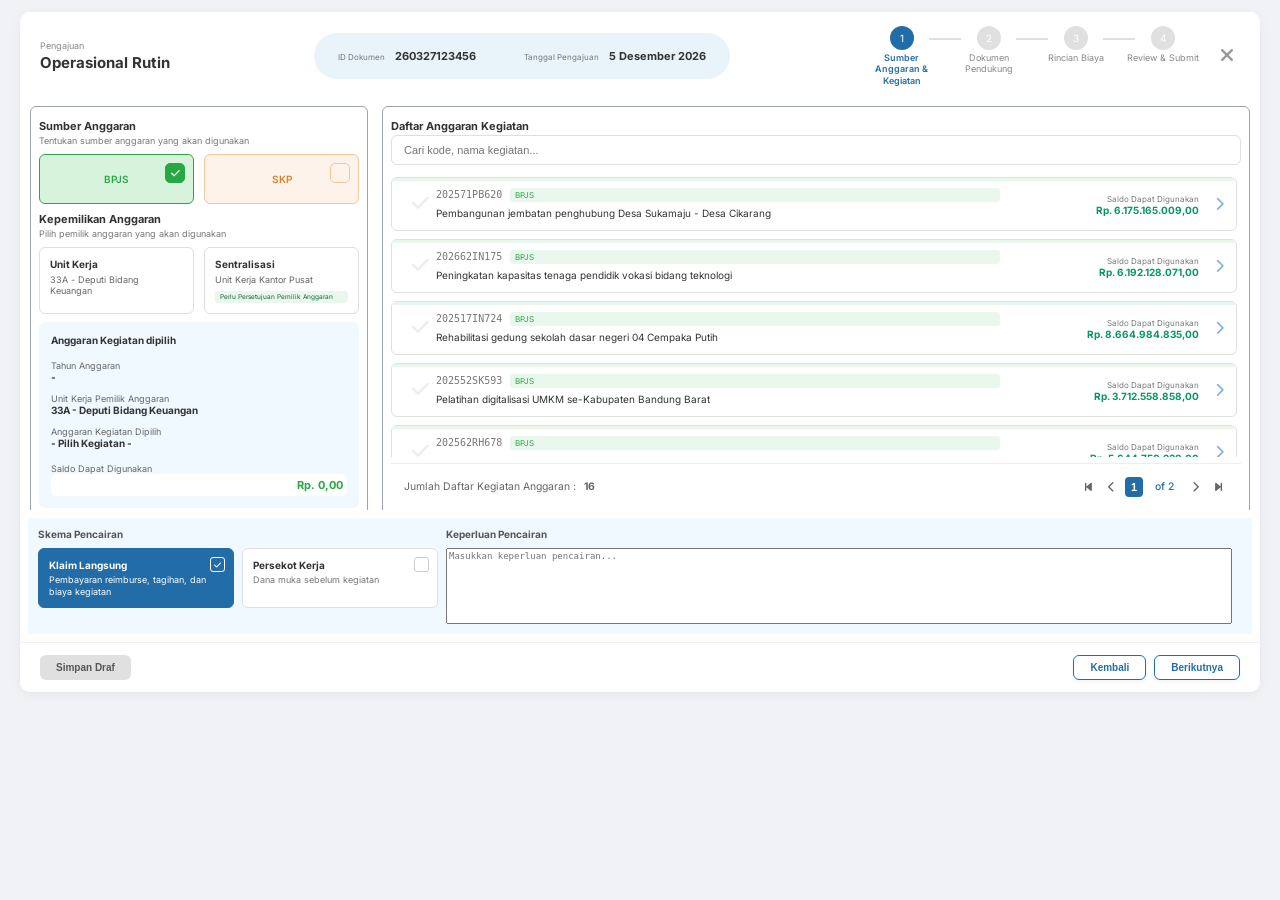
==== commit 8bf1544f: "menambahkan perjalanan dinas" ====
--- a/form-operasional.html
+++ b/form-operasional.html
@@ -35,7 +35,7 @@
                 </div>
                 <div class="info-pill">
                     <span class="label">Tanggal Pengajuan</span>
-                    <span class="value">21 Desember 2026</span>
+                    <span class="value" id="doc-date" data-status="draft" data-date=""></span>
                 </div>
             </div>
 
@@ -51,7 +51,7 @@
         <!-- ========================================== -->
         <!-- WRAPPER STEP 1: SUMBER ANGGARAN & KEGIATAN -->
         <!-- ========================================== -->
-        <div id="step-1-wrapper" style="display: flex; flex-direction: column; flex-grow: 1; overflow: hidden;">
+        <div id="step-1-wrapper" class="step-content" style="display: flex; flex-direction: column; flex-grow: 1; overflow: hidden;">
             <!-- [EXISTING STEP 1 CODE UNCHANGED - KEPT AS IS IN ORIGINAL FILE] -->
             <main class="form-content-grid">
                 <!-- Left Panel -->
@@ -77,11 +77,11 @@
                         <p class="subtitle">Pilih pemilik anggaran yang akan digunakan</p>
                         <div class="card-grid-2">
                             <div class="select-card plain-card">
-                                <strong>Unit Kerja Pengaju</strong>
+                                <strong>Unit Kerja</strong>
                                 <span>33A - Deputi Bidang Keuangan</span>
                             </div>
                             <div class="select-card plain-card" id="trigger-sentralisasi">
-                                <strong>Sentralisasi Anggaran</strong>
+                                <strong>Sentralisasi</strong>
                                 <span>Unit Kerja Kantor Pusat</span>
                                 <div class="badge-mini badge-green">Perlu Persetujuan Pemilik Anggaran</div>
                             </div>
@@ -117,9 +117,7 @@
                         <input type="text" id="search-anggaran" class="base-textbox full-width search-input"
                             placeholder="Cari kode, nama kegiatan...">
                         <div class="list-container" id="anggaran-list-container">
-                            <!-- Kontainer Daftar Item Anggaran -->
-                            <div id="list-anggaran-container" style="display: block; width: 100%;">
-                            </div>
+                            <div id="list-anggaran-container" style="display: block; width: 100%;"></div>
                         </div>
 
                         <div class="table-footer list-pagination">
@@ -127,12 +125,12 @@
                                 Jumlah Daftar Kegiatan Anggaran : <strong id="total-anggaran-count">0</strong>
                             </div>
                             <div class="pagination-controls">
-                                <button class="page-btn"><i class="fas fa-step-backward"></i></button>
-                                <button class="page-btn"><i class="fas fa-chevron-left"></i></button>
-                                <button class="page-btn active-page">1</button>
-                                <span class="page-text">of 5</span>
-                                <button class="page-btn"><i class="fas fa-chevron-right"></i></button>
-                                <button class="page-btn"><i class="fas fa-step-forward"></i></button>
+                                <button class="page-btn" id="btn-first"><i class="fas fa-step-backward"></i></button>
+                                <button class="page-btn" id="btn-prev"><i class="fas fa-chevron-left"></i></button>
+                                <button class="page-btn active-page" id="current-page-num">1</button>
+                                <span class="page-text" id="total-pages-text">of 1</span>
+                                <button class="page-btn" id="btn-next"><i class="fas fa-chevron-right"></i></button>
+                                <button class="page-btn" id="btn-last"><i class="fas fa-step-forward"></i></button>
                             </div>
                         </div>
                     </div>
@@ -172,12 +170,11 @@
 
                 <div class="keperluan-container">
                     <h3>Keperluan Pencairan</h3>
-                    <textarea
-                        class="base-textarea full-width">BEBAN PEMBINAAN ADMINISTRASI UNTUK PEMBAYARAN SPPD NOMOR: SPPD/70297/112025...</textarea>
+                    <textarea class="base-textarea full-width" placeholder="Masukkan keperluan pencairan..."></textarea>
                 </div>
             </section>
 
-            <footer class="form-footer">
+            <!-- <footer class="form-footer">
                 <button class="base-button secondary-btn" onclick="simpanDraft()">Simpan Draf</button>
                 <div class="right-actions">
                     <button class="base-button primary-btn outline-blue"
@@ -185,13 +182,13 @@
                     <button type="button" class="base-button primary-btn outline-blue"
                         onclick="nextStep()">Berikutnya</button>
                 </div>
-            </footer>
+            </footer> -->
         </div>
 
         <!-- ========================================== -->
         <!-- WRAPPER STEP 2: DOKUMEN PENDUKUNG          -->
         <!-- ========================================== -->
-        <div id="step-2-wrapper" style="display: none; flex-direction: column; flex-grow: 1; overflow: hidden;">
+        <div id="step-2-wrapper" class="step-content" style="display: none; flex-direction: column; flex-grow: 1; overflow: hidden;">
             <main class="step3-main-grid">
                 <!-- Left Panel: Context & Summary -->
                 <div class="step3-left-panel">
@@ -219,32 +216,23 @@
                             <strong class="val amount text-green" id="step3-summary-saldo">Rp. 0,00</strong>
                         </div>
                     </div>
+                    
+                    <div class="section-block">
+                        <h3>Skema Pencairan dipilih</h3>
+                    </div>
                     <div class="step3-summary-card">
-                        <h4>Skema Pencairan dipilih</h4>
                         <div class="radio-card selected">
                             <div class="radio-indicator"><i class="fas fa-check"></i></div>
                             <strong>Klaim Langsung</strong>
                             <span>Pembayaran reimburse, tagihan, dan biaya kegiatan</span>
                         </div>
-                    </div>
-
-<div class="keperluan-wrapper">
-  <h4>Keperluan Pencairan</h4>
-  
-  <div id="keperluanText" class="keperluan-text-box clamp-3">
-    BEBAN PEMBINAAN ADMINISTRASI UNTUK PEMBAYARAN SPPD NOMOR: SPPD/70297/112025 AN AMRI
-    IRWANSYAH, ELVINA SARI, M ZAKI YAMANI PERIHAL CEK KASUS KARYAWAN PUSKESMAS LADANG TUHA,
-    KOORDINASI KEMENAG DAN BAITUL MAL KAB ACEH SELATAN TERKAIT BEBERAPA HAL PENTING LAINNYA.
-  </div>
-
-  <button 
-    type="button" 
-    id="btnToggleKeperluan" 
-    class="btn-selengkapnya" 
-    onclick="toggleKeperluan()">
-    Lihat Selengkapnya
-  </button>
-</div>
+                        <div class="keperluan-wrapper">
+                            <h4>Keperluan Pencairan</h4>
+                            <div class="keperluan-text-box"></div>
+                        </div>
+                    </div>
+
+                    
                 </div>
 
                 <!-- Middle Panel: Uploaded Files & Upload Dropzone -->
@@ -396,13 +384,17 @@
                         </ul>
                     </div>
 
-                    <div class="upload-area-dashed compact-upload">
+                    <div class="upload-area-dashed compact-upload" id="dropArea">
+                        <!-- Input file disembunyikan -->
+                        <input type="file" id="fileInput" style="display: none;" multiple
+                            accept=".pdf,.jpg,.jpeg,.png" />
+
                         <div class="upload-icon">
                             <i class="fas fa-cloud-upload-alt"></i>
                         </div>
                         <h4>Tarik file & lepaskan di area ini</h4>
                         <p>atau klik untuk memilih file</p>
-                        <span class="format-text">Format: PDF, JPG, JPEG, PNG, IMG | Max: 10Mb per file</span>
+                        <span class="format-text">Format: PDF, JPG, JPEG, PNG | Max: 10Mb per file</span>
                     </div>
                 </div>
 
@@ -422,23 +414,22 @@
                 </div>
             </main>
 
-            <footer class="form-footer">
+            <!-- <footer class="form-footer">
                 <button class="base-button secondary-btn" onclick="simpanDraft()">Simpan Draf</button>
                 <div class="right-actions">
                     <button type="button" class="base-button primary-btn outline-blue"
                         onclick="prevStep()">Kembali</button>
                     <button type="button" class="base-button primary-btn outline-blue"
                         onclick="nextStep()">Berikutnya</button>
-
-                </div>
-            </footer>
+                </div>
+            </footer> -->
         </div>
 
         <!-- ========================================== -->
         <!-- WRAPPER STEP 3: Detil Perjalanan             -->
         <!-- ========================================== -->
         <!-- STEP 3 WRAPPER LENGKAP -->
-        <div id="step-3-wrapper" class="s3-step-wrapper" style="display: none;">
+        <div id="step-3-wrapper" class="step-content s3-step-wrapper" style="display: none;">
             <!-- Header Banner Anggaran -->
             <div class="step2-info-bar">
                 <!-- Blok Kiri (Biru Muda Utuh) -->
@@ -880,7 +871,7 @@
             </div>
 
             <!-- Footer Aksi -->
-            <footer class="form-footer">
+            <!-- <footer class="form-footer">
                 <button class="base-button secondary-btn" onclick="simpanDraft()">Simpan Draf</button>
                 <div class="right-actions">
                     <button type="button" class="base-button primary-btn outline-blue"
@@ -889,14 +880,14 @@
                         onclick="nextStep()">Berikutnya</button>
 
                 </div>
-            </footer>
+            </footer> -->
 
         </div>
 
         <!-- ========================================== -->
         <!-- WRAPPER STEP 4: RINCIAN BIAYA              -->
         <!-- ========================================== -->
-        <div id="step-4-wrapper" style="display: none; flex-direction: column; flex-grow: 1; overflow: hidden;">
+        <div id="step-4-wrapper" class="step-content" style="display: none; flex-direction: column; flex-grow: 1; overflow: hidden;">
             <div class="step2-info-bar">
                 <!-- Blok Kiri (Biru Muda Utuh) -->
                 <div class="info-item">
@@ -1051,13 +1042,79 @@
 
 
 
-                        <!-- Kwitansi List Area -->
-                        <div class="s4-kwitansi-area">
+                        <!-- kuitansi List Area -->
+                        <div class="s4-kuitansi-area">
+                            <div id="cardDetilPerjalananDinas" class="detil-perjalanan-card">
+                            <div class="detil-perjalanan-title">Detil perjalanan dinas</div>
+                            
+                            <div class="detil-perjalanan-body">
+                                <!-- Kolom 1: Jenis & Transportasi -->
+                                <div class="detil-perjalanan-col">
+                                <div class="detil-row">
+                                    <span class="detil-label">Jenis Perjalanan</span>
+                                    <span class="detil-val-bold">Luar kota</span>
+                                </div>
+                                <div class="detil-row">
+                                    <span class="detil-label">Transportasi</span>
+                                    <div class="transport-badge">
+                                    <i class="fas fa-train"></i>
+                                    <span>Kereta Api</span>
+                                    <i class="fas fa-check-circle check-icon"></i>
+                                    </div>
+                                </div>
+                                </div>
+
+                                <!-- BOX PUTIH TENGAH (TANGGAL + HIGHLIGHT DURASI) -->
+                                <div class="detil-box-white">
+                                <!-- Info Tanggal -->
+                                <div class="detil-perjalanan-col detil-col-gap">
+                                    <div class="detil-row">
+                                    <span class="detil-label detil-label-date">Tanggal Berangkat</span>
+                                    <span class="detil-val">01 Agustus 2026</span>
+                                    </div>
+                                    <div class="detil-row">
+                                    <span class="detil-label detil-label-date">Tanggal Kembali</span>
+                                    <span class="detil-val">05 Agustus 2026</span>
+                                    </div>
+                                    <div class="detil-row">
+                                    <span class="detil-label detil-label-date">Durasi Perjalanan</span>
+                                    <span class="detil-val">5 Hari</span>
+                                    </div>
+                                </div>
+
+                                <!-- Durasi Perjalanan Besar -->
+                                <div class="detil-highlight-box">
+                                    <div class="highlight-label">Durasi Perjalanan</div>
+                                    <div class="highlight-val">5 Hari</div>
+                                </div>
+                                </div>
+
+                                <!-- Kolom 4: Rute Kota -->
+                                <div class="detil-perjalanan-col detil-col-gap">
+                                <div class="detil-row">
+                                    <span class="detil-label detil-label-city">Kota Asal</span>
+                                    <span class="detil-val">Jakarta</span>
+                                </div>
+                                <div class="detil-row">
+                                    <span class="detil-label detil-label-city">Kota Tujuan</span>
+                                    <span class="detil-val">Denpasar</span>
+                                </div>
+                                <div class="detil-row">
+                                    <span class="detil-label detil-label-city">Kota Kembali</span>
+                                    <span class="detil-val">Jakarta</span>
+                                </div>
+                                </div>
+                            </div>
+                            </div>
                             <div class="kw-area-header">
+                                
                                 <!-- Sisi Kiri (Title / Dropdown) -->
                                 <div class="header-left-slot">
-                                    <!-- Tampilan Default / Badan Usaha -->
-                                    <h4 id="titleBadanUsaha" class="kw-title">Daftar Kwitansi</h4>
+                                        <!-- Container judul di luar list -->
+                                    <div class="kw-header-wrapper" style="display: flex; align-items: center; gap: 8px;">
+                                        <h4 id="titleBadanUsaha" class="kw-title" style="margin: 0;">Kuitansi / Invoice</h4>
+                                        <div id="container-extra-badge" class="kw-total"></div> <!-- Wadah kosong untuk badge dinamis -->
+                                    </div>
 
                                     <!-- Tampilan Khusus Perorangan (Dropdown) -->
                                     <div id="dropdownPerorangan" class="kw-select-group" style="display: none;">
@@ -1074,14 +1131,14 @@
                                 </div>
 
                                 <!-- Sisi Kanan (Tombol Tambah Dinamis) -->
-                                <button type="button" id="btnAddHeader" class="btn-add-kwitansi"
+                                <button type="button" id="btnAddHeader" class="btn-add-kuitansi"
                                     onclick="handleTambah()">
-                                    <i class="fas fa-plus"></i> <span id="btnAddText">Tambah Kwitansi / Invoice</span>
+                                    <i class="fas fa-plus"></i> <span id="btnAddText">Tambah kuitansi / Invoice</span>
                                 </button>
                             </div>
 
-                            <!-- Kwitansi Items Container -->
-                            <div class="kw-list" id="kwitansi-list-container">
+                            <!-- kuitansi Items Container -->
+                            <div class="kw-list" id="kuitansi-list-container">
                                 <!-- Generated by JS based on selection -->
                             </div>
                         </div>
@@ -1090,19 +1147,19 @@
                 </div>
             </main>
 
-            <footer class="form-footer">
+            <!-- <footer class="form-footer">
                 <button class="base-button secondary-btn" onclick="simpanDraft()">Simpan Draf</button>
                 <div class="right-actions">
                     <button class="base-button primary-btn outline-blue" onclick="prevStep()">Kembali</button>
                     <button class="base-button primary-btn outline-blue" onclick="nextStep()">Berikutnya</button>
                 </div>
-            </footer>
+            </footer> -->
         </div>
 
         <!-- ========================================== -->
         <!-- WRAPPER STEP 5: REVIEW & SUBMIT (ADD AT THE END) -->
         <!-- ========================================== -->
-        <div id="step-5-wrapper" style="display: none; flex-direction: column; flex-grow: 1; overflow: hidden;">
+        <div id="step-5-wrapper" class="step-content" style="display: none; flex-direction: column; flex-grow: 1; overflow: hidden;">
             <div class="step2-info-bar">
                 <!-- Blok Kiri (Biru Muda Utuh) -->
                 <div class="info-item">
@@ -1133,7 +1190,7 @@
                             <span class="s5-info-label">Nama Pengaju</span>
                             <strong class="s5-info-value">Satria Arindra</strong>
                         </div>
-                                                <div class="info-row-inline">
+                        <div class="info-row-inline">
                             <span class="s5-info-label">Sub Unit Kerja</span>
                             <strong class="s5-info-value">Asisten Deputi Bidang Treasury</strong>
                         </div>
@@ -1141,11 +1198,6 @@
                         <div class="info-row-stacked">
                             <span class="s5-info-label">Keperluan</span>
                             <p class="info-desc">
-                                BEBAN PEMBINAAN ADMINISTRASI UNTUK PEMBAYARAN SPPD NOMOR: SPPD/70297/112025 AN AMRI
-                                IRAWANSYAH, ELVINA SARI, M ZAKI YAMANI PERIHAL CEK KASUS KARYAWAN PUSKESMAS LADANG TUHA,
-                                KOORDINASI KEMENAG DAN BAITUL MAL KAB ACEH SELATAN TERKAIT PROGRAM BPJS KETENAGAKERJAAN
-                                SESUAI DENGAN BUKTI TERLAMPIR KOORDINASI KEMENAG DAN BAITUL MAL KAB ACEH SELATAN
-                            </p>
                         </div>
                     </div>
 
@@ -1164,99 +1216,45 @@
                             </div>
                         </div>
 
-  <!-- Header -->
-  <div class="doc-header-inline" onclick="openFilePreviewModal()" role="button" title="Perbesar / Lihat Pop-up">
-    <h4>Dokumen Pendukung</h4>
-    <span class="pt-zoom">
-      <i class="fas fa-up-right-from-square"></i>
-    </span>
-  </div>
-
-  <!-- Summary Card -->
-  <div class="doc-summary-card">
-    <div class="summary-stats">
-      <div class="stat-item">
-        <span class="stat-value">7</span>
-        <span class="stat-label">Dokumen diunggah</span>
-      </div>
-      <div class="stat-item">
-        <span class="stat-value">8/8</span>
-        <span class="stat-label">Wajib Lengkap</span>
-      </div>
-    </div>
-    
-    <!-- Progress Bar -->
-    <div class="progress-wrapper">
-      <div class="progress-bar-fill" style="width: 100%;"></div>
-      <span class="progress-percent">100%</span>
-    </div>
-  </div>
-
-  <!-- Spacer Area (Area Kosong) -->
-  <div class="doc-body-spacer"></div>
-
-  <!-- Footer Button -->
-  <div class="doc-footer-action">
-    <button type="button" class="btn-preview-merged" onclick="openMergedPreview()">
-      Buka pratinjau gabungan
-    </button>
-  </div>
-
-                        <!-- <div class="catatan-label">Catatan</div> -->
-
-                        <!-- Catatan Pengembalian Wrapper -->
-                        <!-- <div class="return-notes-container">
-                            <div class="return-notes-title">Catatan Pengembalian</div>
-
-                            <div class="note-card">
-                                <div class="note-header">
-                                    <span class="note-badge">Verifikator Keuangan</span>
-                                    <span class="note-date">12 Februari 2026</span>
-                                </div>
-                                <div class="note-name">Siti Aminah, S.E.</div>
-                                <div class="note-desc">
-                                    Dokumen pendukung tidak lengkap. Kuitansi pembayaran belum dilampirkan dan kode akun belanja tidak sesuai dengan jenis pengeluaran.
-                                </div>
-                            </div>
-
-                            <div class="note-card">
-                                <div class="note-header">
-                                    <span class="note-badge">Pejabat Pembuat Komitmen</span>
-                                    <span class="note-date">15 Februari 2026</span>
-                                </div>
-                                <div class="note-name">Ir. Budi Santoso, M.M.</div>
-                                <div class="note-desc">
-                                    Nominal pengajuan melebihi pagu anggaran triwulan III. Mohon disesuaikan dengan sisa alokasi yang tersedia.
-                                </div>
-                            </div>
-
-                            <div class="note-card">
-                                <div class="note-header">
-                                    <span class="note-badge">Verifikator Keuangan</span>
-                                    <span class="note-date">20 Maret 2026</span>
-                                </div>
-                                <div class="note-name">Ahmad Fauzi, S.Ak.</div>
-                                <div class="note-desc">
-                                    Mohon melampirkan lembar pengesahan...
-                                </div>
-                            </div>
-
-                            <div class="panel-pagination">
-                                <span class="total-rincian"></span>
-                                <div class="pagination-controls mini-pagination">
-                                    <button class="page-btn"><i class="fas fa-step-backward"></i></button>
-                                    <button class="page-btn"><i class="fas fa-chevron-left"></i></button>
-                                    <button class="page-btn active-page">1</button>
-                                    <span class="page-text">of 5</span>
-                                    <button class="page-btn"><i class="fas fa-chevron-right"></i></button>
-                                    <button class="page-btn"><i class="fas fa-step-forward"></i></button>
-                                </div>
-                            </div>
-
-                        </div> -->
-
-                    </div>
-
+                        <!-- Header -->
+                        <div class="doc-header-inline" onclick="openFilePreviewModal()" role="button"
+                            title="Perbesar / Lihat Pop-up">
+                            <h4>Dokumen Pendukung</h4>
+                            <span class="pt-zoom">
+                                <i class="fas fa-up-right-from-square"></i>
+                            </span>
+                        </div>
+
+                        <!-- Summary Card -->
+                        <div class="doc-summary-card">
+                            <div class="summary-stats">
+                                <div class="stat-item">
+                                    <span class="stat-value">7</span>
+                                    <span class="stat-label">Dokumen diunggah</span>
+                                </div>
+                                <div class="stat-item">
+                                    <span class="stat-value">8/8</span>
+                                    <span class="stat-label">Wajib Lengkap</span>
+                                </div>
+                            </div>
+
+                            <!-- Progress Bar -->
+                            <div class="progress-wrapper">
+                                <div class="progress-bar-fill" style="width: 100%;"></div>
+                                <span class="progress-percent">100%</span>
+                            </div>
+                        </div>
+
+                        <!-- Spacer Area (Area Kosong) -->
+                        <div class="doc-body-spacer"></div>
+
+                        <!-- Footer Button -->
+                        <footer class="doc-footer-action">
+                            <button type="button" class="btn-preview-merged" onclick="openMergedPreview()">
+                                Buka pratinjau gabungan
+                            </button>
+                        </footer>
+                    </div>
                 </div>
 
                 <!-- Part B: Middle Side (Icon Buttons Centered Vertically) -->
@@ -1284,16 +1282,6 @@
                         <div class="header-info">
                             <h1>Rincian Biaya</h1>
                             <p>Rincian biaya penggunaan anggaran yang diajukan.</p>
-                        </div>
-                        <div class="header-summary">
-                            <div class="step4-summary-box">
-                                <span class="summary-title">Total Potongan Pajak Penghasilan (PPh)</span>
-                                <span class="summary-amount text-red">Rp. 10.000.000,00</span>
-                            </div>
-                            <div class="step4-summary-box">
-                                <span class="summary-title">Total Nilai transfer</span>
-                                <span class="summary-amount text-green">Rp. 1.000.000.000,00</span>
-                            </div>
                         </div>
                     </header>
 
@@ -2675,7 +2663,7 @@
                                 </div>
 
                             </div>
-                            <div class="s5-list-container">
+                            <div class="s5-list-container s5-aktivitas">
                                 <!-- Right Content: Aktivitas Dokumen -->
                                 <div class="content-panel">
                                     <div class="content-header">
@@ -2706,7 +2694,7 @@
                                                 <span class="activity-meta">Budi Santoso · Deputi Unit Kerja · 20 Mar
                                                     2026, 10:42</span>
                                                 <p class="activity-note">Dokumen pendukung belum sesuai dengan kegiatan
-                                                    yang diajukan. Mohon perbarui kwitansi dan rincian biaya.</p>
+                                                    yang diajukan. Mohon perbarui kuitansi dan rincian biaya.</p>
                                             </div>
                                         </div>
 
@@ -2751,18 +2739,48 @@
                         </div>
                     </div>
 
+                    <footer class="s5-header">
+                        <div class="header-summary">
+                            <div class="step4-summary-box">
+                                <span class="summary-title">Total Pengajuan</span>
+                                <span class="summary-amount">Rp. 10.000.000,00</span>
+                            </div>
+                            <div class="step4-summary-box">
+                                <span class="summary-title">Total Pajak Penghasilan (PPh)</span>
+                                <span class="summary-amount text-red">Rp. 10.000.000,00</span>
+                            </div>
+                            <div class="step4-summary-box">
+                                <span class="summary-title">Total transfer</span>
+                                <span class="summary-amount text-green">Rp. 1.000.000.000,00</span>
+                            </div>
+                        </div>
+                    </footer>
+
             </main>
 
             <!-- Specific Footer for Step 4 with "Submit" button -->
-            <footer class="form-footer">
+            <!-- <footer class="form-footer">
                 <button class="base-button secondary-btn" onclick="simpanDraft()">Simpan Draf</button>
                 <div class="right-actions">
                     <button type="button" class="base-button primary-btn outline-blue"
                         onclick="prevStep()">Kembali</button>
                     <button class="btn-submit-primary" onclick="submitPengajuan()">Submit</button>
                 </div>
-            </footer>
+            </footer> -->
         </div>
+
+        
+        <!-- ========================================== -->
+        <!-- FOOTER -->
+        <!-- ========================================== -->
+        <footer class="form-footer">
+            <button class="base-button secondary-btn" onclick="simpanDraft()">Simpan Draf</button>
+            <div class="right-actions">
+                <button class="base-button primary-btn outline-blue" onclick="prevStep()">Kembali</button>
+                <button id="btn-nextstep" style="display: none" class="base-button primary-btn outline-blue" onclick="nextStep()">Berikutnya</button>
+                <button id="btn-submit" style="display: none" class="btn-submit-primary"  onclick="submitPengajuan()">Submit</button>
+            </div>
+        </footer> 
 
     </div>
 
@@ -2801,7 +2819,7 @@
                 <label class="custom-checkbox-row">
                     <input type="checkbox">
                     <span class="checkbox-box"><i class="fas fa-check"></i></span>
-                    <span class="checkbox-text">Kwitansi / Invoice</span>
+                    <span class="checkbox-text">kuitansi / Invoice</span>
                 </label>
 
                 <!-- Disabled Unchecked State (As referenced in image_f90c26.png) -->
@@ -2919,25 +2937,7 @@
                     </div>
                 </div>
 
-                <!-- Card 2: Perorangan (Rudi Hartono) -->
-                <!-- <div class="person-card card-perorangan">
-                    <div class="pc-header">
-                        <div class="pc-title-area">
-                            <h4>Rudi Hartono</h4>
-                            <span>Kementrian Perdagangan</span>
-                        </div>
-                        <div class="pc-badge">Perorangan</div>
-                    </div>
-                    <div class="pc-body">
-                        <div class="detail-item"><span>Kode</span><strong>EJ15000157</strong></div>
-                        <div class="detail-item"><span>NPWP <i class="fas fa-eye-slash text-red"></i></span><strong>12-34.39843.883026</strong></div>
-                        <div class="detail-item"><span>KTP <i class="fas fa-check-circle text-green"></i></span><strong>1234567890123459</strong></div>
-                        <div class="detail-item"><span>PTKP</span><strong>K/3</strong></div>
-                        <div class="detail-item"><span>Unit Kerja</span><strong>J16 - Jakarta Pusat</strong></div>
-                    </div>
-                </div> -->
-
-                <!-- Card 3: Badan Usaha (PT Toyota) - CLICKABLE TO OPEN MODAL -->
+                <!-- Card 2: Badan Usaha (PT Toyota) - CLICKABLE TO OPEN MODAL -->
                 <div class="person-card card-badan" onclick="openRekeningModal()">
                     <div class="pc-header">
                         <div class="pc-title-area">
@@ -2958,23 +2958,6 @@
                         </div>
                     </div>
                 </div>
-
-                <!-- Card 4: Badan Usaha (Jungle Trekking Tours) -->
-                <!-- <div class="person-card card-badan">
-                    <div class="pc-header">
-                        <div class="pc-title-area">
-                            <h4>Jungle Trekking Tours</h4>
-                            <span>Siti Nurhaliza Putri</span>
-                        </div>
-                        <div class="pc-badge">Badan Usaha</div>
-                    </div>
-                    <div class="pc-body">
-                        <div class="detail-item"><span>Kode</span><strong>RC100000471</strong></div>
-                        <div class="detail-item"><span>NPWP <i class="fas fa-eye-slash text-red"></i></span><strong>12-34.39843.883024</strong></div>
-                        <div class="detail-item"><span>KTP <i class="fas fa-check-circle text-green"></i></span><strong>1234567890123457</strong></div>
-                        <div class="detail-item"><span>Unit Kerja</span><strong>C11 - Pasaman Padang</strong></div>
-                    </div>
-                </div> -->
 
             </div>
 
@@ -3064,14 +3047,6 @@
 
                 <!-- Right: Dynamic Content -->
                 <div class="rek-split-right">
-
-                    <!-- View 0: Empty (Default) -->
-                    <!-- <div id="rek-view-empty" class="rek-view-panel active">
-                        <div class="rek-empty-state">
-                            <i class="fas fa-folder-open"></i>
-                            <p>Belum ada data</p>
-                        </div>
-                    </div> -->
 
                     <!-- View 1: Terdaftar -->
                     <div id="rek-view-terdaftar" class="rek-view-panel active">
@@ -3366,11 +3341,11 @@
                     </div>
                 </div>
 
-                <!-- Row 2: No Kwitansi & ID Dokumen -->
+                <!-- Row 2: No kuitansi & ID Dokumen -->
                 <div class="ppn-grid-row">
-                    <div class="ppn-col-label">No Kwitansi / Invoice</div>
+                    <div class="ppn-col-label">No kuitansi / Invoice</div>
                     <div class="ppn-col-input">
-                        <input type="text" id="ppnNoKwitansi" class="ppn-input" value="123/567/901/345/789/" />
+                        <input type="text" id="ppnNokuitansi" class="ppn-input" value="123/567/901/345/789/" />
                     </div>
                     <div class="ppn-col-label-right">ID Dokumen</div>
                     <div class="ppn-col-input-right">
--- a/style.css
+++ b/style.css
@@ -1,288 +1,284 @@
 /* Import a clean modern font to match Figma */
-@import url('https://fonts.googleapis.com/css2?family=Inter:wght@400;500;600;700&display=swap');
+@import url("https://fonts.googleapis.com/css2?family=Inter:wght@400;500;600;700&display=swap");
 
 :root {
-    --primary-blue: #2468d6;
-    --primary-blue-hover: #1b53b0;
-    --yellow-btn: #ffd600;
-    --yellow-btn-hover: #e6c100;
-    --border-color: #dcdfe6;
-    --text-main: #333333;
-    --text-muted: #666666;
-    --bg-light: #f5f7fa;
-    --bg-white: #ffffff;
-    --font-family: 'Inter', sans-serif;
+  --primary-blue: #2468d6;
+  --primary-blue-hover: #1b53b0;
+  --yellow-btn: #ffd600;
+  --yellow-btn-hover: #e6c100;
+  --border-color: #dcdfe6;
+  --text-main: #333333;
+  --text-muted: #666666;
+  --bg-light: #f5f7fa;
+  --bg-white: #ffffff;
+  --font-family: "Inter", sans-serif;
 }
 
 body {
-    margin: 0;
-    padding: 20px;
-    font-family: var(--font-family);
-    color: var(--text-main);
-    background-color: var(--bg-light);
-    font-size: 12px;
-}
-
-/* Typography & Layout */
+  margin: 0;
+  padding: 20px;
+  font-family: var(--font-family);
+  color: var(--text-main);
+  background-color: var(--bg-light);
+  font-size: 12px;
+}
+
 .main-content {
-    max-width: 1600px;
-    margin: 0 auto;
+  max-width: 1600px;
+  margin: 0 auto;
 }
 
 .header-section {
-    display: flex;
-    justify-content: space-between;
-    align-items: center;
-    margin-bottom: 20px;
-    max-width: 1520px;
+  display: flex;
+  justify-content: space-between;
+  align-items: center;
+  margin-bottom: 20px;
+  max-width: 1520px;
 }
 
 .page-title {
-    font-size: 16px;
-    font-weight: 700;
-    color: #444;
-    margin: 0;
-}
-
-/* Base Components (Referencing your sample structure) */
+  font-size: 16px;
+  font-weight: 700;
+  color: #444;
+  margin: 0;
+}
+
 .main-button {
-    display: inline-flex;
-    align-items: center;
-    gap: 8px;
-    padding: 8px 16px;
-    border: none;
-    border-radius: 6px;
-    font-weight: 600;
-    cursor: pointer;
-    font-size: 12px;
-    transition: all 0.2s ease;
-    color: #1565c0;
+  display: inline-flex;
+  align-items: center;
+  gap: 8px;
+  padding: 8px 16px;
+  border: none;
+  border-radius: 6px;
+  font-weight: 600;
+  cursor: pointer;
+  font-size: 12px;
+  transition: all 0.2s ease;
+  color: #1565c0;
 }
 
 .primary-btn {
-    background-color: var(--yellow-btn);
-    /* color: #333; */
-    box-shadow: 0 2px 4px rgba(0,0,0,0.05);
+  background-color: var(--yellow-btn);
+  box-shadow: 0 2px 4px rgba(0, 0, 0, 0.05);
 }
 
 .primary-btn:hover {
-    background-color: var(--yellow-btn-hover);
-    transform: translateY(-1px);
-}
-
-.base-textbox, .base-dropbox {
-    padding: 8px 12px;
-    border: 1px solid var(--border-color);
-    border-radius: 6px;
-    font-size: 13px;
-    color: var(--text-main);
-    background-color: var(--bg-white);
-    outline: none;
-    transition: border-color 0.2s;
-}
-
-.base-textbox:focus, .base-dropbox:focus {
-    border-color: var(--primary-blue);
+  background-color: var(--yellow-btn-hover);
+  transform: translateY(-1px);
+}
+
+.base-textbox,
+.base-dropbox {
+  padding: 8px 12px;
+  border: 1px solid var(--border-color);
+  border-radius: 6px;
+  font-size: 11px;
+  color: var(--text-main);
+  background-color: var(--bg-white);
+  outline: none;
+  transition: border-color 0.2s;
+}
+
+.base-textbox:focus,
+.base-dropbox:focus {
+  border-color: var(--primary-blue);
 }
 
 .base-textbox[readonly] {
-    color: var(--primary-blue);
-    cursor: pointer;
-}
-
-/* Filter Bar */
+  color: var(--primary-blue);
+  cursor: pointer;
+}
+
 .filter-bar {
-    display: flex;
-    justify-content: space-between;
-    align-items: center;
-    margin-bottom: 0px;
-    gap: 15px;
-    flex-wrap: wrap;
+  display: flex;
+  justify-content: space-between;
+  align-items: center;
+  margin-bottom: 0px;
+  gap: 15px;
+  flex-wrap: wrap;
 }
 
 .filter-group {
-    display: flex;
-    align-items: flex-end; /* Semua elemen sejajar di garis bawah */
-    gap: 10px;
-    position: relative;
-    margin-bottom: 0;      /* Hapus margin bawah agar tidak ada jarak ke tabel */
+  display: flex;
+  align-items: flex-end;
+  gap: 10px;
+  position: relative;
+  margin-bottom: 0;
 }
 
 .status-select {
-    width: 140px;
-}
-
-/* Container tombol tab */
+  width: 140px;
+}
+
 .tab-group {
-    display: flex;
-    align-items: center;
-    gap: 12px; /* Memberi jarak/pemisah antar tombol */
-}
-
-/* Base style untuk semua tombol tab (Inaktif) */
+  display: flex;
+  align-items: center;
+  gap: 12px;
+}
+
 .tab-btn {
-    position: relative;
-    padding: 6px 14px;
-    font-size: 14px;
-    font-weight: 500;
-    width: 143px;
-    color: #4b5563;
-    background-color: #ffffff;
-    border: 1px solid #9ca3af;
-    border-radius: 9999px; /* Bentuk pill/kapsul */
-    cursor: pointer;
-    transition: all 0.2s ease;
-    outline: none;
-    font-size: 13px;
+  position: relative;
+  padding: 6px 14px;
+  font-size: 14px;
+  font-weight: 500;
+  width: 143px;
+  color: #4b5563;
+  background-color: #ffffff;
+  border: 1px solid #9ca3af;
+  border-radius: 9999px;
+  cursor: pointer;
+  transition: all 0.2s ease;
+  outline: none;
+  font-size: 13px;
 }
 
 .tab-btn:hover {
-    background-color: #f3f4f6;
-}
-
-/* Tab yang sedang Aktif (Biru penuh menempel ke bawah) */
+  background-color: #f3f4f6;
+}
+
 .tab-btn.active {
-    background-color: #1f6fa8;
-    color: #ffffff;
-    border: 1px solid #1f6fa8;
-    border-radius: 12px 12px 0 0; /* Melengkung di atas, rata di bawah */
-    margin-bottom: -10px; /* Menempel langsung ke border bawah banner */
-    padding-bottom: 11px;
-    z-index: 50;
+  background-color: #1f6fa8;
+  color: #ffffff;
+  border: 1px solid #1f6fa8;
+  border-radius: 12px 12px 0 0;
+  margin-bottom: -10px;
+  padding-bottom: 11px;
+  z-index: 50;
 }
 .tab-btn.active::after {
-    content: "";
-    position: absolute;
-    left: -21px;               /* Lebar jembatan di kiri */
-    bottom: -18px;               /* Tinggi jembatan */
-    height: 20px;
-    width: 183px;
-    background-color: #1f6fa8;
-    z-index: 51;
-    pointer-events: none;
-
-    /* Masking: Memotong sudut kiri & kanan tembus sampai ke bawah tanpa sisa */
-    --r: 20px; /* Radius lengkungan cekung (sesuaikan dengan tinggi height) */
-    
-    mask: radial-gradient(var(--r) at 0 0, #0000 98%, #000) 0 0/var(--r) 100% no-repeat,
-          radial-gradient(var(--r) at 100% 0, #0000 98%, #000) 100% 0/var(--r) 100% no-repeat,
-          linear-gradient(#000 0 0) center/calc(100% - (2 * var(--r))) 100% no-repeat;
-          
-    -webkit-mask: radial-gradient(var(--r) at 0 0, #0000 98%, #000) 0 0/var(--r) 100% no-repeat,
-                  radial-gradient(var(--r) at 100% 0, #0000 98%, #000) 100% 0/var(--r) 100% no-repeat,
-                  linear-gradient(#000 0 0) center/calc(100% - (2 * var(--r))) 100% no-repeat;
+  content: "";
+  position: absolute;
+  left: -21px;
+  bottom: -18px;
+  height: 20px;
+  width: 183px;
+  background-color: #1f6fa8;
+  z-index: 51;
+  pointer-events: none;
+
+  --r: 20px;
+
+  mask:
+    radial-gradient(var(--r) at 0 0, #0000 98%, #000) 0 0 / var(--r) 100%
+      no-repeat,
+    radial-gradient(var(--r) at 100% 0, #0000 98%, #000) 100% 0 / var(--r) 100%
+      no-repeat,
+    linear-gradient(#000 0 0) center/calc(100% - (2 * var(--r))) 100% no-repeat;
+
+  -webkit-mask:
+    radial-gradient(var(--r) at 0 0, #0000 98%, #000) 0 0 / var(--r) 100%
+      no-repeat,
+    radial-gradient(var(--r) at 100% 0, #0000 98%, #000) 100% 0 / var(--r) 100%
+      no-repeat,
+    linear-gradient(#000 0 0) center/calc(100% - (2 * var(--r))) 100% no-repeat;
 }
 .search-box {
-    width: 130px;
-    padding: 10px 14px 10px 40px; /* Padding kiri memberi ruang untuk logo */
-
-    /* Ikon kaca pembesar langsung di dalam background input */
-    background-image: url("data:image/svg+xml,%3Csvg xmlns='http://www.w3.org/2000/svg' fill='none' viewBox='0 0 24 24' stroke='%236b7280' stroke-width='2'%3E%3Cpath stroke-linecap='round' stroke-linejoin='round' d='M21 21l-4.35-4.35M16.65 11a5.65 5.65 0 11-11.3 0 5.65 5.65 0 0111.3 0z'/%3E%3C/svg%3E");
-    background-repeat: no-repeat;
-    background-position: 12px center;
-    background-size: 18px 18px;
+  width: 130px;
+  padding: 10px 14px 10px 40px;
+
+  background-image: url("data:image/svg+xml,%3Csvg xmlns='http://www.w3.org/2000/svg' fill='none' viewBox='0 0 24 24' stroke='%236b7280' stroke-width='2'%3E%3Cpath stroke-linecap='round' stroke-linejoin='round' d='M21 21l-4.35-4.35M16.65 11a5.65 5.65 0 11-11.3 0 5.65 5.65 0 0111.3 0z'/%3E%3C/svg%3E");
+  background-repeat: no-repeat;
+  background-position: 12px center;
+  background-size: 18px 18px;
 }
 
 .search-box:focus {
-    border-color: #3b82f6;
-}
-
-/* Data Table */
+  border-color: #3b82f6;
+}
+
 .base-card.table-container {
-    background-color: var(--bg-white);
-    border-radius: 4px;
-    border: 0.5px solid #226DA8;
-    overflow: hidden;
-    box-shadow: 0 4px 6px rgba(0,0,0,0.02);
-    margin-top: 0px;
-    min-width: 1450px;
-    max-height: 500px;
-    overflow-y: auto
-}
-
-
-/* Pastikan thead nempel di atas */
+  background-color: var(--bg-white);
+  border-radius: 4px;
+  border: 0.5px solid #226da8;
+  overflow: hidden;
+  box-shadow: 0 4px 6px rgba(0, 0, 0, 0.02);
+  margin-top: 0px;
+  min-width: 1450px;
+  max-height: 500px;
+  overflow-y: auto;
+}
+
 .table-container .data-table {
-    border-collapse: separate ;
-    border-spacing: 0 ;
-    width: 100% ;
+  border-collapse: separate;
+  border-spacing: 0;
+  width: 100%;
 }
 
 .table-container .data-table thead th {
-    position: sticky ;
-    top: 0 ;
-    z-index: 10 ;
-    background-color: #ffffff ;
-    box-shadow: inset 0 -1px 0 #e2e8f0;
+  position: sticky;
+  top: 0;
+  z-index: 10;
+  background-color: #ffffff;
+  box-shadow: inset 0 -1px 0 #e2e8f0;
 }
 
 .data-table {
-    width: 100%;
-    border-collapse: collapse;
-    text-align: left;
-    background-color: var(--bg-white);
-    border-radius: 1px;
-    border: 4px solid #226DA8;
-}
-
-.data-table th, .data-table td {
-    padding: 12px 10px;
-    border-bottom: 1px solid var(--border-color);
-    border-right: 1px solid var(--border-color);
-    vertical-align: middle;
-}
-
-.data-table th:last-child, .data-table td:last-child {
-    border-right: none;
+  width: 100%;
+  border-collapse: collapse;
+  text-align: left;
+  background-color: var(--bg-white);
+  border-radius: 1px;
+  border: 4px solid #226da8;
+}
+
+.data-table th,
+.data-table td {
+  padding: 12px 10px;
+  border-bottom: 1px solid var(--border-color);
+  border-right: 1px solid var(--border-color);
+  vertical-align: middle;
+}
+
+.data-table th:last-child,
+.data-table td:last-child {
+  border-right: none;
 }
 
 .data-table th {
-    background-color: #f9fafc;
-    font-weight: 600;
-    color: #555;
-    white-space: nowrap;
-    font-size: 13px;
+  background-color: #f9fafc;
+  font-weight: 600;
+  color: #555;
+  white-space: nowrap;
+  font-size: 13px;
 }
 
 .data-table tbody tr {
-    transition: background-color 0.2s;
+  transition: background-color 0.2s;
 }
 
 .data-table tbody tr:hover {
-    background-color: #f5f8fd;
-}
-
+  background-color: #f5f8fd;
+}
 
 .doc-link {
-    color: var(--primary-blue);
-    text-decoration: none;
+  color: var(--primary-blue);
+  text-decoration: none;
 }
 
 .doc-link:hover {
-    text-decoration: underline;
+  text-decoration: underline;
 }
 
 .truncate {
-    max-width: 200px;
-    white-space: nowrap;
-    overflow: hidden;
-    text-overflow: ellipsis;
+  max-width: 200px;
+  white-space: nowrap;
+  overflow: hidden;
+  text-overflow: ellipsis;
 }
 
 .row-checkbox {
-    width: 16px;
-    height: 16px;
-    cursor: pointer;
-}
-
-/* Mengunci Ukuran Badge Seragam */
+  width: 16px;
+  height: 16px;
+  cursor: pointer;
+}
+
 .badge {
   display: inline-flex;
   align-items: center;
   justify-content: center;
   box-sizing: border-box;
-  width: 90px;           /* Lebar tetap untuk semua status */
-  height: 26px;          /* Tinggi tetap */
+  width: 90px;
+  height: 26px;
   font-size: 12px;
   font-weight: 600;
   border-radius: 4px;
@@ -290,7 +286,6 @@
   white-space: nowrap;
 }
 
-/* Varian Warna Status Badge */
 .badge-draft {
   background-color: #f1f5f9;
   color: #64748b;
@@ -321,27 +316,25 @@
   border: 1px solid #bbdefb;
 }
 
-/* Penataan Kontainer Kolom Status Khusus yang Ada Tanggalnya */
 .status-container {
   display: inline-flex;
   flex-direction: column;
   align-items: flex-start;
   justify-content: center;
-  margin-top: 8px; /* Ubah angka ini (misal: 4px - 8px) untuk menurunkan posisi */
+  margin-top: 8px;
 }
 .status-date {
   font-size: 10px;
   color: #8c8c8c;
   line-height: 1;
-  margin-top: 3px;           /* Jarak dari badge */
+  margin-top: 3px;
   white-space: nowrap;
   display: block;
-  width: 100%;               /* Mengikuti lebar badge */
-  text-align: center;        /* Kunci teks tepat di tengah */
-  padding-left: 0;           /* Reset padding agar tidak miring ke kanan */
-}
-
-/* Truncate Teks Tabel */
+  width: 100%;
+  text-align: center;
+  padding-left: 0;
+}
+
 .truncate {
   max-width: 200px;
   white-space: nowrap;
@@ -356,127 +349,130 @@
 }
 
 .status-cell {
-    display: flex;
-    flex-direction: column;
-    align-items: center;
-    gap: 4px;
+  display: flex;
+  flex-direction: column;
+  align-items: center;
+  gap: 4px;
 }
 
 .status-date {
-    font-size: 11px;
-    font-weight: 700;
+  font-size: 11px;
+  font-weight: 700;
 }
 
 .action-cell {
-    text-align: center;
-    color: #999;
-    cursor: pointer;
+  text-align: center;
+  color: #999;
+  cursor: pointer;
 }
 
 .action-cell:hover {
-    color: #333;
+  color: #333;
 }
 
 /* Pagination Footer */
 .table-footer {
-    display: flex;
-    justify-content: space-between;
-    align-items: center;
-    padding: 12px 20px;
-    background-color: var(--bg-white);
-    z-index: 5;
-    flex-shrink: 0;
-    position: sticky;
-    bottom: 0;
+  display: flex;
+  justify-content: space-between;
+  align-items: center;
+  padding: 12px 20px;
+  background-color: var(--bg-white);
+  z-index: 5;
+  flex-shrink: 0;
+  position: sticky;
+  bottom: 0;
 }
 
 .outline {
-    border-radius: 1px;
-    border: 4px solid var(--primary-blue);
+  border-radius: 1px;
+  border: 4px solid var(--primary-blue);
 }
 
 .pagination-info {
-    display: flex;
-    align-items: center;
-    gap: 8px;
-    color: var(--text-muted);
+  display: flex;
+  align-items: center;
+  gap: 8px;
+  color: var(--text-muted);
 }
 
 .mini-select {
-    padding: 4px 8px;
-    width: auto;
+  padding: 4px 8px;
+  width: auto;
 }
 
 .pagination-controls {
-    display: flex;
-    align-items: center;
-    gap: 4px;
+  display: flex;
+  align-items: center;
+  gap: 4px;
 }
 
 .page-btn {
-    background: none;
-    border: none;
-    padding: 6px 10px;
-    color: var(--text-muted);
-    cursor: pointer;
-    font-size: 13px;
-    border-radius: 4px;
-    transition: background 0.2s, color 0.2s;
+  background: none;
+  border: none;
+  padding: 4px 6px;
+  color: var(--text-muted);
+  cursor: pointer;
+  font-size: 11px;
+  border-radius: 4px;
+  transition:
+    background 0.2s,
+    color 0.2s;
 }
 
 .page-btn:hover {
-    background-color: #f0f0f0;
-    color: var(--text-main);
+  background-color: #f0f0f0;
+  color: var(--text-main);
 }
 
 .page-btn.active-page {
-    background-color: var(--primary-blue);
-    color: var(--bg-white);
-    font-weight: bold;
+  background-color: #226DA8;
+  color: var(--bg-white);
+  font-weight: bold;
 }
 
 .page-text {
-    color: var(--primary-blue);
-    margin: 0 8px;
+  color: #226DA8;
+  margin: 0 8px;
+  font-weight: 500;
 }
 
 /* Date Input Specific Styling */
 input[type="date"].base-textbox {
-    font-family: var(--font-family);
-    color: var(--primary-blue);
-    font-weight: 500;
-    cursor: pointer;
-
-    position: relative; /* Wajib untuk referensi posisi ikon */
-    padding-left: 36px !important; /* Ruang kosong di kiri untuk tempat ikon */
-    padding-right: 12px;
-    /*border*/
-    border: 1px solid var(--primary-blue); /* atau warna lain, misal: #7b8893 */
-    border-radius: 6px; /* opsional: untuk sudut membulat */
-    outline: none;
+  font-family: var(--font-family);
+  color: #226DA8;
+  font-weight: 500;
+  cursor: pointer;
+
+  position: relative;
+  padding-left: 36px !important;
+  padding-right: 12px;
+  /*border*/
+  border: 1px solid var(--primary-blue);
+  border-radius: 6px;
+  outline: none;
 }
 
 /* Optional: Placeholder/empty text color */
 input[type="date"].base-textbox:invalid {
-    color: var(--text-muted);
+  color: var(--text-muted);
 }
 
 /* Paksa ikon kalender ke pojok kiri */
 input[type="date"].base-textbox::-webkit-calendar-picker-indicator {
-    position: absolute;
-    color: var(--primary-blue); /* Warna ikon kalender */
-    left: 10px;
-    top: 50%;
-    transform: translateY(-50%);
-    margin: 0;
-    padding: 0;
-    cursor: pointer;
-    opacity: 0.5;
-    transition: opacity 0.2s ease;
+  position: absolute;
+  color: var(--primary-blue); /* Warna ikon kalender */
+  left: 10px;
+  top: 50%;
+  transform: translateY(-50%);
+  margin: 0;
+  padding: 0;
+  cursor: pointer;
+  opacity: 0.5;
+  transition: opacity 0.2s ease;
 }
 
 input[type="date"].base-textbox::-webkit-calendar-picker-indicator:hover {
-    opacity: 1;
+  opacity: 1;
 }
 
 .page-banner {
@@ -491,7 +487,7 @@
   display: inline-block;
   font-family: inherit;
   box-sizing: border-box;
-  z-index: 50; /* Memastikan dropdown berada di atas tabel */
+  z-index: 50;
 }
 
 .select-trigger {
@@ -541,7 +537,7 @@
   list-style: none;
   padding: 4px 0;
   margin: 0;
-  z-index: 9999; /* Paksa menu berada di lapisan terdepan */
+  z-index: 9999;
   box-sizing: border-box;
 }
 
@@ -578,37 +574,36 @@
 }
 
 .banner {
-    /* background-color: #ffffff; */
-    padding: 5px 5px;
-    position: relative;
-    z-index: 10;
-    margin-top: -10px; /* Geser ke atas agar menimpa banner sebelumnya */
-    box-shadow: 0 2px 6px rgba(0, 0, 0, 0.05);
-    border-radius: 10px;
-    margin-bottom: 0px;
+  padding: 5px 5px;
+  position: relative;
+  z-index: 10;
+  margin-top: -10px;
+  box-shadow: 0 2px 6px rgba(0, 0, 0, 0.05);
+  border-radius: 10px;
+  margin-bottom: 0px;
 }
 
 .danger-btn {
-    background-color: #dc3545 !important;
-    color: #ffffff !important;
-    border-color: #dc3545 !important;
+  background-color: #dc3545 !important;
+  color: #ffffff !important;
+  border-color: #dc3545 !important;
 }
 
 .row-checkbox:disabled {
-    cursor: not-allowed;
-    opacity: 0.5;
+  cursor: not-allowed;
+  opacity: 0.5;
 }
 
 .table-scroll-area {
-    max-height: 450px;       /* Atur tinggi maksimal sesuai kebutuhan */
-    overflow-y: auto;        /* Munculkan scroll vertikal */
-    overflow-x: auto;
-    position: relative;
+  max-height: 450px;
+  overflow-y: auto;
+  overflow-x: auto;
+  position: relative;
 }
 
 .data-table thead th {
-    position: sticky;
-    top: 0;
-    z-index: 2;
-    background-color: #ffffff; /* Wajib solid agar baris di bawahnya tidak tembus pandang */
-}+  position: sticky;
+  top: 0;
+  z-index: 2;
+  background-color: #ffffff;
+}
--- a/style-popup.css
+++ b/style-popup.css
@@ -1,9 +1,7 @@
-/* Google Fonts fallback for standard sans-serif */
 .modal-overlay {
   font-family: "Segoe UI", Tahoma, Geneva, Verdana, sans-serif;
 }
 
-/* Modal Overlay Background */
 .modal-overlay {
   font-family: "Segoe UI", Tahoma, Geneva, Verdana, sans-serif;
   position: fixed;
@@ -25,7 +23,6 @@
   opacity: 0;
 }
 
-/* Modal Box */
 .modal-content {
   background-color: #ffffff;
   width: 90%;
@@ -47,7 +44,6 @@
   }
 }
 
-/* Modal Header */
 .modal-header {
   display: flex;
   justify-content: space-between;
@@ -81,7 +77,6 @@
   color: #333;
 }
 
-/* Cards Layout */
 .modal-cards-container {
   display: grid;
   grid-template-columns: repeat(5, 1fr);
@@ -89,7 +84,6 @@
   margin-bottom: 20px;
 }
 
-/* Individual Card */
 .pengajuan-card {
   border: 1px solid #e0e0e0;
   border-radius: 8px;
@@ -146,7 +140,6 @@
   margin-left: 2px;
 }
 
-/* Footer Help Banner */
 .modal-help-banner {
   background-color: #f4f9ff;
   border: 1px solid #e6f0fa;
@@ -185,7 +178,6 @@
   color: #666;
 }
 
-/* Panduan Button */
 .panduan-btn {
   background-color: #fff;
   border: 1px solid #0056b3;
@@ -229,7 +221,6 @@
   }
 }
 
-/* FORM */
 .form-page-body {
   background-color: #f0f2f5;
   padding: 12px;
@@ -254,8 +245,8 @@
   display: flex;
   justify-content: space-between;
   align-items: center;
-  padding: 14px 20px 26px 20px;
-  border-bottom: 1px solid #eef0f3;
+  padding: 14px 20px 10px 20px;
+  /* border-bottom: 1px solid #eef0f3; */
   background-color: #ffffff;
   overflow: visible;
   position: relative;
@@ -263,19 +254,19 @@
 }
 
 .header-left .breadcrumb {
-  font-size: 8px;
+  font-size: 9px;
   color: #888;
   margin-bottom: 2px;
 }
 
 .header-left h2 {
   margin: 0;
-  font-size: 13px;
+  font-size: 15px;
   color: #333;
 }
 
 .header-center {
-  background-color: #f4f6f9;
+  background-color: #E9F3FA;
   border-radius: 32px;
   padding: 16px 24px;
   display: flex;
@@ -309,7 +300,6 @@
   gap: 24px;
 }
 
-/* Stepper Component */
 .stepper {
   display: flex;
   align-items: flex-start;
@@ -320,13 +310,13 @@
   flex-direction: column;
   align-items: center;
   position: relative;
-  width: 40px;
+  width: 55px;
   flex-shrink: 0;
 }
 
 .step .circle {
-  width: 19px;
-  height: 19px;
+  width: 24px;
+  height: 24px;
   border-radius: 50%;
   background-color: #e0e0e0;
   color: #ffffff;
@@ -340,7 +330,7 @@
 }
 
 .step.active .circle {
-  background-color: #1565c0;
+  background-color: #226DA8;
 }
 
 .step.step-completed .circle {
@@ -364,16 +354,17 @@
   color: #888;
   text-align: center;
   line-height: 1.25;
-  position: absolute;
+  /* position: absolute; */
   top: 22px;
   width: 80px;
 }
 .label {
-  font-size: 8px;
+  font-size: 9px;
+  margin-top: 2px;
 }
 
 .step.active .label {
-  color: #1565c0;
+  color: #226DA8;
   font-weight: 600;
 }
 
@@ -389,23 +380,22 @@
   color: #333;
 }
 
-/* Grid Layout */
 .form-content-grid {
   display: grid;
   grid-template-columns: 280px 1fr;
   gap: 16px;
-  padding: 3px;
+  padding: 10px;
   flex-grow: 1;
   overflow-y: auto;
-  background-color: #f9fbfd;
+  background-color: #ffffff;
 }
 
 .section-block {
   margin-bottom: 0;
 }
 .section-block h3 {
-  margin: 0 0 4px 0;
-  font-size: 10px;
+  margin: 4px 0 2px 0;
+  font-size: 11px;
   color: #333;
 }
 .section-block .subtitle {
@@ -526,7 +516,7 @@
 }
 
 .summary-box {
-  background-color: #f0f7ff;
+  background-color: #F0F9FF;
   border-radius: 6px;
   padding: 12px;
 }
@@ -559,8 +549,8 @@
   font-size: 11px;
   background-color: white;
   border-radius: 6px;
-  padding: 2px;
-  align-items: end;
+  padding: 4px;
+  text-align: end;
 }
 
 .search-input {
@@ -612,7 +602,9 @@
   justify-content: center;
   font-size: 19px;
   color: #c0c4cc;
-  transition: color 0.2s ease, opacity 0.2s ease;
+  transition:
+    color 0.2s ease,
+    opacity 0.2s ease;
   opacity: 0.3;
 }
 .list-item .check-area i {
@@ -710,16 +702,15 @@
 .list-pagination {
   border-top: 1px solid #eee;
   padding: 8px 0;
-  background: transparent;
-}
-
-/* Bottom Section */
+  background: #ffffff;
+}
+
 .bottom-section {
   display: flex;
   gap: 8px;
   padding: 10px;
-  background-color: #F0F9FF;
-  border-top: 1px solid #eef0f3;
+  background-color: #f0f9ff;
+  border: 8px solid #ffffff;
   height: 100px;
 }
 .bottom-section h3 {
@@ -777,8 +768,8 @@
 }
 
 .radio-card.selected {
-  background-color: #1565c0;
-  border-color: #1565c0;
+  background-color: #226DA8;
+  border-color: #226DA8;
 }
 .radio-card.selected strong,
 .radio-card.selected span {
@@ -843,12 +834,11 @@
   font-size: 9px;
 }
 
-/* Footer */
 .form-footer {
   display: flex;
   justify-content: space-between;
   padding: 12px 20px;
-  background-color: #fff;
+  background-color: #ffffff;
   border-top: 1px solid #eef0f3;
 }
 .right-actions {
@@ -867,15 +857,14 @@
 
 .outline-blue {
   background-color: transparent;
-  border: 1px solid #1565c0;
-  color: #1565c0;
+  border: 1px solid #226DA8;
+  color: #226DA8;
 }
 .outline-blue:hover {
-  background-color: #1565c0;
-  color: #fff;
-}
-
-/* Toast Notification */
+  background-color: #226DA8;
+  color: #ffffff;
+}
+
 .toast {
   position: fixed;
   top: 16px;
@@ -893,7 +882,9 @@
   box-shadow: 0 3px 10px rgba(0, 0, 0, 0.15);
   z-index: 10000;
   opacity: 0;
-  transition: opacity 0.3s, top 0.3s;
+  transition:
+    opacity 0.3s,
+    top 0.3s;
 }
 .toast.show {
   opacity: 1;
@@ -903,7 +894,6 @@
   display: none;
 }
 
-/* Container Utama */
 .step2-info-bar {
   display: flex;
   align-items: center;
@@ -915,7 +905,6 @@
   margin-top: 8px;
 }
 
-/* Blok Kiri Utama */
 .info-item {
   display: flex;
   align-items: center;
@@ -931,6 +920,7 @@
   font-weight: 700;
   color: #374151;
   white-space: nowrap;
+  font-size: 11px;
 }
 
 .info-value {
@@ -939,7 +929,6 @@
   white-space: nowrap;
 }
 
-/* Badge Anggaran Tersedia */
 .badge-tersedia {
   margin-left: auto;
   display: flex;
@@ -949,10 +938,12 @@
 }
 .badge-tersedia span {
   font-weight: 700;
+  font-size: 11px;
 }
 .badge-tersedia strong {
   color: #009668;
   font-weight: 700;
+  font-size: 11px;
 }
 
 .badge-tersedia .label {
@@ -1047,16 +1038,21 @@
 }
 
 .step2-right-panel {
-  background: #ffffff;
-  border: 1px solid #e0e6ed;
+  background: #f0f9ff;
+  /* border: 1px solid #e0e6ed; */
   border-radius: 8px;
   display: flex;
   align-items: center;
   justify-content: center;
   max-height: 470px;
-}
-
-/* Empty State Styling */
+  /* padding: 8px; */
+
+  /* other option */
+  
+  background: #FFFFFF;
+  border: 8px solid #f0f9ff;
+}
+
 .empty-state-container {
   flex-grow: 1;
   display: flex;
@@ -1131,7 +1127,6 @@
   color: #ffffff;
 }
 
-/* Modal Person List Styles */
 .modal-person-lg {
   max-width: 600px;
   display: flex;
@@ -1279,12 +1274,11 @@
   font-weight: 600;
 }
 
-/* Dokumen Pendukung Grid & Cards */
 .step3-main-grid {
   display: grid;
-  grid-template-columns: 224px 1fr 320px;
+  grid-template-columns: 224px 1fr 360px;
   gap: 12px;
-  padding: 12px 16px;
+  padding: 8px 12px;
   flex-grow: 1;
   overflow-y: auto;
   background-color: #f9fbfd;
@@ -1297,7 +1291,7 @@
 }
 
 .step3-summary-card {
-  background-color: #eef5fc;
+  background-color: #F0F9FF;
   border-radius: 6px;
   padding: 10px 11px;
   display: flex;
@@ -1309,7 +1303,7 @@
 }
 
 .step3-summary-card h4 {
-  margin: 0 0 8px 0;
+  margin: 4px 0 0 0;
   font-size: 10px;
   color: #333;
   font-weight: 700;
@@ -1421,7 +1415,8 @@
   gap: 6px;
 }
 
-.step3-file-card, .step3-file-card-submit {
+.step3-file-card,
+.step3-file-card-submit {
   background-color: #ffffff;
   border: 1px solid #e0e0e0;
   border-radius: 5px;
@@ -1431,19 +1426,22 @@
   gap: 5px;
 }
 
-.step3-file-card.card-warning, .step3-file-card-submit.card-warning {
+.step3-file-card.card-warning,
+.step3-file-card-submit.card-warning {
   border-color: #f5c69b;
   background-color: #fffcf8;
 }
 
-.s4-fc-header, .s4-fc-header-submit {
+.s4-fc-header,
+.s4-fc-header-submit {
   display: flex;
   align-items: center;
   justify-content: space-between;
   gap: 5px;
 }
 
-.s4-fc-header .fc-info, .s4-fc-header-submit .fc-info-submit {
+.s4-fc-header .fc-info,
+.s4-fc-header-submit .fc-info-submit {
   display: flex;
   align-items: center;
   gap: 5px;
@@ -1657,7 +1655,6 @@
   box-shadow: 0 3px 12px rgba(0, 0, 0, 0.08);
 }
 
-/* RINCIAN PERSON CARDS */
 .card-pegawai {
   border-color: #c3e6cb;
 }
@@ -1742,7 +1739,6 @@
   color: #333;
 }
 
-/* REKENING TUJUAN PEMBAYARAN MODAL */
 .modal-rekening-lg {
   max-width: 760px;
   display: flex;
@@ -2119,8 +2115,8 @@
   align-items: flex-start;
   gap: 10px;
   background-color: #ffffff;
-  padding: 13px;
-  border-radius: 10px;
+  padding: 10px 13px;
+  border-top: 8px;
   box-sizing: border-box;
   width: 100%;
   flex-wrap: nowrap;
@@ -2142,18 +2138,18 @@
   align-items: center;
   justify-content: space-between;
   border-radius: 6px;
-  padding: 6px 10px;
-  height: 42px;
+  padding: 0px 10px;
+  height: 32px;
   box-sizing: border-box;
   transition: background-color 0.2s ease;
 }
 
 .sdh-banner-card.theme-badan-usaha {
-  background-color: #e7ebf0;
+  background-color: #E7EBF0;
 }
 
 .sdh-banner-card.theme-perorangan {
-  background-color: #fdf3e7;
+  background-color: #FFF1DD;
 }
 
 .sdh-title-group h3 {
@@ -2335,29 +2331,23 @@
   font-size: 9px;
 }
 
-/* Kwitansi Area */
-.s4-kwitansi-area {
+/* kuitansi Area */
+.s4-kuitansi-area {
   flex-grow: 1;
-  background-color: #eef5fc;
-  padding: 12px 16px;
+  background-color: #FFFFFF;
+  padding: 10px 16px;
   display: flex;
   flex-direction: column;
   overflow-y: auto;
   min-height: 0;
 }
 
-.kw-area-header {
-  display: flex;
-  justify-content: space-between;
-  align-items: center;
-  margin-bottom: 10px;
-}
 .kw-area-header h4 {
   margin: 0;
   font-size: 10px;
   color: #333;
 }
-.btn-add-kwitansi {
+.btn-add-kuitansi {
   background: transparent;
   border: none;
   color: #1e6bb8;
@@ -2368,7 +2358,7 @@
   align-items: center;
   gap: 5px;
 }
-.btn-add-kwitansi:hover {
+.btn-add-kuitansi:hover {
   text-decoration: underline;
 }
 
@@ -2376,17 +2366,31 @@
   display: flex;
   flex-direction: column;
   gap: 6px;
-  height: 360px;
-}
-
-.kw-list#kwitansi-list-container {
+  height: 100%;
+  background-color: #F0F9FF;
+  padding: 8px;
+  border-radius: 6px;
+}
+
+.kw-table-columns-header{
+  position: sticky; top: 0; z-index: 10; display: flex; 
+  align-items: center; gap: 12px; padding: 4px; 
+  background-color: #ffffff; border-radius: 8px; 
+  font-size: 10px; color: #788591; font-weight: 400;
+  margin-right: 40px; box-shadow: 0 2px 4px rgba(0,0,0,0.04);
+}
+.biaya-global-header{
+  flex-shrink: 0; display: flex; align-items: center; 
+  justify-content: space-between; padding: 4px; 
+  background-color: #ffffff; border-radius: 8px; 
+  font-size: 10px; color: #788591; font-weight: 400;
+}
+.kw-list#kuitansi-list-container {
   overflow-y: auto !important;
   overflow-x: hidden;
-  padding-right: 6px;
-  padding-top: 3px;
-}
-
-.kwitansi-item {
+}
+
+.kuitansi-item {
   background-color: #ffffff;
   border: 1px solid #dcdfe6;
   border-radius: 6px;
@@ -2446,7 +2450,7 @@
   text-align: right;
 }
 
-.kwitansi-item.expanded .kw-header {
+.kuitansi-item.expanded .kw-header {
   border-bottom: 1px dashed #dcdfe6;
 }
 
@@ -2487,8 +2491,8 @@
 
 .s4-pop-item.theme-blue {
   background-color: #e7ebf0;
-  border: 10px solid #ffff;
-  border-radius: 12px;
+  border: 4px solid #ffff;
+  border-radius: 8px;
   overflow: hidden;
 }
 .s4-pop-item.theme-blue .s4-pop-title,
@@ -2497,8 +2501,8 @@
 }
 
 .s4-pop-item.theme-peach {
-  background-color: #fdf3e7;
-  border: 10px solid #ffff;
+  background-color: #FFF1DD;
+  border: 4px solid #ffff;
   border-radius: 12px;
   overflow: hidden;
 }
@@ -2507,22 +2511,24 @@
   color: #5d5d5d;
 }
 
-.kwitansi-wrapper {
+.kuitansi-wrapper {
   display: flex;
   flex-direction: column;
   gap: 10px;
-  font-family: -apple-system, BlinkMacSystemFont, "Segoe UI", Roboto, Helvetica, Arial, sans-serif;
+  font-family:
+    -apple-system, BlinkMacSystemFont, "Segoe UI", Roboto, Helvetica, Arial,
+    sans-serif;
   font-size: 10px;
   color: #4b5563;
 }
 
-.kwitansi-row-container {
+.kuitansi-row-container {
   display: flex;
   align-items: flex-start;
   gap: 10px;
 }
 
-.kwitansi-item {
+.kuitansi-item {
   flex: 1;
   background: #ffffff;
   border-radius: 10px;
@@ -2531,7 +2537,7 @@
   transition: all 0.2s ease;
 }
 
-.kwitansi-item.expanded {
+.kuitansi-item.expanded {
   border-color: #bee3f8;
   box-shadow: 0 3px 10px rgba(13, 110, 253, 0.08);
 }
@@ -2560,10 +2566,12 @@
   font-size: 12px;
   display: inline-block !important;
   transform: rotate(0deg);
-  transition: transform 0.2s ease, color 0.2s ease;
-}
-
-.kwitansi-item.expanded .kw-arrow {
+  transition:
+    transform 0.2s ease,
+    color 0.2s ease;
+}
+
+.kuitansi-item.expanded .kw-arrow {
   color: #0b69a3 !important;
   transform: rotate(90deg) !important;
 }
@@ -2829,7 +2837,8 @@
   display: flex;
   flex-direction: column;
   gap: 10px;
-  font-family: -apple-system, BlinkMacSystemFont, "Segoe UI", Roboto, sans-serif;
+  font-family:
+    -apple-system, BlinkMacSystemFont, "Segoe UI", Roboto, sans-serif;
   color: #334155;
   font-size: 10px;
 }
@@ -2916,7 +2925,9 @@
   font-size: 12px;
   display: inline-block !important;
   transform: rotate(0deg);
-  transition: transform 0.2s ease, color 0.2s ease;
+  transition:
+    transform 0.2s ease,
+    color 0.2s ease;
 }
 
 .biaya-item.expanded .biaya-arrow {
@@ -3051,6 +3062,10 @@
   align-items: center;
   margin-bottom: 13px;
   gap: 13px;
+  background-color: #f0f9ff;
+  /* height: 40px; */
+  padding: 6px;
+  border-radius: 4px;
 }
 
 .kw-title {
@@ -3059,6 +3074,20 @@
   font-weight: 700;
   color: #1e293b;
 }
+.kw-badge-count {
+  color: #226DA8; font-weight: 600; padding: 4px 10px; border-radius: 8px;
+  background-color: #FFFFFF;
+}
+.kw-total {
+  margin: 0;
+  font-size: 10px;
+  font-weight: 700;
+  color: #1e293b;
+}
+
+.kw-header-wrapper{
+  background-color: #F0F9FF;
+}
 
 .kw-select-kategori {
   min-width: 192px;
@@ -3079,13 +3108,12 @@
   border-color: #0284c7;
 }
 
-.btn-add-kwitansi {
+.btn-add-kuitansi {
   display: inline-flex;
   align-items: center;
   gap: 5px;
-  background: transparent;
-  color: #0284c7;
-  border: none;
+  background: #FFFFFF;
+  color: #226DA8;
   font-size: 10px;
   font-weight: 600;
   cursor: pointer;
@@ -3094,7 +3122,7 @@
   transition: background-color 0.2s ease;
 }
 
-.btn-add-kwitansi:hover {
+.btn-add-kuitansi:hover {
   background-color: #f0f9ff;
 }
 
@@ -3198,7 +3226,9 @@
   border: 1px solid #f1f5f9;
   border-radius: 6px;
   cursor: pointer;
-  transition: background-color 0.15s, border-color 0.15s;
+  transition:
+    background-color 0.15s,
+    border-color 0.15s;
 }
 
 .tax-row-item:hover {
@@ -4532,7 +4562,9 @@
   background-repeat: no-repeat;
   background-position: calc(100% - 11px) center;
   background-size: 14px 14px;
-  transition: border-color 0.2s, box-shadow 0.2s;
+  transition:
+    border-color 0.2s,
+    box-shadow 0.2s;
 }
 
 #modal-sentralisasi input.search-sentral-box:focus {
@@ -4574,7 +4606,9 @@
   align-items: center;
   cursor: pointer;
   border: 1px solid transparent;
-  transition: box-shadow 0.2s, border-color 0.2s;
+  transition:
+    box-shadow 0.2s,
+    border-color 0.2s;
 }
 
 #modal-sentralisasi .sentralisasi-card:hover {
@@ -4670,7 +4704,7 @@
 }
 
 .branch-icon i.branch-connector::before {
-  content: '';
+  content: "";
   position: absolute;
   top: -5px;
   left: -4.4px;
@@ -4683,7 +4717,7 @@
 }
 
 .branch-icon i.branch-connector::after {
-  content: '';
+  content: "";
   position: absolute;
   bottom: -4px;
   right: -4px;
@@ -4720,4 +4754,135 @@
 
 #list-anggaran-container::-webkit-scrollbar-thumb:hover {
   background: #94a3b8;
+}
+
+.keperluan-text-box {
+  white-space: pre-wrap;
+  word-break: break-word;
+}
+
+.header-left-slot{
+  background-color: #ffffff;
+}
+/* Card Container: dipangkas menjadi 3/4 ukuran sebelumnya */
+.detil-perjalanan-card {
+  display: none;
+  background-color: #F0F9FF;
+  border-radius: 6px;
+  padding: 6px 10px; /* Diperkecil dari 8px 14px */
+  margin-bottom: 6px;
+  /* border: 1px solid #d0e7f7; */
+}
+
+/* Judul Card */
+.detil-perjalanan-title {
+  font-weight: 700;
+  font-size: 10.5px; /* Diperkecil dari 12px */
+  color: #2d3748;
+  margin-bottom: 4px; /* Diperkecil dari 6px */
+}
+
+/* Body / Container Kolom */
+.detil-perjalanan-body {
+  display: flex;
+  align-items: center;
+  /* justify-content: space-between; */
+  flex-wrap: wrap;
+  gap: 25px;
+  font-size: 9.5px; /* Diperkecil dari 11px */
+  color: #4a5568;
+}
+
+/* Kolom & Baris */
+.detil-perjalanan-col {
+  display: flex;
+  flex-direction: column;
+  gap: 2.5px; /* Diperkecil dari 4px */
+}
+
+.detil-col-gap {
+  gap: 1.5px;
+}
+
+.detil-row {
+  display: flex;
+  align-items: center;
+  gap: 20px;
+  line-height: 1.1;
+}
+
+/* Label & Value */
+.detil-label {
+  color: #718096;
+  width: 75px;
+  font-size: 9px;
+}
+
+.detil-label-date {
+  width: 82px;
+  font-size: 9px;
+}
+
+.detil-label-city {
+  width: 60px;
+  font-size: 9px;
+}
+
+.detil-val {
+  font-weight: 500;
+  font-size: 9.5px;
+}
+
+.detil-val-bold {
+  font-weight: 600;
+  color: #2d3748;
+  font-size: 9.5px;
+}
+
+/* Badge Transportasi */
+.transport-badge {
+  display: inline-flex;
+  align-items: center;
+  gap: 4px;
+  background-color: #ffffff;
+  border: 1px solid #1d6fbf;
+  color: #1d6fbf;
+  padding: 3px 6px; /* Diperkecil dari 2px 8px */
+  border-radius: 5px;
+  font-weight: 600;
+  font-size: 9.5px;
+}
+
+.transport-badge .check-icon {
+  color: #1d6fbf;
+  font-size: 8.5px;
+}
+
+/* Box Putih Tengah */
+.detil-box-white {
+  background-color: #ffffff;
+  border-radius: 5px;
+  padding: 3px 9px; /* Diperkecil dari 4px 12px */
+  display: flex;
+  /* align-items: center; */
+  gap: 12px;
+}
+
+/* Highlight Box Durasi Tengah */
+.detil-highlight-box {
+  text-align: center;
+  padding: 0 2px;
+}
+
+.highlight-label {
+  color: #718096;
+  font-size: 8px; /* Diperkecil dari 9.5px */
+  margin-bottom: 5px;
+}
+
+.highlight-val {
+  font-size: 11.5px; /* Diperkecil dari 14px */
+  font-weight: 700;
+  color: #1a202c;
+  line-height: 1;
 }
--- a/style-submit.css
+++ b/style-submit.css
@@ -1,4 +1,3 @@
-/* ADDITIONAL CSS: Document Checklist Dialog */
 .doc-checklist-modal {
   max-width: 320px;
   padding: 20px 24px;
@@ -13,7 +12,6 @@
   overflow-y: auto;
 }
 
-/* Base Row Styling */
 .custom-checkbox-row {
   display: flex;
   align-items: center;
@@ -26,12 +24,10 @@
   transition: all 0.2s ease;
 }
 
-/* Hide actual checkbox input */
 .custom-checkbox-row input[type="checkbox"] {
   display: none;
 }
 
-/* Checkbox Visual Box */
 .checkbox-box {
   width: 16px;
   height: 16px;
@@ -58,7 +54,6 @@
   transition: color 0.2s ease;
 }
 
-/* 1. HOVER STATE */
 .custom-checkbox-row:not(.disabled):hover {
   border-color: #1565c0;
   background-color: #f4f8fc;
@@ -67,7 +62,6 @@
   border-color: #1565c0;
 }
 
-/* 2. CHECKED STATE */
 .custom-checkbox-row:has(input[type="checkbox"]:checked) {
   background-color: #f0f7ff;
   border-color: #1565c0;
@@ -87,7 +81,6 @@
   font-weight: 600;
 }
 
-/* 3. DISABLED UNCHECKED STATE */
 .custom-checkbox-row.disabled {
   cursor: not-allowed;
   background-color: #f9fbfd;
@@ -115,7 +108,7 @@
 
 .step4-main-grid {
   display: grid;
-  grid-template-columns: 224px 51.2px 1fr;
+  grid-template-columns: 255px 51.2px 1fr;
   gap: 12px;
   padding: 12px 16px;
   flex-grow: 1;
@@ -134,7 +127,6 @@
   gap: 9.6px;
 }
 
-/* Part A: Scrollable Verifikasi */
 .s5-verifikasi-card {
   flex-grow: 1;
   display: flex;
@@ -144,10 +136,11 @@
 }
 
 .s5-verifikasi-card h4 {
-  font-size: 11.2px;
+  font-size: 11px;
   background-color: white;
-  border-radius: 4.8px;
+  border-radius: 4px;
   padding: 4px;
+  margin-bottom: 5px;
 }
 
 .s5-verifikasi-list {
@@ -185,9 +178,8 @@
   line-height: 1.4;
 }
 
-/* Part C: Right Panel */
 .s5-right-panel {
-  background-color: #eef5fc;
+  background-color: #F0F9FF;
   border-radius: 6.4px;
   overflow: hidden;
   height: 100%;
@@ -213,7 +205,6 @@
   overflow-y: auto;
 }
 
-/* Reused Accordion customized for Step 4 List */
 .s5-acc-item {
   margin-bottom: 6.4px;
 }
@@ -254,7 +245,6 @@
   text-align: right;
 }
 
-/* Step 4 Submit Button Styles */
 .btn-submit-primary {
   background-color: #27a844;
   color: #ffffff;
@@ -274,7 +264,6 @@
   box-shadow: 0 3.2px 9.6px rgba(39, 168, 68, 0.2);
 }
 
-/* Center icons vertically and horizontally */
 .s5-middle-panel {
   display: flex;
   flex-direction: column;
@@ -284,13 +273,12 @@
   height: 100%;
 }
 
-/* Icon Buttons Style matching Pic 2 */
 .s5-icon-btn {
   width: 35.2px;
   height: 35.2px;
   border-radius: 8px;
   border: 1px solid transparent;
-  background-color: #2b78c5;
+  background-color: #226DA8;
   color: #ffffff;
   display: flex;
   align-items: center;
@@ -309,7 +297,7 @@
 .s5-icon-btn.active {
   background-color: #ffffff;
   color: #2b78c5;
-  border: 1.6px solid #2b78c5;
+  border: 1.6px solid #226DA8;
   box-shadow: 0 2.4px 6.4px rgba(43, 120, 197, 0.25);
 }
 
@@ -361,7 +349,6 @@
   text-align: justify;
 }
 
-/* Main Container */
 .verification-wrapper {
   background-color: #f0f4f9;
   border: 1px solid #d4e2f3;
@@ -379,7 +366,6 @@
   margin-bottom: 9.6px;
 }
 
-/* Info Card */
 .info-card {
   background-color: #ffffff;
   border: 1px solid #e2e8f0;
@@ -404,9 +390,9 @@
   color: #1e293b;
   font-weight: 600;
   text-align: right;
-}
-
-/* Catatan Section */
+  font-size: 10px;
+}
+
 .catatan-label {
   font-size: 10.4px;
   color: #64748b;
@@ -429,7 +415,6 @@
   margin-bottom: 9.6px;
 }
 
-/* Sub Card Item */
 .note-card {
   background-color: #fcf8f8;
   border: 1px solid #f3dede;
@@ -515,19 +500,28 @@
 
 .header-summary {
   display: flex;
-  gap: 9.6px;
+  /* gap: 9px; */
+  background-color: #ffffff;
+  flex: 1;
+  border-radius: 8px;
+  margin-bottom: 3px;
+  justify-content: flex-end;
+}
+.header-summary > div:not(:last-child) {
+  border-right: 1px solid #e0e0e0; /* Divider line color and thickness */
+  /* padding: 8px; */
+  border-radius: 0;            /* Space between text and divider line */
 }
 
 .step4-summary-box {
   background-color: #ffffff;
-  border: 1px solid #c8d9e6;
-  border-radius: 6.4px;
-  padding: 9.6px 16px;
-  display: flex;
-  flex-direction: column;
-  justify-content: center;
-  min-width: 168px;
-  box-shadow: 0 0.8px 2.4px rgba(0, 0, 0, 0.04);
+  /* border: 1px solid #c8d9e6; */
+  border-radius: 6px;
+  padding: 8px 16px;
+  display: flex;
+  flex-direction: column;
+  min-width: 120px;
+  /* box-shadow: 0 0.8px 2.4px rgba(0, 0, 0, 0.04); */
 }
 
 .summary-title {
@@ -541,6 +535,7 @@
   font-size: 11.2px;
   font-weight: 700;
   white-space: nowrap;
+  text-align: end;
 }
 
 .text-red {
@@ -551,7 +546,6 @@
   color: #059669;
 }
 
-/* Section Title */
 .s5-section-title {
   text-align: center;
   font-size: 10.4px;
@@ -560,7 +554,6 @@
   margin-top: 0px;
 }
 
-/* List Container & Row */
 .s5-list-container {
   display: flex;
   flex-direction: column;
@@ -574,6 +567,10 @@
   overflow-x: hidden;
 }
 
+.s5-aktivitas {
+  flex: 1;
+}
+
 .s5-header-container {
   display: flex;
   flex-direction: column;
@@ -594,14 +591,12 @@
   opacity: 0.9;
 }
 
-/* Cards General */
 .card {
   padding: 4px;
   border-radius: 4.8px;
   font-size: 9.6px;
 }
 
-/* Person Card */
 .person-card {
   flex: 2;
   display: flex;
@@ -627,7 +622,6 @@
   font-size: 9.6px;
 }
 
-/* Person Background Colors */
 .bg-orange {
   background-color: #fef3c7;
 }
@@ -638,7 +632,6 @@
   background-color: #e5e7eb;
 }
 
-/* Component Card */
 .component-card {
   flex: 1.5;
   background-color: #f0f9ff;
@@ -647,7 +640,6 @@
   align-items: center;
 }
 
-/* Bank Card */
 .bank-card {
   flex: 1.7;
   background-color: #fff;
@@ -685,7 +677,6 @@
   margin-left: 4px;
 }
 
-/* Amount Card */
 .amount-card {
   flex: 1;
   background-color: #f3f4f6;
@@ -707,7 +698,6 @@
   color: #374151;
 }
 
-/* Status Button */
 .status-btn {
   width: 25.6px;
   height: 25.6px;
@@ -740,7 +730,6 @@
   border: 1px solid #fecaca;
 }
 
-/* Judul Halaman */
 .page-title {
   text-align: center;
   font-size: 12px;
@@ -749,7 +738,6 @@
   margin-bottom: 19.2px;
 }
 
-/* Header Kolom */
 .table-header {
   display: flex;
   justify-content: space-between;
@@ -769,14 +757,12 @@
   text-align: left;
 }
 
-/* List & Baris */
 .s5-list {
   display: flex;
   flex-direction: column;
   gap: 9.6px;
 }
 
-/* Kartu Utama */
 .tax-card {
   flex: 1;
   background-color: #ffffff;
@@ -807,7 +793,6 @@
   text-align: left;
 }
 
-/* Kartu Total Potongan */
 .total-card {
   width: 192px;
   background-color: #ffffff;
@@ -833,7 +818,6 @@
   text-align: right;
 }
 
-/* Timeline Stepper Container */
 .stepper-container {
   display: flex;
   align-items: flex-start;
@@ -942,7 +926,6 @@
   color: #0284c7;
 }
 
-/* Kartu Detail Jurnal */
 .detail-card {
   background-color: #eef5fc;
   border: 1.2px solid #eef6fc;
@@ -972,7 +955,6 @@
   font-weight: 500;
 }
 
-/* Tabel Jurnal */
 .journal-table {
   width: 100%;
   border-collapse: collapse;
@@ -1014,7 +996,6 @@
   color: #9ca3af;
 }
 
-/* Row Total (Footer Tabel) */
 .table-footer {
   display: flex;
   justify-content: space-between;
@@ -1026,7 +1007,12 @@
 .total-title {
   font-weight: 700;
   color: #374151;
-  font-size: 8.8px;
+  font-size: 9px;
+}
+.total-value {
+    font-size: 12px;
+    font-weight: 700;
+    color: #e11d48;
 }
 
 .total-amounts {
@@ -1319,7 +1305,6 @@
   box-shadow: inset 0 0.8px 1.6px rgba(0, 0, 0, 0.02);
 }
 
-/* Right Action Card */
 .status-card {
   background: linear-gradient(180deg, #f7faff 0%, #edf4fc 100%);
   border: 1px solid #e1ebf5;
@@ -1811,11 +1796,11 @@
   justify-content: space-between;
   width: 100%;
   box-sizing: border-box;
-  margin-bottom: 9.6px;
+  margin-bottom: 5px;
   background-color: #ffffff;
   padding: 1.6px 1.6px;
   border-radius: 9.6px;
-  border: 1px solid #e2e8f0;
+  /* border: 1px solid #e2e8f0; */
   box-shadow: 0 0.8px 2.4px rgba(0, 0, 0, 0.05);
   cursor: pointer;
   user-select: none;
@@ -1830,7 +1815,7 @@
 
 .doc-header-inline h4 {
   margin: 0;
-  font-size: 12px;
+  font-size: 11px;
   font-weight: 600;
   color: #1e293b;
 }
@@ -1838,7 +1823,7 @@
 .doc-header-inline .pt-zoom {
   border: none;
   background: transparent;
-  padding: 0;
+  padding: 5px;
   color: #2563eb;
   font-size: 12px;
   cursor: pointer;
@@ -1853,7 +1838,7 @@
 }
 
 .custom-modal-overlay {
-  position: fixed ;
+  position: fixed;
   top: 0;
   left: 0;
   width: 100vw;
@@ -1955,7 +1940,7 @@
 
 .stat-value {
   display: block;
-  font-size: 16px;
+  font-size: 12px;
   font-weight: 700;
   color: #0369a1;
   margin-bottom: 1.6px;
@@ -2012,43 +1997,40 @@
 }
 
 .keperluan-wrapper {
-    display: flex;
-    flex-direction: column;
-    gap: 6px;
-  }
-
-  /* Style dasar box keperluan */
-  .keperluan-text-box {
-    border: 1px solid #cbd5e1;
-    border-radius: 6px;
-    padding: 10px 12px;
-    font-family: monospace;
-    font-size: 13px;
-    color: #1e293b;
-    background-color: #ffffff;
-    line-height: 1.5;
-  }
-
-  /* Batas maksimal 3 baris dengan elipsis (...) */
+  display: flex;
+  flex-direction: column;
+  gap: 6px;
+}
+
+/* .keperluan-text-box {
+  border: 1px solid #cbd5e1;
+  border-radius: 6px;
+  padding: 10px 12px;
+  font-family: monospace;
+  font-size: 13px;
+  color: #1e293b;
+  background-color: #ffffff;
+  line-height: 1.5;
+} */
+
 .clamp-3 {
   line-height: 1.4em;
-  max-height: calc(1.4em * 3); /* Tepat 3 baris */
+  max-height: calc(1.4em * 3);
   overflow: hidden;
   position: relative;
 }
 
-  /* Tombol Lihat Selengkapnya */
-  .btn-selengkapnya {
-    background: none;
-    border: none;
-    color: #0284c7;
-    font-size: 12px;
-    font-weight: 600;
-    cursor: pointer;
-    padding: 0;
-    align-self: flex-start;
-  }
-
-  .btn-selengkapnya:hover {
-    text-decoration: underline;
-  }+.btn-selengkapnya {
+  background: none;
+  border: none;
+  color: #0284c7;
+  font-size: 12px;
+  font-weight: 600;
+  cursor: pointer;
+  padding: 0;
+  align-self: flex-start;
+}
+
+.btn-selengkapnya:hover {
+  text-decoration: underline;
+}
